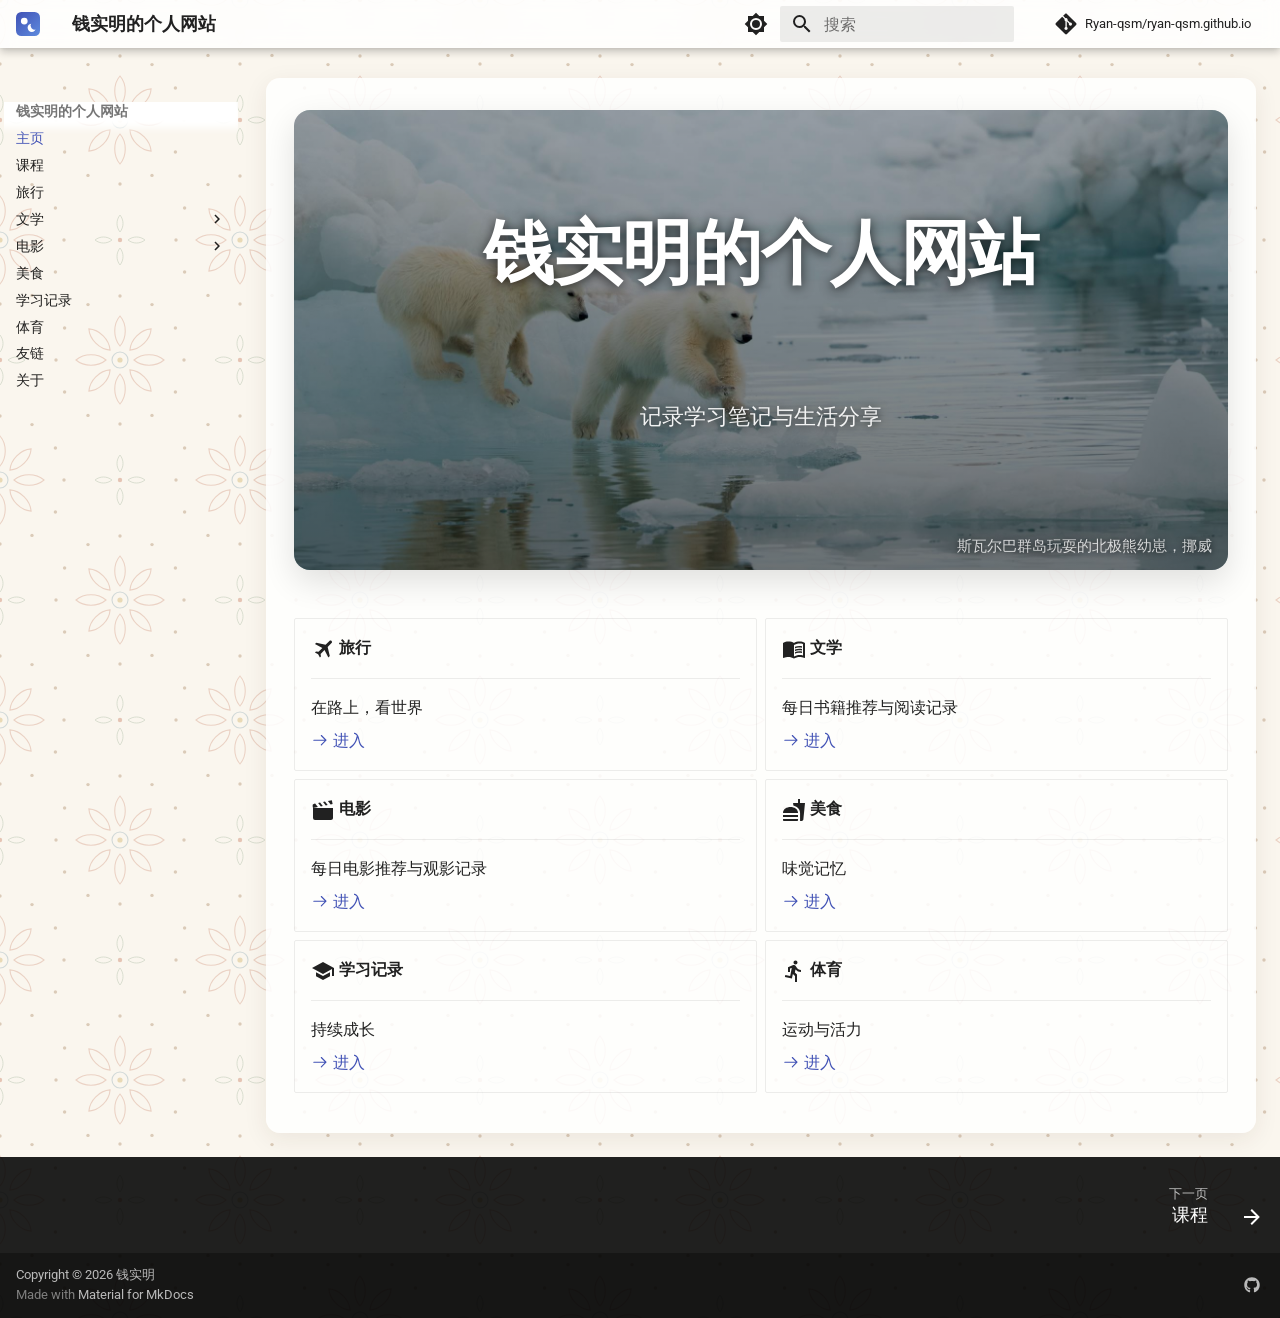
==== index.html @ 4d2e2893 "deploy: fca315c7f324380d98b144f381029b37f6d7dbcc" ====
<!DOCTYPE html><html lang="zh" class="no-js"><head>
    
      <meta charset="utf-8">
      <meta name="viewport" content="width=device-width,initial-scale=1">
      
        <meta name="description" content="钱实明的个人网站，记录学习笔记与生活分享">
      
      
        <meta name="author" content="钱实明">
      
      
        <link rel="canonical" href="https://ryan-qsm.github.io/">
      
      
      
        <link rel="next" href="course/">
      
      
        
      
      
      <link rel="icon" href="assets/logo.svg">
      <meta name="generator" content="mkdocs-1.6.1, mkdocs-material-9.7.7">
    
    
      
        <title>钱实明的个人网站</title>
      
    
    
      <link rel="stylesheet" href="assets/stylesheets/main.ec1eaa64.min.css">
      
        
        <link rel="stylesheet" href="assets/stylesheets/palette.ab4e12ef.min.css">
      
      


    
    
      
    
    
      
        
        
        <link rel="preconnect" href="https://fonts.gstatic.com" crossorigin="">
        <link rel="stylesheet" href="https://fonts.googleapis.com/css?family=Roboto:300,300i,400,400i,700,700i%7CRoboto+Mono:400,400i,700,700i&amp;display=fallback">
        <style>:root{--md-text-font:"Roboto";--md-code-font:"Roboto Mono"}</style>
      
    
    
      <link rel="stylesheet" href="stylesheets/extra.css">
    
    <script>__md_scope=new URL(".",location),__md_hash=e=>[...e].reduce(((e,_)=>(e<<5)-e+_.charCodeAt(0)),0),__md_get=(e,_=localStorage,t=__md_scope)=>JSON.parse(_.getItem(t.pathname+"."+e)),__md_set=(e,_,t=localStorage,a=__md_scope)=>{try{t.setItem(a.pathname+"."+e,JSON.stringify(_))}catch(e){}}</script>
    
      

    
    
  <link href="assets/stylesheets/glightbox.min.css" rel="stylesheet"><script src="assets/javascripts/glightbox.min.js"></script><style id="glightbox-style">
            html.glightbox-open { overflow: initial; height: 100%; }
            .gslide-title { margin-top: 0px; user-select: text; }
            .gslide-desc { color: #666; user-select: text; }
            .gslide-image img { background: white; }
            .gscrollbar-fixer { padding-right: 15px; }
            .gdesc-inner { font-size: 0.75rem; }
            body[data-md-color-scheme="slate"] .gdesc-inner { background: var(--md-default-bg-color); }
            body[data-md-color-scheme="slate"] .gslide-title { color: var(--md-default-fg-color); }
            body[data-md-color-scheme="slate"] .gslide-desc { color: var(--md-default-fg-color); }
        </style></head>
  
  
    
    
      
    
    
    
    
    <body dir="ltr" data-md-color-scheme="default" data-md-color-primary="white" data-md-color-accent="white">
  
    
    <input class="md-toggle" data-md-toggle="drawer" type="checkbox" id="__drawer" autocomplete="off">
    <input class="md-toggle" data-md-toggle="search" type="checkbox" id="__search" autocomplete="off">
    <label class="md-overlay" for="__drawer"></label>
    <div data-md-component="skip">
      
    </div>
    <div data-md-component="announce">
      
    </div>
    
    
      

  

<header class="md-header md-header--shadow" data-md-component="header">
  <nav class="md-header__inner md-grid" aria-label="页眉">
    <a href="." title="钱实明的个人网站" class="md-header__button md-logo" aria-label="钱实明的个人网站" data-md-component="logo">
      
  <img src="assets/logo.svg" alt="logo">

    </a>
    <label class="md-header__button md-icon" for="__drawer">
      
      <svg xmlns="http://www.w3.org/2000/svg" viewBox="0 0 24 24"><path d="M3 6h18v2H3zm0 5h18v2H3zm0 5h18v2H3z"></path></svg>
    </label>
    <div class="md-header__title" data-md-component="header-title">
      <div class="md-header__ellipsis">
        <div class="md-header__topic">
          <span class="md-ellipsis">
            钱实明的个人网站
          </span>
        </div>
        <div class="md-header__topic" data-md-component="header-topic">
          <span class="md-ellipsis">
            
              主页
            
          </span>
        </div>
      </div>
    </div>
    
      
        <form class="md-header__option" data-md-component="palette">
  
    
    
    
    <input class="md-option" data-md-color-media="(prefers-color-scheme: light)" data-md-color-scheme="default" data-md-color-primary="white" data-md-color-accent="white" aria-label="切换到深色模式" type="radio" name="__palette" id="__palette_0">
    
      <label class="md-header__button md-icon" title="切换到深色模式" for="__palette_1" hidden="">
        <svg xmlns="http://www.w3.org/2000/svg" viewBox="0 0 24 24"><path d="M12 8a4 4 0 0 0-4 4 4 4 0 0 0 4 4 4 4 0 0 0 4-4 4 4 0 0 0-4-4m0 10a6 6 0 0 1-6-6 6 6 0 0 1 6-6 6 6 0 0 1 6 6 6 6 0 0 1-6 6m8-9.31V4h-4.69L12 .69 8.69 4H4v4.69L.69 12 4 15.31V20h4.69L12 23.31 15.31 20H20v-4.69L23.31 12z"></path></svg>
      </label>
    
  
    
    
    
    <input class="md-option" data-md-color-media="(prefers-color-scheme: dark)" data-md-color-scheme="slate" data-md-color-primary="black" data-md-color-accent="white" aria-label="切换到浅色模式" type="radio" name="__palette" id="__palette_1">
    
      <label class="md-header__button md-icon" title="切换到浅色模式" for="__palette_0" hidden="">
        <svg xmlns="http://www.w3.org/2000/svg" viewBox="0 0 24 24"><path d="M12 18c-.89 0-1.74-.2-2.5-.55C11.56 16.5 13 14.42 13 12s-1.44-4.5-3.5-5.45C10.26 6.2 11.11 6 12 6a6 6 0 0 1 6 6 6 6 0 0 1-6 6m8-9.31V4h-4.69L12 .69 8.69 4H4v4.69L.69 12 4 15.31V20h4.69L12 23.31 15.31 20H20v-4.69L23.31 12z"></path></svg>
      </label>
    
  
</form>
      
    
    
      <script>var palette=__md_get("__palette");if(palette&&palette.color){if("(prefers-color-scheme)"===palette.color.media){var media=matchMedia("(prefers-color-scheme: light)"),input=document.querySelector(media.matches?"[data-md-color-media='(prefers-color-scheme: light)']":"[data-md-color-media='(prefers-color-scheme: dark)']");palette.color.media=input.getAttribute("data-md-color-media"),palette.color.scheme=input.getAttribute("data-md-color-scheme"),palette.color.primary=input.getAttribute("data-md-color-primary"),palette.color.accent=input.getAttribute("data-md-color-accent")}for(var[key,value]of Object.entries(palette.color))document.body.setAttribute("data-md-color-"+key,value)}</script>
    
    
    
      
      
        <label class="md-header__button md-icon" for="__search">
          
          <svg xmlns="http://www.w3.org/2000/svg" viewBox="0 0 24 24"><path d="M9.5 3A6.5 6.5 0 0 1 16 9.5c0 1.61-.59 3.09-1.56 4.23l.27.27h.79l5 5-1.5 1.5-5-5v-.79l-.27-.27A6.52 6.52 0 0 1 9.5 16 6.5 6.5 0 0 1 3 9.5 6.5 6.5 0 0 1 9.5 3m0 2C7 5 5 7 5 9.5S7 14 9.5 14 14 12 14 9.5 12 5 9.5 5"></path></svg>
        </label>
        <div class="md-search" data-md-component="search" role="dialog">
  <label class="md-search__overlay" for="__search"></label>
  <div class="md-search__inner" role="search">
    <form class="md-search__form" name="search">
      <input type="text" class="md-search__input" name="query" aria-label="搜索" placeholder="搜索" autocapitalize="off" autocorrect="off" autocomplete="off" spellcheck="false" data-md-component="search-query" required="">
      <label class="md-search__icon md-icon" for="__search">
        
        <svg xmlns="http://www.w3.org/2000/svg" viewBox="0 0 24 24"><path d="M9.5 3A6.5 6.5 0 0 1 16 9.5c0 1.61-.59 3.09-1.56 4.23l.27.27h.79l5 5-1.5 1.5-5-5v-.79l-.27-.27A6.52 6.52 0 0 1 9.5 16 6.5 6.5 0 0 1 3 9.5 6.5 6.5 0 0 1 9.5 3m0 2C7 5 5 7 5 9.5S7 14 9.5 14 14 12 14 9.5 12 5 9.5 5"></path></svg>
        
        <svg xmlns="http://www.w3.org/2000/svg" viewBox="0 0 24 24"><path d="M20 11v2H8l5.5 5.5-1.42 1.42L4.16 12l7.92-7.92L13.5 5.5 8 11z"></path></svg>
      </label>
      <nav class="md-search__options" aria-label="查找">
        
        <button type="reset" class="md-search__icon md-icon" title="清空当前内容" aria-label="清空当前内容" tabindex="-1">
          
          <svg xmlns="http://www.w3.org/2000/svg" viewBox="0 0 24 24"><path d="M19 6.41 17.59 5 12 10.59 6.41 5 5 6.41 10.59 12 5 17.59 6.41 19 12 13.41 17.59 19 19 17.59 13.41 12z"></path></svg>
        </button>
      </nav>
      
        <div class="md-search__suggest" data-md-component="search-suggest"></div>
      
    </form>
    <div class="md-search__output">
      <div class="md-search__scrollwrap" tabindex="0" data-md-scrollfix="">
        <div class="md-search-result" data-md-component="search-result">
          <div class="md-search-result__meta">
            正在初始化搜索引擎
          </div>
          <ol class="md-search-result__list" role="presentation"></ol>
        </div>
      </div>
    </div>
  </div>
</div>
      
    
    
      <div class="md-header__source">
        <a href="https://github.com/Ryan-qsm/ryan-qsm.github.io" title="前往仓库" class="md-source" data-md-component="source">
  <div class="md-source__icon md-icon">
    
    <svg xmlns="http://www.w3.org/2000/svg" viewBox="0 0 448 512"><!--! Font Awesome Free 7.1.0 by @fontawesome - https://fontawesome.com License - https://fontawesome.com/license/free (Icons: CC BY 4.0, Fonts: SIL OFL 1.1, Code: MIT License) Copyright 2025 Fonticons, Inc.--><path d="M439.6 236.1 244 40.5c-5.4-5.5-12.8-8.5-20.4-8.5s-15 3-20.4 8.4L162.5 81l51.5 51.5c27.1-9.1 52.7 16.8 43.4 43.7l49.7 49.7c34.2-11.8 61.2 31 35.5 56.7-26.5 26.5-70.2-2.9-56-37.3L240.3 199v121.9c25.3 12.5 22.3 41.8 9.1 55-6.4 6.4-15.2 10.1-24.3 10.1s-17.8-3.6-24.3-10.1c-17.6-17.6-11.1-46.9 11.2-56v-123c-20.8-8.5-24.6-30.7-18.6-45L142.6 101 8.5 235.1C3 240.6 0 247.9 0 255.5s3 15 8.5 20.4l195.6 195.7c5.4 5.4 12.7 8.4 20.4 8.4s15-3 20.4-8.4l194.7-194.7c5.4-5.4 8.4-12.8 8.4-20.4s-3-15-8.4-20.4"></path></svg>
  </div>
  <div class="md-source__repository">
    Ryan-qsm/ryan-qsm.github.io
  </div>
</a>
      </div>
    
  </nav>
  
</header>
    
    <div class="md-container" data-md-component="container">
      
      
        
          
        
      
      <main class="md-main" data-md-component="main">
        <div class="md-main__inner md-grid">
          
            
              
              <div class="md-sidebar md-sidebar--primary" data-md-component="sidebar" data-md-type="navigation">
                <div class="md-sidebar__scrollwrap">
                  <div class="md-sidebar__inner">
                    



<nav class="md-nav md-nav--primary" aria-label="导航栏" data-md-level="0">
  <label class="md-nav__title" for="__drawer">
    <a href="." title="钱实明的个人网站" class="md-nav__button md-logo" aria-label="钱实明的个人网站" data-md-component="logo">
      
  <img src="assets/logo.svg" alt="logo">

    </a>
    钱实明的个人网站
  </label>
  
    <div class="md-nav__source">
      <a href="https://github.com/Ryan-qsm/ryan-qsm.github.io" title="前往仓库" class="md-source" data-md-component="source">
  <div class="md-source__icon md-icon">
    
    <svg xmlns="http://www.w3.org/2000/svg" viewBox="0 0 448 512"><!--! Font Awesome Free 7.1.0 by @fontawesome - https://fontawesome.com License - https://fontawesome.com/license/free (Icons: CC BY 4.0, Fonts: SIL OFL 1.1, Code: MIT License) Copyright 2025 Fonticons, Inc.--><path d="M439.6 236.1 244 40.5c-5.4-5.5-12.8-8.5-20.4-8.5s-15 3-20.4 8.4L162.5 81l51.5 51.5c27.1-9.1 52.7 16.8 43.4 43.7l49.7 49.7c34.2-11.8 61.2 31 35.5 56.7-26.5 26.5-70.2-2.9-56-37.3L240.3 199v121.9c25.3 12.5 22.3 41.8 9.1 55-6.4 6.4-15.2 10.1-24.3 10.1s-17.8-3.6-24.3-10.1c-17.6-17.6-11.1-46.9 11.2-56v-123c-20.8-8.5-24.6-30.7-18.6-45L142.6 101 8.5 235.1C3 240.6 0 247.9 0 255.5s3 15 8.5 20.4l195.6 195.7c5.4 5.4 12.7 8.4 20.4 8.4s15-3 20.4-8.4l194.7-194.7c5.4-5.4 8.4-12.8 8.4-20.4s-3-15-8.4-20.4"></path></svg>
  </div>
  <div class="md-source__repository">
    Ryan-qsm/ryan-qsm.github.io
  </div>
</a>
    </div>
  
  <ul class="md-nav__list" data-md-scrollfix="">
    
      
      
  
  
    
  
  
  
    <li class="md-nav__item md-nav__item--active">
      
      <input class="md-nav__toggle md-toggle" type="checkbox" id="__toc">
      
      
      
      <a href="." class="md-nav__link md-nav__link--active">
        
  
  
  <span class="md-ellipsis">
    
  
    主页
  

    
  </span>
  
  

      </a>
      
    </li>
  

    
      
      
  
  
  
  
    <li class="md-nav__item">
      <a href="course/" class="md-nav__link">
        
  
  
  <span class="md-ellipsis">
    
  
    课程
  

    
  </span>
  
  

      </a>
    </li>
  

    
      
      
  
  
  
  
    <li class="md-nav__item">
      <a href="travel/" class="md-nav__link">
        
  
  
  <span class="md-ellipsis">
    
  
    旅行
  

    
  </span>
  
  

      </a>
    </li>
  

    
      
      
  
  
  
  
    
    
    
    
    
    <li class="md-nav__item md-nav__item--nested">
      
        
        
        <input class="md-nav__toggle md-toggle " type="checkbox" id="__nav_4">
        
          
          <label class="md-nav__link" for="__nav_4" id="__nav_4_label" tabindex="0">
            
  
  
  <span class="md-ellipsis">
    
  
    文学
  

    
  </span>
  
  

            <span class="md-nav__icon md-icon"></span>
          </label>
        
        <nav class="md-nav" data-md-level="1" aria-labelledby="__nav_4_label" aria-expanded="false">
          <label class="md-nav__title" for="__nav_4">
            <span class="md-nav__icon md-icon"></span>
            
  
    文学
  

          </label>
          <ul class="md-nav__list" data-md-scrollfix="">
            
              
                
  
  
  
  
    <li class="md-nav__item">
      <a href="literature/" class="md-nav__link">
        
  
  
  <span class="md-ellipsis">
    
  
    每日书籍推荐
  

    
  </span>
  
  

      </a>
    </li>
  

              
            
              
                
  
  
  
  
    <li class="md-nav__item">
      <a href="literature/reading/" class="md-nav__link">
        
  
  
  <span class="md-ellipsis">
    
  
    我的阅读
  

    
  </span>
  
  

      </a>
    </li>
  

              
            
          </ul>
        </nav>
      
    </li>
  

    
      
      
  
  
  
  
    
    
    
    
    
    <li class="md-nav__item md-nav__item--nested">
      
        
        
        <input class="md-nav__toggle md-toggle " type="checkbox" id="__nav_5">
        
          
          <label class="md-nav__link" for="__nav_5" id="__nav_5_label" tabindex="0">
            
  
  
  <span class="md-ellipsis">
    
  
    电影
  

    
  </span>
  
  

            <span class="md-nav__icon md-icon"></span>
          </label>
        
        <nav class="md-nav" data-md-level="1" aria-labelledby="__nav_5_label" aria-expanded="false">
          <label class="md-nav__title" for="__nav_5">
            <span class="md-nav__icon md-icon"></span>
            
  
    电影
  

          </label>
          <ul class="md-nav__list" data-md-scrollfix="">
            
              
                
  
  
  
  
    <li class="md-nav__item">
      <a href="movie/" class="md-nav__link">
        
  
  
  <span class="md-ellipsis">
    
  
    每日电影推荐
  

    
  </span>
  
  

      </a>
    </li>
  

              
            
              
                
  
  
  
  
    <li class="md-nav__item">
      <a href="movie/watching/" class="md-nav__link">
        
  
  
  <span class="md-ellipsis">
    
  
    我的观影
  

    
  </span>
  
  

      </a>
    </li>
  

              
            
          </ul>
        </nav>
      
    </li>
  

    
      
      
  
  
  
  
    <li class="md-nav__item">
      <a href="food/" class="md-nav__link">
        
  
  
  <span class="md-ellipsis">
    
  
    美食
  

    
  </span>
  
  

      </a>
    </li>
  

    
      
      
  
  
  
  
    <li class="md-nav__item">
      <a href="study/" class="md-nav__link">
        
  
  
  <span class="md-ellipsis">
    
  
    学习记录
  

    
  </span>
  
  

      </a>
    </li>
  

    
      
      
  
  
  
  
    <li class="md-nav__item">
      <a href="sports/" class="md-nav__link">
        
  
  
  <span class="md-ellipsis">
    
  
    体育
  

    
  </span>
  
  

      </a>
    </li>
  

    
      
      
  
  
  
  
    <li class="md-nav__item">
      <a href="friends/" class="md-nav__link">
        
  
  
  <span class="md-ellipsis">
    
  
    友链
  

    
  </span>
  
  

      </a>
    </li>
  

    
      
      
  
  
  
  
    <li class="md-nav__item">
      <a href="about/" class="md-nav__link">
        
  
  
  <span class="md-ellipsis">
    
  
    关于
  

    
  </span>
  
  

      </a>
    </li>
  

    
  </ul>
</nav>
                  </div>
                </div>
              </div>
            
            
              
              <div class="md-sidebar md-sidebar--secondary" data-md-component="sidebar" data-md-type="toc">
                <div class="md-sidebar__scrollwrap">
                  <div class="md-sidebar__inner">
                    

<nav class="md-nav md-nav--secondary" aria-label="目录">
  
  
  
  
</nav>
                  </div>
                </div>
              </div>
            
          
          
            <div class="md-content" data-md-component="content">
              
              <article class="md-content__inner md-typeset">
                
                  


  
  


<div class="home-hero">
  <h1>钱实明的个人网站</h1>
  <p>记录学习笔记与生活分享</p>
  <span class="home-hero__credit"></span>
</div>

<div class="grid cards home-cards">
<ul>
<li>
<p><span class="twemoji lg middle"><svg xmlns="http://www.w3.org/2000/svg" viewBox="0 0 24 24"><path d="M20.56 3.91c.59.59.59 1.54 0 2.12l-3.89 3.89 2.12 9.19-1.41 1.42-3.88-7.43L9.6 17l.36 2.47-1.07 1.06-1.76-3.18-3.19-1.77L5 14.5l2.5.37L11.37 11 3.94 7.09l1.42-1.41 9.19 2.12 3.89-3.89c.56-.58 1.56-.58 2.12 0"></path></svg></span> <strong>旅行</strong></p>
<hr>
<p>在路上，看世界</p>
<p><a href="travel/"><span class="twemoji"><svg xmlns="http://www.w3.org/2000/svg" viewBox="0 0 24 24"><path d="M13.22 19.03a.75.75 0 0 1 0-1.06L18.19 13H3.75a.75.75 0 0 1 0-1.5h14.44l-4.97-4.97a.749.749 0 0 1 .326-1.275.75.75 0 0 1 .734.215l6.25 6.25a.75.75 0 0 1 0 1.06l-6.25 6.25a.75.75 0 0 1-1.06 0"></path></svg></span> 进入</a></p>
</li>
<li>
<p><span class="twemoji lg middle"><svg xmlns="http://www.w3.org/2000/svg" viewBox="0 0 24 24"><path d="M12 21.5c-1.35-.85-3.8-1.5-5.5-1.5-1.65 0-3.35.3-4.75 1.05-.1.05-.15.05-.25.05-.25 0-.5-.25-.5-.5V6c.6-.45 1.25-.75 2-1 1.11-.35 2.33-.5 3.5-.5 1.95 0 4.05.4 5.5 1.5 1.45-1.1 3.55-1.5 5.5-1.5 1.17 0 2.39.15 3.5.5.75.25 1.4.55 2 1v14.6c0 .25-.25.5-.5.5-.1 0-.15 0-.25-.05-1.4-.75-3.1-1.05-4.75-1.05-1.7 0-4.15.65-5.5 1.5M12 8v11.5c1.35-.85 3.8-1.5 5.5-1.5 1.2 0 2.4.15 3.5.5V7c-1.1-.35-2.3-.5-3.5-.5-1.7 0-4.15.65-5.5 1.5m1 3.5c1.11-.68 2.6-1 4.5-1 .91 0 1.76.09 2.5.28V9.23c-.87-.15-1.71-.23-2.5-.23q-2.655 0-4.5.84zm4.5.17c-1.71 0-3.21.26-4.5.79v1.69c1.11-.65 2.6-.99 4.5-.99 1.04 0 1.88.08 2.5.24v-1.5c-.87-.16-1.71-.23-2.5-.23m2.5 2.9c-.87-.16-1.71-.24-2.5-.24-1.83 0-3.33.27-4.5.8v1.69c1.11-.66 2.6-.99 4.5-.99 1.04 0 1.88.08 2.5.24z"></path></svg></span> <strong>文学</strong></p>
<hr>
<p>每日书籍推荐与阅读记录</p>
<p><a href="literature/"><span class="twemoji"><svg xmlns="http://www.w3.org/2000/svg" viewBox="0 0 24 24"><path d="M13.22 19.03a.75.75 0 0 1 0-1.06L18.19 13H3.75a.75.75 0 0 1 0-1.5h14.44l-4.97-4.97a.749.749 0 0 1 .326-1.275.75.75 0 0 1 .734.215l6.25 6.25a.75.75 0 0 1 0 1.06l-6.25 6.25a.75.75 0 0 1-1.06 0"></path></svg></span> 进入</a></p>
</li>
<li>
<p><span class="twemoji lg middle"><svg xmlns="http://www.w3.org/2000/svg" viewBox="0 0 24 24"><path d="m20.84 2.18-3.93.78 2.74 3.54 1.97-.4zm-6.87 1.36L12 3.93l2.75 3.53 1.96-.39zm-4.9.96-1.97.41 2.75 3.53 1.96-.39zm-4.91 1-.98.19a2 2 0 0 0-1.57 2.35L2 10l4.9-.97zM2 10v10a2 2 0 0 0 2 2h16c1.11 0 2-.89 2-2V10z"></path></svg></span> <strong>电影</strong></p>
<hr>
<p>每日电影推荐与观影记录</p>
<p><a href="movie/"><span class="twemoji"><svg xmlns="http://www.w3.org/2000/svg" viewBox="0 0 24 24"><path d="M13.22 19.03a.75.75 0 0 1 0-1.06L18.19 13H3.75a.75.75 0 0 1 0-1.5h14.44l-4.97-4.97a.749.749 0 0 1 .326-1.275.75.75 0 0 1 .734.215l6.25 6.25a.75.75 0 0 1 0 1.06l-6.25 6.25a.75.75 0 0 1-1.06 0"></path></svg></span> 进入</a></p>
</li>
<li>
<p><span class="twemoji lg middle"><svg xmlns="http://www.w3.org/2000/svg" viewBox="0 0 24 24"><path d="M18.06 23h1.66c.84 0 1.53-.65 1.63-1.47L23 5.05h-5V1h-1.97v4.05h-4.97l.3 2.34c1.71.47 3.31 1.32 4.27 2.26 1.44 1.42 2.43 2.89 2.43 5.29zM1 22v-1h15.03v1c0 .54-.45 1-1.03 1H2c-.55 0-1-.46-1-1m15.03-7C16.03 7 1 7 1 15zM1 17h15v2H1z"></path></svg></span> <strong>美食</strong></p>
<hr>
<p>味觉记忆</p>
<p><a href="food/"><span class="twemoji"><svg xmlns="http://www.w3.org/2000/svg" viewBox="0 0 24 24"><path d="M13.22 19.03a.75.75 0 0 1 0-1.06L18.19 13H3.75a.75.75 0 0 1 0-1.5h14.44l-4.97-4.97a.749.749 0 0 1 .326-1.275.75.75 0 0 1 .734.215l6.25 6.25a.75.75 0 0 1 0 1.06l-6.25 6.25a.75.75 0 0 1-1.06 0"></path></svg></span> 进入</a></p>
</li>
<li>
<p><span class="twemoji lg middle"><svg xmlns="http://www.w3.org/2000/svg" viewBox="0 0 24 24"><path d="M12 3 1 9l11 6 9-4.91V17h2V9M5 13.18v4L12 21l7-3.82v-4L12 17z"></path></svg></span> <strong>学习记录</strong></p>
<hr>
<p>持续成长</p>
<p><a href="study/"><span class="twemoji"><svg xmlns="http://www.w3.org/2000/svg" viewBox="0 0 24 24"><path d="M13.22 19.03a.75.75 0 0 1 0-1.06L18.19 13H3.75a.75.75 0 0 1 0-1.5h14.44l-4.97-4.97a.749.749 0 0 1 .326-1.275.75.75 0 0 1 .734.215l6.25 6.25a.75.75 0 0 1 0 1.06l-6.25 6.25a.75.75 0 0 1-1.06 0"></path></svg></span> 进入</a></p>
</li>
<li>
<p><span class="twemoji lg middle"><svg xmlns="http://www.w3.org/2000/svg" viewBox="0 0 24 24"><path d="M13.5 5.5c1.09 0 2-.92 2-2a2 2 0 0 0-2-2c-1.11 0-2 .88-2 2 0 1.08.89 2 2 2M9.89 19.38l1-4.38L13 17v6h2v-7.5l-2.11-2 .61-3A7.3 7.3 0 0 0 19 13v-2c-1.91 0-3.5-1-4.31-2.42l-1-1.58c-.4-.62-1-1-1.69-1-.31 0-.5.08-.81.08L6 8.28V13h2V9.58l1.79-.7L8.19 17l-4.9-1-.4 2z"></path></svg></span> <strong>体育</strong></p>
<hr>
<p>运动与活力</p>
<p><a href="sports/"><span class="twemoji"><svg xmlns="http://www.w3.org/2000/svg" viewBox="0 0 24 24"><path d="M13.22 19.03a.75.75 0 0 1 0-1.06L18.19 13H3.75a.75.75 0 0 1 0-1.5h14.44l-4.97-4.97a.749.749 0 0 1 .326-1.275.75.75 0 0 1 .734.215l6.25 6.25a.75.75 0 0 1 0 1.06l-6.25 6.25a.75.75 0 0 1-1.06 0"></path></svg></span> 进入</a></p>
</li>
</ul>
</div>












                
              </article>
            </div>
          
          
<script>var target=document.getElementById(location.hash.slice(1));target&&target.name&&(target.checked=target.name.startsWith("__tabbed_"))</script>
        </div>
        
          <button type="button" class="md-top md-icon" data-md-component="top" hidden="">
  
  <svg xmlns="http://www.w3.org/2000/svg" viewBox="0 0 24 24"><path d="M13 20h-2V8l-5.5 5.5-1.42-1.42L12 4.16l7.92 7.92-1.42 1.42L13 8z"></path></svg>
  回到页面顶部
</button>
        
      </main>
      
        <footer class="md-footer">
  
    
      
      <nav class="md-footer__inner md-grid" aria-label="页脚">
        
        
          
          <a href="course/" class="md-footer__link md-footer__link--next" aria-label="下一页: 课程">
            <div class="md-footer__title">
              <span class="md-footer__direction">
                下一页
              </span>
              <div class="md-ellipsis">
                课程
              </div>
            </div>
            <div class="md-footer__button md-icon">
              
              <svg xmlns="http://www.w3.org/2000/svg" viewBox="0 0 24 24"><path d="M4 11v2h12l-5.5 5.5 1.42 1.42L19.84 12l-7.92-7.92L10.5 5.5 16 11z"></path></svg>
            </div>
          </a>
        
      </nav>
    
  
  <div class="md-footer-meta md-typeset">
    <div class="md-footer-meta__inner md-grid">
      <div class="md-copyright">
  
    <div class="md-copyright__highlight">
      Copyright © 2026 钱实明
    </div>
  
  
    Made with
    <a href="https://squidfunk.github.io/mkdocs-material/" target="_blank" rel="noopener">
      Material for MkDocs
    </a>
  
</div>
      
        
<div class="md-social">
  
    
    
    
    
    <a href="https://github.com/Ryan-qsm" target="_blank" rel="noopener" title="GitHub" class="md-social__link">
      <svg xmlns="http://www.w3.org/2000/svg" viewBox="0 0 512 512"><!--! Font Awesome Free 7.1.0 by @fontawesome - https://fontawesome.com License - https://fontawesome.com/license/free (Icons: CC BY 4.0, Fonts: SIL OFL 1.1, Code: MIT License) Copyright 2025 Fonticons, Inc.--><path d="M173.9 397.4c0 2-2.3 3.6-5.2 3.6-3.3.3-5.6-1.3-5.6-3.6 0-2 2.3-3.6 5.2-3.6 3-.3 5.6 1.3 5.6 3.6m-31.1-4.5c-.7 2 1.3 4.3 4.3 4.9 2.6 1 5.6 0 6.2-2s-1.3-4.3-4.3-5.2c-2.6-.7-5.5.3-6.2 2.3m44.2-1.7c-2.9.7-4.9 2.6-4.6 4.9.3 2 2.9 3.3 5.9 2.6 2.9-.7 4.9-2.6 4.6-4.6-.3-1.9-3-3.2-5.9-2.9M252.8 8C114.1 8 8 113.3 8 252c0 110.9 69.8 205.8 169.5 239.2 12.8 2.3 17.3-5.6 17.3-12.1 0-6.2-.3-40.4-.3-61.4 0 0-70 15-84.7-29.8 0 0-11.4-29.1-27.8-36.6 0 0-22.9-15.7 1.6-15.4 0 0 24.9 2 38.6 25.8 21.9 38.6 58.6 27.5 72.9 20.9 2.3-16 8.8-27.1 16-33.7-55.9-6.2-112.3-14.3-112.3-110.5 0-27.5 7.6-41.3 23.6-58.9-2.6-6.5-11.1-33.3 2.6-67.9 20.9-6.5 69 27 69 27 20-5.6 41.5-8.5 62.8-8.5s42.8 2.9 62.8 8.5c0 0 48.1-33.6 69-27 13.7 34.7 5.2 61.4 2.6 67.9 16 17.7 25.8 31.5 25.8 58.9 0 96.5-58.9 104.2-114.8 110.5 9.2 7.9 17 22.9 17 46.4 0 33.7-.3 75.4-.3 83.6 0 6.5 4.6 14.4 17.3 12.1C436.2 457.8 504 362.9 504 252 504 113.3 391.5 8 252.8 8M105.2 352.9c-1.3 1-1 3.3.7 5.2 1.6 1.6 3.9 2.3 5.2 1 1.3-1 1-3.3-.7-5.2-1.6-1.6-3.9-2.3-5.2-1m-10.8-8.1c-.7 1.3.3 2.9 2.3 3.9 1.6 1 3.6.7 4.3-.7.7-1.3-.3-2.9-2.3-3.9-2-.6-3.6-.3-4.3.7m32.4 35.6c-1.6 1.3-1 4.3 1.3 6.2 2.3 2.3 5.2 2.6 6.5 1 1.3-1.3.7-4.3-1.3-6.2-2.2-2.3-5.2-2.6-6.5-1m-11.4-14.7c-1.6 1-1.6 3.6 0 5.9s4.3 3.3 5.6 2.3c1.6-1.3 1.6-3.9 0-6.2-1.4-2.3-4-3.3-5.6-2"></path></svg>
    </a>
  
</div>
      
    </div>
  </div>
</footer>
      
    </div>
    <div class="md-dialog" data-md-component="dialog">
      <div class="md-dialog__inner md-typeset"></div>
    </div>
    
      <div class="md-progress" data-md-component="progress" role="progressbar"></div>
    
    
    
      
      
      <script id="__config" type="application/json">{"annotate": null, "base": ".", "features": ["navigation.top", "navigation.instant", "navigation.instant.progress", "navigation.footer", "search.suggest", "search.highlight", "toc.follow", "content.code.copy", "content.tooltips"], "search": "assets/javascripts/workers/search.2c215733.min.js", "tags": null, "translations": {"clipboard.copied": "\u5df2\u590d\u5236", "clipboard.copy": "\u590d\u5236", "search.result.more.one": "\u5728\u8be5\u9875\u4e0a\u8fd8\u6709 1 \u4e2a\u7b26\u5408\u6761\u4ef6\u7684\u7ed3\u679c", "search.result.more.other": "\u5728\u8be5\u9875\u4e0a\u8fd8\u6709 # \u4e2a\u7b26\u5408\u6761\u4ef6\u7684\u7ed3\u679c", "search.result.none": "\u6ca1\u6709\u627e\u5230\u7b26\u5408\u6761\u4ef6\u7684\u7ed3\u679c", "search.result.one": "\u627e\u5230 1 \u4e2a\u7b26\u5408\u6761\u4ef6\u7684\u7ed3\u679c", "search.result.other": "# \u4e2a\u7b26\u5408\u6761\u4ef6\u7684\u7ed3\u679c", "search.result.placeholder": "\u952e\u5165\u4ee5\u5f00\u59cb\u641c\u7d22", "search.result.term.missing": "\u7f3a\u5c11", "select.version": "\u9009\u62e9\u5f53\u524d\u7248\u672c"}, "version": null}</script>
    
    
      <script src="assets/javascripts/bundle.d7400e89.min.js"></script>
      
        <script src="javascripts/hero-bg.js"></script>
      
        <script src="javascripts/daily-pick.js"></script>
      
    
  
<script id="init-glightbox">const lightbox = GLightbox({"touchNavigation": true, "loop": false, "zoomable": true, "draggable": true, "openEffect": "zoom", "closeEffect": "zoom", "slideEffect": "slide"});
document$.subscribe(()=>{ lightbox.reload(); });
</script></body></html>
---- assets/stylesheets/main.ec1eaa64.min.css ----
@charset "UTF-8";html{-webkit-text-size-adjust:none;-moz-text-size-adjust:none;text-size-adjust:none;box-sizing:border-box}*,:after,:before{box-sizing:inherit}@media (prefers-reduced-motion){*,:after,:before{transition:none!important}}body{margin:0}a,button,input,label{-webkit-tap-highlight-color:transparent}a{color:inherit;text-decoration:none}hr{border:0;box-sizing:initial;display:block;height:.05rem;overflow:visible;padding:0}small{font-size:80%}sub,sup{line-height:1em}img{border-style:none}table{border-collapse:initial;border-spacing:0}td,th{font-weight:400;vertical-align:top}button{background:#0000;border:0;font-family:inherit;font-size:inherit;margin:0;padding:0}input{border:0;outline:none}:root{--md-primary-fg-color:#4051b5;--md-primary-fg-color--light:#5d6cc0;--md-primary-fg-color--dark:#303fa1;--md-primary-bg-color:#fff;--md-primary-bg-color--light:#ffffffb3;--md-accent-fg-color:#526cfe;--md-accent-fg-color--transparent:#526cfe1a;--md-accent-bg-color:#fff;--md-accent-bg-color--light:#ffffffb3}[data-md-color-scheme=default]{color-scheme:light}[data-md-color-scheme=default] img[src$="#gh-dark-mode-only"],[data-md-color-scheme=default] img[src$="#only-dark"]{display:none}:root,[data-md-color-scheme=default]{--md-hue:225deg;--md-default-fg-color:#000000de;--md-default-fg-color--light:#0000008a;--md-default-fg-color--lighter:#00000052;--md-default-fg-color--lightest:#00000012;--md-default-bg-color:#fff;--md-default-bg-color--light:#ffffffb3;--md-default-bg-color--lighter:#ffffff4d;--md-default-bg-color--lightest:#ffffff1f;--md-code-fg-color:#36464e;--md-code-bg-color:#f5f5f5;--md-code-bg-color--light:#f5f5f5b3;--md-code-bg-color--lighter:#f5f5f54d;--md-code-hl-color:#4287ff;--md-code-hl-color--light:#4287ff1a;--md-code-hl-number-color:#d52a2a;--md-code-hl-special-color:#db1457;--md-code-hl-function-color:#a846b9;--md-code-hl-constant-color:#6e59d9;--md-code-hl-keyword-color:#3f6ec6;--md-code-hl-string-color:#1c7d4d;--md-code-hl-name-color:var(--md-code-fg-color);--md-code-hl-operator-color:var(--md-default-fg-color--light);--md-code-hl-punctuation-color:var(--md-default-fg-color--light);--md-code-hl-comment-color:var(--md-default-fg-color--light);--md-code-hl-generic-color:var(--md-default-fg-color--light);--md-code-hl-variable-color:var(--md-default-fg-color--light);--md-typeset-color:var(--md-default-fg-color);--md-typeset-a-color:var(--md-primary-fg-color);--md-typeset-del-color:#f5503d26;--md-typeset-ins-color:#0bd57026;--md-typeset-kbd-color:#fafafa;--md-typeset-kbd-accent-color:#fff;--md-typeset-kbd-border-color:#b8b8b8;--md-typeset-mark-color:#ffff0080;--md-typeset-table-color:#0000001f;--md-typeset-table-color--light:rgba(0,0,0,.035);--md-admonition-fg-color:var(--md-default-fg-color);--md-admonition-bg-color:var(--md-default-bg-color);--md-warning-fg-color:#000000de;--md-warning-bg-color:#ff9;--md-footer-fg-color:#fff;--md-footer-fg-color--light:#ffffffb3;--md-footer-fg-color--lighter:#ffffff73;--md-footer-bg-color:#000000de;--md-footer-bg-color--dark:#00000052;--md-shadow-z1:0 0.2rem 0.5rem #0000000d,0 0 0.05rem #0000001a;--md-shadow-z2:0 0.2rem 0.5rem #0000001a,0 0 0.05rem #00000040;--md-shadow-z3:0 0.2rem 0.5rem #0003,0 0 0.05rem #00000059}.md-icon svg{fill:currentcolor;display:block;height:1.2rem;width:1.2rem}body{-webkit-font-smoothing:antialiased;-moz-osx-font-smoothing:grayscale;--md-text-font-family:var(--md-text-font,_),-apple-system,BlinkMacSystemFont,Helvetica,Arial,sans-serif;--md-code-font-family:var(--md-code-font,_),SFMono-Regular,Consolas,Menlo,monospace}aside,body,input{font-feature-settings:"kern","liga";color:var(--md-typeset-color);font-family:var(--md-text-font-family)}code,kbd,pre{font-feature-settings:"kern";font-family:var(--md-code-font-family)}:root{--md-typeset-table-sort-icon:url('data:image/svg+xml;charset=utf-8,<svg xmlns="http://www.w3.org/2000/svg" viewBox="0 0 24 24"><path d="m18 21-4-4h3V7h-3l4-4 4 4h-3v10h3M2 19v-2h10v2M2 13v-2h7v2M2 7V5h4v2z"/></svg>');--md-typeset-table-sort-icon--asc:url('data:image/svg+xml;charset=utf-8,<svg xmlns="http://www.w3.org/2000/svg" viewBox="0 0 24 24"><path d="M19 17h3l-4 4-4-4h3V3h2M2 17h10v2H2M6 5v2H2V5m0 6h7v2H2z"/></svg>');--md-typeset-table-sort-icon--desc:url('data:image/svg+xml;charset=utf-8,<svg xmlns="http://www.w3.org/2000/svg" viewBox="0 0 24 24"><path d="M19 7h3l-4-4-4 4h3v14h2M2 17h10v2H2M6 5v2H2V5m0 6h7v2H2z"/></svg>')}.md-typeset{-webkit-print-color-adjust:exact;color-adjust:exact;font-size:.8rem;line-height:1.6;overflow-wrap:break-word}@media print{.md-typeset{font-size:.68rem}}.md-typeset blockquote,.md-typeset dl,.md-typeset figure,.md-typeset ol,.md-typeset pre,.md-typeset ul{margin-bottom:1em;margin-top:1em}.md-typeset h1{color:var(--md-default-fg-color--light);font-size:2em;line-height:1.3;margin:0 0 1.25em}.md-typeset h1,.md-typeset h2{font-weight:300;letter-spacing:-.01em}.md-typeset h2{font-size:1.5625em;line-height:1.4;margin:1.6em 0 .64em}.md-typeset h3{font-size:1.25em;font-weight:400;letter-spacing:-.01em;line-height:1.5;margin:1.6em 0 .8em}.md-typeset h2+h3{margin-top:.8em}.md-typeset h4{font-weight:700;letter-spacing:-.01em;margin:1em 0}.md-typeset h5,.md-typeset h6{color:var(--md-default-fg-color--light);font-size:.8em;font-weight:700;letter-spacing:-.01em;margin:1.25em 0}.md-typeset h5{text-transform:uppercase}.md-typeset h5 code{text-transform:none}.md-typeset hr{border-bottom:.05rem solid var(--md-default-fg-color--lightest);display:flow-root;margin:1.5em 0}.md-typeset a{color:var(--md-typeset-a-color);word-break:break-word}.md-typeset a,.md-typeset a:before{transition:color 125ms}.md-typeset a:focus,.md-typeset a:hover{color:var(--md-accent-fg-color)}.md-typeset a:focus code,.md-typeset a:hover code{background-color:var(--md-accent-fg-color--transparent);color:var(--md-accent-fg-color)}.md-typeset a code{color:var(--md-typeset-a-color)}.md-typeset a.focus-visible{outline-color:var(--md-accent-fg-color);outline-offset:.2rem}.md-typeset code,.md-typeset kbd,.md-typeset pre{color:var(--md-code-fg-color);direction:ltr;font-variant-ligatures:none;transition:background-color 125ms}@media print{.md-typeset code,.md-typeset kbd,.md-typeset pre{white-space:pre-wrap}}.md-typeset code{background-color:var(--md-code-bg-color);border-radius:.1rem;-webkit-box-decoration-break:clone;box-decoration-break:clone;font-size:.85em;padding:0 .2941176471em;transition:color 125ms,background-color 125ms;word-break:break-word}.md-typeset code:not(.focus-visible){-webkit-tap-highlight-color:transparent;outline:none}.md-typeset pre{display:flow-root;line-height:1.4;position:relative}.md-typeset pre>code{-webkit-box-decoration-break:slice;box-decoration-break:slice;box-shadow:none;display:block;margin:0;outline-color:var(--md-accent-fg-color);overflow:auto;padding:.7720588235em 1.1764705882em;scrollbar-color:var(--md-default-fg-color--lighter) #0000;scrollbar-width:thin;touch-action:auto;word-break:normal}.md-typeset pre>code:hover{scrollbar-color:var(--md-accent-fg-color) #0000}.md-typeset pre>code::-webkit-scrollbar{height:.2rem;width:.2rem}.md-typeset pre>code::-webkit-scrollbar-thumb{background-color:var(--md-default-fg-color--lighter)}.md-typeset pre>code::-webkit-scrollbar-thumb:hover{background-color:var(--md-accent-fg-color)}.md-typeset kbd{background-color:var(--md-typeset-kbd-color);border-radius:.1rem;box-shadow:0 .1rem 0 .05rem var(--md-typeset-kbd-border-color),0 .1rem 0 var(--md-typeset-kbd-border-color),0 -.1rem .2rem var(--md-typeset-kbd-accent-color) inset;color:var(--md-default-fg-color);display:inline-block;font-size:.75em;padding:0 .6666666667em;vertical-align:text-top;word-break:break-word}.md-typeset mark{background-color:var(--md-typeset-mark-color);-webkit-box-decoration-break:clone;box-decoration-break:clone;color:inherit;word-break:break-word}.md-typeset abbr{cursor:help;text-decoration:none}.md-typeset [data-preview],.md-typeset abbr{border-bottom:.05rem dotted var(--md-default-fg-color--light)}.md-typeset small{opacity:.75}[dir=ltr] .md-typeset sub,[dir=ltr] .md-typeset sup{margin-left:.078125em}[dir=rtl] .md-typeset sub,[dir=rtl] .md-typeset sup{margin-right:.078125em}[dir=ltr] .md-typeset blockquote{padding-left:.6rem}[dir=rtl] .md-typeset blockquote{padding-right:.6rem}[dir=ltr] .md-typeset blockquote{border-left:.2rem solid var(--md-default-fg-color--lighter)}[dir=rtl] .md-typeset blockquote{border-right:.2rem solid var(--md-default-fg-color--lighter)}.md-typeset blockquote{color:var(--md-default-fg-color--light);margin-left:0;margin-right:0}.md-typeset ul{list-style-type:disc}.md-typeset ul[type]{list-style-type:revert-layer}[dir=ltr] .md-typeset ol,[dir=ltr] .md-typeset ul{margin-left:.625em}[dir=rtl] .md-typeset ol,[dir=rtl] .md-typeset ul{margin-right:.625em}.md-typeset ol,.md-typeset ul{padding:0}.md-typeset ol:not([hidden]),.md-typeset ul:not([hidden]){display:flow-root}.md-typeset ol ol,.md-typeset ul ol{list-style-type:lower-alpha}.md-typeset ol ol ol,.md-typeset ul ol ol{list-style-type:lower-roman}.md-typeset ol ol ol ol,.md-typeset ul ol ol ol{list-style-type:upper-alpha}.md-typeset ol ol ol ol ol,.md-typeset ul ol ol ol ol{list-style-type:upper-roman}.md-typeset ol[type],.md-typeset ul[type]{list-style-type:revert-layer}[dir=ltr] .md-typeset ol li,[dir=ltr] .md-typeset ul li{margin-left:1.25em}[dir=rtl] .md-typeset ol li,[dir=rtl] .md-typeset ul li{margin-right:1.25em}.md-typeset ol li,.md-typeset ul li{margin-bottom:.5em}.md-typeset ol li blockquote,.md-typeset ol li p,.md-typeset ul li blockquote,.md-typeset ul li p{margin:.5em 0}.md-typeset ol li:last-child,.md-typeset ul li:last-child{margin-bottom:0}[dir=ltr] .md-typeset ol li ol,[dir=ltr] .md-typeset ol li ul,[dir=ltr] .md-typeset ul li ol,[dir=ltr] .md-typeset ul li ul{margin-left:.625em}[dir=rtl] .md-typeset ol li ol,[dir=rtl] .md-typeset ol li ul,[dir=rtl] .md-typeset ul li ol,[dir=rtl] .md-typeset ul li ul{margin-right:.625em}.md-typeset ol li ol,.md-typeset ol li ul,.md-typeset ul li ol,.md-typeset ul li ul{margin-bottom:.5em;margin-top:.5em}[dir=ltr] .md-typeset dd{margin-left:1.875em}[dir=rtl] .md-typeset dd{margin-right:1.875em}.md-typeset dd{margin-bottom:1.5em;margin-top:1em}.md-typeset img,.md-typeset svg,.md-typeset video{height:auto;max-width:100%}.md-typeset img[align=left]{margin:1em 1em 1em 0}.md-typeset img[align=right]{margin:1em 0 1em 1em}.md-typeset img[align]:only-child{margin-top:0}.md-typeset figure{display:flow-root;margin:1em auto;max-width:100%;text-align:center;width:fit-content}.md-typeset figure img{display:block;margin:0 auto}.md-typeset figcaption{font-style:italic;margin:1em auto;max-width:24rem}.md-typeset iframe{max-width:100%}.md-typeset table:not([class]){background-color:var(--md-default-bg-color);border:.05rem solid var(--md-typeset-table-color);border-radius:.1rem;display:inline-block;font-size:.64rem;max-width:100%;overflow:auto;touch-action:auto}@media print{.md-typeset table:not([class]){display:table}}.md-typeset table:not([class])+*{margin-top:1.5em}.md-typeset table:not([class]) td>:first-child,.md-typeset table:not([class]) th>:first-child{margin-top:0}.md-typeset table:not([class]) td>:last-child,.md-typeset table:not([class]) th>:last-child{margin-bottom:0}.md-typeset table:not([class]) td:not([align]),.md-typeset table:not([class]) th:not([align]){text-align:left}[dir=rtl] .md-typeset table:not([class]) td:not([align]),[dir=rtl] .md-typeset table:not([class]) th:not([align]){text-align:right}.md-typeset table:not([class]) th{font-weight:700;min-width:5rem;padding:.9375em 1.25em;vertical-align:top}.md-typeset table:not([class]) td{border-top:.05rem solid var(--md-typeset-table-color);padding:.9375em 1.25em;vertical-align:top}.md-typeset table:not([class]) tbody tr{transition:background-color 125ms}.md-typeset table:not([class]) tbody tr:hover{background-color:var(--md-typeset-table-color--light);box-shadow:0 .05rem 0 var(--md-default-bg-color) inset}.md-typeset table:not([class]) a{word-break:normal}.md-typeset table th[role=columnheader]{cursor:pointer}[dir=ltr] .md-typeset table th[role=columnheader]:after{margin-left:.5em}[dir=rtl] .md-typeset table th[role=columnheader]:after{margin-right:.5em}.md-typeset table th[role=columnheader]:after{content:"";display:inline-block;height:1.2em;-webkit-mask-image:var(--md-typeset-table-sort-icon);mask-image:var(--md-typeset-table-sort-icon);-webkit-mask-repeat:no-repeat;mask-repeat:no-repeat;-webkit-mask-size:contain;mask-size:contain;transition:background-color 125ms;vertical-align:text-bottom;width:1.2em}.md-typeset table th[role=columnheader]:hover:after{background-color:var(--md-default-fg-color--lighter)}.md-typeset table th[role=columnheader][aria-sort=ascending]:after{background-color:var(--md-default-fg-color--light);-webkit-mask-image:var(--md-typeset-table-sort-icon--asc);mask-image:var(--md-typeset-table-sort-icon--asc)}.md-typeset table th[role=columnheader][aria-sort=descending]:after{background-color:var(--md-default-fg-color--light);-webkit-mask-image:var(--md-typeset-table-sort-icon--desc);mask-image:var(--md-typeset-table-sort-icon--desc)}.md-typeset__scrollwrap{margin:1em -.8rem;overflow-x:auto;touch-action:auto}.md-typeset__table{display:inline-block;margin-bottom:.5em;padding:0 .8rem}@media print{.md-typeset__table{display:block}}html .md-typeset__table table{display:table;margin:0;overflow:hidden;width:100%}@media screen and (max-width:44.984375em){.md-content__inner>pre{margin:1em -.8rem}.md-content__inner>pre code{border-radius:0}}.md-typeset .md-author{border-radius:100%;display:block;flex-shrink:0;height:1.6rem;overflow:hidden;position:relative;transition:color 125ms,transform 125ms;width:1.6rem}.md-typeset .md-author img{display:block}.md-typeset .md-author--more{background:var(--md-default-fg-color--lightest);color:var(--md-default-fg-color--lighter);font-size:.6rem;font-weight:700;line-height:1.6rem;text-align:center}.md-typeset .md-author--long{height:2.4rem;width:2.4rem}.md-typeset a.md-author{transform:scale(1)}.md-typeset a.md-author img{border-radius:100%;filter:grayscale(100%) opacity(75%);transition:filter 125ms}.md-typeset a.md-author:focus,.md-typeset a.md-author:hover{transform:scale(1.1);z-index:1}.md-typeset a.md-author:focus img,.md-typeset a.md-author:hover img{filter:grayscale(0)}.md-banner{background-color:var(--md-footer-bg-color);color:var(--md-footer-fg-color);overflow:auto}@media print{.md-banner{display:none}}.md-banner--warning{background-color:var(--md-warning-bg-color);color:var(--md-warning-fg-color)}.md-banner__inner{font-size:.7rem;margin:.6rem auto;padding:0 .8rem}[dir=ltr] .md-banner__button{float:right}[dir=rtl] .md-banner__button{float:left}.md-banner__button{color:inherit;cursor:pointer;transition:opacity .25s}.no-js .md-banner__button{display:none}.md-banner__button:hover{opacity:.7}html{font-size:125%;height:100%;overflow-x:hidden}@media screen and (min-width:100em){html{font-size:137.5%}}@media screen and (min-width:125em){html{font-size:150%}}body{background-color:var(--md-default-bg-color);display:flex;flex-direction:column;font-size:.5rem;min-height:100%;position:relative;width:100%}@media print{body{display:block}}@media screen and (max-width:59.984375em){body[data-md-scrolllock]{position:fixed}}.md-grid{margin-left:auto;margin-right:auto;max-width:61rem}.md-container{display:flex;flex-direction:column;flex-grow:1}@media print{.md-container{display:block}}.md-main{flex-grow:1}.md-main__inner{display:flex;height:100%;margin-top:1.5rem}.md-ellipsis{overflow:hidden;text-overflow:ellipsis}.md-toggle{display:none}.md-option{height:0;opacity:0;position:absolute;width:0}.md-option:checked+label:not([hidden]){display:block}.md-option.focus-visible+label{outline-color:var(--md-accent-fg-color);outline-style:auto}.md-skip{background-color:var(--md-default-fg-color);border-radius:.1rem;color:var(--md-default-bg-color);font-size:.64rem;margin:.5rem;opacity:0;outline-color:var(--md-accent-fg-color);padding:.3rem .5rem;position:fixed;transform:translateY(.4rem);z-index:-1}.md-skip:focus{opacity:1;transform:translateY(0);transition:transform .25s cubic-bezier(.4,0,.2,1),opacity 175ms 75ms;z-index:10}@page{margin:25mm}:root{--md-clipboard-icon:url('data:image/svg+xml;charset=utf-8,<svg xmlns="http://www.w3.org/2000/svg" viewBox="0 0 24 24"><path d="M19 21H8V7h11m0-2H8a2 2 0 0 0-2 2v14a2 2 0 0 0 2 2h11a2 2 0 0 0 2-2V7a2 2 0 0 0-2-2m-3-4H4a2 2 0 0 0-2 2v14h2V3h12z"/></svg>')}.md-clipboard{border-radius:.1rem;color:var(--md-default-fg-color--lightest);cursor:pointer;height:1.5em;outline-color:var(--md-accent-fg-color);outline-offset:.1rem;transition:color .25s;width:1.5em;z-index:1}@media print{.md-clipboard{display:none}}.md-clipboard:not(.focus-visible){-webkit-tap-highlight-color:transparent;outline:none}:hover>.md-clipboard{color:var(--md-default-fg-color--light)}.md-clipboard:focus,.md-clipboard:hover{color:var(--md-accent-fg-color)}.md-clipboard:after{background-color:currentcolor;content:"";display:block;height:1.125em;margin:0 auto;-webkit-mask-image:var(--md-clipboard-icon);mask-image:var(--md-clipboard-icon);-webkit-mask-position:center;mask-position:center;-webkit-mask-repeat:no-repeat;mask-repeat:no-repeat;-webkit-mask-size:contain;mask-size:contain;width:1.125em}.md-clipboard--inline{cursor:pointer}.md-clipboard--inline code{transition:color .25s,background-color .25s}.md-clipboard--inline:focus code,.md-clipboard--inline:hover code{background-color:var(--md-accent-fg-color--transparent);color:var(--md-accent-fg-color)}:root{--md-code-select-icon:url('data:image/svg+xml;charset=utf-8,<svg xmlns="http://www.w3.org/2000/svg" viewBox="0 0 24 24"><path d="M19 19h-4v2h4c1.1 0 2-.9 2-2v-4h-2m0-12h-4v2h4v4h2V5c0-1.1-.9-2-2-2M5 5h4V3H5c-1.1 0-2 .9-2 2v4h2m0 6H3v4c0 1.1.9 2 2 2h4v-2H5zm2-4h2v2H7zm4 0h2v2h-2zm4 0h2v2h-2zM7 7h2v2H7zm4 0h2v2h-2zm4 0h2v2h-2zm-8 8h2v2H7zm4 0h2v2h-2zm4 0h2v2h-2z"/></svg>');--md-code-copy-icon:url('data:image/svg+xml;charset=utf-8,<svg xmlns="http://www.w3.org/2000/svg" viewBox="0 0 24 24"><path d="M19 21H8V7h11m0-2H8a2 2 0 0 0-2 2v14a2 2 0 0 0 2 2h11a2 2 0 0 0 2-2V7a2 2 0 0 0-2-2m-3-4H4a2 2 0 0 0-2 2v14h2V3h12z"/></svg>')}.md-typeset .md-code__content{display:grid}.md-code__nav{background-color:var(--md-code-bg-color--lighter);border-radius:.1rem;display:flex;gap:.2rem;padding:.2rem;position:absolute;right:.25em;top:.25em;transition:background-color .25s;z-index:1}:hover>.md-code__nav{background-color:var(--md-code-bg-color--light)}.md-code__button{color:var(--md-default-fg-color--lightest);cursor:pointer;display:block;height:1.5em;outline-color:var(--md-accent-fg-color);outline-offset:.1rem;transition:color .25s;width:1.5em}:hover>*>.md-code__button{color:var(--md-default-fg-color--light)}.md-code__button.focus-visible,.md-code__button:hover{color:var(--md-accent-fg-color)}.md-code__button--active{color:var(--md-default-fg-color)!important}.md-code__button:after{background-color:currentcolor;content:"";display:block;height:1.125em;margin:0 auto;-webkit-mask-position:center;mask-position:center;-webkit-mask-repeat:no-repeat;mask-repeat:no-repeat;-webkit-mask-size:contain;mask-size:contain;width:1.125em}.md-code__button[data-md-type=select]:after{-webkit-mask-image:var(--md-code-select-icon);mask-image:var(--md-code-select-icon)}.md-code__button[data-md-type=copy]:after{-webkit-mask-image:var(--md-code-copy-icon);mask-image:var(--md-code-copy-icon)}@keyframes consent{0%{opacity:0;transform:translateY(100%)}to{opacity:1;transform:translateY(0)}}@keyframes overlay{0%{opacity:0}to{opacity:1}}.md-consent__overlay{animation:overlay .25s both;-webkit-backdrop-filter:blur(.1rem);backdrop-filter:blur(.1rem);background-color:#0000008a;height:100%;opacity:1;position:fixed;top:0;width:100%;z-index:5}.md-consent__inner{animation:consent .5s cubic-bezier(.1,.7,.1,1) both;background-color:var(--md-default-bg-color);border:0;border-radius:.1rem;bottom:0;box-shadow:0 0 .2rem #0000001a,0 .2rem .4rem #0003;max-height:100%;overflow:auto;padding:0;position:fixed;width:100%;z-index:5}.md-consent__form{padding:.8rem}.md-consent__settings{display:none;margin:1em 0}input:checked+.md-consent__settings{display:block}.md-consent__controls{margin-bottom:.8rem}.md-typeset .md-consent__controls .md-button{display:inline}@media screen and (max-width:44.984375em){.md-typeset .md-consent__controls .md-button{display:block;margin-top:.4rem;text-align:center;width:100%}}.md-consent label{cursor:pointer}.md-content{flex-grow:1;min-width:0}.md-content__inner{margin:0 .8rem 1.2rem;padding-top:.6rem}@media screen and (min-width:76.25em){[dir=ltr] .md-sidebar--primary:not([hidden])~.md-content>.md-content__inner{margin-left:1.2rem}[dir=ltr] .md-sidebar--secondary:not([hidden])~.md-content>.md-content__inner,[dir=rtl] .md-sidebar--primary:not([hidden])~.md-content>.md-content__inner{margin-right:1.2rem}[dir=rtl] .md-sidebar--secondary:not([hidden])~.md-content>.md-content__inner{margin-left:1.2rem}}.md-content__inner:before{content:"";display:block;height:.4rem}.md-content__inner>:last-child{margin-bottom:0}[dir=ltr] .md-content__button{float:right}[dir=rtl] .md-content__button{float:left}[dir=ltr] .md-content__button{margin-left:.4rem}[dir=rtl] .md-content__button{margin-right:.4rem}.md-content__button{margin:.4rem 0;padding:0}@media print{.md-content__button{display:none}}.md-typeset .md-content__button{color:var(--md-default-fg-color--lighter)}.md-content__button svg{display:inline;vertical-align:top}[dir=rtl] .md-content__button svg{transform:scaleX(-1)}[dir=ltr] .md-dialog{right:.8rem}[dir=rtl] .md-dialog{left:.8rem}.md-dialog{background-color:var(--md-default-fg-color);border-radius:.1rem;bottom:.8rem;box-shadow:var(--md-shadow-z3);min-width:11.1rem;opacity:0;padding:.4rem .6rem;pointer-events:none;position:fixed;transform:translateY(100%);transition:transform 0ms .4s,opacity .4s;z-index:4}@media print{.md-dialog{display:none}}.md-dialog--active{opacity:1;pointer-events:auto;transform:translateY(0);transition:transform .4s cubic-bezier(.075,.85,.175,1),opacity .4s}.md-dialog__inner{color:var(--md-default-bg-color);font-size:.7rem}.md-feedback{margin:2em 0 1em;text-align:center}.md-feedback fieldset{border:none;margin:0;padding:0}.md-feedback__title{font-weight:700;margin:1em auto}.md-feedback__inner{position:relative}.md-feedback__list{display:flex;flex-wrap:wrap;place-content:baseline center;position:relative}.md-feedback__list:hover .md-icon:not(:disabled){color:var(--md-default-fg-color--lighter)}:disabled .md-feedback__list{min-height:1.8rem}.md-feedback__icon{color:var(--md-default-fg-color--light);cursor:pointer;flex-shrink:0;margin:0 .1rem;transition:color 125ms}.md-feedback__icon:not(:disabled).md-icon:hover{color:var(--md-accent-fg-color)}.md-feedback__icon:disabled{color:var(--md-default-fg-color--lightest);pointer-events:none}.md-feedback__note{opacity:0;position:relative;transform:translateY(.4rem);transition:transform .4s cubic-bezier(.1,.7,.1,1),opacity .15s}.md-feedback__note>*{margin:0 auto;max-width:16rem}:disabled .md-feedback__note{opacity:1;transform:translateY(0)}@media print{.md-feedback{display:none}}.md-footer{background-color:var(--md-footer-bg-color);color:var(--md-footer-fg-color)}@media print{.md-footer{display:none}}.md-footer__inner{justify-content:space-between;overflow:auto;padding:.2rem}.md-footer__inner:not([hidden]){display:flex}.md-footer__link{align-items:end;display:flex;flex-grow:0.01;margin-bottom:.4rem;margin-top:1rem;max-width:100%;outline-color:var(--md-accent-fg-color);overflow:hidden;transition:opacity .25s}.md-footer__link:focus,.md-footer__link:hover{opacity:.7}[dir=rtl] .md-footer__link svg{transform:scaleX(-1)}@media screen and (max-width:44.984375em){.md-footer__link--prev{flex-shrink:0}.md-footer__link--prev .md-footer__title{display:none}}[dir=ltr] .md-footer__link--next{margin-left:auto}[dir=rtl] .md-footer__link--next{margin-right:auto}.md-footer__link--next{text-align:right}[dir=rtl] .md-footer__link--next{text-align:left}.md-footer__title{flex-grow:1;font-size:.9rem;margin-bottom:.7rem;max-width:calc(100% - 2.4rem);padding:0 1rem;white-space:nowrap}.md-footer__button{margin:.2rem;padding:.4rem}.md-footer__direction{font-size:.64rem;opacity:.7}.md-footer-meta{background-color:var(--md-footer-bg-color--dark)}.md-footer-meta__inner{display:flex;flex-wrap:wrap;justify-content:space-between;padding:.2rem}html .md-footer-meta.md-typeset a{color:var(--md-footer-fg-color--light)}html .md-footer-meta.md-typeset a:focus,html .md-footer-meta.md-typeset a:hover{color:var(--md-footer-fg-color)}.md-copyright{color:var(--md-footer-fg-color--lighter);font-size:.64rem;margin:auto .6rem;padding:.4rem 0;width:100%}@media screen and (min-width:45em){.md-copyright{width:auto}}.md-copyright__highlight{color:var(--md-footer-fg-color--light)}.md-social{display:inline-flex;gap:.2rem;margin:0 .4rem;padding:.2rem 0 .6rem}@media screen and (min-width:45em){.md-social{padding:.6rem 0}}.md-social__link{display:inline-block;height:1.6rem;text-align:center;width:1.6rem}.md-social__link:before{line-height:1.9}.md-social__link svg{fill:currentcolor;max-height:.8rem;vertical-align:-25%}.md-typeset .md-button{border:.1rem solid;border-radius:.1rem;color:var(--md-primary-fg-color);cursor:pointer;display:inline-block;font-weight:700;padding:.625em 2em;transition:color 125ms,background-color 125ms,border-color 125ms}.md-typeset .md-button--primary{background-color:var(--md-primary-fg-color);border-color:var(--md-primary-fg-color);color:var(--md-primary-bg-color)}.md-typeset .md-button:focus,.md-typeset .md-button:hover{background-color:var(--md-accent-fg-color);border-color:var(--md-accent-fg-color);color:var(--md-accent-bg-color)}[dir=ltr] .md-typeset .md-input{border-top-left-radius:.1rem}[dir=ltr] .md-typeset .md-input,[dir=rtl] .md-typeset .md-input{border-top-right-radius:.1rem}[dir=rtl] .md-typeset .md-input{border-top-left-radius:.1rem}.md-typeset .md-input{border-bottom:.1rem solid var(--md-default-fg-color--lighter);box-shadow:var(--md-shadow-z1);font-size:.8rem;height:1.8rem;padding:0 .6rem;transition:border .25s,box-shadow .25s}.md-typeset .md-input:focus,.md-typeset .md-input:hover{border-bottom-color:var(--md-accent-fg-color);box-shadow:var(--md-shadow-z2)}.md-typeset .md-input--stretch{width:100%}.md-header{background-color:var(--md-primary-fg-color);box-shadow:0 0 .2rem #0000,0 .2rem .4rem #0000;color:var(--md-primary-bg-color);display:block;left:0;position:sticky;right:0;top:0;z-index:4}@media print{.md-header{display:none}}.md-header[hidden]{transform:translateY(-100%);transition:transform .25s cubic-bezier(.8,0,.6,1),box-shadow .25s}.md-header--shadow{box-shadow:0 0 .2rem #0000001a,0 .2rem .4rem #0003;transition:transform .25s cubic-bezier(.1,.7,.1,1),box-shadow .25s}.md-header__inner{align-items:center;display:flex;padding:0 .2rem}.md-header__button{color:currentcolor;cursor:pointer;margin:.2rem;outline-color:var(--md-accent-fg-color);padding:.4rem;position:relative;transition:opacity .25s;vertical-align:middle;z-index:1}.md-header__button:hover{opacity:.7}.md-header__button:not([hidden]){display:inline-block}.md-header__button:not(.focus-visible){-webkit-tap-highlight-color:transparent;outline:none}.md-header__button.md-logo{margin:.2rem;padding:.4rem}@media screen and (max-width:76.234375em){.md-header__button.md-logo{display:none}}.md-header__button.md-logo img,.md-header__button.md-logo svg{fill:currentcolor;display:block;height:1.2rem;width:auto}@media screen and (min-width:60em){.md-header__button[for=__search]{display:none}}.no-js .md-header__button[for=__search]{display:none}[dir=rtl] .md-header__button[for=__search] svg{transform:scaleX(-1)}@media screen and (min-width:76.25em){.md-header__button[for=__drawer]{display:none}}.md-header__topic{display:flex;max-width:100%;position:absolute;transition:transform .4s cubic-bezier(.1,.7,.1,1),opacity .15s;white-space:nowrap}.md-header__topic+.md-header__topic{opacity:0;pointer-events:none;transform:translateX(1.25rem);transition:transform .4s cubic-bezier(1,.7,.1,.1),opacity .15s;z-index:-1}[dir=rtl] .md-header__topic+.md-header__topic{transform:translateX(-1.25rem)}.md-header__topic:first-child{font-weight:700}[dir=ltr] .md-header__title{margin-left:1rem;margin-right:.4rem}[dir=rtl] .md-header__title{margin-left:.4rem;margin-right:1rem}.md-header__title{flex-grow:1;font-size:.9rem;height:2.4rem;line-height:2.4rem}.md-header__title--active .md-header__topic{opacity:0;pointer-events:none;transform:translateX(-1.25rem);transition:transform .4s cubic-bezier(1,.7,.1,.1),opacity .15s;z-index:-1}[dir=rtl] .md-header__title--active .md-header__topic{transform:translateX(1.25rem)}.md-header__title--active .md-header__topic+.md-header__topic{opacity:1;pointer-events:auto;transform:translateX(0);transition:transform .4s cubic-bezier(.1,.7,.1,1),opacity .15s;z-index:0}.md-header__title>.md-header__ellipsis{height:100%;position:relative;width:100%}.md-header__option{display:flex;flex-shrink:0;max-width:100%;transition:max-width 0ms .25s,opacity .25s .25s;white-space:nowrap}[data-md-toggle=search]:checked~.md-header .md-header__option{max-width:0;opacity:0;transition:max-width 0ms,opacity 0ms}.md-header__option>input{bottom:0}.md-header__source{display:none}@media screen and (min-width:60em){[dir=ltr] .md-header__source{margin-left:1rem}[dir=rtl] .md-header__source{margin-right:1rem}.md-header__source{display:block;max-width:11.7rem;width:11.7rem}}@media screen and (min-width:76.25em){[dir=ltr] .md-header__source{margin-left:1.4rem}[dir=rtl] .md-header__source{margin-right:1.4rem}}.md-meta{color:var(--md-default-fg-color--light);font-size:.7rem;line-height:1.3}.md-meta__list{display:inline-flex;flex-wrap:wrap;list-style:none;margin:0;padding:0}.md-meta__item:not(:last-child):after{content:"·";margin-left:.2rem;margin-right:.2rem}.md-meta__link{color:var(--md-typeset-a-color)}.md-meta__link:focus,.md-meta__link:hover{color:var(--md-accent-fg-color)}.md-draft{background-color:#ff1744;border-radius:.125em;color:#fff;display:inline-block;font-weight:700;padding-left:.5714285714em;padding-right:.5714285714em}:root{--md-nav-icon--prev:url('data:image/svg+xml;charset=utf-8,<svg xmlns="http://www.w3.org/2000/svg" viewBox="0 0 24 24"><path d="M20 11v2H8l5.5 5.5-1.42 1.42L4.16 12l7.92-7.92L13.5 5.5 8 11z"/></svg>');--md-nav-icon--next:url('data:image/svg+xml;charset=utf-8,<svg xmlns="http://www.w3.org/2000/svg" viewBox="0 0 24 24"><path d="M8.59 16.58 13.17 12 8.59 7.41 10 6l6 6-6 6z"/></svg>');--md-toc-icon:url('data:image/svg+xml;charset=utf-8,<svg xmlns="http://www.w3.org/2000/svg" viewBox="0 0 24 24"><path d="M3 9h14V7H3zm0 4h14v-2H3zm0 4h14v-2H3zm16 0h2v-2h-2zm0-10v2h2V7zm0 6h2v-2h-2z"/></svg>')}.md-nav{font-size:.7rem;line-height:1.3}.md-nav__title{color:var(--md-default-fg-color--light);display:block;font-weight:700;overflow:hidden;padding:0 .6rem;text-overflow:ellipsis}.md-nav__title .md-nav__button{display:none}.md-nav__title .md-nav__button img{height:100%;width:auto}.md-nav__title .md-nav__button.md-logo img,.md-nav__title .md-nav__button.md-logo svg{fill:currentcolor;display:block;height:2.4rem;max-width:100%;object-fit:contain;width:auto}.md-nav__list{list-style:none;margin:0;padding:0}.md-nav__link{align-items:flex-start;display:flex;gap:.4rem;margin-top:.625em;scroll-snap-align:start;transition:color 125ms}.md-nav__link--passed,.md-nav__link--passed code{color:var(--md-default-fg-color--light)}.md-nav__item .md-nav__link--active,.md-nav__item .md-nav__link--active code{color:var(--md-typeset-a-color)}.md-nav__link .md-ellipsis{position:relative}.md-nav__link .md-ellipsis code{word-break:normal}[dir=ltr] .md-nav__link .md-icon:last-child{margin-left:auto}[dir=rtl] .md-nav__link .md-icon:last-child{margin-right:auto}.md-nav__link .md-typeset{font-size:.7rem;line-height:1.3}.md-nav__link svg{fill:currentcolor;flex-shrink:0;height:1.3em;position:relative}.md-nav__link[for]:focus,.md-nav__link[for]:hover,.md-nav__link[href]:focus,.md-nav__link[href]:hover{color:var(--md-accent-fg-color);cursor:pointer}.md-nav__link[for]:focus code,.md-nav__link[for]:hover code,.md-nav__link[href]:focus code,.md-nav__link[href]:hover code{background-color:var(--md-accent-fg-color--transparent);color:var(--md-accent-fg-color)}.md-nav__link.focus-visible{outline-color:var(--md-accent-fg-color);outline-offset:.2rem}.md-nav--primary .md-nav__link[for=__toc]{display:none}.md-nav--primary .md-nav__link[for=__toc] .md-icon:after{background-color:currentcolor;display:block;height:100%;-webkit-mask-image:var(--md-toc-icon);mask-image:var(--md-toc-icon);width:100%}.md-nav--primary .md-nav__link[for=__toc]~.md-nav{display:none}.md-nav__container>.md-nav__link{margin-top:0}.md-nav__container>.md-nav__link:first-child{flex-grow:1;min-width:0}.md-nav__icon{flex-shrink:0}.md-nav__source{display:none}@media screen and (max-width:76.234375em){.md-nav--primary,.md-nav--primary .md-nav{background-color:var(--md-default-bg-color);display:flex;flex-direction:column;height:100%;left:0;position:absolute;right:0;top:0;z-index:1}.md-nav--primary .md-nav__item,.md-nav--primary .md-nav__title{font-size:.8rem;line-height:1.5}.md-nav--primary .md-nav__title{background-color:var(--md-default-fg-color--lightest);color:var(--md-default-fg-color--light);cursor:pointer;height:5.6rem;line-height:2.4rem;padding:3rem .8rem .2rem;position:relative;white-space:nowrap}[dir=ltr] .md-nav--primary .md-nav__title .md-nav__icon{left:.4rem}[dir=rtl] .md-nav--primary .md-nav__title .md-nav__icon{right:.4rem}.md-nav--primary .md-nav__title .md-nav__icon{display:block;height:1.2rem;margin:.2rem;position:absolute;top:.4rem;width:1.2rem}.md-nav--primary .md-nav__title .md-nav__icon:after{background-color:currentcolor;content:"";display:block;height:100%;-webkit-mask-image:var(--md-nav-icon--prev);mask-image:var(--md-nav-icon--prev);-webkit-mask-position:center;mask-position:center;-webkit-mask-repeat:no-repeat;mask-repeat:no-repeat;-webkit-mask-size:contain;mask-size:contain;width:100%}.md-nav--primary .md-nav__title~.md-nav__list{background-color:var(--md-default-bg-color);box-shadow:0 .05rem 0 var(--md-default-fg-color--lightest) inset;overflow-y:auto;scroll-snap-type:y mandatory;touch-action:pan-y}.md-nav--primary .md-nav__title~.md-nav__list>:first-child{border-top:0}.md-nav--primary .md-nav__title[for=__drawer]{background-color:var(--md-primary-fg-color);color:var(--md-primary-bg-color);font-weight:700}.md-nav--primary .md-nav__title .md-logo{display:block;left:.2rem;margin:.2rem;padding:.4rem;position:absolute;right:.2rem;top:.2rem}.md-nav--primary .md-nav__list{flex:1}.md-nav--primary .md-nav__item{border-top:.05rem solid var(--md-default-fg-color--lightest)}.md-nav--primary .md-nav__item--active>.md-nav__link{color:var(--md-typeset-a-color)}.md-nav--primary .md-nav__item--active>.md-nav__link:focus,.md-nav--primary .md-nav__item--active>.md-nav__link:hover{color:var(--md-accent-fg-color)}.md-nav--primary .md-nav__link{margin-top:0;padding:.6rem .8rem}.md-nav--primary .md-nav__link svg{margin-top:.1em}.md-nav--primary .md-nav__link>.md-nav__link{padding:0}[dir=ltr] .md-nav--primary .md-nav__link .md-nav__icon{margin-right:-.2rem}[dir=rtl] .md-nav--primary .md-nav__link .md-nav__icon{margin-left:-.2rem}.md-nav--primary .md-nav__link .md-nav__icon{font-size:1.2rem;height:1.2rem;width:1.2rem}.md-nav--primary .md-nav__link .md-nav__icon:after{background-color:currentcolor;content:"";display:block;height:100%;-webkit-mask-image:var(--md-nav-icon--next);mask-image:var(--md-nav-icon--next);-webkit-mask-position:center;mask-position:center;-webkit-mask-repeat:no-repeat;mask-repeat:no-repeat;-webkit-mask-size:contain;mask-size:contain;width:100%}[dir=rtl] .md-nav--primary .md-nav__icon:after{transform:scale(-1)}.md-nav--primary .md-nav--secondary .md-nav{background-color:initial;position:static}[dir=ltr] .md-nav--primary .md-nav--secondary .md-nav .md-nav__link{padding-left:1.4rem}[dir=rtl] .md-nav--primary .md-nav--secondary .md-nav .md-nav__link{padding-right:1.4rem}[dir=ltr] .md-nav--primary .md-nav--secondary .md-nav .md-nav .md-nav__link{padding-left:2rem}[dir=rtl] .md-nav--primary .md-nav--secondary .md-nav .md-nav .md-nav__link{padding-right:2rem}[dir=ltr] .md-nav--primary .md-nav--secondary .md-nav .md-nav .md-nav .md-nav__link{padding-left:2.6rem}[dir=rtl] .md-nav--primary .md-nav--secondary .md-nav .md-nav .md-nav .md-nav__link{padding-right:2.6rem}[dir=ltr] .md-nav--primary .md-nav--secondary .md-nav .md-nav .md-nav .md-nav .md-nav__link{padding-left:3.2rem}[dir=rtl] .md-nav--primary .md-nav--secondary .md-nav .md-nav .md-nav .md-nav .md-nav__link{padding-right:3.2rem}.md-nav--secondary{background-color:initial}.md-nav__toggle~.md-nav{display:flex;opacity:0;transform:translateX(100%);transition:transform .25s cubic-bezier(.8,0,.6,1),opacity 125ms 50ms}[dir=rtl] .md-nav__toggle~.md-nav{transform:translateX(-100%)}.md-nav__toggle:checked~.md-nav{opacity:1;transform:translateX(0);transition:transform .25s cubic-bezier(.4,0,.2,1),opacity 125ms 125ms}.md-nav__toggle:checked~.md-nav>.md-nav__list{backface-visibility:hidden}}@media screen and (max-width:59.984375em){.md-nav--primary .md-nav__link[for=__toc]{display:flex}.md-nav--primary .md-nav__link[for=__toc] .md-icon:after{content:""}.md-nav--primary .md-nav__link[for=__toc]+.md-nav__link{display:none}.md-nav--primary .md-nav__link[for=__toc]~.md-nav{display:flex}.md-nav__source{background-color:var(--md-primary-fg-color--dark);color:var(--md-primary-bg-color);display:block;padding:0 .2rem}}@media screen and (min-width:60em) and (max-width:76.234375em){.md-nav--integrated .md-nav__link[for=__toc]{display:flex}.md-nav--integrated .md-nav__link[for=__toc] .md-icon:after{content:""}.md-nav--integrated .md-nav__link[for=__toc]+.md-nav__link{display:none}.md-nav--integrated .md-nav__link[for=__toc]~.md-nav{display:flex}}@media screen and (min-width:60em){.md-nav{margin-bottom:-.4rem}.md-nav--secondary .md-nav__title{background:var(--md-default-bg-color);box-shadow:0 0 .4rem .4rem var(--md-default-bg-color);position:sticky;top:0;z-index:1}.md-nav--secondary .md-nav__title[for=__toc]{scroll-snap-align:start}.md-nav--secondary .md-nav__title .md-nav__icon{display:none}[dir=ltr] .md-nav--secondary .md-nav__list{padding-left:.6rem}[dir=rtl] .md-nav--secondary .md-nav__list{padding-right:.6rem}.md-nav--secondary .md-nav__list{padding-bottom:.4rem}[dir=ltr] .md-nav--secondary .md-nav__item>.md-nav__link{margin-right:.4rem}[dir=rtl] .md-nav--secondary .md-nav__item>.md-nav__link{margin-left:.4rem}}@media screen and (min-width:76.25em){.md-nav{margin-bottom:-.4rem;transition:max-height .25s cubic-bezier(.86,0,.07,1)}.md-nav--primary .md-nav__title{background:var(--md-default-bg-color);box-shadow:0 0 .4rem .4rem var(--md-default-bg-color);position:sticky;top:0;z-index:1}.md-nav--primary .md-nav__title[for=__drawer]{scroll-snap-align:start}.md-nav--primary .md-nav__title .md-nav__icon{display:none}[dir=ltr] .md-nav--primary .md-nav__list{padding-left:.6rem}[dir=rtl] .md-nav--primary .md-nav__list{padding-right:.6rem}.md-nav--primary .md-nav__list{padding-bottom:.4rem}[dir=ltr] .md-nav--primary .md-nav__item>.md-nav__link{margin-right:.4rem}[dir=rtl] .md-nav--primary .md-nav__item>.md-nav__link{margin-left:.4rem}.md-nav__toggle~.md-nav{display:grid;grid-template-rows:minmax(.4rem,0fr);opacity:0;transition:grid-template-rows .25s cubic-bezier(.86,0,.07,1),opacity .25s,visibility 0ms .25s;visibility:collapse}.md-nav__toggle~.md-nav>.md-nav__list{overflow:hidden}.md-nav__toggle.md-toggle--indeterminate~.md-nav,.md-nav__toggle:checked~.md-nav{grid-template-rows:minmax(.4rem,1fr);opacity:1;transition:grid-template-rows .25s cubic-bezier(.86,0,.07,1),opacity .15s .1s,visibility 0ms;visibility:visible}.md-nav__toggle.md-toggle--indeterminate~.md-nav{transition:none}.md-nav__item--nested>.md-nav>.md-nav__title{display:none}.md-nav__item--section{display:block;margin:1.25em 0}.md-nav__item--section:last-child{margin-bottom:0}.md-nav__item--section>.md-nav__link{font-weight:700}.md-nav__item--section>.md-nav__link[for]{color:var(--md-default-fg-color--light)}.md-nav__item--section>.md-nav__link:not(.md-nav__container){pointer-events:none}.md-nav__item--section>.md-nav__link .md-icon,.md-nav__item--section>.md-nav__link>[for]{display:none}[dir=ltr] .md-nav__item--section>.md-nav{margin-left:-.6rem}[dir=rtl] .md-nav__item--section>.md-nav{margin-right:-.6rem}.md-nav__item--section>.md-nav{display:block;opacity:1;visibility:visible}.md-nav__item--section>.md-nav>.md-nav__list>.md-nav__item{padding:0}.md-nav__icon{border-radius:100%;height:.9rem;transition:background-color .25s;width:.9rem}.md-nav__icon:hover{background-color:var(--md-accent-fg-color--transparent)}.md-nav__icon:after{background-color:currentcolor;border-radius:100%;content:"";display:inline-block;height:100%;-webkit-mask-image:var(--md-nav-icon--next);mask-image:var(--md-nav-icon--next);-webkit-mask-position:center;mask-position:center;-webkit-mask-repeat:no-repeat;mask-repeat:no-repeat;-webkit-mask-size:contain;mask-size:contain;transition:transform .25s;vertical-align:-.1rem;width:100%}[dir=rtl] .md-nav__icon:after{transform:rotate(180deg)}.md-nav__item--nested .md-nav__toggle:checked~.md-nav__link .md-nav__icon:after,.md-nav__item--nested .md-toggle--indeterminate~.md-nav__link .md-nav__icon:after{transform:rotate(90deg)}.md-nav--lifted>.md-nav__list>.md-nav__item,.md-nav--lifted>.md-nav__title{display:none}.md-nav--lifted>.md-nav__list>.md-nav__item--active{display:block}.md-nav--lifted>.md-nav__list>.md-nav__item--active>.md-nav__link{background:var(--md-default-bg-color);box-shadow:0 0 .4rem .4rem var(--md-default-bg-color);margin-top:0;position:sticky;top:0;z-index:1}.md-nav--lifted>.md-nav__list>.md-nav__item--active>.md-nav__link:not(.md-nav__container){pointer-events:none}.md-nav--lifted>.md-nav__list>.md-nav__item--active.md-nav__item--section{margin:0}[dir=ltr] .md-nav--lifted>.md-nav__list>.md-nav__item>.md-nav:not(.md-nav--secondary){margin-left:-.6rem}[dir=rtl] .md-nav--lifted>.md-nav__list>.md-nav__item>.md-nav:not(.md-nav--secondary){margin-right:-.6rem}.md-nav--lifted>.md-nav__list>.md-nav__item>[for]{color:var(--md-default-fg-color--light)}.md-nav--lifted .md-nav[data-md-level="1"]{grid-template-rows:minmax(.4rem,1fr);opacity:1;visibility:visible}[dir=ltr] .md-nav--integrated>.md-nav__list>.md-nav__item--active .md-nav--secondary{border-left:.05rem solid var(--md-primary-fg-color)}[dir=rtl] .md-nav--integrated>.md-nav__list>.md-nav__item--active .md-nav--secondary{border-right:.05rem solid var(--md-primary-fg-color)}.md-nav--integrated>.md-nav__list>.md-nav__item--active .md-nav--secondary{display:block;margin-bottom:1.25em;opacity:1;visibility:visible}.md-nav--integrated>.md-nav__list>.md-nav__item--active .md-nav--secondary>.md-nav__list{overflow:visible;padding-bottom:0}.md-nav--integrated>.md-nav__list>.md-nav__item--active .md-nav--secondary>.md-nav__title{display:none}}.md-pagination{font-size:.8rem;font-weight:700;gap:.4rem}.md-pagination,.md-pagination>*{align-items:center;display:flex;justify-content:center}.md-pagination>*{border-radius:.2rem;height:1.8rem;min-width:1.8rem;text-align:center}.md-pagination__current{background-color:var(--md-default-fg-color--lightest);color:var(--md-default-fg-color--light)}.md-pagination__link{transition:color 125ms,background-color 125ms}.md-pagination__link:focus,.md-pagination__link:hover{background-color:var(--md-accent-fg-color--transparent);color:var(--md-accent-fg-color)}.md-pagination__link:focus svg,.md-pagination__link:hover svg{color:var(--md-accent-fg-color)}.md-pagination__link.focus-visible{outline-color:var(--md-accent-fg-color);outline-offset:.2rem}.md-pagination__link svg{fill:currentcolor;color:var(--md-default-fg-color--lighter);display:block;max-height:100%;width:1.2rem}:root{--md-path-icon:url('data:image/svg+xml;charset=utf-8,<svg xmlns="http://www.w3.org/2000/svg" viewBox="0 0 24 24"><path d="M8.59 16.58 13.17 12 8.59 7.41 10 6l6 6-6 6z"/></svg>')}.md-path{font-size:.7rem;margin:0 .8rem;overflow:auto;padding-top:1.2rem}.md-path:not([hidden]){display:block}@media screen and (min-width:76.25em){.md-path{margin:0 1.2rem}}.md-path__list{align-items:center;display:flex;gap:.2rem;list-style:none;margin:0;padding:0}.md-path__item:not(:first-child){display:inline-flex;gap:.2rem;white-space:nowrap}.md-path__item:not(:first-child):before{background-color:var(--md-default-fg-color--lighter);content:"";display:inline;height:.8rem;-webkit-mask-image:var(--md-path-icon);mask-image:var(--md-path-icon);width:.8rem}.md-path__link{align-items:center;color:var(--md-default-fg-color--light);display:flex}.md-path__link:focus,.md-path__link:hover{color:var(--md-accent-fg-color)}:root{--md-post-pin-icon:url('data:image/svg+xml;charset=utf-8,<svg xmlns="http://www.w3.org/2000/svg" viewBox="0 0 24 24"><path d="M16 12V4h1V2H7v2h1v8l-2 2v2h5.2v6h1.6v-6H18v-2z"/></svg>')}.md-post__back{border-bottom:.05rem solid var(--md-default-fg-color--lightest);margin-bottom:1.2rem;padding-bottom:1.2rem}@media screen and (max-width:76.234375em){.md-post__back{display:none}}[dir=rtl] .md-post__back svg{transform:scaleX(-1)}.md-post__authors{display:flex;flex-direction:column;gap:.6rem;margin:0 .6rem 1.2rem}.md-post .md-post__meta a{transition:color 125ms}.md-post .md-post__meta a:focus,.md-post .md-post__meta a:hover{color:var(--md-accent-fg-color)}.md-post__title{color:var(--md-default-fg-color--light);font-weight:700}.md-post--excerpt{margin-bottom:3.2rem}.md-post--excerpt .md-post__header{align-items:center;display:flex;gap:.6rem;min-height:1.6rem}.md-post--excerpt .md-post__authors{align-items:center;display:inline-flex;flex-direction:row;gap:.2rem;margin:0;min-height:2.4rem}[dir=ltr] .md-post--excerpt .md-post__meta .md-meta__list{margin-right:.4rem}[dir=rtl] .md-post--excerpt .md-post__meta .md-meta__list{margin-left:.4rem}.md-post--excerpt .md-post__content>:first-child{--md-scroll-margin:6rem;margin-top:0}.md-post>.md-nav--secondary{margin:1em 0}.md-pin{background:var(--md-default-fg-color--lightest);border-radius:1rem;margin-top:-.05rem;padding:.2rem}.md-pin:after{background-color:currentcolor;content:"";display:block;height:.6rem;margin:0 auto;-webkit-mask-image:var(--md-post-pin-icon);mask-image:var(--md-post-pin-icon);-webkit-mask-position:center;mask-position:center;-webkit-mask-repeat:no-repeat;mask-repeat:no-repeat;-webkit-mask-size:contain;mask-size:contain;width:.6rem}.md-profile{align-items:center;display:flex;font-size:.7rem;gap:.6rem;line-height:1.4;width:100%}.md-profile__description{flex-grow:1}.md-content--post{display:flex}@media screen and (max-width:76.234375em){.md-content--post{flex-flow:column-reverse}}.md-content--post>.md-content__inner{flex-grow:1;min-width:0}@media screen and (min-width:76.25em){[dir=ltr] .md-content--post>.md-content__inner{margin-left:1.2rem}[dir=rtl] .md-content--post>.md-content__inner{margin-right:1.2rem}}@media screen and (max-width:76.234375em){.md-sidebar.md-sidebar--post{padding:0;position:static;width:100%}.md-sidebar.md-sidebar--post .md-sidebar__scrollwrap{overflow:visible}.md-sidebar.md-sidebar--post .md-sidebar__inner{padding:0}.md-sidebar.md-sidebar--post .md-post__meta{margin-left:.6rem;margin-right:.6rem}.md-sidebar.md-sidebar--post .md-nav__item{border:none;display:inline}.md-sidebar.md-sidebar--post .md-nav__list{display:inline-flex;flex-wrap:wrap;gap:.6rem;padding-bottom:.6rem;padding-top:.6rem}.md-sidebar.md-sidebar--post .md-nav__link{padding:0}.md-sidebar.md-sidebar--post .md-nav{height:auto;margin-bottom:0;position:static}}:root{--md-progress-value:0;--md-progress-delay:400ms}.md-progress{background:var(--md-primary-bg-color);height:.075rem;opacity:min(clamp(0,var(--md-progress-value),1),clamp(0,100 - var(--md-progress-value),1));position:fixed;top:0;transform:scaleX(calc(var(--md-progress-value)*1%));transform-origin:left;transition:transform .5s cubic-bezier(.19,1,.22,1),opacity .25s var(--md-progress-delay);width:100%;z-index:4}:root{--md-search-result-icon:url('data:image/svg+xml;charset=utf-8,<svg xmlns="http://www.w3.org/2000/svg" viewBox="0 0 24 24"><path d="M14 2H6a2 2 0 0 0-2 2v16a2 2 0 0 0 2 2h7c-.41-.25-.8-.56-1.14-.9-.33-.33-.61-.7-.86-1.1H6V4h7v5h5v1.18c.71.16 1.39.43 2 .82V8zm6.31 16.9c1.33-2.11.69-4.9-1.4-6.22-2.11-1.33-4.91-.68-6.22 1.4-1.34 2.11-.69 4.89 1.4 6.22 1.46.93 3.32.93 4.79.02L22 23.39 23.39 22zm-3.81.1a2.5 2.5 0 0 1-2.5-2.5 2.5 2.5 0 0 1 2.5-2.5 2.5 2.5 0 0 1 2.5 2.5 2.5 2.5 0 0 1-2.5 2.5"/></svg>')}.md-search{position:relative}@media screen and (min-width:60em){.md-search{padding:.2rem 0}}.no-js .md-search{display:none}.md-search__overlay{opacity:0;z-index:1}@media screen and (max-width:59.984375em){[dir=ltr] .md-search__overlay{left:-2.2rem}[dir=rtl] .md-search__overlay{right:-2.2rem}.md-search__overlay{background-color:var(--md-default-bg-color);border-radius:1rem;height:2rem;overflow:hidden;pointer-events:none;position:absolute;top:-1rem;transform-origin:center;transition:transform .3s .1s,opacity .2s .2s;width:2rem}[data-md-toggle=search]:checked~.md-header .md-search__overlay{opacity:1;transition:transform .4s,opacity .1s}}@media screen and (min-width:60em){[dir=ltr] .md-search__overlay{left:0}[dir=rtl] .md-search__overlay{right:0}.md-search__overlay{background-color:#0000008a;cursor:pointer;height:0;position:fixed;top:0;transition:width 0ms .25s,height 0ms .25s,opacity .25s;width:0}[data-md-toggle=search]:checked~.md-header .md-search__overlay{height:200vh;opacity:1;transition:width 0ms,height 0ms,opacity .25s;width:100%}}@media screen and (max-width:29.984375em){[data-md-toggle=search]:checked~.md-header .md-search__overlay{transform:scale(45)}}@media screen and (min-width:30em) and (max-width:44.984375em){[data-md-toggle=search]:checked~.md-header .md-search__overlay{transform:scale(60)}}@media screen and (min-width:45em) and (max-width:59.984375em){[data-md-toggle=search]:checked~.md-header .md-search__overlay{transform:scale(75)}}.md-search__inner{backface-visibility:hidden}@media screen and (max-width:59.984375em){[dir=ltr] .md-search__inner{left:0}[dir=rtl] .md-search__inner{right:0}.md-search__inner{height:0;opacity:0;overflow:hidden;position:fixed;top:0;transform:translateX(5%);transition:width 0ms .3s,height 0ms .3s,transform .15s cubic-bezier(.4,0,.2,1) .15s,opacity .15s .15s;width:0;z-index:2}[dir=rtl] .md-search__inner{transform:translateX(-5%)}[data-md-toggle=search]:checked~.md-header .md-search__inner{height:100%;opacity:1;transform:translateX(0);transition:width 0ms 0ms,height 0ms 0ms,transform .15s cubic-bezier(.1,.7,.1,1) .15s,opacity .15s .15s;width:100%}}@media screen and (min-width:60em){[dir=ltr] .md-search__inner{float:right}[dir=rtl] .md-search__inner{float:left}.md-search__inner{padding:.1rem 0;position:relative;transition:width .25s cubic-bezier(.1,.7,.1,1);width:11.7rem}}@media screen and (min-width:60em) and (max-width:76.234375em){[data-md-toggle=search]:checked~.md-header .md-search__inner{width:23.4rem}}@media screen and (min-width:76.25em){[data-md-toggle=search]:checked~.md-header .md-search__inner{width:34.4rem}}.md-search__form{background-color:var(--md-default-bg-color);box-shadow:0 0 .6rem #0000;height:2.4rem;position:relative;transition:color .25s,background-color .25s;z-index:2}@media screen and (min-width:60em){.md-search__form{background-color:#00000042;border-radius:.1rem;height:1.8rem}.md-search__form:hover{background-color:#ffffff1f}}[data-md-toggle=search]:checked~.md-header .md-search__form{background-color:var(--md-default-bg-color);border-radius:.1rem .1rem 0 0;box-shadow:0 0 .6rem #00000012;color:var(--md-default-fg-color)}[dir=ltr] .md-search__input{padding-left:3.6rem;padding-right:2.2rem}[dir=rtl] .md-search__input{padding-left:2.2rem;padding-right:3.6rem}.md-search__input{background:#0000;font-size:.9rem;height:100%;position:relative;text-overflow:ellipsis;width:100%;z-index:2}.md-search__input::placeholder{transition:color .25s}.md-search__input::placeholder,.md-search__input~.md-search__icon{color:var(--md-default-fg-color--light)}.md-search__input::-ms-clear{display:none}@media screen and (max-width:59.984375em){.md-search__input{font-size:.9rem;height:2.4rem;width:100%}}@media screen and (min-width:60em){[dir=ltr] .md-search__input{padding-left:2.2rem}[dir=rtl] .md-search__input{padding-right:2.2rem}.md-search__input{color:inherit;font-size:.8rem}.md-search__input::placeholder{color:var(--md-primary-bg-color--light)}.md-search__input+.md-search__icon{color:var(--md-primary-bg-color)}[data-md-toggle=search]:checked~.md-header .md-search__input{text-overflow:clip}[data-md-toggle=search]:checked~.md-header .md-search__input+.md-search__icon{color:var(--md-default-fg-color--light)}[data-md-toggle=search]:checked~.md-header .md-search__input::placeholder{color:#0000}}.md-search__icon{cursor:pointer;display:inline-block;height:1.2rem;transition:color .25s,opacity .25s;width:1.2rem}.md-search__icon:hover{opacity:.7}[dir=ltr] .md-search__icon[for=__search]{left:.5rem}[dir=rtl] .md-search__icon[for=__search]{right:.5rem}.md-search__icon[for=__search]{position:absolute;top:.3rem;z-index:2}[dir=rtl] .md-search__icon[for=__search] svg{transform:scaleX(-1)}@media screen and (max-width:59.984375em){[dir=ltr] .md-search__icon[for=__search]{left:.8rem}[dir=rtl] .md-search__icon[for=__search]{right:.8rem}.md-search__icon[for=__search]{top:.6rem}.md-search__icon[for=__search] svg:first-child{display:none}}@media screen and (min-width:60em){.md-search__icon[for=__search]{pointer-events:none}.md-search__icon[for=__search] svg:last-child{display:none}}[dir=ltr] .md-search__options{right:.5rem}[dir=rtl] .md-search__options{left:.5rem}.md-search__options{pointer-events:none;position:absolute;top:.3rem;z-index:2}@media screen and (max-width:59.984375em){[dir=ltr] .md-search__options{right:.8rem}[dir=rtl] .md-search__options{left:.8rem}.md-search__options{top:.6rem}}[dir=ltr] .md-search__options>.md-icon{margin-left:.2rem}[dir=rtl] .md-search__options>.md-icon{margin-right:.2rem}.md-search__options>.md-icon{color:var(--md-default-fg-color--light);opacity:0;transform:scale(.75);transition:transform .15s cubic-bezier(.1,.7,.1,1),opacity .15s}.md-search__options>.md-icon:not(.focus-visible){-webkit-tap-highlight-color:transparent;outline:none}[data-md-toggle=search]:checked~.md-header .md-search__input:valid~.md-search__options>.md-icon{opacity:1;pointer-events:auto;transform:scale(1)}[data-md-toggle=search]:checked~.md-header .md-search__input:valid~.md-search__options>.md-icon:hover{opacity:.7}[dir=ltr] .md-search__suggest{padding-left:3.6rem;padding-right:2.2rem}[dir=rtl] .md-search__suggest{padding-left:2.2rem;padding-right:3.6rem}.md-search__suggest{align-items:center;color:var(--md-default-fg-color--lighter);display:flex;font-size:.9rem;height:100%;opacity:0;position:absolute;top:0;transition:opacity 50ms;white-space:pre;width:100%}@media screen and (min-width:60em){[dir=ltr] .md-search__suggest{padding-left:2.2rem}[dir=rtl] .md-search__suggest{padding-right:2.2rem}.md-search__suggest{font-size:.8rem}}[data-md-toggle=search]:checked~.md-header .md-search__suggest{opacity:1;transition:opacity .3s .1s}[dir=ltr] .md-search__output{border-bottom-left-radius:.1rem}[dir=ltr] .md-search__output,[dir=rtl] .md-search__output{border-bottom-right-radius:.1rem}[dir=rtl] .md-search__output{border-bottom-left-radius:.1rem}.md-search__output{overflow:hidden;position:absolute;width:100%;z-index:1}@media screen and (max-width:59.984375em){.md-search__output{bottom:0;top:2.4rem}}@media screen and (min-width:60em){.md-search__output{opacity:0;top:1.9rem;transition:opacity .4s}[data-md-toggle=search]:checked~.md-header .md-search__output{box-shadow:var(--md-shadow-z3);opacity:1}}.md-search__scrollwrap{backface-visibility:hidden;background-color:var(--md-default-bg-color);height:100%;overflow-y:auto;touch-action:pan-y}@media (-webkit-max-device-pixel-ratio:1),(max-resolution:1dppx){.md-search__scrollwrap{transform:translateZ(0)}}@media screen and (min-width:60em) and (max-width:76.234375em){.md-search__scrollwrap{width:23.4rem}}@media screen and (min-width:76.25em){.md-search__scrollwrap{width:34.4rem}}@media screen and (min-width:60em){.md-search__scrollwrap{max-height:0;scrollbar-color:var(--md-default-fg-color--lighter) #0000;scrollbar-width:thin}[data-md-toggle=search]:checked~.md-header .md-search__scrollwrap{max-height:75vh}.md-search__scrollwrap:hover{scrollbar-color:var(--md-accent-fg-color) #0000}.md-search__scrollwrap::-webkit-scrollbar{height:.2rem;width:.2rem}.md-search__scrollwrap::-webkit-scrollbar-thumb{background-color:var(--md-default-fg-color--lighter)}.md-search__scrollwrap::-webkit-scrollbar-thumb:hover{background-color:var(--md-accent-fg-color)}}.md-search-result{color:var(--md-default-fg-color);word-break:break-word}.md-search-result__meta{background-color:var(--md-default-fg-color--lightest);color:var(--md-default-fg-color--light);font-size:.64rem;line-height:1.8rem;padding:0 .8rem;scroll-snap-align:start}@media screen and (min-width:60em){[dir=ltr] .md-search-result__meta{padding-left:2.2rem}[dir=rtl] .md-search-result__meta{padding-right:2.2rem}}.md-search-result__list{list-style:none;margin:0;padding:0;-webkit-user-select:none;user-select:none}.md-search-result__item{box-shadow:0 -.05rem var(--md-default-fg-color--lightest)}.md-search-result__item:first-child{box-shadow:none}.md-search-result__link{display:block;outline:none;scroll-snap-align:start;transition:background-color .25s}.md-search-result__link:focus,.md-search-result__link:hover{background-color:var(--md-accent-fg-color--transparent)}.md-search-result__link:last-child p:last-child{margin-bottom:.6rem}.md-search-result__more>summary{cursor:pointer;display:block;outline:none;position:sticky;scroll-snap-align:start;top:0;z-index:1}.md-search-result__more>summary::marker{display:none}.md-search-result__more>summary::-webkit-details-marker{display:none}.md-search-result__more>summary>div{color:var(--md-typeset-a-color);font-size:.64rem;padding:.75em .8rem;transition:color .25s,background-color .25s}@media screen and (min-width:60em){[dir=ltr] .md-search-result__more>summary>div{padding-left:2.2rem}[dir=rtl] .md-search-result__more>summary>div{padding-right:2.2rem}}.md-search-result__more>summary:focus>div,.md-search-result__more>summary:hover>div{background-color:var(--md-accent-fg-color--transparent);color:var(--md-accent-fg-color)}.md-search-result__more[open]>summary{background-color:var(--md-default-bg-color)}.md-search-result__article{overflow:hidden;padding:0 .8rem;position:relative}@media screen and (min-width:60em){[dir=ltr] .md-search-result__article{padding-left:2.2rem}[dir=rtl] .md-search-result__article{padding-right:2.2rem}}[dir=ltr] .md-search-result__icon{left:0}[dir=rtl] .md-search-result__icon{right:0}.md-search-result__icon{color:var(--md-default-fg-color--light);height:1.2rem;margin:.5rem;position:absolute;width:1.2rem}@media screen and (max-width:59.984375em){.md-search-result__icon{display:none}}.md-search-result__icon:after{background-color:currentcolor;content:"";display:inline-block;height:100%;-webkit-mask-image:var(--md-search-result-icon);mask-image:var(--md-search-result-icon);-webkit-mask-position:center;mask-position:center;-webkit-mask-repeat:no-repeat;mask-repeat:no-repeat;-webkit-mask-size:contain;mask-size:contain;width:100%}[dir=rtl] .md-search-result__icon:after{transform:scaleX(-1)}.md-search-result .md-typeset{color:var(--md-default-fg-color--light);font-size:.64rem;line-height:1.6}.md-search-result .md-typeset h1{color:var(--md-default-fg-color);font-size:.8rem;font-weight:400;line-height:1.4;margin:.55rem 0}.md-search-result .md-typeset h1 mark{text-decoration:none}.md-search-result .md-typeset h2{color:var(--md-default-fg-color);font-size:.64rem;font-weight:700;line-height:1.6;margin:.5em 0}.md-search-result .md-typeset h2 mark{text-decoration:none}.md-search-result__terms{color:var(--md-default-fg-color);display:block;font-size:.64rem;font-style:italic;margin:.5em 0}.md-search-result mark{background-color:initial;color:var(--md-accent-fg-color);text-decoration:underline}.md-select{position:relative;z-index:1}.md-select__inner{background-color:var(--md-default-bg-color);border-radius:.1rem;box-shadow:var(--md-shadow-z2);color:var(--md-default-fg-color);left:50%;margin-top:.2rem;max-height:0;opacity:0;position:absolute;top:calc(100% - .2rem);transform:translate3d(-50%,.3rem,0);transition:transform .25s 375ms,opacity .25s .25s,max-height 0ms .5s}.md-select:focus-within .md-select__inner,.md-select:hover .md-select__inner{max-height:10rem;opacity:1;transform:translate3d(-50%,0,0);transition:transform .25s cubic-bezier(.1,.7,.1,1),opacity .25s,max-height 0ms}.md-select__inner:after{border-bottom:.2rem solid #0000;border-bottom-color:var(--md-default-bg-color);border-left:.2rem solid #0000;border-right:.2rem solid #0000;border-top:0;content:"";height:0;left:50%;margin-left:-.2rem;margin-top:-.2rem;position:absolute;top:0;width:0}.md-select__list{border-radius:.1rem;font-size:.8rem;list-style-type:none;margin:0;max-height:inherit;overflow:auto;padding:0}.md-select__item{line-height:1.8rem}[dir=ltr] .md-select__link{padding-left:.6rem;padding-right:1.2rem}[dir=rtl] .md-select__link{padding-left:1.2rem;padding-right:.6rem}.md-select__link{cursor:pointer;display:block;outline:none;scroll-snap-align:start;transition:background-color .25s,color .25s;width:100%}.md-select__link:focus,.md-select__link:hover{color:var(--md-accent-fg-color)}.md-select__link:focus{background-color:var(--md-default-fg-color--lightest)}.md-sidebar{align-self:flex-start;flex-shrink:0;padding:1.2rem 0;position:sticky;top:2.4rem;width:12.1rem}@media print{.md-sidebar{display:none}}@media screen and (max-width:76.234375em){[dir=ltr] .md-sidebar--primary{left:-12.1rem}[dir=rtl] .md-sidebar--primary{right:-12.1rem}.md-sidebar--primary{background-color:var(--md-default-bg-color);display:block;height:100%;position:fixed;top:0;transform:translateX(0);transition:transform .25s cubic-bezier(.4,0,.2,1),box-shadow .25s;width:12.1rem;z-index:5}[data-md-toggle=drawer]:checked~.md-container .md-sidebar--primary{box-shadow:var(--md-shadow-z3);transform:translateX(12.1rem)}[dir=rtl] [data-md-toggle=drawer]:checked~.md-container .md-sidebar--primary{transform:translateX(-12.1rem)}.md-sidebar--primary .md-sidebar__scrollwrap{bottom:0;left:0;margin:0;overflow:hidden;position:absolute;right:0;scroll-snap-type:none;top:0}}@media screen and (min-width:76.25em){.md-sidebar{height:0}.no-js .md-sidebar{height:auto}.md-header--lifted~.md-container .md-sidebar{top:4.8rem}}.md-sidebar--secondary{display:none;order:2}@media screen and (min-width:60em){.md-sidebar--secondary{height:0}.no-js .md-sidebar--secondary{height:auto}.md-sidebar--secondary:not([hidden]){display:block}.md-sidebar--secondary .md-sidebar__scrollwrap{touch-action:pan-y}}.md-sidebar__scrollwrap{backface-visibility:hidden;margin:0 .2rem;overflow-y:auto;scrollbar-color:var(--md-default-fg-color--lighter) #0000}@media screen and (min-width:60em){.md-sidebar__scrollwrap{scrollbar-gutter:stable;scrollbar-width:thin}}.md-sidebar__scrollwrap::-webkit-scrollbar{height:.2rem;width:.2rem}.md-sidebar__scrollwrap:focus-within,.md-sidebar__scrollwrap:hover{scrollbar-color:var(--md-accent-fg-color) #0000}.md-sidebar__scrollwrap:focus-within::-webkit-scrollbar-thumb,.md-sidebar__scrollwrap:hover::-webkit-scrollbar-thumb{background-color:var(--md-default-fg-color--lighter)}.md-sidebar__scrollwrap:focus-within::-webkit-scrollbar-thumb:hover,.md-sidebar__scrollwrap:hover::-webkit-scrollbar-thumb:hover{background-color:var(--md-accent-fg-color)}@supports selector(::-webkit-scrollbar){.md-sidebar__scrollwrap{scrollbar-gutter:auto}[dir=ltr] .md-sidebar__inner{padding-right:calc(100% - 11.5rem)}[dir=rtl] .md-sidebar__inner{padding-left:calc(100% - 11.5rem)}}@media screen and (max-width:76.234375em){.md-overlay{background-color:#0000008a;height:0;opacity:0;position:fixed;top:0;transition:width 0ms .25s,height 0ms .25s,opacity .25s;width:0;z-index:5}[data-md-toggle=drawer]:checked~.md-overlay{height:100%;opacity:1;transition:width 0ms,height 0ms,opacity .25s;width:100%}}@keyframes facts{0%{height:0}to{height:.65rem}}@keyframes fact{0%{opacity:0;transform:translateY(100%)}50%{opacity:0}to{opacity:1;transform:translateY(0)}}:root{--md-source-forks-icon:url('data:image/svg+xml;charset=utf-8,<svg xmlns="http://www.w3.org/2000/svg" viewBox="0 0 16 16"><path d="M5 5.372v.878c0 .414.336.75.75.75h4.5a.75.75 0 0 0 .75-.75v-.878a2.25 2.25 0 1 1 1.5 0v.878a2.25 2.25 0 0 1-2.25 2.25h-1.5v2.128a2.251 2.251 0 1 1-1.5 0V8.5h-1.5A2.25 2.25 0 0 1 3.5 6.25v-.878a2.25 2.25 0 1 1 1.5 0M5 3.25a.75.75 0 1 0-1.5 0 .75.75 0 0 0 1.5 0m6.75.75a.75.75 0 1 0 0-1.5.75.75 0 0 0 0 1.5m-3 8.75a.75.75 0 1 0-1.5 0 .75.75 0 0 0 1.5 0"/></svg>');--md-source-repositories-icon:url('data:image/svg+xml;charset=utf-8,<svg xmlns="http://www.w3.org/2000/svg" viewBox="0 0 16 16"><path d="M2 2.5A2.5 2.5 0 0 1 4.5 0h8.75a.75.75 0 0 1 .75.75v12.5a.75.75 0 0 1-.75.75h-2.5a.75.75 0 0 1 0-1.5h1.75v-2h-8a1 1 0 0 0-.714 1.7.75.75 0 1 1-1.072 1.05A2.5 2.5 0 0 1 2 11.5Zm10.5-1h-8a1 1 0 0 0-1 1v6.708A2.5 2.5 0 0 1 4.5 9h8ZM5 12.25a.25.25 0 0 1 .25-.25h3.5a.25.25 0 0 1 .25.25v3.25a.25.25 0 0 1-.4.2l-1.45-1.087a.25.25 0 0 0-.3 0L5.4 15.7a.25.25 0 0 1-.4-.2Z"/></svg>');--md-source-stars-icon:url('data:image/svg+xml;charset=utf-8,<svg xmlns="http://www.w3.org/2000/svg" viewBox="0 0 16 16"><path d="M8 .25a.75.75 0 0 1 .673.418l1.882 3.815 4.21.612a.75.75 0 0 1 .416 1.279l-3.046 2.97.719 4.192a.751.751 0 0 1-1.088.791L8 12.347l-3.766 1.98a.75.75 0 0 1-1.088-.79l.72-4.194L.818 6.374a.75.75 0 0 1 .416-1.28l4.21-.611L7.327.668A.75.75 0 0 1 8 .25m0 2.445L6.615 5.5a.75.75 0 0 1-.564.41l-3.097.45 2.24 2.184a.75.75 0 0 1 .216.664l-.528 3.084 2.769-1.456a.75.75 0 0 1 .698 0l2.77 1.456-.53-3.084a.75.75 0 0 1 .216-.664l2.24-2.183-3.096-.45a.75.75 0 0 1-.564-.41z"/></svg>');--md-source-version-icon:url('data:image/svg+xml;charset=utf-8,<svg xmlns="http://www.w3.org/2000/svg" viewBox="0 0 16 16"><path d="M1 7.775V2.75C1 1.784 1.784 1 2.75 1h5.025c.464 0 .91.184 1.238.513l6.25 6.25a1.75 1.75 0 0 1 0 2.474l-5.026 5.026a1.75 1.75 0 0 1-2.474 0l-6.25-6.25A1.75 1.75 0 0 1 1 7.775m1.5 0c0 .066.026.13.073.177l6.25 6.25a.25.25 0 0 0 .354 0l5.025-5.025a.25.25 0 0 0 0-.354l-6.25-6.25a.25.25 0 0 0-.177-.073H2.75a.25.25 0 0 0-.25.25ZM6 5a1 1 0 1 1 0 2 1 1 0 0 1 0-2"/></svg>')}.md-source{backface-visibility:hidden;display:block;font-size:.65rem;line-height:1.2;outline-color:var(--md-accent-fg-color);transition:opacity .25s;white-space:nowrap}.md-source:hover{opacity:.7}.md-source__icon{display:inline-block;height:2.4rem;vertical-align:middle;width:2rem}[dir=ltr] .md-source__icon svg{margin-left:.6rem}[dir=rtl] .md-source__icon svg{margin-right:.6rem}.md-source__icon svg{margin-top:.6rem}[dir=ltr] .md-source__icon+.md-source__repository{padding-left:2rem}[dir=rtl] .md-source__icon+.md-source__repository{padding-right:2rem}[dir=ltr] .md-source__icon+.md-source__repository{margin-left:-2rem}[dir=rtl] .md-source__icon+.md-source__repository{margin-right:-2rem}[dir=ltr] .md-source__repository{margin-left:.6rem}[dir=rtl] .md-source__repository{margin-right:.6rem}.md-source__repository{display:inline-block;max-width:calc(100% - 1.2rem);overflow:hidden;text-overflow:ellipsis;vertical-align:middle}.md-source__facts{display:flex;font-size:.55rem;gap:.4rem;list-style-type:none;margin:.1rem 0 0;opacity:.75;overflow:hidden;padding:0;width:100%}.md-source__repository--active .md-source__facts{animation:facts .25s ease-in}.md-source__fact{overflow:hidden;text-overflow:ellipsis}.md-source__repository--active .md-source__fact{animation:fact .4s ease-out}[dir=ltr] .md-source__fact:before{margin-right:.1rem}[dir=rtl] .md-source__fact:before{margin-left:.1rem}.md-source__fact:before{background-color:currentcolor;content:"";display:inline-block;height:.6rem;-webkit-mask-position:center;mask-position:center;-webkit-mask-repeat:no-repeat;mask-repeat:no-repeat;-webkit-mask-size:contain;mask-size:contain;vertical-align:text-top;width:.6rem}.md-source__fact:nth-child(1n+2){flex-shrink:0}.md-source__fact--version:before{-webkit-mask-image:var(--md-source-version-icon);mask-image:var(--md-source-version-icon)}.md-source__fact--stars:before{-webkit-mask-image:var(--md-source-stars-icon);mask-image:var(--md-source-stars-icon)}.md-source__fact--forks:before{-webkit-mask-image:var(--md-source-forks-icon);mask-image:var(--md-source-forks-icon)}.md-source__fact--repositories:before{-webkit-mask-image:var(--md-source-repositories-icon);mask-image:var(--md-source-repositories-icon)}.md-source-file{margin:1em 0}[dir=ltr] .md-source-file__fact{margin-right:.6rem}[dir=rtl] .md-source-file__fact{margin-left:.6rem}.md-source-file__fact{align-items:center;color:var(--md-default-fg-color--light);display:inline-flex;font-size:.68rem;gap:.3rem}.md-source-file__fact .md-icon{flex-shrink:0;margin-bottom:.05rem}[dir=ltr] .md-source-file__fact .md-author{float:left}[dir=rtl] .md-source-file__fact .md-author{float:right}.md-source-file__fact .md-author{margin-right:.2rem}.md-source-file__fact svg{width:.9rem}:root{--md-status:url('data:image/svg+xml;charset=utf-8,<svg xmlns="http://www.w3.org/2000/svg" viewBox="0 0 24 24"><path d="M11 9h2V7h-2m1 13c-4.41 0-8-3.59-8-8s3.59-8 8-8 8 3.59 8 8-3.59 8-8 8m0-18A10 10 0 0 0 2 12a10 10 0 0 0 10 10 10 10 0 0 0 10-10A10 10 0 0 0 12 2m-1 15h2v-6h-2z"/></svg>');--md-status--new:url('data:image/svg+xml;charset=utf-8,<svg xmlns="http://www.w3.org/2000/svg" viewBox="0 0 24 24"><path d="m23 12-2.44-2.78.34-3.68-3.61-.82-1.89-3.18L12 3 8.6 1.54 6.71 4.72l-3.61.81.34 3.68L1 12l2.44 2.78-.34 3.69 3.61.82 1.89 3.18L12 21l3.4 1.46 1.89-3.18 3.61-.82-.34-3.68zm-10 5h-2v-2h2zm0-4h-2V7h2z"/></svg>');--md-status--deprecated:url('data:image/svg+xml;charset=utf-8,<svg xmlns="http://www.w3.org/2000/svg" viewBox="0 0 24 24"><path d="M9 3v1H4v2h1v13a2 2 0 0 0 2 2h10a2 2 0 0 0 2-2V6h1V4h-5V3zm0 5h2v9H9zm4 0h2v9h-2z"/></svg>');--md-status--encrypted:url('data:image/svg+xml;charset=utf-8,<svg xmlns="http://www.w3.org/2000/svg" viewBox="0 0 24 24"><path d="M12 1 3 5v6c0 5.55 3.84 10.74 9 12 5.16-1.26 9-6.45 9-12V5zm0 6c1.4 0 2.8 1.1 2.8 2.5V11c.6 0 1.2.6 1.2 1.3v3.5c0 .6-.6 1.2-1.3 1.2H9.2c-.6 0-1.2-.6-1.2-1.3v-3.5c0-.6.6-1.2 1.2-1.2V9.5C9.2 8.1 10.6 7 12 7m0 1.2c-.8 0-1.5.5-1.5 1.3V11h3V9.5c0-.8-.7-1.3-1.5-1.3"/></svg>')}.md-status:after{background-color:var(--md-default-fg-color--light);content:"";display:inline-block;height:1.125em;-webkit-mask-image:var(--md-status);mask-image:var(--md-status);-webkit-mask-position:center;mask-position:center;-webkit-mask-repeat:no-repeat;mask-repeat:no-repeat;-webkit-mask-size:contain;mask-size:contain;vertical-align:text-bottom;width:1.125em}.md-status:hover:after{background-color:currentcolor}.md-status--new:after{-webkit-mask-image:var(--md-status--new);mask-image:var(--md-status--new)}.md-status--deprecated:after{-webkit-mask-image:var(--md-status--deprecated);mask-image:var(--md-status--deprecated)}.md-status--encrypted:after{-webkit-mask-image:var(--md-status--encrypted);mask-image:var(--md-status--encrypted)}.md-tabs{background-color:var(--md-primary-fg-color);color:var(--md-primary-bg-color);display:block;line-height:1.3;overflow:auto;width:100%;z-index:3}@media print{.md-tabs{display:none}}@media screen and (max-width:76.234375em){.md-tabs{display:none}}.md-tabs[hidden]{pointer-events:none}[dir=ltr] .md-tabs__list{margin-left:.2rem}[dir=rtl] .md-tabs__list{margin-right:.2rem}.md-tabs__list{contain:content;display:flex;list-style:none;margin:0;overflow:auto;padding:0;scrollbar-width:none;white-space:nowrap}.md-tabs__list::-webkit-scrollbar{display:none}.md-tabs__item{height:2.4rem;padding-left:.6rem;padding-right:.6rem}.md-tabs__item--active .md-tabs__link{color:inherit;opacity:1}.md-tabs__link{backface-visibility:hidden;display:flex;font-size:.7rem;margin-top:.8rem;opacity:.7;outline-color:var(--md-accent-fg-color);outline-offset:.2rem;transition:transform .4s cubic-bezier(.1,.7,.1,1),opacity .25s}.md-tabs__link:focus,.md-tabs__link:hover{color:inherit;opacity:1}[dir=ltr] .md-tabs__link svg{margin-right:.4rem}[dir=rtl] .md-tabs__link svg{margin-left:.4rem}.md-tabs__link svg{fill:currentcolor;height:1.3em}.md-tabs__item:nth-child(2) .md-tabs__link{transition-delay:20ms}.md-tabs__item:nth-child(3) .md-tabs__link{transition-delay:40ms}.md-tabs__item:nth-child(4) .md-tabs__link{transition-delay:60ms}.md-tabs__item:nth-child(5) .md-tabs__link{transition-delay:80ms}.md-tabs__item:nth-child(6) .md-tabs__link{transition-delay:.1s}.md-tabs__item:nth-child(7) .md-tabs__link{transition-delay:.12s}.md-tabs__item:nth-child(8) .md-tabs__link{transition-delay:.14s}.md-tabs__item:nth-child(9) .md-tabs__link{transition-delay:.16s}.md-tabs__item:nth-child(10) .md-tabs__link{transition-delay:.18s}.md-tabs__item:nth-child(11) .md-tabs__link{transition-delay:.2s}.md-tabs__item:nth-child(12) .md-tabs__link{transition-delay:.22s}.md-tabs__item:nth-child(13) .md-tabs__link{transition-delay:.24s}.md-tabs__item:nth-child(14) .md-tabs__link{transition-delay:.26s}.md-tabs__item:nth-child(15) .md-tabs__link{transition-delay:.28s}.md-tabs__item:nth-child(16) .md-tabs__link{transition-delay:.3s}.md-tabs[hidden] .md-tabs__link{opacity:0;transform:translateY(50%);transition:transform 0ms .1s,opacity .1s}:root{--md-tag-icon:url('data:image/svg+xml;charset=utf-8,<svg xmlns="http://www.w3.org/2000/svg" viewBox="0 0 24 24"><path d="m5.41 21 .71-4h-4l.35-2h4l1.06-6h-4l.35-2h4l.71-4h2l-.71 4h6l.71-4h2l-.71 4h4l-.35 2h-4l-1.06 6h4l-.35 2h-4l-.71 4h-2l.71-4h-6l-.71 4zM9.53 9l-1.06 6h6l1.06-6z"/></svg>')}.md-typeset .md-tags:not([hidden]){display:inline-flex;flex-wrap:wrap;gap:.5em;margin-bottom:.75em;margin-top:-.125em}.md-typeset .md-tag{align-items:center;background:var(--md-default-fg-color--lightest);border-radius:2.4rem;display:inline-flex;font-size:.64rem;font-size:min(.8em,.64rem);font-weight:700;gap:.5em;letter-spacing:normal;line-height:1.6;padding:.3125em .78125em}.md-typeset .md-tag[href]{-webkit-tap-highlight-color:transparent;color:inherit;outline:none;transition:color 125ms,background-color 125ms}.md-typeset .md-tag[href]:focus,.md-typeset .md-tag[href]:hover{background-color:var(--md-accent-fg-color);color:var(--md-accent-bg-color)}[id]>.md-typeset .md-tag{vertical-align:text-top}.md-typeset .md-tag-shadow{opacity:.5}.md-typeset .md-tag-icon:before{background-color:var(--md-default-fg-color--lighter);content:"";display:inline-block;height:1.2em;-webkit-mask-image:var(--md-tag-icon);mask-image:var(--md-tag-icon);-webkit-mask-position:center;mask-position:center;-webkit-mask-repeat:no-repeat;mask-repeat:no-repeat;-webkit-mask-size:contain;mask-size:contain;transition:background-color 125ms;vertical-align:text-bottom;width:1.2em}.md-typeset .md-tag-icon[href]:focus:before,.md-typeset .md-tag-icon[href]:hover:before{background-color:var(--md-accent-bg-color)}@keyframes pulse{0%{transform:scale(.95)}75%{transform:scale(1)}to{transform:scale(.95)}}:root{--md-annotation-bg-icon:url('data:image/svg+xml;charset=utf-8,<svg xmlns="http://www.w3.org/2000/svg" viewBox="0 0 24 24"><path d="M12 2A10 10 0 0 0 2 12a10 10 0 0 0 10 10 10 10 0 0 0 10-10A10 10 0 0 0 12 2"/></svg>');--md-annotation-icon:url('data:image/svg+xml;charset=utf-8,<svg xmlns="http://www.w3.org/2000/svg" viewBox="0 0 24 24"><path d="M17 13h-4v4h-2v-4H7v-2h4V7h2v4h4m-5-9A10 10 0 0 0 2 12a10 10 0 0 0 10 10 10 10 0 0 0 10-10A10 10 0 0 0 12 2"/></svg>')}.md-tooltip{backface-visibility:hidden;background-color:var(--md-default-bg-color);border-radius:.1rem;box-shadow:var(--md-shadow-z2);color:var(--md-default-fg-color);font-family:var(--md-text-font-family);left:clamp(var(--md-tooltip-0,0rem) + .8rem,var(--md-tooltip-x),100vw + var(--md-tooltip-0,0rem) + .8rem - var(--md-tooltip-width) - 2 * .8rem);max-width:calc(100vw - 1.6rem);opacity:0;position:absolute;top:var(--md-tooltip-y);transform:translateY(-.4rem);transition:transform 0ms .25s,opacity .25s,z-index .25s;width:var(--md-tooltip-width);z-index:0}.md-tooltip--active{opacity:1;transform:translateY(0);transition:transform .25s cubic-bezier(.1,.7,.1,1),opacity .25s,z-index 0ms;z-index:2}.md-tooltip--inline{font-weight:700;-webkit-user-select:none;user-select:none;width:auto}.md-tooltip--inline:not(.md-tooltip--active){transform:translateY(.2rem) scale(.9)}.md-tooltip--inline .md-tooltip__inner{font-size:.5rem;padding:.2rem .4rem}[hidden]+.md-tooltip--inline{display:none}.focus-visible>.md-tooltip,.md-tooltip:target{outline:var(--md-accent-fg-color) auto}.md-tooltip__inner{font-size:.64rem;padding:.8rem}.md-tooltip__inner.md-typeset>:first-child{margin-top:0}.md-tooltip__inner.md-typeset>:last-child{margin-bottom:0}.md-annotation{font-style:normal;font-weight:400;outline:none;text-align:initial;vertical-align:text-bottom;white-space:normal}[dir=rtl] .md-annotation{direction:rtl}code .md-annotation{font-family:var(--md-code-font-family);font-size:inherit}.md-annotation:not([hidden]){display:inline-block;line-height:1.25}.md-annotation__index{border-radius:.01px;cursor:pointer;display:inline-block;margin-left:.4ch;margin-right:.4ch;outline:none;overflow:hidden;position:relative;-webkit-user-select:none;user-select:none;vertical-align:text-top;z-index:0}.md-annotation .md-annotation__index{transition:z-index .25s}@media screen{.md-annotation__index{width:2.2ch}[data-md-visible]>.md-annotation__index{animation:pulse 2s infinite}.md-annotation__index:before{background:var(--md-default-bg-color);-webkit-mask-image:var(--md-annotation-bg-icon);mask-image:var(--md-annotation-bg-icon)}.md-annotation__index:after,.md-annotation__index:before{content:"";height:2.2ch;-webkit-mask-position:center;mask-position:center;-webkit-mask-repeat:no-repeat;mask-repeat:no-repeat;-webkit-mask-size:contain;mask-size:contain;position:absolute;top:-.1ch;width:2.2ch;z-index:-1}.md-annotation__index:after{background-color:var(--md-default-fg-color--lighter);-webkit-mask-image:var(--md-annotation-icon);mask-image:var(--md-annotation-icon);transform:scale(1.0001);transition:background-color .25s,transform .25s}.md-tooltip--active+.md-annotation__index:after{transform:rotate(45deg)}.md-tooltip--active+.md-annotation__index:after,:hover>.md-annotation__index:after{background-color:var(--md-accent-fg-color)}}.md-tooltip--active+.md-annotation__index{animation-play-state:paused;transition-duration:0ms;z-index:2}.md-annotation__index [data-md-annotation-id]{display:inline-block}@media print{.md-annotation__index [data-md-annotation-id]{background:var(--md-default-fg-color--lighter);border-radius:2ch;color:var(--md-default-bg-color);font-weight:700;padding:0 .6ch;white-space:nowrap}.md-annotation__index [data-md-annotation-id]:after{content:attr(data-md-annotation-id)}}.md-typeset .md-annotation-list{counter-reset:annotation;list-style:none!important}.md-typeset .md-annotation-list li{position:relative}[dir=ltr] .md-typeset .md-annotation-list li:before{left:-2.125em}[dir=rtl] .md-typeset .md-annotation-list li:before{right:-2.125em}.md-typeset .md-annotation-list li:before{background:var(--md-default-fg-color--lighter);border-radius:2ch;color:var(--md-default-bg-color);content:counter(annotation);counter-increment:annotation;font-size:.8875em;font-weight:700;height:2ch;line-height:1.25;min-width:2ch;padding:0 .6ch;position:absolute;text-align:center;top:.25em}:root{--md-tooltip-width:20rem;--md-tooltip-tail:0.3rem}.md-tooltip2{backface-visibility:hidden;color:var(--md-default-fg-color);font-family:var(--md-text-font-family);opacity:0;pointer-events:none;position:absolute;top:calc(var(--md-tooltip-host-y) + var(--md-tooltip-y));transform:translateY(-.4rem);transform-origin:calc(var(--md-tooltip-host-x) + var(--md-tooltip-x)) 0;transition:transform 0ms .25s,opacity .25s,z-index .25s;width:100%;z-index:0}.md-tooltip2:before{border-left:var(--md-tooltip-tail) solid #0000;border-right:var(--md-tooltip-tail) solid #0000;content:"";display:block;left:clamp(1.5 * .8rem,var(--md-tooltip-host-x) + var(--md-tooltip-x) - var(--md-tooltip-tail),100vw - 2 * var(--md-tooltip-tail) - 1.5 * .8rem);position:absolute;z-index:1}.md-tooltip2--top:before{border-top:var(--md-tooltip-tail) solid var(--md-default-bg-color);bottom:calc(var(--md-tooltip-tail)*-1 + .025rem);filter:drop-shadow(0 1px 0 hsla(0,0%,0%,.05))}.md-tooltip2--bottom:before{border-bottom:var(--md-tooltip-tail) solid var(--md-default-bg-color);filter:drop-shadow(0 -1px 0 hsla(0,0%,0%,.05));top:calc(var(--md-tooltip-tail)*-1 + .025rem)}.md-tooltip2--active{opacity:1;transform:translateY(0);transition:transform .4s cubic-bezier(0,1,.5,1),opacity .25s,z-index 0ms;z-index:2}.md-tooltip2__inner{scrollbar-gutter:stable;background-color:var(--md-default-bg-color);border-radius:.1rem;box-shadow:var(--md-shadow-z2);left:clamp(.8rem,var(--md-tooltip-host-x) - .8rem,100vw - var(--md-tooltip-width) - .8rem);max-height:40vh;max-width:calc(100vw - 1.6rem);position:relative;scrollbar-width:thin}.md-tooltip2__inner::-webkit-scrollbar{height:.2rem;width:.2rem}.md-tooltip2__inner::-webkit-scrollbar-thumb{background-color:var(--md-default-fg-color--lighter)}.md-tooltip2__inner::-webkit-scrollbar-thumb:hover{background-color:var(--md-accent-fg-color)}[role=dialog]>.md-tooltip2__inner{font-size:.64rem;overflow:auto;padding:0 .8rem;pointer-events:auto;width:var(--md-tooltip-width)}[role=dialog]>.md-tooltip2__inner:after,[role=dialog]>.md-tooltip2__inner:before{content:"";display:block;height:.8rem;position:sticky;width:100%;z-index:10}[role=dialog]>.md-tooltip2__inner:before{background:linear-gradient(var(--md-default-bg-color),#0000 75%);top:0}[role=dialog]>.md-tooltip2__inner:after{background:linear-gradient(#0000,var(--md-default-bg-color) 75%);bottom:0}[role=tooltip]>.md-tooltip2__inner{font-size:.5rem;font-weight:700;left:clamp(.8rem,var(--md-tooltip-host-x) + var(--md-tooltip-x) - var(--md-tooltip-width)/2,100vw - var(--md-tooltip-width) - .8rem);max-width:min(100vw - 2 * .8rem,400px);padding:.2rem .4rem;-webkit-user-select:none;user-select:none;width:fit-content}.md-tooltip2__inner.md-typeset>:first-child{margin-top:0}.md-tooltip2__inner.md-typeset>:last-child{margin-bottom:0}[dir=ltr] .md-top{margin-left:50%}[dir=rtl] .md-top{margin-right:50%}.md-top{background-color:var(--md-default-bg-color);border-radius:1.6rem;box-shadow:var(--md-shadow-z2);color:var(--md-default-fg-color--light);cursor:pointer;display:block;font-size:.7rem;outline:none;padding:.4rem .8rem;position:fixed;top:3.2rem;transform:translate(-50%);transition:color 125ms,background-color 125ms,transform 125ms cubic-bezier(.4,0,.2,1),opacity 125ms;z-index:2}@media print{.md-top{display:none}}[dir=rtl] .md-top{transform:translate(50%)}.md-top[hidden]{opacity:0;pointer-events:none;transform:translate(-50%,.2rem);transition-duration:0ms}[dir=rtl] .md-top[hidden]{transform:translate(50%,.2rem)}.md-top:focus,.md-top:hover{background-color:var(--md-accent-fg-color);color:var(--md-accent-bg-color)}.md-top svg{display:inline-block;vertical-align:-.5em}@keyframes hoverfix{0%{pointer-events:none}}:root{--md-version-icon:url('data:image/svg+xml;charset=utf-8,<svg xmlns="http://www.w3.org/2000/svg" viewBox="0 0 320 512"><!--! Font Awesome Free 7.1.0 by @fontawesome - https://fontawesome.com License - https://fontawesome.com/license/free (Icons: CC BY 4.0, Fonts: SIL OFL 1.1, Code: MIT License) Copyright 2025 Fonticons, Inc.--><path d="M140.3 376.8c12.6 10.2 31.1 9.5 42.8-2.2l128-128c9.2-9.2 11.9-22.9 6.9-34.9S301.4 192 288.5 192h-256c-12.9 0-24.6 7.8-29.6 19.8s-2.2 25.7 7 34.8l128 128z"/></svg>')}.md-version{flex-shrink:0;font-size:.8rem;height:2.4rem}[dir=ltr] .md-version__current{margin-left:1.4rem;margin-right:.4rem}[dir=rtl] .md-version__current{margin-left:.4rem;margin-right:1.4rem}.md-version__current{color:inherit;cursor:pointer;outline:none;position:relative;top:.05rem}[dir=ltr] .md-version__current:after{margin-left:.4rem}[dir=rtl] .md-version__current:after{margin-right:.4rem}.md-version__current:after{background-color:currentcolor;content:"";display:inline-block;height:.6rem;-webkit-mask-image:var(--md-version-icon);mask-image:var(--md-version-icon);-webkit-mask-position:center;mask-position:center;-webkit-mask-repeat:no-repeat;mask-repeat:no-repeat;-webkit-mask-size:contain;mask-size:contain;width:.4rem}.md-version__alias{margin-left:.3rem;opacity:.7}.md-version__list{background-color:var(--md-default-bg-color);border-radius:.1rem;box-shadow:var(--md-shadow-z2);color:var(--md-default-fg-color);list-style-type:none;margin:.2rem .8rem;max-height:0;opacity:0;overflow:auto;padding:0;position:absolute;scroll-snap-type:y mandatory;top:.15rem;transition:max-height 0ms .5s,opacity .25s .25s;z-index:3}.md-version:focus-within .md-version__list,.md-version:hover .md-version__list{max-height:10rem;opacity:1;transition:max-height 0ms,opacity .25s}@media (hover:none),(pointer:coarse){.md-version:hover .md-version__list{animation:hoverfix .25s forwards}.md-version:focus-within .md-version__list{animation:none}}.md-version__item{line-height:1.8rem}[dir=ltr] .md-version__link{padding-left:.6rem;padding-right:1.2rem}[dir=rtl] .md-version__link{padding-left:1.2rem;padding-right:.6rem}.md-version__link{cursor:pointer;display:block;outline:none;scroll-snap-align:start;transition:color .25s,background-color .25s;white-space:nowrap;width:100%}.md-version__link:focus,.md-version__link:hover{color:var(--md-accent-fg-color)}.md-version__link:focus{background-color:var(--md-default-fg-color--lightest)}:root{--md-admonition-icon--note:url('data:image/svg+xml;charset=utf-8,<svg xmlns="http://www.w3.org/2000/svg" viewBox="0 0 24 24"><path d="M12 2C6.47 2 2 6.47 2 12s4.47 10 10 10 10-4.47 10-10S17.53 2 12 2m3.1 5.07c.14 0 .28.05.4.16l1.27 1.27c.23.22.23.57 0 .78l-1 1-2.05-2.05 1-1c.1-.11.24-.16.38-.16m-1.97 1.74 2.06 2.06-6.06 6.06H7.07v-2.06z"/></svg>');--md-admonition-icon--abstract:url('data:image/svg+xml;charset=utf-8,<svg xmlns="http://www.w3.org/2000/svg" viewBox="0 0 24 24"><path d="M17 9H7V7h10m0 6H7v-2h10m-3 6H7v-2h7M12 3a1 1 0 0 1 1 1 1 1 0 0 1-1 1 1 1 0 0 1-1-1 1 1 0 0 1 1-1m7 0h-4.18C14.4 1.84 13.3 1 12 1s-2.4.84-2.82 2H5a2 2 0 0 0-2 2v14a2 2 0 0 0 2 2h14a2 2 0 0 0 2-2V5a2 2 0 0 0-2-2"/></svg>');--md-admonition-icon--info:url('data:image/svg+xml;charset=utf-8,<svg xmlns="http://www.w3.org/2000/svg" viewBox="0 0 24 24"><path d="M13 9h-2V7h2m0 10h-2v-6h2m-1-9A10 10 0 0 0 2 12a10 10 0 0 0 10 10 10 10 0 0 0 10-10A10 10 0 0 0 12 2"/></svg>');--md-admonition-icon--tip:url('data:image/svg+xml;charset=utf-8,<svg xmlns="http://www.w3.org/2000/svg" viewBox="0 0 24 24"><path d="M17.66 11.2c-.23-.3-.51-.56-.77-.82-.67-.6-1.43-1.03-2.07-1.66C13.33 7.26 13 4.85 13.95 3c-.95.23-1.78.75-2.49 1.32-2.59 2.08-3.61 5.75-2.39 8.9.04.1.08.2.08.33 0 .22-.15.42-.35.5-.23.1-.47.04-.66-.12a.6.6 0 0 1-.14-.17c-1.13-1.43-1.31-3.48-.55-5.12C5.78 10 4.87 12.3 5 14.47c.06.5.12 1 .29 1.5.14.6.41 1.2.71 1.73 1.08 1.73 2.95 2.97 4.96 3.22 2.14.27 4.43-.12 6.07-1.6 1.83-1.66 2.47-4.32 1.53-6.6l-.13-.26c-.21-.46-.77-1.26-.77-1.26m-3.16 6.3c-.28.24-.74.5-1.1.6-1.12.4-2.24-.16-2.9-.82 1.19-.28 1.9-1.16 2.11-2.05.17-.8-.15-1.46-.28-2.23-.12-.74-.1-1.37.17-2.06.19.38.39.76.63 1.06.77 1 1.98 1.44 2.24 2.8.04.14.06.28.06.43.03.82-.33 1.72-.93 2.27"/></svg>');--md-admonition-icon--success:url('data:image/svg+xml;charset=utf-8,<svg xmlns="http://www.w3.org/2000/svg" viewBox="0 0 24 24"><path d="M21 7 9 19l-5.5-5.5 1.41-1.41L9 16.17 19.59 5.59z"/></svg>');--md-admonition-icon--question:url('data:image/svg+xml;charset=utf-8,<svg xmlns="http://www.w3.org/2000/svg" viewBox="0 0 24 24"><path d="m15.07 11.25-.9.92C13.45 12.89 13 13.5 13 15h-2v-.5c0-1.11.45-2.11 1.17-2.83l1.24-1.26c.37-.36.59-.86.59-1.41a2 2 0 0 0-2-2 2 2 0 0 0-2 2H8a4 4 0 0 1 4-4 4 4 0 0 1 4 4 3.2 3.2 0 0 1-.93 2.25M13 19h-2v-2h2M12 2A10 10 0 0 0 2 12a10 10 0 0 0 10 10 10 10 0 0 0 10-10c0-5.53-4.5-10-10-10"/></svg>');--md-admonition-icon--warning:url('data:image/svg+xml;charset=utf-8,<svg xmlns="http://www.w3.org/2000/svg" viewBox="0 0 24 24"><path d="M13 14h-2V9h2m0 9h-2v-2h2M1 21h22L12 2z"/></svg>');--md-admonition-icon--failure:url('data:image/svg+xml;charset=utf-8,<svg xmlns="http://www.w3.org/2000/svg" viewBox="0 0 24 24"><path d="M19 6.41 17.59 5 12 10.59 6.41 5 5 6.41 10.59 12 5 17.59 6.41 19 12 13.41 17.59 19 19 17.59 13.41 12z"/></svg>');--md-admonition-icon--danger:url('data:image/svg+xml;charset=utf-8,<svg xmlns="http://www.w3.org/2000/svg" viewBox="0 0 24 24"><path d="m11.5 20 4.86-9.73H13V4l-5 9.73h3.5zM12 2c2.75 0 5.1 1 7.05 2.95S22 9.25 22 12s-1 5.1-2.95 7.05S14.75 22 12 22s-5.1-1-7.05-2.95S2 14.75 2 12s1-5.1 2.95-7.05S9.25 2 12 2"/></svg>');--md-admonition-icon--bug:url('data:image/svg+xml;charset=utf-8,<svg xmlns="http://www.w3.org/2000/svg" viewBox="0 0 24 24"><path d="M11 13h2v1h-2zm10-8v6c0 5.5-3.8 10.7-9 12-5.2-1.3-9-6.5-9-12V5l9-4zm-4 5h-2.2c-.2-.6-.6-1.1-1.1-1.5l1.2-1.2-.7-.7L12.8 8H12c-.2 0-.5 0-.7.1L9.9 6.6l-.8.8 1.2 1.2c-.5.3-.9.8-1.1 1.4H7v1h2v1H7v1h2v1H7v1h2.2c.4 1.2 1.5 2 2.8 2s2.4-.8 2.8-2H17v-1h-2v-1h2v-1h-2v-1h2zm-6 2h2v-1h-2z"/></svg>');--md-admonition-icon--example:url('data:image/svg+xml;charset=utf-8,<svg xmlns="http://www.w3.org/2000/svg" viewBox="0 0 24 24"><path d="M7 2v2h1v14a4 4 0 0 0 4 4 4 4 0 0 0 4-4V4h1V2zm4 14c-.6 0-1-.4-1-1s.4-1 1-1 1 .4 1 1-.4 1-1 1m2-4c-.6 0-1-.4-1-1s.4-1 1-1 1 .4 1 1-.4 1-1 1m1-5h-4V4h4z"/></svg>');--md-admonition-icon--quote:url('data:image/svg+xml;charset=utf-8,<svg xmlns="http://www.w3.org/2000/svg" viewBox="0 0 24 24"><path d="M14 17h3l2-4V7h-6v6h3M6 17h3l2-4V7H5v6h3z"/></svg>')}.md-typeset .admonition,.md-typeset details{background-color:var(--md-admonition-bg-color);border:.075rem solid #448aff;border-radius:.2rem;box-shadow:var(--md-shadow-z1);color:var(--md-admonition-fg-color);display:flow-root;font-size:.64rem;margin:1.5625em 0;padding:0 .6rem;page-break-inside:avoid;transition:box-shadow 125ms}@media print{.md-typeset .admonition,.md-typeset details{box-shadow:none}}.md-typeset .admonition:focus-within,.md-typeset details:focus-within{box-shadow:0 0 0 .2rem #448aff1a}.md-typeset .admonition>*,.md-typeset details>*{box-sizing:border-box}.md-typeset .admonition .admonition,.md-typeset .admonition details,.md-typeset details .admonition,.md-typeset details details{margin-bottom:1em;margin-top:1em}.md-typeset .admonition .md-typeset__scrollwrap,.md-typeset details .md-typeset__scrollwrap{margin:1em -.6rem}.md-typeset .admonition .md-typeset__table,.md-typeset details .md-typeset__table{padding:0 .6rem}.md-typeset .admonition>.tabbed-set:only-child,.md-typeset details>.tabbed-set:only-child{margin-top:0}html .md-typeset .admonition>:last-child,html .md-typeset details>:last-child{margin-bottom:.6rem}[dir=ltr] .md-typeset .admonition-title,[dir=ltr] .md-typeset summary{padding-left:2rem;padding-right:.6rem}[dir=rtl] .md-typeset .admonition-title,[dir=rtl] .md-typeset summary{padding-left:.6rem;padding-right:2rem}[dir=ltr] .md-typeset .admonition-title,[dir=ltr] .md-typeset summary{border-left-width:.2rem}[dir=rtl] .md-typeset .admonition-title,[dir=rtl] .md-typeset summary{border-right-width:.2rem}[dir=ltr] .md-typeset .admonition-title,[dir=ltr] .md-typeset summary{border-top-left-radius:.1rem}[dir=ltr] .md-typeset .admonition-title,[dir=ltr] .md-typeset summary,[dir=rtl] .md-typeset .admonition-title,[dir=rtl] .md-typeset summary{border-top-right-radius:.1rem}[dir=rtl] .md-typeset .admonition-title,[dir=rtl] .md-typeset summary{border-top-left-radius:.1rem}.md-typeset .admonition-title,.md-typeset summary{background-color:#448aff1a;border:none;font-weight:700;margin:0 -.6rem;padding-bottom:.4rem;padding-top:.4rem;position:relative}html .md-typeset .admonition-title:last-child,html .md-typeset summary:last-child{margin-bottom:0}[dir=ltr] .md-typeset .admonition-title:before,[dir=ltr] .md-typeset summary:before{left:.6rem}[dir=rtl] .md-typeset .admonition-title:before,[dir=rtl] .md-typeset summary:before{right:.6rem}.md-typeset .admonition-title:before,.md-typeset summary:before{background-color:#448aff;content:"";height:1rem;-webkit-mask-image:var(--md-admonition-icon--note);mask-image:var(--md-admonition-icon--note);-webkit-mask-position:center;mask-position:center;-webkit-mask-repeat:no-repeat;mask-repeat:no-repeat;-webkit-mask-size:contain;mask-size:contain;position:absolute;top:.625em;width:1rem}.md-typeset .admonition-title code,.md-typeset summary code{box-shadow:0 0 0 .05rem var(--md-default-fg-color--lightest)}.md-typeset .admonition.note,.md-typeset details.note{border-color:#448aff}.md-typeset .admonition.note:focus-within,.md-typeset details.note:focus-within{box-shadow:0 0 0 .2rem #448aff1a}.md-typeset .note>.admonition-title,.md-typeset .note>summary{background-color:#448aff1a}.md-typeset .note>.admonition-title:before,.md-typeset .note>summary:before{background-color:#448aff;-webkit-mask-image:var(--md-admonition-icon--note);mask-image:var(--md-admonition-icon--note)}.md-typeset .note>.admonition-title:after,.md-typeset .note>summary:after{color:#448aff}.md-typeset .admonition.abstract,.md-typeset details.abstract{border-color:#00b0ff}.md-typeset .admonition.abstract:focus-within,.md-typeset details.abstract:focus-within{box-shadow:0 0 0 .2rem #00b0ff1a}.md-typeset .abstract>.admonition-title,.md-typeset .abstract>summary{background-color:#00b0ff1a}.md-typeset .abstract>.admonition-title:before,.md-typeset .abstract>summary:before{background-color:#00b0ff;-webkit-mask-image:var(--md-admonition-icon--abstract);mask-image:var(--md-admonition-icon--abstract)}.md-typeset .abstract>.admonition-title:after,.md-typeset .abstract>summary:after{color:#00b0ff}.md-typeset .admonition.info,.md-typeset details.info{border-color:#00b8d4}.md-typeset .admonition.info:focus-within,.md-typeset details.info:focus-within{box-shadow:0 0 0 .2rem #00b8d41a}.md-typeset .info>.admonition-title,.md-typeset .info>summary{background-color:#00b8d41a}.md-typeset .info>.admonition-title:before,.md-typeset .info>summary:before{background-color:#00b8d4;-webkit-mask-image:var(--md-admonition-icon--info);mask-image:var(--md-admonition-icon--info)}.md-typeset .info>.admonition-title:after,.md-typeset .info>summary:after{color:#00b8d4}.md-typeset .admonition.tip,.md-typeset details.tip{border-color:#00bfa5}.md-typeset .admonition.tip:focus-within,.md-typeset details.tip:focus-within{box-shadow:0 0 0 .2rem #00bfa51a}.md-typeset .tip>.admonition-title,.md-typeset .tip>summary{background-color:#00bfa51a}.md-typeset .tip>.admonition-title:before,.md-typeset .tip>summary:before{background-color:#00bfa5;-webkit-mask-image:var(--md-admonition-icon--tip);mask-image:var(--md-admonition-icon--tip)}.md-typeset .tip>.admonition-title:after,.md-typeset .tip>summary:after{color:#00bfa5}.md-typeset .admonition.success,.md-typeset details.success{border-color:#00c853}.md-typeset .admonition.success:focus-within,.md-typeset details.success:focus-within{box-shadow:0 0 0 .2rem #00c8531a}.md-typeset .success>.admonition-title,.md-typeset .success>summary{background-color:#00c8531a}.md-typeset .success>.admonition-title:before,.md-typeset .success>summary:before{background-color:#00c853;-webkit-mask-image:var(--md-admonition-icon--success);mask-image:var(--md-admonition-icon--success)}.md-typeset .success>.admonition-title:after,.md-typeset .success>summary:after{color:#00c853}.md-typeset .admonition.question,.md-typeset details.question{border-color:#64dd17}.md-typeset .admonition.question:focus-within,.md-typeset details.question:focus-within{box-shadow:0 0 0 .2rem #64dd171a}.md-typeset .question>.admonition-title,.md-typeset .question>summary{background-color:#64dd171a}.md-typeset .question>.admonition-title:before,.md-typeset .question>summary:before{background-color:#64dd17;-webkit-mask-image:var(--md-admonition-icon--question);mask-image:var(--md-admonition-icon--question)}.md-typeset .question>.admonition-title:after,.md-typeset .question>summary:after{color:#64dd17}.md-typeset .admonition.warning,.md-typeset details.warning{border-color:#ff9100}.md-typeset .admonition.warning:focus-within,.md-typeset details.warning:focus-within{box-shadow:0 0 0 .2rem #ff91001a}.md-typeset .warning>.admonition-title,.md-typeset .warning>summary{background-color:#ff91001a}.md-typeset .warning>.admonition-title:before,.md-typeset .warning>summary:before{background-color:#ff9100;-webkit-mask-image:var(--md-admonition-icon--warning);mask-image:var(--md-admonition-icon--warning)}.md-typeset .warning>.admonition-title:after,.md-typeset .warning>summary:after{color:#ff9100}.md-typeset .admonition.failure,.md-typeset details.failure{border-color:#ff5252}.md-typeset .admonition.failure:focus-within,.md-typeset details.failure:focus-within{box-shadow:0 0 0 .2rem #ff52521a}.md-typeset .failure>.admonition-title,.md-typeset .failure>summary{background-color:#ff52521a}.md-typeset .failure>.admonition-title:before,.md-typeset .failure>summary:before{background-color:#ff5252;-webkit-mask-image:var(--md-admonition-icon--failure);mask-image:var(--md-admonition-icon--failure)}.md-typeset .failure>.admonition-title:after,.md-typeset .failure>summary:after{color:#ff5252}.md-typeset .admonition.danger,.md-typeset details.danger{border-color:#ff1744}.md-typeset .admonition.danger:focus-within,.md-typeset details.danger:focus-within{box-shadow:0 0 0 .2rem #ff17441a}.md-typeset .danger>.admonition-title,.md-typeset .danger>summary{background-color:#ff17441a}.md-typeset .danger>.admonition-title:before,.md-typeset .danger>summary:before{background-color:#ff1744;-webkit-mask-image:var(--md-admonition-icon--danger);mask-image:var(--md-admonition-icon--danger)}.md-typeset .danger>.admonition-title:after,.md-typeset .danger>summary:after{color:#ff1744}.md-typeset .admonition.bug,.md-typeset details.bug{border-color:#f50057}.md-typeset .admonition.bug:focus-within,.md-typeset details.bug:focus-within{box-shadow:0 0 0 .2rem #f500571a}.md-typeset .bug>.admonition-title,.md-typeset .bug>summary{background-color:#f500571a}.md-typeset .bug>.admonition-title:before,.md-typeset .bug>summary:before{background-color:#f50057;-webkit-mask-image:var(--md-admonition-icon--bug);mask-image:var(--md-admonition-icon--bug)}.md-typeset .bug>.admonition-title:after,.md-typeset .bug>summary:after{color:#f50057}.md-typeset .admonition.example,.md-typeset details.example{border-color:#7c4dff}.md-typeset .admonition.example:focus-within,.md-typeset details.example:focus-within{box-shadow:0 0 0 .2rem #7c4dff1a}.md-typeset .example>.admonition-title,.md-typeset .example>summary{background-color:#7c4dff1a}.md-typeset .example>.admonition-title:before,.md-typeset .example>summary:before{background-color:#7c4dff;-webkit-mask-image:var(--md-admonition-icon--example);mask-image:var(--md-admonition-icon--example)}.md-typeset .example>.admonition-title:after,.md-typeset .example>summary:after{color:#7c4dff}.md-typeset .admonition.quote,.md-typeset details.quote{border-color:#9e9e9e}.md-typeset .admonition.quote:focus-within,.md-typeset details.quote:focus-within{box-shadow:0 0 0 .2rem #9e9e9e1a}.md-typeset .quote>.admonition-title,.md-typeset .quote>summary{background-color:#9e9e9e1a}.md-typeset .quote>.admonition-title:before,.md-typeset .quote>summary:before{background-color:#9e9e9e;-webkit-mask-image:var(--md-admonition-icon--quote);mask-image:var(--md-admonition-icon--quote)}.md-typeset .quote>.admonition-title:after,.md-typeset .quote>summary:after{color:#9e9e9e}:root{--md-footnotes-icon:url('data:image/svg+xml;charset=utf-8,<svg xmlns="http://www.w3.org/2000/svg" viewBox="0 0 24 24"><path d="M19 7v4H5.83l3.58-3.59L8 6l-6 6 6 6 1.41-1.42L5.83 13H21V7z"/></svg>')}.md-typeset .footnote{color:var(--md-default-fg-color--light);font-size:.64rem}[dir=ltr] .md-typeset .footnote>ol{margin-left:0}[dir=rtl] .md-typeset .footnote>ol{margin-right:0}.md-typeset .footnote>ol>li{transition:color 125ms}.md-typeset .footnote>ol>li:target{color:var(--md-default-fg-color)}.md-typeset .footnote>ol>li:focus-within .footnote-backref{opacity:1;transform:translateX(0);transition:none}.md-typeset .footnote>ol>li:hover .footnote-backref,.md-typeset .footnote>ol>li:target .footnote-backref{opacity:1;transform:translateX(0)}.md-typeset .footnote>ol>li>:first-child{margin-top:0}.md-typeset .footnote-ref{font-size:.75em;font-weight:700}html .md-typeset .footnote-ref{outline-offset:.1rem}.md-typeset [id^="fnref:"]:target>.footnote-ref{outline:auto}.md-typeset .footnote-backref{color:var(--md-typeset-a-color);display:inline-block;font-size:0;opacity:0;transform:translateX(.25rem);transition:color .25s,transform .25s .25s,opacity 125ms .25s;vertical-align:text-bottom}@media print{.md-typeset .footnote-backref{color:var(--md-typeset-a-color);opacity:1;transform:translateX(0)}}[dir=rtl] .md-typeset .footnote-backref{transform:translateX(-.25rem)}.md-typeset .footnote-backref:hover{color:var(--md-accent-fg-color)}.md-typeset .footnote-backref:before{background-color:currentcolor;content:"";display:inline-block;height:.8rem;-webkit-mask-image:var(--md-footnotes-icon);mask-image:var(--md-footnotes-icon);-webkit-mask-position:center;mask-position:center;-webkit-mask-repeat:no-repeat;mask-repeat:no-repeat;-webkit-mask-size:contain;mask-size:contain;width:.8rem}[dir=rtl] .md-typeset .footnote-backref:before{transform:scaleX(-1)}[dir=ltr] .md-typeset .headerlink{margin-left:.5rem}[dir=rtl] .md-typeset .headerlink{margin-right:.5rem}.md-typeset .headerlink{color:var(--md-default-fg-color--lighter);display:inline-block;opacity:0;transition:color .25s,opacity 125ms}@media print{.md-typeset .headerlink{display:none}}.md-typeset .headerlink:focus,.md-typeset :hover>.headerlink,.md-typeset :target>.headerlink{opacity:1;transition:color .25s,opacity 125ms}.md-typeset .headerlink:focus,.md-typeset .headerlink:hover,.md-typeset :target>.headerlink{color:var(--md-accent-fg-color)}.md-typeset :target{--md-scroll-margin:3.6rem;--md-scroll-offset:0rem;scroll-margin-top:calc(var(--md-scroll-margin) - var(--md-scroll-offset))}@media screen and (min-width:76.25em){.md-header--lifted~.md-container .md-typeset :target{--md-scroll-margin:6rem}}.md-typeset h1:target,.md-typeset h2:target,.md-typeset h3:target{--md-scroll-offset:0.2rem}.md-typeset h4:target{--md-scroll-offset:0.15rem}.md-typeset div.arithmatex{overflow:auto}@media screen and (max-width:44.984375em){.md-typeset div.arithmatex{margin:0 -.8rem}.md-typeset div.arithmatex>*{width:min-content}}.md-typeset div.arithmatex>*{margin-left:auto!important;margin-right:auto!important;padding:0 .8rem;touch-action:auto}.md-typeset div.arithmatex>* mjx-container{margin:0!important}.md-typeset div.arithmatex mjx-assistive-mml{height:0}.md-typeset .katex-html svg{max-width:revert}.md-typeset del.critic{background-color:var(--md-typeset-del-color)}.md-typeset del.critic,.md-typeset ins.critic{-webkit-box-decoration-break:clone;box-decoration-break:clone}.md-typeset ins.critic{background-color:var(--md-typeset-ins-color)}.md-typeset .critic.comment{-webkit-box-decoration-break:clone;box-decoration-break:clone;color:var(--md-code-hl-comment-color)}.md-typeset .critic.comment:before{content:"/* "}.md-typeset .critic.comment:after{content:" */"}.md-typeset .critic.block{box-shadow:none;display:block;margin:1em 0;overflow:auto;padding-left:.8rem;padding-right:.8rem}.md-typeset .critic.block>:first-child{margin-top:.5em}.md-typeset .critic.block>:last-child{margin-bottom:.5em}:root{--md-details-icon:url('data:image/svg+xml;charset=utf-8,<svg xmlns="http://www.w3.org/2000/svg" viewBox="0 0 24 24"><path d="M8.59 16.58 13.17 12 8.59 7.41 10 6l6 6-6 6z"/></svg>')}.md-typeset details{display:flow-root;overflow:visible;padding-top:0}.md-typeset details[open]>summary:after{transform:rotate(90deg)}.md-typeset details:not([open]){box-shadow:none;padding-bottom:0}.md-typeset details:not([open])>summary{border-radius:.1rem}[dir=ltr] .md-typeset summary{padding-right:1.8rem}[dir=rtl] .md-typeset summary{padding-left:1.8rem}[dir=ltr] .md-typeset summary{border-top-left-radius:.1rem}[dir=ltr] .md-typeset summary,[dir=rtl] .md-typeset summary{border-top-right-radius:.1rem}[dir=rtl] .md-typeset summary{border-top-left-radius:.1rem}.md-typeset summary{cursor:pointer;display:block;min-height:1rem;overflow:hidden}.md-typeset summary.focus-visible{outline-color:var(--md-accent-fg-color);outline-offset:.2rem}.md-typeset summary:not(.focus-visible){-webkit-tap-highlight-color:transparent;outline:none}[dir=ltr] .md-typeset summary:after{right:.4rem}[dir=rtl] .md-typeset summary:after{left:.4rem}.md-typeset summary:after{background-color:currentcolor;content:"";height:1rem;-webkit-mask-image:var(--md-details-icon);mask-image:var(--md-details-icon);-webkit-mask-position:center;mask-position:center;-webkit-mask-repeat:no-repeat;mask-repeat:no-repeat;-webkit-mask-size:contain;mask-size:contain;position:absolute;top:.625em;transform:rotate(0deg);transition:transform .25s;width:1rem}[dir=rtl] .md-typeset summary:after{transform:rotate(180deg)}.md-typeset summary::marker{display:none}.md-typeset summary::-webkit-details-marker{display:none}.md-typeset .emojione,.md-typeset .gemoji,.md-typeset .twemoji{--md-icon-size:1.125em;display:inline-flex;height:var(--md-icon-size);vertical-align:text-top}.md-typeset .emojione svg,.md-typeset .gemoji svg,.md-typeset .twemoji svg{fill:currentcolor;max-height:100%;width:var(--md-icon-size)}.md-typeset .lg,.md-typeset .xl,.md-typeset .xxl,.md-typeset .xxxl{vertical-align:text-bottom}.md-typeset .middle{vertical-align:middle}.md-typeset .lg{--md-icon-size:1.5em}.md-typeset .xl{--md-icon-size:2.25em}.md-typeset .xxl{--md-icon-size:3em}.md-typeset .xxxl{--md-icon-size:4em}.highlight .o,.highlight .ow{color:var(--md-code-hl-operator-color)}.highlight .p{color:var(--md-code-hl-punctuation-color)}.highlight .cpf,.highlight .l,.highlight .s,.highlight .s1,.highlight .s2,.highlight .sb,.highlight .sc,.highlight .si,.highlight .ss{color:var(--md-code-hl-string-color)}.highlight .cp,.highlight .se,.highlight .sh,.highlight .sr,.highlight .sx{color:var(--md-code-hl-special-color)}.highlight .il,.highlight .m,.highlight .mb,.highlight .mf,.highlight .mh,.highlight .mi,.highlight .mo{color:var(--md-code-hl-number-color)}.highlight .k,.highlight .kd,.highlight .kn,.highlight .kp,.highlight .kr,.highlight .kt{color:var(--md-code-hl-keyword-color)}.highlight .kc,.highlight .n{color:var(--md-code-hl-name-color)}.highlight .bp,.highlight .nb,.highlight .no{color:var(--md-code-hl-constant-color)}.highlight .nc,.highlight .ne,.highlight .nf,.highlight .nn{color:var(--md-code-hl-function-color)}.highlight .nd,.highlight .ni,.highlight .nl,.highlight .nt{color:var(--md-code-hl-keyword-color)}.highlight .c,.highlight .c1,.highlight .ch,.highlight .cm,.highlight .cs,.highlight .sd{color:var(--md-code-hl-comment-color)}.highlight .na,.highlight .nv,.highlight .vc,.highlight .vg,.highlight .vi{color:var(--md-code-hl-variable-color)}.highlight .ge,.highlight .gh,.highlight .go,.highlight .gp,.highlight .gr,.highlight .gs,.highlight .gt,.highlight .gu{color:var(--md-code-hl-generic-color)}.highlight .gd,.highlight .gi{border-radius:.1rem;margin:0 -.125em;padding:0 .125em}.highlight .gd{background-color:var(--md-typeset-del-color)}.highlight .gi{background-color:var(--md-typeset-ins-color)}.highlight .hll{background-color:var(--md-code-hl-color--light);box-shadow:2px 0 0 0 var(--md-code-hl-color) inset;display:block;margin:0 -1.1764705882em;padding:0 1.1764705882em}.highlight span.filename{background-color:var(--md-code-bg-color);border-bottom:.05rem solid var(--md-default-fg-color--lightest);border-top-left-radius:.1rem;border-top-right-radius:.1rem;display:flow-root;font-size:.85em;font-weight:700;margin-top:1em;padding:.6617647059em 1.1764705882em;position:relative}.highlight span.filename+pre{margin-top:0}.highlight span.filename+pre>code{border-top-left-radius:0;border-top-right-radius:0}.highlight [data-linenos]:before{background-color:var(--md-code-bg-color);box-shadow:-.05rem 0 var(--md-default-fg-color--lightest) inset;color:var(--md-default-fg-color--light);content:attr(data-linenos);float:left;left:-1.1764705882em;margin-left:-1.1764705882em;margin-right:1.1764705882em;padding-left:1.1764705882em;position:sticky;-webkit-user-select:none;user-select:none;z-index:3}.highlight code a[id]{position:absolute;visibility:hidden}.highlight code[data-md-copying]{display:initial}.highlight code[data-md-copying] .hll{display:contents}.highlight code[data-md-copying] .md-annotation{display:none}.highlighttable{display:flow-root}.highlighttable tbody,.highlighttable td{display:block;padding:0}.highlighttable tr{display:flex}.highlighttable pre{margin:0}.highlighttable th.filename{flex-grow:1;padding:0;text-align:left}.highlighttable th.filename span.filename{margin-top:0}.highlighttable .linenos{background-color:var(--md-code-bg-color);border-bottom-left-radius:.1rem;border-top-left-radius:.1rem;font-size:.85em;padding:.7720588235em 0 .7720588235em 1.1764705882em;-webkit-user-select:none;user-select:none}.highlighttable .linenodiv{box-shadow:-.05rem 0 var(--md-default-fg-color--lightest) inset}.highlighttable .linenodiv pre{color:var(--md-default-fg-color--light);text-align:right}.highlighttable .linenodiv span[class]{padding-right:.5882352941em}.highlighttable .code{flex:1;min-width:0}.linenodiv a{color:inherit}.md-typeset .highlighttable{direction:ltr;margin:1em 0}.md-typeset .highlighttable>tbody>tr>.code>div>pre>code{border-bottom-left-radius:0;border-top-left-radius:0}.md-typeset .highlight+.result{border:.05rem solid var(--md-code-bg-color);border-bottom-left-radius:.1rem;border-bottom-right-radius:.1rem;border-top-width:.1rem;margin-top:-1.125em;overflow:visible;padding:0 1em}.md-typeset .highlight+.result:after{clear:both;content:"";display:block}@media screen and (max-width:44.984375em){.md-content__inner>.highlight{margin:1em -.8rem}.md-content__inner>.highlight>.filename,.md-content__inner>.highlight>.highlighttable>tbody>tr>.code>div>pre>code,.md-content__inner>.highlight>.highlighttable>tbody>tr>.filename span.filename,.md-content__inner>.highlight>.highlighttable>tbody>tr>.linenos,.md-content__inner>.highlight>pre>code{border-radius:0}.md-content__inner>.highlight+.result{border-left-width:0;border-radius:0;border-right-width:0;margin-left:-.8rem;margin-right:-.8rem}}.md-typeset .keys kbd:after,.md-typeset .keys kbd:before{-moz-osx-font-smoothing:initial;-webkit-font-smoothing:initial;color:inherit;margin:0;position:relative}.md-typeset .keys span{color:var(--md-default-fg-color--light);padding:0 .2em}.md-typeset .keys .key-alt:before,.md-typeset .keys .key-left-alt:before,.md-typeset .keys .key-right-alt:before{content:"⎇";padding-right:.4em}.md-typeset .keys .key-command:before,.md-typeset .keys .key-left-command:before,.md-typeset .keys .key-right-command:before{content:"⌘";padding-right:.4em}.md-typeset .keys .key-control:before,.md-typeset .keys .key-left-control:before,.md-typeset .keys .key-right-control:before{content:"⌃";padding-right:.4em}.md-typeset .keys .key-left-meta:before,.md-typeset .keys .key-meta:before,.md-typeset .keys .key-right-meta:before{content:"◆";padding-right:.4em}.md-typeset .keys .key-left-option:before,.md-typeset .keys .key-option:before,.md-typeset .keys .key-right-option:before{content:"⌥";padding-right:.4em}.md-typeset .keys .key-left-shift:before,.md-typeset .keys .key-right-shift:before,.md-typeset .keys .key-shift:before{content:"⇧";padding-right:.4em}.md-typeset .keys .key-left-super:before,.md-typeset .keys .key-right-super:before,.md-typeset .keys .key-super:before{content:"❖";padding-right:.4em}.md-typeset .keys .key-left-windows:before,.md-typeset .keys .key-right-windows:before,.md-typeset .keys .key-windows:before{content:"⊞";padding-right:.4em}.md-typeset .keys .key-arrow-down:before{content:"↓";padding-right:.4em}.md-typeset .keys .key-arrow-left:before{content:"←";padding-right:.4em}.md-typeset .keys .key-arrow-right:before{content:"→";padding-right:.4em}.md-typeset .keys .key-arrow-up:before{content:"↑";padding-right:.4em}.md-typeset .keys .key-backspace:before{content:"⌫";padding-right:.4em}.md-typeset .keys .key-backtab:before{content:"⇤";padding-right:.4em}.md-typeset .keys .key-caps-lock:before{content:"⇪";padding-right:.4em}.md-typeset .keys .key-clear:before{content:"⌧";padding-right:.4em}.md-typeset .keys .key-context-menu:before{content:"☰";padding-right:.4em}.md-typeset .keys .key-delete:before{content:"⌦";padding-right:.4em}.md-typeset .keys .key-eject:before{content:"⏏";padding-right:.4em}.md-typeset .keys .key-end:before{content:"⤓";padding-right:.4em}.md-typeset .keys .key-escape:before{content:"⎋";padding-right:.4em}.md-typeset .keys .key-home:before{content:"⤒";padding-right:.4em}.md-typeset .keys .key-insert:before{content:"⎀";padding-right:.4em}.md-typeset .keys .key-page-down:before{content:"⇟";padding-right:.4em}.md-typeset .keys .key-page-up:before{content:"⇞";padding-right:.4em}.md-typeset .keys .key-print-screen:before{content:"⎙";padding-right:.4em}.md-typeset .keys .key-tab:after{content:"⇥";padding-left:.4em}.md-typeset .keys .key-num-enter:after{content:"⌤";padding-left:.4em}.md-typeset .keys .key-enter:after{content:"⏎";padding-left:.4em}:root{--md-tabbed-icon--prev:url('data:image/svg+xml;charset=utf-8,<svg xmlns="http://www.w3.org/2000/svg" viewBox="0 0 24 24"><path d="M15.41 16.58 10.83 12l4.58-4.59L14 6l-6 6 6 6z"/></svg>');--md-tabbed-icon--next:url('data:image/svg+xml;charset=utf-8,<svg xmlns="http://www.w3.org/2000/svg" viewBox="0 0 24 24"><path d="M8.59 16.58 13.17 12 8.59 7.41 10 6l6 6-6 6z"/></svg>')}.md-typeset .tabbed-set{border-radius:.1rem;display:flex;flex-flow:column wrap;margin:1em 0;position:relative}.md-typeset .tabbed-set>input{height:0;opacity:0;position:absolute;width:0}.md-typeset .tabbed-set>input:target{--md-scroll-offset:0.625em}.md-typeset .tabbed-set>input.focus-visible~.tabbed-labels:before{background-color:var(--md-accent-fg-color)}.md-typeset .tabbed-labels{-ms-overflow-style:none;box-shadow:0 -.05rem var(--md-default-fg-color--lightest) inset;display:flex;max-width:100%;overflow:auto;scrollbar-width:none}@media print{.md-typeset .tabbed-labels{display:contents}}@media screen{.js .md-typeset .tabbed-labels{position:relative}.js .md-typeset .tabbed-labels:before{background:var(--md-default-fg-color);bottom:0;content:"";display:block;height:2px;left:0;position:absolute;transform:translateX(var(--md-indicator-x));transition:width 225ms,background-color .25s,transform .25s;transition-timing-function:cubic-bezier(.4,0,.2,1);width:var(--md-indicator-width)}}.md-typeset .tabbed-labels::-webkit-scrollbar{display:none}.md-typeset .tabbed-labels>label{border-bottom:.1rem solid #0000;border-radius:.1rem .1rem 0 0;color:var(--md-default-fg-color--light);cursor:pointer;flex-shrink:0;font-size:.64rem;font-weight:700;padding:.78125em 1.25em .625em;scroll-margin-inline-start:1rem;transition:background-color .25s,color .25s;white-space:nowrap;width:auto}@media print{.md-typeset .tabbed-labels>label:first-child{order:1}.md-typeset .tabbed-labels>label:nth-child(2){order:2}.md-typeset .tabbed-labels>label:nth-child(3){order:3}.md-typeset .tabbed-labels>label:nth-child(4){order:4}.md-typeset .tabbed-labels>label:nth-child(5){order:5}.md-typeset .tabbed-labels>label:nth-child(6){order:6}.md-typeset .tabbed-labels>label:nth-child(7){order:7}.md-typeset .tabbed-labels>label:nth-child(8){order:8}.md-typeset .tabbed-labels>label:nth-child(9){order:9}.md-typeset .tabbed-labels>label:nth-child(10){order:10}.md-typeset .tabbed-labels>label:nth-child(11){order:11}.md-typeset .tabbed-labels>label:nth-child(12){order:12}.md-typeset .tabbed-labels>label:nth-child(13){order:13}.md-typeset .tabbed-labels>label:nth-child(14){order:14}.md-typeset .tabbed-labels>label:nth-child(15){order:15}.md-typeset .tabbed-labels>label:nth-child(16){order:16}.md-typeset .tabbed-labels>label:nth-child(17){order:17}.md-typeset .tabbed-labels>label:nth-child(18){order:18}.md-typeset .tabbed-labels>label:nth-child(19){order:19}.md-typeset .tabbed-labels>label:nth-child(20){order:20}}.md-typeset .tabbed-labels>label:hover{color:var(--md-default-fg-color)}.md-typeset .tabbed-labels>label>[href]:first-child{color:inherit}.md-typeset .tabbed-labels--linked>label{padding:0}.md-typeset .tabbed-labels--linked>label>a{display:block;padding:.78125em 1.25em .625em}.md-typeset .tabbed-content{width:100%}@media print{.md-typeset .tabbed-content{display:contents}}.md-typeset .tabbed-block{display:none}@media print{.md-typeset .tabbed-block{display:block}.md-typeset .tabbed-block:first-child{order:1}.md-typeset .tabbed-block:nth-child(2){order:2}.md-typeset .tabbed-block:nth-child(3){order:3}.md-typeset .tabbed-block:nth-child(4){order:4}.md-typeset .tabbed-block:nth-child(5){order:5}.md-typeset .tabbed-block:nth-child(6){order:6}.md-typeset .tabbed-block:nth-child(7){order:7}.md-typeset .tabbed-block:nth-child(8){order:8}.md-typeset .tabbed-block:nth-child(9){order:9}.md-typeset .tabbed-block:nth-child(10){order:10}.md-typeset .tabbed-block:nth-child(11){order:11}.md-typeset .tabbed-block:nth-child(12){order:12}.md-typeset .tabbed-block:nth-child(13){order:13}.md-typeset .tabbed-block:nth-child(14){order:14}.md-typeset .tabbed-block:nth-child(15){order:15}.md-typeset .tabbed-block:nth-child(16){order:16}.md-typeset .tabbed-block:nth-child(17){order:17}.md-typeset .tabbed-block:nth-child(18){order:18}.md-typeset .tabbed-block:nth-child(19){order:19}.md-typeset .tabbed-block:nth-child(20){order:20}}.md-typeset .tabbed-block>.highlight:first-child>pre,.md-typeset .tabbed-block>pre:first-child{margin:0}.md-typeset .tabbed-block>.highlight:first-child>pre>code,.md-typeset .tabbed-block>pre:first-child>code{border-top-left-radius:0;border-top-right-radius:0}.md-typeset .tabbed-block>.highlight:first-child>.filename{border-top-left-radius:0;border-top-right-radius:0;margin:0}.md-typeset .tabbed-block>.highlight:first-child>.highlighttable{margin:0}.md-typeset .tabbed-block>.highlight:first-child>.highlighttable>tbody>tr>.filename span.filename,.md-typeset .tabbed-block>.highlight:first-child>.highlighttable>tbody>tr>.linenos{border-top-left-radius:0;border-top-right-radius:0;margin:0}.md-typeset .tabbed-block>.highlight:first-child>.highlighttable>tbody>tr>.code>div>pre>code{border-top-left-radius:0;border-top-right-radius:0}.md-typeset .tabbed-block>.highlight:first-child+.result{margin-top:-.125em}.md-typeset .tabbed-block>.tabbed-set{margin:0}.md-typeset .tabbed-button{align-self:center;border-radius:100%;color:var(--md-default-fg-color--light);cursor:pointer;display:block;height:.9rem;margin-top:.1rem;pointer-events:auto;transition:background-color .25s;width:.9rem}.md-typeset .tabbed-button:hover{background-color:var(--md-accent-fg-color--transparent);color:var(--md-accent-fg-color)}.md-typeset .tabbed-button:after{background-color:currentcolor;content:"";display:block;height:100%;-webkit-mask-image:var(--md-tabbed-icon--prev);mask-image:var(--md-tabbed-icon--prev);-webkit-mask-position:center;mask-position:center;-webkit-mask-repeat:no-repeat;mask-repeat:no-repeat;-webkit-mask-size:contain;mask-size:contain;transition:background-color .25s,transform .25s;width:100%}.md-typeset .tabbed-control{background:linear-gradient(to right,var(--md-default-bg-color) 60%,#0000);display:flex;height:1.9rem;justify-content:start;pointer-events:none;position:absolute;transition:opacity 125ms;width:1.2rem}[dir=rtl] .md-typeset .tabbed-control{transform:rotate(180deg)}.md-typeset .tabbed-control[hidden]{opacity:0}.md-typeset .tabbed-control--next{background:linear-gradient(to left,var(--md-default-bg-color) 60%,#0000);justify-content:end;right:0}.md-typeset .tabbed-control--next .tabbed-button:after{-webkit-mask-image:var(--md-tabbed-icon--next);mask-image:var(--md-tabbed-icon--next)}@media screen and (max-width:44.984375em){[dir=ltr] .md-content__inner>.tabbed-set .tabbed-labels{padding-left:.8rem}[dir=rtl] .md-content__inner>.tabbed-set .tabbed-labels{padding-right:.8rem}.md-content__inner>.tabbed-set .tabbed-labels{margin:0 -.8rem;max-width:100vw;scroll-padding-inline-start:.8rem}[dir=ltr] .md-content__inner>.tabbed-set .tabbed-labels:after{padding-right:.8rem}[dir=rtl] .md-content__inner>.tabbed-set .tabbed-labels:after{padding-left:.8rem}.md-content__inner>.tabbed-set .tabbed-labels:after{content:""}[dir=ltr] .md-content__inner>.tabbed-set .tabbed-labels~.tabbed-control--prev{padding-left:.8rem}[dir=rtl] .md-content__inner>.tabbed-set .tabbed-labels~.tabbed-control--prev{padding-right:.8rem}[dir=ltr] .md-content__inner>.tabbed-set .tabbed-labels~.tabbed-control--prev{margin-left:-.8rem}[dir=rtl] .md-content__inner>.tabbed-set .tabbed-labels~.tabbed-control--prev{margin-right:-.8rem}.md-content__inner>.tabbed-set .tabbed-labels~.tabbed-control--prev{width:2rem}[dir=ltr] .md-content__inner>.tabbed-set .tabbed-labels~.tabbed-control--next{padding-right:.8rem}[dir=rtl] .md-content__inner>.tabbed-set .tabbed-labels~.tabbed-control--next{padding-left:.8rem}[dir=ltr] .md-content__inner>.tabbed-set .tabbed-labels~.tabbed-control--next{margin-right:-.8rem}[dir=rtl] .md-content__inner>.tabbed-set .tabbed-labels~.tabbed-control--next{margin-left:-.8rem}.md-content__inner>.tabbed-set .tabbed-labels~.tabbed-control--next{width:2rem}}@media screen{.md-typeset .tabbed-set>input:first-child:checked~.tabbed-labels>:first-child,.md-typeset .tabbed-set>input:nth-child(10):checked~.tabbed-labels>:nth-child(10),.md-typeset .tabbed-set>input:nth-child(11):checked~.tabbed-labels>:nth-child(11),.md-typeset .tabbed-set>input:nth-child(12):checked~.tabbed-labels>:nth-child(12),.md-typeset .tabbed-set>input:nth-child(13):checked~.tabbed-labels>:nth-child(13),.md-typeset .tabbed-set>input:nth-child(14):checked~.tabbed-labels>:nth-child(14),.md-typeset .tabbed-set>input:nth-child(15):checked~.tabbed-labels>:nth-child(15),.md-typeset .tabbed-set>input:nth-child(16):checked~.tabbed-labels>:nth-child(16),.md-typeset .tabbed-set>input:nth-child(17):checked~.tabbed-labels>:nth-child(17),.md-typeset .tabbed-set>input:nth-child(18):checked~.tabbed-labels>:nth-child(18),.md-typeset .tabbed-set>input:nth-child(19):checked~.tabbed-labels>:nth-child(19),.md-typeset .tabbed-set>input:nth-child(2):checked~.tabbed-labels>:nth-child(2),.md-typeset .tabbed-set>input:nth-child(20):checked~.tabbed-labels>:nth-child(20),.md-typeset .tabbed-set>input:nth-child(3):checked~.tabbed-labels>:nth-child(3),.md-typeset .tabbed-set>input:nth-child(4):checked~.tabbed-labels>:nth-child(4),.md-typeset .tabbed-set>input:nth-child(5):checked~.tabbed-labels>:nth-child(5),.md-typeset .tabbed-set>input:nth-child(6):checked~.tabbed-labels>:nth-child(6),.md-typeset .tabbed-set>input:nth-child(7):checked~.tabbed-labels>:nth-child(7),.md-typeset .tabbed-set>input:nth-child(8):checked~.tabbed-labels>:nth-child(8),.md-typeset .tabbed-set>input:nth-child(9):checked~.tabbed-labels>:nth-child(9){color:var(--md-default-fg-color)}.md-typeset .no-js .tabbed-set>input:first-child:checked~.tabbed-labels>:first-child,.md-typeset .no-js .tabbed-set>input:nth-child(10):checked~.tabbed-labels>:nth-child(10),.md-typeset .no-js .tabbed-set>input:nth-child(11):checked~.tabbed-labels>:nth-child(11),.md-typeset .no-js .tabbed-set>input:nth-child(12):checked~.tabbed-labels>:nth-child(12),.md-typeset .no-js .tabbed-set>input:nth-child(13):checked~.tabbed-labels>:nth-child(13),.md-typeset .no-js .tabbed-set>input:nth-child(14):checked~.tabbed-labels>:nth-child(14),.md-typeset .no-js .tabbed-set>input:nth-child(15):checked~.tabbed-labels>:nth-child(15),.md-typeset .no-js .tabbed-set>input:nth-child(16):checked~.tabbed-labels>:nth-child(16),.md-typeset .no-js .tabbed-set>input:nth-child(17):checked~.tabbed-labels>:nth-child(17),.md-typeset .no-js .tabbed-set>input:nth-child(18):checked~.tabbed-labels>:nth-child(18),.md-typeset .no-js .tabbed-set>input:nth-child(19):checked~.tabbed-labels>:nth-child(19),.md-typeset .no-js .tabbed-set>input:nth-child(2):checked~.tabbed-labels>:nth-child(2),.md-typeset .no-js .tabbed-set>input:nth-child(20):checked~.tabbed-labels>:nth-child(20),.md-typeset .no-js .tabbed-set>input:nth-child(3):checked~.tabbed-labels>:nth-child(3),.md-typeset .no-js .tabbed-set>input:nth-child(4):checked~.tabbed-labels>:nth-child(4),.md-typeset .no-js .tabbed-set>input:nth-child(5):checked~.tabbed-labels>:nth-child(5),.md-typeset .no-js .tabbed-set>input:nth-child(6):checked~.tabbed-labels>:nth-child(6),.md-typeset .no-js .tabbed-set>input:nth-child(7):checked~.tabbed-labels>:nth-child(7),.md-typeset .no-js .tabbed-set>input:nth-child(8):checked~.tabbed-labels>:nth-child(8),.md-typeset .no-js .tabbed-set>input:nth-child(9):checked~.tabbed-labels>:nth-child(9),.md-typeset [role=dialog] .tabbed-set>input:first-child:checked~.tabbed-labels>:first-child,.md-typeset [role=dialog] .tabbed-set>input:nth-child(10):checked~.tabbed-labels>:nth-child(10),.md-typeset [role=dialog] .tabbed-set>input:nth-child(11):checked~.tabbed-labels>:nth-child(11),.md-typeset [role=dialog] .tabbed-set>input:nth-child(12):checked~.tabbed-labels>:nth-child(12),.md-typeset [role=dialog] .tabbed-set>input:nth-child(13):checked~.tabbed-labels>:nth-child(13),.md-typeset [role=dialog] .tabbed-set>input:nth-child(14):checked~.tabbed-labels>:nth-child(14),.md-typeset [role=dialog] .tabbed-set>input:nth-child(15):checked~.tabbed-labels>:nth-child(15),.md-typeset [role=dialog] .tabbed-set>input:nth-child(16):checked~.tabbed-labels>:nth-child(16),.md-typeset [role=dialog] .tabbed-set>input:nth-child(17):checked~.tabbed-labels>:nth-child(17),.md-typeset [role=dialog] .tabbed-set>input:nth-child(18):checked~.tabbed-labels>:nth-child(18),.md-typeset [role=dialog] .tabbed-set>input:nth-child(19):checked~.tabbed-labels>:nth-child(19),.md-typeset [role=dialog] .tabbed-set>input:nth-child(2):checked~.tabbed-labels>:nth-child(2),.md-typeset [role=dialog] .tabbed-set>input:nth-child(20):checked~.tabbed-labels>:nth-child(20),.md-typeset [role=dialog] .tabbed-set>input:nth-child(3):checked~.tabbed-labels>:nth-child(3),.md-typeset [role=dialog] .tabbed-set>input:nth-child(4):checked~.tabbed-labels>:nth-child(4),.md-typeset [role=dialog] .tabbed-set>input:nth-child(5):checked~.tabbed-labels>:nth-child(5),.md-typeset [role=dialog] .tabbed-set>input:nth-child(6):checked~.tabbed-labels>:nth-child(6),.md-typeset [role=dialog] .tabbed-set>input:nth-child(7):checked~.tabbed-labels>:nth-child(7),.md-typeset [role=dialog] .tabbed-set>input:nth-child(8):checked~.tabbed-labels>:nth-child(8),.md-typeset [role=dialog] .tabbed-set>input:nth-child(9):checked~.tabbed-labels>:nth-child(9),.no-js .md-typeset .tabbed-set>input:first-child:checked~.tabbed-labels>:first-child,.no-js .md-typeset .tabbed-set>input:nth-child(10):checked~.tabbed-labels>:nth-child(10),.no-js .md-typeset .tabbed-set>input:nth-child(11):checked~.tabbed-labels>:nth-child(11),.no-js .md-typeset .tabbed-set>input:nth-child(12):checked~.tabbed-labels>:nth-child(12),.no-js .md-typeset .tabbed-set>input:nth-child(13):checked~.tabbed-labels>:nth-child(13),.no-js .md-typeset .tabbed-set>input:nth-child(14):checked~.tabbed-labels>:nth-child(14),.no-js .md-typeset .tabbed-set>input:nth-child(15):checked~.tabbed-labels>:nth-child(15),.no-js .md-typeset .tabbed-set>input:nth-child(16):checked~.tabbed-labels>:nth-child(16),.no-js .md-typeset .tabbed-set>input:nth-child(17):checked~.tabbed-labels>:nth-child(17),.no-js .md-typeset .tabbed-set>input:nth-child(18):checked~.tabbed-labels>:nth-child(18),.no-js .md-typeset .tabbed-set>input:nth-child(19):checked~.tabbed-labels>:nth-child(19),.no-js .md-typeset .tabbed-set>input:nth-child(2):checked~.tabbed-labels>:nth-child(2),.no-js .md-typeset .tabbed-set>input:nth-child(20):checked~.tabbed-labels>:nth-child(20),.no-js .md-typeset .tabbed-set>input:nth-child(3):checked~.tabbed-labels>:nth-child(3),.no-js .md-typeset .tabbed-set>input:nth-child(4):checked~.tabbed-labels>:nth-child(4),.no-js .md-typeset .tabbed-set>input:nth-child(5):checked~.tabbed-labels>:nth-child(5),.no-js .md-typeset .tabbed-set>input:nth-child(6):checked~.tabbed-labels>:nth-child(6),.no-js .md-typeset .tabbed-set>input:nth-child(7):checked~.tabbed-labels>:nth-child(7),.no-js .md-typeset .tabbed-set>input:nth-child(8):checked~.tabbed-labels>:nth-child(8),.no-js .md-typeset .tabbed-set>input:nth-child(9):checked~.tabbed-labels>:nth-child(9),[role=dialog] .md-typeset .tabbed-set>input:first-child:checked~.tabbed-labels>:first-child,[role=dialog] .md-typeset .tabbed-set>input:nth-child(10):checked~.tabbed-labels>:nth-child(10),[role=dialog] .md-typeset .tabbed-set>input:nth-child(11):checked~.tabbed-labels>:nth-child(11),[role=dialog] .md-typeset .tabbed-set>input:nth-child(12):checked~.tabbed-labels>:nth-child(12),[role=dialog] .md-typeset .tabbed-set>input:nth-child(13):checked~.tabbed-labels>:nth-child(13),[role=dialog] .md-typeset .tabbed-set>input:nth-child(14):checked~.tabbed-labels>:nth-child(14),[role=dialog] .md-typeset .tabbed-set>input:nth-child(15):checked~.tabbed-labels>:nth-child(15),[role=dialog] .md-typeset .tabbed-set>input:nth-child(16):checked~.tabbed-labels>:nth-child(16),[role=dialog] .md-typeset .tabbed-set>input:nth-child(17):checked~.tabbed-labels>:nth-child(17),[role=dialog] .md-typeset .tabbed-set>input:nth-child(18):checked~.tabbed-labels>:nth-child(18),[role=dialog] .md-typeset .tabbed-set>input:nth-child(19):checked~.tabbed-labels>:nth-child(19),[role=dialog] .md-typeset .tabbed-set>input:nth-child(2):checked~.tabbed-labels>:nth-child(2),[role=dialog] .md-typeset .tabbed-set>input:nth-child(20):checked~.tabbed-labels>:nth-child(20),[role=dialog] .md-typeset .tabbed-set>input:nth-child(3):checked~.tabbed-labels>:nth-child(3),[role=dialog] .md-typeset .tabbed-set>input:nth-child(4):checked~.tabbed-labels>:nth-child(4),[role=dialog] .md-typeset .tabbed-set>input:nth-child(5):checked~.tabbed-labels>:nth-child(5),[role=dialog] .md-typeset .tabbed-set>input:nth-child(6):checked~.tabbed-labels>:nth-child(6),[role=dialog] .md-typeset .tabbed-set>input:nth-child(7):checked~.tabbed-labels>:nth-child(7),[role=dialog] .md-typeset .tabbed-set>input:nth-child(8):checked~.tabbed-labels>:nth-child(8),[role=dialog] .md-typeset .tabbed-set>input:nth-child(9):checked~.tabbed-labels>:nth-child(9){border-color:var(--md-default-fg-color)}}.md-typeset .tabbed-set>input:first-child.focus-visible~.tabbed-labels>:first-child,.md-typeset .tabbed-set>input:nth-child(10).focus-visible~.tabbed-labels>:nth-child(10),.md-typeset .tabbed-set>input:nth-child(11).focus-visible~.tabbed-labels>:nth-child(11),.md-typeset .tabbed-set>input:nth-child(12).focus-visible~.tabbed-labels>:nth-child(12),.md-typeset .tabbed-set>input:nth-child(13).focus-visible~.tabbed-labels>:nth-child(13),.md-typeset .tabbed-set>input:nth-child(14).focus-visible~.tabbed-labels>:nth-child(14),.md-typeset .tabbed-set>input:nth-child(15).focus-visible~.tabbed-labels>:nth-child(15),.md-typeset .tabbed-set>input:nth-child(16).focus-visible~.tabbed-labels>:nth-child(16),.md-typeset .tabbed-set>input:nth-child(17).focus-visible~.tabbed-labels>:nth-child(17),.md-typeset .tabbed-set>input:nth-child(18).focus-visible~.tabbed-labels>:nth-child(18),.md-typeset .tabbed-set>input:nth-child(19).focus-visible~.tabbed-labels>:nth-child(19),.md-typeset .tabbed-set>input:nth-child(2).focus-visible~.tabbed-labels>:nth-child(2),.md-typeset .tabbed-set>input:nth-child(20).focus-visible~.tabbed-labels>:nth-child(20),.md-typeset .tabbed-set>input:nth-child(3).focus-visible~.tabbed-labels>:nth-child(3),.md-typeset .tabbed-set>input:nth-child(4).focus-visible~.tabbed-labels>:nth-child(4),.md-typeset .tabbed-set>input:nth-child(5).focus-visible~.tabbed-labels>:nth-child(5),.md-typeset .tabbed-set>input:nth-child(6).focus-visible~.tabbed-labels>:nth-child(6),.md-typeset .tabbed-set>input:nth-child(7).focus-visible~.tabbed-labels>:nth-child(7),.md-typeset .tabbed-set>input:nth-child(8).focus-visible~.tabbed-labels>:nth-child(8),.md-typeset .tabbed-set>input:nth-child(9).focus-visible~.tabbed-labels>:nth-child(9){color:var(--md-accent-fg-color)}.md-typeset .tabbed-set>input:first-child:checked~.tabbed-content>:first-child,.md-typeset .tabbed-set>input:nth-child(10):checked~.tabbed-content>:nth-child(10),.md-typeset .tabbed-set>input:nth-child(11):checked~.tabbed-content>:nth-child(11),.md-typeset .tabbed-set>input:nth-child(12):checked~.tabbed-content>:nth-child(12),.md-typeset .tabbed-set>input:nth-child(13):checked~.tabbed-content>:nth-child(13),.md-typeset .tabbed-set>input:nth-child(14):checked~.tabbed-content>:nth-child(14),.md-typeset .tabbed-set>input:nth-child(15):checked~.tabbed-content>:nth-child(15),.md-typeset .tabbed-set>input:nth-child(16):checked~.tabbed-content>:nth-child(16),.md-typeset .tabbed-set>input:nth-child(17):checked~.tabbed-content>:nth-child(17),.md-typeset .tabbed-set>input:nth-child(18):checked~.tabbed-content>:nth-child(18),.md-typeset .tabbed-set>input:nth-child(19):checked~.tabbed-content>:nth-child(19),.md-typeset .tabbed-set>input:nth-child(2):checked~.tabbed-content>:nth-child(2),.md-typeset .tabbed-set>input:nth-child(20):checked~.tabbed-content>:nth-child(20),.md-typeset .tabbed-set>input:nth-child(3):checked~.tabbed-content>:nth-child(3),.md-typeset .tabbed-set>input:nth-child(4):checked~.tabbed-content>:nth-child(4),.md-typeset .tabbed-set>input:nth-child(5):checked~.tabbed-content>:nth-child(5),.md-typeset .tabbed-set>input:nth-child(6):checked~.tabbed-content>:nth-child(6),.md-typeset .tabbed-set>input:nth-child(7):checked~.tabbed-content>:nth-child(7),.md-typeset .tabbed-set>input:nth-child(8):checked~.tabbed-content>:nth-child(8),.md-typeset .tabbed-set>input:nth-child(9):checked~.tabbed-content>:nth-child(9){display:block}:root{--md-tasklist-icon:url('data:image/svg+xml;charset=utf-8,<svg xmlns="http://www.w3.org/2000/svg" viewBox="0 0 24 24"><path d="M1 12C1 5.925 5.925 1 12 1s11 4.925 11 11-4.925 11-11 11S1 18.075 1 12m16.28-2.72a.75.75 0 0 0-.018-1.042.75.75 0 0 0-1.042-.018l-5.97 5.97-2.47-2.47a.75.75 0 0 0-1.042.018.75.75 0 0 0-.018 1.042l3 3a.75.75 0 0 0 1.06 0Z"/></svg>');--md-tasklist-icon--checked:url('data:image/svg+xml;charset=utf-8,<svg xmlns="http://www.w3.org/2000/svg" viewBox="0 0 24 24"><path d="M1 12C1 5.925 5.925 1 12 1s11 4.925 11 11-4.925 11-11 11S1 18.075 1 12m16.28-2.72a.75.75 0 0 0-.018-1.042.75.75 0 0 0-1.042-.018l-5.97 5.97-2.47-2.47a.75.75 0 0 0-1.042.018.75.75 0 0 0-.018 1.042l3 3a.75.75 0 0 0 1.06 0Z"/></svg>')}.md-typeset .task-list-item{list-style-type:none;position:relative}[dir=ltr] .md-typeset .task-list-item [type=checkbox]{left:-2em}[dir=rtl] .md-typeset .task-list-item [type=checkbox]{right:-2em}.md-typeset .task-list-item [type=checkbox]{position:absolute;top:.45em}.md-typeset .task-list-control [type=checkbox]{opacity:0;z-index:-1}[dir=ltr] .md-typeset .task-list-indicator:before{left:-1.5em}[dir=rtl] .md-typeset .task-list-indicator:before{right:-1.5em}.md-typeset .task-list-indicator:before{background-color:var(--md-default-fg-color--lightest);content:"";height:1.25em;-webkit-mask-image:var(--md-tasklist-icon);mask-image:var(--md-tasklist-icon);-webkit-mask-position:center;mask-position:center;-webkit-mask-repeat:no-repeat;mask-repeat:no-repeat;-webkit-mask-size:contain;mask-size:contain;position:absolute;top:.15em;width:1.25em}.md-typeset [type=checkbox]:checked+.task-list-indicator:before{background-color:#00e676;-webkit-mask-image:var(--md-tasklist-icon--checked);mask-image:var(--md-tasklist-icon--checked)}@media print{.giscus,[id=__comments]{display:none}}:root>*{--md-mermaid-font-family:var(--md-text-font-family),sans-serif;--md-mermaid-edge-color:var(--md-code-fg-color);--md-mermaid-node-bg-color:var(--md-accent-fg-color--transparent);--md-mermaid-node-fg-color:var(--md-accent-fg-color);--md-mermaid-label-bg-color:var(--md-default-bg-color);--md-mermaid-label-fg-color:var(--md-code-fg-color);--md-mermaid-sequence-actor-bg-color:var(--md-mermaid-label-bg-color);--md-mermaid-sequence-actor-fg-color:var(--md-mermaid-label-fg-color);--md-mermaid-sequence-actor-border-color:var(--md-mermaid-node-fg-color);--md-mermaid-sequence-actor-line-color:var(--md-default-fg-color--lighter);--md-mermaid-sequence-actorman-bg-color:var(--md-mermaid-label-bg-color);--md-mermaid-sequence-actorman-line-color:var(--md-mermaid-node-fg-color);--md-mermaid-sequence-box-bg-color:var(--md-mermaid-node-bg-color);--md-mermaid-sequence-box-fg-color:var(--md-mermaid-edge-color);--md-mermaid-sequence-label-bg-color:var(--md-mermaid-node-bg-color);--md-mermaid-sequence-label-fg-color:var(--md-mermaid-node-fg-color);--md-mermaid-sequence-loop-bg-color:var(--md-mermaid-node-bg-color);--md-mermaid-sequence-loop-fg-color:var(--md-mermaid-edge-color);--md-mermaid-sequence-loop-border-color:var(--md-mermaid-node-fg-color);--md-mermaid-sequence-message-fg-color:var(--md-mermaid-edge-color);--md-mermaid-sequence-message-line-color:var(--md-mermaid-edge-color);--md-mermaid-sequence-note-bg-color:var(--md-mermaid-label-bg-color);--md-mermaid-sequence-note-fg-color:var(--md-mermaid-edge-color);--md-mermaid-sequence-note-border-color:var(--md-mermaid-label-fg-color);--md-mermaid-sequence-number-bg-color:var(--md-mermaid-node-fg-color);--md-mermaid-sequence-number-fg-color:var(--md-accent-bg-color)}.mermaid{line-height:normal;margin:1em 0}.md-typeset .grid{grid-gap:.4rem;display:grid;grid-template-columns:repeat(auto-fit,minmax(min(100%,16rem),1fr));margin:1em 0}.md-typeset .grid.cards>ol,.md-typeset .grid.cards>ul{display:contents}.md-typeset .grid.cards>ol>li,.md-typeset .grid.cards>ul>li,.md-typeset .grid>.card{border:.05rem solid var(--md-default-fg-color--lightest);border-radius:.1rem;display:block;margin:0;padding:.8rem;transition:border .25s,box-shadow .25s}.md-typeset .grid.cards>ol>li:focus-within,.md-typeset .grid.cards>ol>li:hover,.md-typeset .grid.cards>ul>li:focus-within,.md-typeset .grid.cards>ul>li:hover,.md-typeset .grid>.card:focus-within,.md-typeset .grid>.card:hover{border-color:#0000;box-shadow:var(--md-shadow-z2)}.md-typeset .grid.cards>ol>li>hr,.md-typeset .grid.cards>ul>li>hr,.md-typeset .grid>.card>hr{margin-bottom:1em;margin-top:1em}.md-typeset .grid.cards>ol>li>:first-child,.md-typeset .grid.cards>ul>li>:first-child,.md-typeset .grid>.card>:first-child{margin-top:0}.md-typeset .grid.cards>ol>li>:last-child,.md-typeset .grid.cards>ul>li>:last-child,.md-typeset .grid>.card>:last-child{margin-bottom:0}.md-typeset .grid>*,.md-typeset .grid>.admonition,.md-typeset .grid>.highlight>*,.md-typeset .grid>.highlighttable,.md-typeset .grid>.md-typeset details,.md-typeset .grid>details,.md-typeset .grid>pre{margin-bottom:0;margin-top:0}.md-typeset .grid>.highlight>pre:only-child,.md-typeset .grid>.highlight>pre>code,.md-typeset .grid>.highlighttable,.md-typeset .grid>.highlighttable>tbody,.md-typeset .grid>.highlighttable>tbody>tr,.md-typeset .grid>.highlighttable>tbody>tr>.code,.md-typeset .grid>.highlighttable>tbody>tr>.code>.highlight,.md-typeset .grid>.highlighttable>tbody>tr>.code>.highlight>pre,.md-typeset .grid>.highlighttable>tbody>tr>.code>.highlight>pre>code{height:100%}.md-typeset .grid>.tabbed-set{margin-bottom:0;margin-top:0}@media screen and (min-width:45em){[dir=ltr] .md-typeset .inline{float:left}[dir=rtl] .md-typeset .inline{float:right}[dir=ltr] .md-typeset .inline{margin-right:.8rem}[dir=rtl] .md-typeset .inline{margin-left:.8rem}.md-typeset .inline{margin-bottom:.8rem;margin-top:0;width:11.7rem}[dir=ltr] .md-typeset .inline.end{float:right}[dir=rtl] .md-typeset .inline.end{float:left}[dir=ltr] .md-typeset .inline.end{margin-left:.8rem;margin-right:0}[dir=rtl] .md-typeset .inline.end{margin-left:0;margin-right:.8rem}}
---- assets/stylesheets/palette.ab4e12ef.min.css ----
@media screen{[data-md-color-scheme=slate]{--md-default-fg-color:hsla(var(--md-hue),15%,90%,0.82);--md-default-fg-color--light:hsla(var(--md-hue),15%,90%,0.56);--md-default-fg-color--lighter:hsla(var(--md-hue),15%,90%,0.32);--md-default-fg-color--lightest:hsla(var(--md-hue),15%,90%,0.12);--md-default-bg-color:hsla(var(--md-hue),15%,14%,1);--md-default-bg-color--light:hsla(var(--md-hue),15%,14%,0.54);--md-default-bg-color--lighter:hsla(var(--md-hue),15%,14%,0.26);--md-default-bg-color--lightest:hsla(var(--md-hue),15%,14%,0.07);--md-code-fg-color:hsla(var(--md-hue),18%,86%,0.82);--md-code-bg-color:hsla(var(--md-hue),15%,18%,1);--md-code-bg-color--light:hsla(var(--md-hue),15%,18%,0.9);--md-code-bg-color--lighter:hsla(var(--md-hue),15%,18%,0.54);--md-code-hl-color:#2977ff;--md-code-hl-color--light:#2977ff1a;--md-code-hl-number-color:#e6695b;--md-code-hl-special-color:#f06090;--md-code-hl-function-color:#c973d9;--md-code-hl-constant-color:#9383e2;--md-code-hl-keyword-color:#6791e0;--md-code-hl-string-color:#2fb170;--md-code-hl-name-color:var(--md-code-fg-color);--md-code-hl-operator-color:var(--md-default-fg-color--light);--md-code-hl-punctuation-color:var(--md-default-fg-color--light);--md-code-hl-comment-color:var(--md-default-fg-color--light);--md-code-hl-generic-color:var(--md-default-fg-color--light);--md-code-hl-variable-color:var(--md-default-fg-color--light);--md-typeset-color:var(--md-default-fg-color);--md-typeset-a-color:var(--md-primary-fg-color);--md-typeset-kbd-color:hsla(var(--md-hue),15%,90%,0.12);--md-typeset-kbd-accent-color:hsla(var(--md-hue),15%,90%,0.2);--md-typeset-kbd-border-color:hsla(var(--md-hue),15%,14%,1);--md-typeset-mark-color:#4287ff4d;--md-typeset-table-color:hsla(var(--md-hue),15%,95%,0.12);--md-typeset-table-color--light:hsla(var(--md-hue),15%,95%,0.035);--md-admonition-fg-color:var(--md-default-fg-color);--md-admonition-bg-color:var(--md-default-bg-color);--md-footer-bg-color:hsla(var(--md-hue),15%,10%,0.87);--md-footer-bg-color--dark:hsla(var(--md-hue),15%,8%,1);--md-shadow-z1:0 0.2rem 0.5rem #0000000d,0 0 0.05rem #0000001a;--md-shadow-z2:0 0.2rem 0.5rem #00000040,0 0 0.05rem #00000040;--md-shadow-z3:0 0.2rem 0.5rem #0006,0 0 0.05rem #00000059;color-scheme:dark}[data-md-color-scheme=slate] img[src$="#gh-light-mode-only"],[data-md-color-scheme=slate] img[src$="#only-light"]{display:none}[data-md-color-scheme=slate][data-md-color-primary=pink]{--md-typeset-a-color:#ed5487}[data-md-color-scheme=slate][data-md-color-primary=purple]{--md-typeset-a-color:#c46fd3}[data-md-color-scheme=slate][data-md-color-primary=deep-purple]{--md-typeset-a-color:#a47bea}[data-md-color-scheme=slate][data-md-color-primary=indigo]{--md-typeset-a-color:#5488e8}[data-md-color-scheme=slate][data-md-color-primary=teal]{--md-typeset-a-color:#00ccb8}[data-md-color-scheme=slate][data-md-color-primary=green]{--md-typeset-a-color:#71c174}[data-md-color-scheme=slate][data-md-color-primary=deep-orange]{--md-typeset-a-color:#ff764d}[data-md-color-scheme=slate][data-md-color-primary=brown]{--md-typeset-a-color:#c1775c}[data-md-color-scheme=slate][data-md-color-primary=black],[data-md-color-scheme=slate][data-md-color-primary=blue-grey],[data-md-color-scheme=slate][data-md-color-primary=grey],[data-md-color-scheme=slate][data-md-color-primary=white]{--md-typeset-a-color:#5e8bde}[data-md-color-switching] *,[data-md-color-switching] :after,[data-md-color-switching] :before{transition-duration:0ms!important}}[data-md-color-accent=red]{--md-accent-fg-color:#ff1947;--md-accent-fg-color--transparent:#ff19471a;--md-accent-bg-color:#fff;--md-accent-bg-color--light:#ffffffb3}[data-md-color-accent=pink]{--md-accent-fg-color:#f50056;--md-accent-fg-color--transparent:#f500561a;--md-accent-bg-color:#fff;--md-accent-bg-color--light:#ffffffb3}[data-md-color-accent=purple]{--md-accent-fg-color:#df41fb;--md-accent-fg-color--transparent:#df41fb1a;--md-accent-bg-color:#fff;--md-accent-bg-color--light:#ffffffb3}[data-md-color-accent=deep-purple]{--md-accent-fg-color:#7c4dff;--md-accent-fg-color--transparent:#7c4dff1a;--md-accent-bg-color:#fff;--md-accent-bg-color--light:#ffffffb3}[data-md-color-accent=indigo]{--md-accent-fg-color:#526cfe;--md-accent-fg-color--transparent:#526cfe1a;--md-accent-bg-color:#fff;--md-accent-bg-color--light:#ffffffb3}[data-md-color-accent=blue]{--md-accent-fg-color:#4287ff;--md-accent-fg-color--transparent:#4287ff1a;--md-accent-bg-color:#fff;--md-accent-bg-color--light:#ffffffb3}[data-md-color-accent=light-blue]{--md-accent-fg-color:#0091eb;--md-accent-fg-color--transparent:#0091eb1a;--md-accent-bg-color:#fff;--md-accent-bg-color--light:#ffffffb3}[data-md-color-accent=cyan]{--md-accent-fg-color:#00bad6;--md-accent-fg-color--transparent:#00bad61a;--md-accent-bg-color:#fff;--md-accent-bg-color--light:#ffffffb3}[data-md-color-accent=teal]{--md-accent-fg-color:#00bda4;--md-accent-fg-color--transparent:#00bda41a;--md-accent-bg-color:#fff;--md-accent-bg-color--light:#ffffffb3}[data-md-color-accent=green]{--md-accent-fg-color:#00c753;--md-accent-fg-color--transparent:#00c7531a;--md-accent-bg-color:#fff;--md-accent-bg-color--light:#ffffffb3}[data-md-color-accent=light-green]{--md-accent-fg-color:#63de17;--md-accent-fg-color--transparent:#63de171a;--md-accent-bg-color:#fff;--md-accent-bg-color--light:#ffffffb3}[data-md-color-accent=lime]{--md-accent-fg-color:#b0eb00;--md-accent-fg-color--transparent:#b0eb001a;--md-accent-bg-color:#000000de;--md-accent-bg-color--light:#0000008a}[data-md-color-accent=yellow]{--md-accent-fg-color:#ffd500;--md-accent-fg-color--transparent:#ffd5001a;--md-accent-bg-color:#000000de;--md-accent-bg-color--light:#0000008a}[data-md-color-accent=amber]{--md-accent-fg-color:#fa0;--md-accent-fg-color--transparent:#ffaa001a;--md-accent-bg-color:#000000de;--md-accent-bg-color--light:#0000008a}[data-md-color-accent=orange]{--md-accent-fg-color:#ff9100;--md-accent-fg-color--transparent:#ff91001a;--md-accent-bg-color:#000000de;--md-accent-bg-color--light:#0000008a}[data-md-color-accent=deep-orange]{--md-accent-fg-color:#ff6e42;--md-accent-fg-color--transparent:#ff6e421a;--md-accent-bg-color:#fff;--md-accent-bg-color--light:#ffffffb3}[data-md-color-primary=red]{--md-primary-fg-color:#ef5552;--md-primary-fg-color--light:#e57171;--md-primary-fg-color--dark:#e53734;--md-primary-bg-color:#fff;--md-primary-bg-color--light:#ffffffb3}[data-md-color-primary=pink]{--md-primary-fg-color:#e92063;--md-primary-fg-color--light:#ec417a;--md-primary-fg-color--dark:#c3185d;--md-primary-bg-color:#fff;--md-primary-bg-color--light:#ffffffb3}[data-md-color-primary=purple]{--md-primary-fg-color:#ab47bd;--md-primary-fg-color--light:#bb69c9;--md-primary-fg-color--dark:#8c24a8;--md-primary-bg-color:#fff;--md-primary-bg-color--light:#ffffffb3}[data-md-color-primary=deep-purple]{--md-primary-fg-color:#7e56c2;--md-primary-fg-color--light:#9574cd;--md-primary-fg-color--dark:#673ab6;--md-primary-bg-color:#fff;--md-primary-bg-color--light:#ffffffb3}[data-md-color-primary=indigo]{--md-primary-fg-color:#4051b5;--md-primary-fg-color--light:#5d6cc0;--md-primary-fg-color--dark:#303fa1;--md-primary-bg-color:#fff;--md-primary-bg-color--light:#ffffffb3}[data-md-color-primary=blue]{--md-primary-fg-color:#2094f3;--md-primary-fg-color--light:#42a5f5;--md-primary-fg-color--dark:#1975d2;--md-primary-bg-color:#fff;--md-primary-bg-color--light:#ffffffb3}[data-md-color-primary=light-blue]{--md-primary-fg-color:#02a6f2;--md-primary-fg-color--light:#28b5f6;--md-primary-fg-color--dark:#0287cf;--md-primary-bg-color:#fff;--md-primary-bg-color--light:#ffffffb3}[data-md-color-primary=cyan]{--md-primary-fg-color:#00bdd6;--md-primary-fg-color--light:#25c5da;--md-primary-fg-color--dark:#0097a8;--md-primary-bg-color:#fff;--md-primary-bg-color--light:#ffffffb3}[data-md-color-primary=teal]{--md-primary-fg-color:#009485;--md-primary-fg-color--light:#26a699;--md-primary-fg-color--dark:#007a6c;--md-primary-bg-color:#fff;--md-primary-bg-color--light:#ffffffb3}[data-md-color-primary=green]{--md-primary-fg-color:#4cae4f;--md-primary-fg-color--light:#68bb6c;--md-primary-fg-color--dark:#398e3d;--md-primary-bg-color:#fff;--md-primary-bg-color--light:#ffffffb3}[data-md-color-primary=light-green]{--md-primary-fg-color:#8bc34b;--md-primary-fg-color--light:#9ccc66;--md-primary-fg-color--dark:#689f38;--md-primary-bg-color:#fff;--md-primary-bg-color--light:#ffffffb3}[data-md-color-primary=lime]{--md-primary-fg-color:#cbdc38;--md-primary-fg-color--light:#d3e156;--md-primary-fg-color--dark:#b0b52c;--md-primary-bg-color:#000000de;--md-primary-bg-color--light:#0000008a}[data-md-color-primary=yellow]{--md-primary-fg-color:#ffec3d;--md-primary-fg-color--light:#ffee57;--md-primary-fg-color--dark:#fbc02d;--md-primary-bg-color:#000000de;--md-primary-bg-color--light:#0000008a}[data-md-color-primary=amber]{--md-primary-fg-color:#ffc105;--md-primary-fg-color--light:#ffc929;--md-primary-fg-color--dark:#ffa200;--md-primary-bg-color:#000000de;--md-primary-bg-color--light:#0000008a}[data-md-color-primary=orange]{--md-primary-fg-color:#ffa724;--md-primary-fg-color--light:#ffa724;--md-primary-fg-color--dark:#fa8900;--md-primary-bg-color:#000000de;--md-primary-bg-color--light:#0000008a}[data-md-color-primary=deep-orange]{--md-primary-fg-color:#ff6e42;--md-primary-fg-color--light:#ff8a66;--md-primary-fg-color--dark:#f4511f;--md-primary-bg-color:#fff;--md-primary-bg-color--light:#ffffffb3}[data-md-color-primary=brown]{--md-primary-fg-color:#795649;--md-primary-fg-color--light:#8d6e62;--md-primary-fg-color--dark:#5d4037;--md-primary-bg-color:#fff;--md-primary-bg-color--light:#ffffffb3}[data-md-color-primary=grey]{--md-primary-fg-color:#757575;--md-primary-fg-color--light:#9e9e9e;--md-primary-fg-color--dark:#616161;--md-primary-bg-color:#fff;--md-primary-bg-color--light:#ffffffb3;--md-typeset-a-color:#4051b5}[data-md-color-primary=blue-grey]{--md-primary-fg-color:#546d78;--md-primary-fg-color--light:#607c8a;--md-primary-fg-color--dark:#455a63;--md-primary-bg-color:#fff;--md-primary-bg-color--light:#ffffffb3;--md-typeset-a-color:#4051b5}[data-md-color-primary=light-green]:not([data-md-color-scheme=slate]){--md-typeset-a-color:#72ad2e}[data-md-color-primary=lime]:not([data-md-color-scheme=slate]){--md-typeset-a-color:#8b990a}[data-md-color-primary=yellow]:not([data-md-color-scheme=slate]){--md-typeset-a-color:#b8a500}[data-md-color-primary=amber]:not([data-md-color-scheme=slate]){--md-typeset-a-color:#d19d00}[data-md-color-primary=orange]:not([data-md-color-scheme=slate]){--md-typeset-a-color:#e68a00}[data-md-color-primary=white]{--md-primary-fg-color:hsla(var(--md-hue),0%,100%,1);--md-primary-fg-color--light:hsla(var(--md-hue),0%,100%,0.7);--md-primary-fg-color--dark:hsla(var(--md-hue),0%,0%,0.07);--md-primary-bg-color:hsla(var(--md-hue),0%,0%,0.87);--md-primary-bg-color--light:hsla(var(--md-hue),0%,0%,0.54);--md-typeset-a-color:#4051b5}[data-md-color-primary=white] .md-button{color:var(--md-typeset-a-color)}[data-md-color-primary=white] .md-button--primary{background-color:var(--md-typeset-a-color);border-color:var(--md-typeset-a-color);color:hsla(var(--md-hue),0%,100%,1)}@media screen and (min-width:60em){[data-md-color-primary=white] .md-search__form{background-color:hsla(var(--md-hue),0%,0%,.07)}[data-md-color-primary=white] .md-search__form:hover{background-color:hsla(var(--md-hue),0%,0%,.32)}[data-md-color-primary=white] .md-search__input+.md-search__icon{color:hsla(var(--md-hue),0%,0%,.87)}}@media screen and (min-width:76.25em){[data-md-color-primary=white] .md-tabs{border-bottom:.05rem solid #00000012}}[data-md-color-primary=black]{--md-primary-fg-color:hsla(var(--md-hue),15%,9%,1);--md-primary-fg-color--light:hsla(var(--md-hue),15%,9%,0.54);--md-primary-fg-color--dark:hsla(var(--md-hue),15%,9%,1);--md-primary-bg-color:hsla(var(--md-hue),15%,100%,1);--md-primary-bg-color--light:hsla(var(--md-hue),15%,100%,0.7);--md-typeset-a-color:#4051b5}[data-md-color-primary=black] .md-button{color:var(--md-typeset-a-color)}[data-md-color-primary=black] .md-button--primary{background-color:var(--md-typeset-a-color);border-color:var(--md-typeset-a-color);color:hsla(var(--md-hue),0%,100%,1)}[data-md-color-primary=black] .md-header{background-color:hsla(var(--md-hue),15%,9%,1)}@media screen and (max-width:59.984375em){[data-md-color-primary=black] .md-nav__source{background-color:hsla(var(--md-hue),15%,11%,.87)}}@media screen and (max-width:76.234375em){html [data-md-color-primary=black] .md-nav--primary .md-nav__title[for=__drawer]{background-color:hsla(var(--md-hue),15%,9%,1)}}@media screen and (min-width:76.25em){[data-md-color-primary=black] .md-tabs{background-color:hsla(var(--md-hue),15%,9%,1)}}
---- stylesheets/extra.css ----
/* ----- 全站：加宽版心，减少两侧留白 ----- */
.md-grid {
  max-width: 76.25rem;
}

/* ----- 首页：隐藏空的右侧目录栏，让内容铺开 ----- */
.md-main__inner:has(.home-hero) .md-sidebar--secondary {
  display: none;
}

/* ----- 全站背景：敦煌纹样平铺（浅色） ----- */
body[data-md-color-scheme="default"] {
  background-color: #faf6ee;
  background-image: url("../assets/pattern/dunhuang-light.svg");
  background-size: 240px 240px;
}

/* ----- 全站背景：敦煌纹样平铺（深色，调暗） ----- */
body[data-md-color-scheme="slate"] {
  background-color: #14171f;
  background-image: url("../assets/pattern/dunhuang-dark.svg");
  background-size: 240px 240px;
}

/* ----- 正文纸面板：半透明底，花纹四周可见 ----- */
.md-content__inner {
  background: rgba(255, 255, 255, 0.86);
  border-radius: 14px;
  box-shadow: 0 6px 24px rgba(60, 40, 20, 0.08);
  padding: 1.2rem 1.4rem;
}

body[data-md-color-scheme="slate"] .md-content__inner {
  background: rgba(28, 32, 42, 0.72);
  box-shadow: 0 6px 24px rgba(0, 0, 0, 0.25);
}

/* ----- 顶栏毛玻璃：花纹从后面透出 ----- */
body[data-md-color-scheme="default"] .md-header {
  background-color: rgba(255, 255, 255, 0.82);
  backdrop-filter: blur(8px);
  -webkit-backdrop-filter: blur(8px);
}

body[data-md-color-scheme="slate"] .md-header {
  background-color: rgba(18, 21, 28, 0.82);
  backdrop-filter: blur(8px);
  -webkit-backdrop-filter: blur(8px);
}

/* ----- 首页卡片网格（6 张卡，3×2 均匀排布） ----- */

/* ----- 每日推荐卡片（书籍/电影） ----- */
.daily-pick {
  display: flex;
  gap: 24px;
  align-items: flex-start;
  margin: 24px 0 8px;
  padding: 20px;
  border-radius: 14px;
  background: rgba(255, 255, 255, 0.9);
  border: 1px solid rgba(120, 90, 50, 0.12);
  box-shadow: 0 6px 24px rgba(60, 40, 20, 0.08);
}

body[data-md-color-scheme="slate"] .daily-pick {
  background: rgba(28, 32, 42, 0.72);
  border-color: rgba(255, 255, 255, 0.08);
  box-shadow: 0 6px 24px rgba(0, 0, 0, 0.25);
}

.daily-pick__cover-wrap {
  flex: 0 0 150px;
}

.daily-pick__cover-wrap--empty {
  display: none;
}

.daily-pick__cover {
  display: block;
  width: 150px;
  border-radius: 8px;
  box-shadow: 0 6px 18px rgba(0, 0, 0, 0.22);
}

.daily-pick__body {
  flex: 1 1 auto;
  min-width: 0;
}

.daily-pick__title {
  display: flex;
  flex-wrap: wrap;
  align-items: baseline;
  gap: 10px;
  margin: 0 0 6px;
  font-size: 1.45rem;
  font-weight: 700;
}

.daily-pick__score {
  font-size: 0.95rem;
  font-weight: 700;
  color: #b8860b;
  white-space: nowrap;
}

body[data-md-color-scheme="slate"] .daily-pick__score {
  color: #d9a94a;
}

.daily-pick__meta {
  margin: 0 0 10px;
  font-size: 0.85rem;
  opacity: 0.72;
}

.daily-pick__quote {
  margin: 10px 0;
  padding: 10px 14px;
  border-left: 3px solid #d9b98a;
  border-radius: 0 8px 8px 0;
  background: rgba(217, 185, 138, 0.14);
  font-size: 0.92rem;
  line-height: 1.75;
  color: rgba(58, 48, 38, 0.92);
}

body[data-md-color-scheme="slate"] .daily-pick__quote {
  background: rgba(217, 185, 138, 0.1);
  color: rgba(232, 228, 220, 0.88);
}

.daily-pick__from {
  display: block;
  margin-top: 6px;
  font-size: 0.78rem;
  opacity: 0.62;
}

.daily-pick__source {
  margin: 12px 0 0;
  font-size: 0.8rem;
  opacity: 0.75;
}

.daily-pick__link {
  margin-left: 10px;
}

.daily-pick__loading {
  opacity: 0.7;
}

@media screen and (max-width: 600px) {
  .daily-pick {
    flex-direction: column;
    align-items: center;
  }

  .daily-pick__body {
    width: 100%;
  }
}

.home-hero {
  position: relative;
  display: flex;
  flex-direction: column;
  align-items: center;
  justify-content: center;
  text-align: center;
  min-height: 460px;
  margin: 0 0 48px;
  padding: 48px 24px 64px;
  border-radius: 16px;
  overflow: hidden;
  background-color: #101322;
  background-size: cover;
  background-position: center;
  box-shadow: 0 12px 32px rgba(0, 0, 0, 0.12);
}

.home-hero::before {
  content: "";
  position: absolute;
  inset: 0;
  background: linear-gradient(180deg, rgba(0, 0, 0, 0.35), rgba(0, 0, 0, 0.55));
}

.home-hero > h1,
.home-hero > p {
  position: relative;
  z-index: 1;
}

.home-hero h1 {
  font-size: 3.5rem;
  font-weight: 700;
  color: #ffffff;
  text-shadow: 0 2px 12px rgba(0, 0, 0, 0.7);
}

.home-hero p {
  margin-top: 12px;
  font-size: 1.1rem;
  color: rgba(255, 255, 255, 0.92);
  text-shadow: 0 1px 8px rgba(0, 0, 0, 0.7);
}

.home-hero__credit {
  position: absolute;
  right: 16px;
  bottom: 12px;
  z-index: 1;
  font-size: 0.75rem;
  color: rgba(255, 255, 255, 0.78);
  text-shadow: 0 1px 6px rgba(0, 0, 0, 0.8);
}

@media screen and (max-width: 600px) {
  .home-hero {
    min-height: 320px;
    padding: 32px 16px 56px;
  }

  .home-hero h1 {
    font-size: 1.5rem;
  }

  .md-content__inner {
    padding: 0.9rem 0.9rem;
  }
}
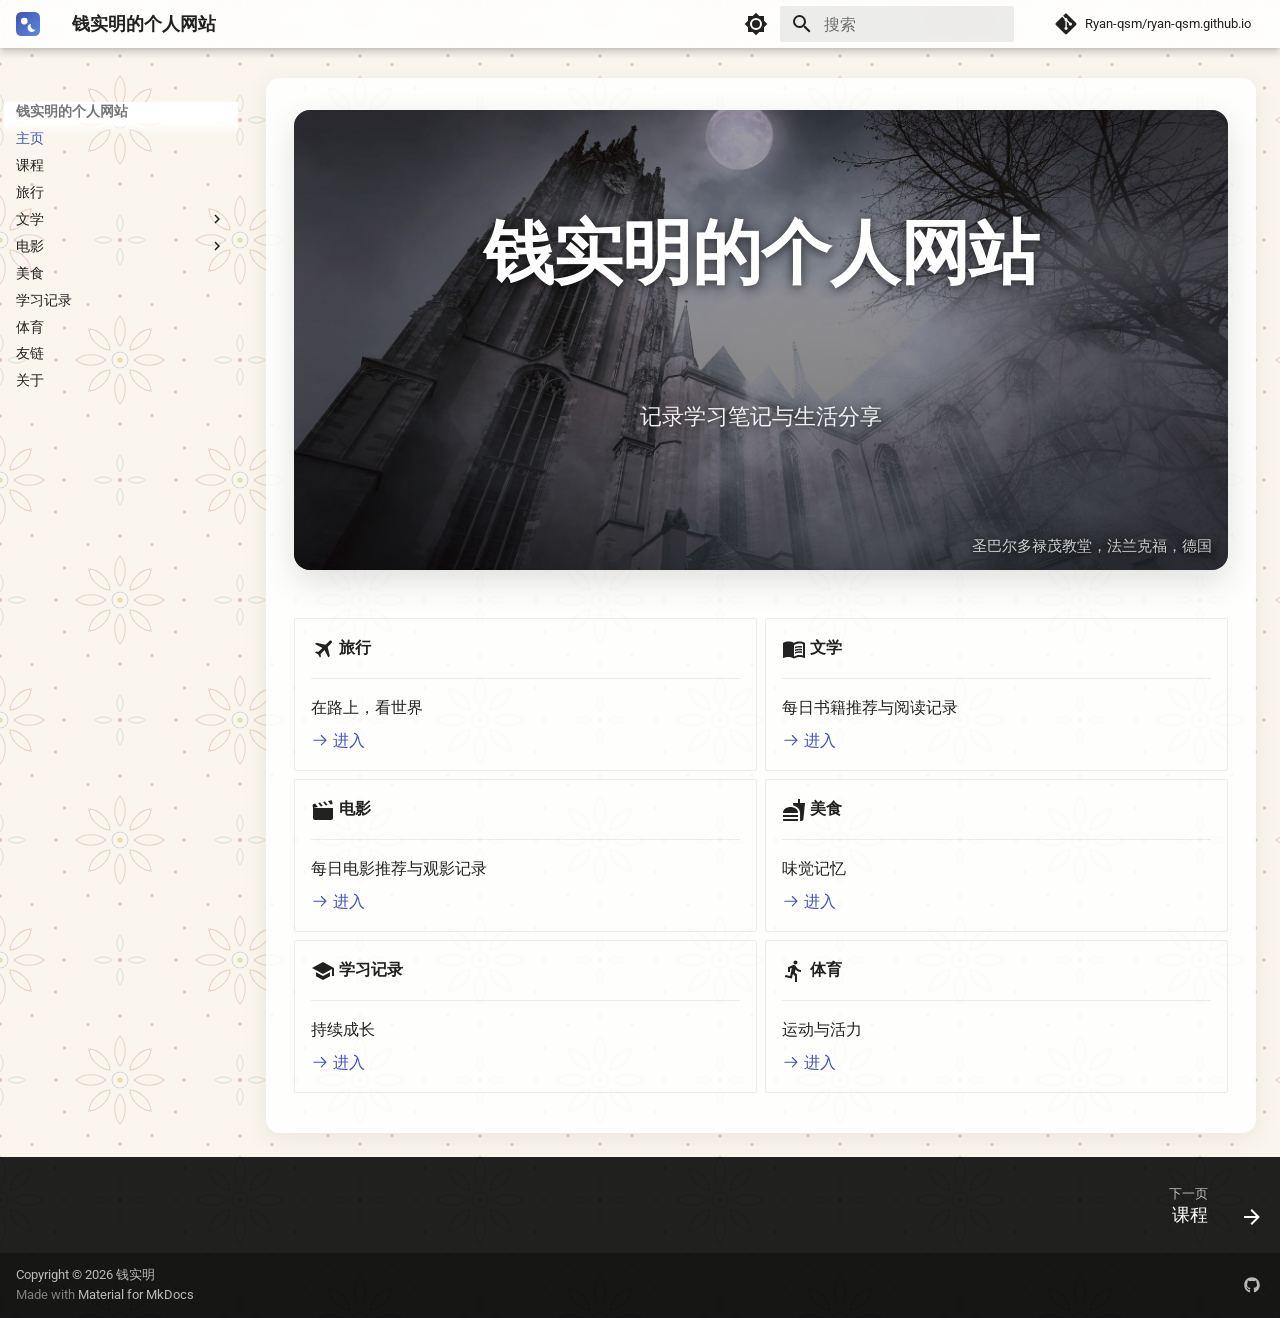
==== commit ff06be4f: "deploy: fca315c7f324380d98b144f381029b37f6d7dbcc" ====
--- a/index.html
+++ b/index.html
@@ -20,7 +20,7 @@
       
       
       <link rel="icon" href="assets/logo.svg">
-      <meta name="generator" content="mkdocs-1.6.1, mkdocs-material-9.7.7">
+      <meta name="generator" content="mkdocs-1.6.1, mkdocs-material-9.8.0">
     
     
       
@@ -28,10 +28,10 @@
       
     
     
-      <link rel="stylesheet" href="assets/stylesheets/main.ec1eaa64.min.css">
-      
-        
-        <link rel="stylesheet" href="assets/stylesheets/palette.ab4e12ef.min.css">
+      <link rel="stylesheet" href="assets/stylesheets/main.57a0d79d.min.css">
+      
+        
+        <link rel="stylesheet" href="assets/stylesheets/palette.fb2fffe2.min.css">
       
       
 
@@ -881,10 +881,10 @@
     
       
       
-      <script id="__config" type="application/json">{"annotate": null, "base": ".", "features": ["navigation.top", "navigation.instant", "navigation.instant.progress", "navigation.footer", "search.suggest", "search.highlight", "toc.follow", "content.code.copy", "content.tooltips"], "search": "assets/javascripts/workers/search.2c215733.min.js", "tags": null, "translations": {"clipboard.copied": "\u5df2\u590d\u5236", "clipboard.copy": "\u590d\u5236", "search.result.more.one": "\u5728\u8be5\u9875\u4e0a\u8fd8\u6709 1 \u4e2a\u7b26\u5408\u6761\u4ef6\u7684\u7ed3\u679c", "search.result.more.other": "\u5728\u8be5\u9875\u4e0a\u8fd8\u6709 # \u4e2a\u7b26\u5408\u6761\u4ef6\u7684\u7ed3\u679c", "search.result.none": "\u6ca1\u6709\u627e\u5230\u7b26\u5408\u6761\u4ef6\u7684\u7ed3\u679c", "search.result.one": "\u627e\u5230 1 \u4e2a\u7b26\u5408\u6761\u4ef6\u7684\u7ed3\u679c", "search.result.other": "# \u4e2a\u7b26\u5408\u6761\u4ef6\u7684\u7ed3\u679c", "search.result.placeholder": "\u952e\u5165\u4ee5\u5f00\u59cb\u641c\u7d22", "search.result.term.missing": "\u7f3a\u5c11", "select.version": "\u9009\u62e9\u5f53\u524d\u7248\u672c"}, "version": null}</script>
-    
-    
-      <script src="assets/javascripts/bundle.d7400e89.min.js"></script>
+      <script id="__config" type="application/json">{"annotate": null, "base": ".", "features": ["navigation.top", "navigation.instant", "navigation.instant.progress", "navigation.footer", "search.suggest", "search.highlight", "toc.follow", "content.code.copy", "content.tooltips"], "search": "assets/javascripts/workers/search.a7633da7.min.js", "tags": null, "translations": {"clipboard.copied": "\u5df2\u590d\u5236", "clipboard.copy": "\u590d\u5236", "search.result.more.one": "\u5728\u8be5\u9875\u4e0a\u8fd8\u6709 1 \u4e2a\u7b26\u5408\u6761\u4ef6\u7684\u7ed3\u679c", "search.result.more.other": "\u5728\u8be5\u9875\u4e0a\u8fd8\u6709 # \u4e2a\u7b26\u5408\u6761\u4ef6\u7684\u7ed3\u679c", "search.result.none": "\u6ca1\u6709\u627e\u5230\u7b26\u5408\u6761\u4ef6\u7684\u7ed3\u679c", "search.result.one": "\u627e\u5230 1 \u4e2a\u7b26\u5408\u6761\u4ef6\u7684\u7ed3\u679c", "search.result.other": "# \u4e2a\u7b26\u5408\u6761\u4ef6\u7684\u7ed3\u679c", "search.result.placeholder": "\u952e\u5165\u4ee5\u5f00\u59cb\u641c\u7d22", "search.result.term.missing": "\u7f3a\u5c11", "select.version": "\u9009\u62e9\u5f53\u524d\u7248\u672c"}, "version": null}</script>
+    
+    
+      <script src="assets/javascripts/bundle.c21346df.min.js"></script>
       
         <script src="javascripts/hero-bg.js"></script>
       
--- a/assets/stylesheets/main.57a0d79d.min.css
+++ b/assets/stylesheets/main.57a0d79d.min.css
@@ -0,0 +1,6 @@
+@charset "UTF-8";html{box-sizing:border-box;-webkit-text-size-adjust:none;-moz-text-size-adjust:none;text-size-adjust:none}*,:after,:before{box-sizing:inherit}@media(prefers-reduced-motion){*,:after,:before{transition:none!important}}body{margin:0;-webkit-font-smoothing:antialiased;-moz-osx-font-smoothing:grayscale;--md-text-font-family:var(--md-text-font, _),
+    -apple-system, BlinkMacSystemFont, Helvetica, Arial, sans-serif;--md-code-font-family:var(--md-code-font, _),
+    SFMono-Regular, Consolas, Menlo, monospace}.md-typeset code:not(.focus-visible),a,button,input,label{-webkit-tap-highlight-color:transparent}a{color:inherit;text-decoration:none}hr{box-sizing:initial;display:block;height:.05rem;padding:0;overflow:visible;border:0}small{font-size:80%}sub,sup{line-height:1em}img{border-style:none}table{border-spacing:0;border-collapse:initial}td,th{font-weight:400;vertical-align:top}button{padding:0;margin:0;font-family:inherit;font-size:inherit;background:#0000;border:0}input{border:0;outline:none}:root{--md-primary-fg-color:#4051b5;--md-primary-fg-color--light:#5d6cc0;--md-primary-fg-color--dark:#303fa1;--md-primary-bg-color:#fff;--md-primary-bg-color--light:#ffffffb3;--md-accent-fg-color:#526cfe;--md-accent-fg-color--transparent:#526cfe1a;--md-accent-bg-color:#fff;--md-accent-bg-color--light:#ffffffb3;--md-typeset-table-sort-icon:url("data:image/svg+xml;charset=utf-8,<svg xmlns='http://www.w3.org/2000/svg' viewBox='0 0 24 24'><path d='m18 21-4-4h3V7h-3l4-4 4 4h-3v10h3M2 19v-2h10v2M2 13v-2h7v2M2 7V5h4v2z'/></svg>");--md-typeset-table-sort-icon--asc:url("data:image/svg+xml;charset=utf-8,<svg xmlns='http://www.w3.org/2000/svg' viewBox='0 0 24 24'><path d='M19 17h3l-4 4-4-4h3V3h2M2 17h10v2H2M6 5v2H2V5m0 6h7v2H2z'/></svg>");--md-typeset-table-sort-icon--desc:url("data:image/svg+xml;charset=utf-8,<svg xmlns='http://www.w3.org/2000/svg' viewBox='0 0 24 24'><path d='M19 7h3l-4-4-4 4h3v14h2M2 17h10v2H2M6 5v2H2V5m0 6h7v2H2z'/></svg>")}[data-md-color-scheme=default]{color-scheme:light}[data-md-color-scheme=default] img[src$="#gh-dark-mode-only"],[data-md-color-scheme=default] img[src$="#only-dark"]{display:none}:root,[data-md-color-scheme=default]{--md-hue:225deg;--md-default-fg-color:#000000de;--md-default-fg-color--light:#0000008a;--md-default-fg-color--lighter:#00000052;--md-default-fg-color--lightest:#00000012;--md-default-bg-color:#fff;--md-default-bg-color--light:#ffffffb3;--md-default-bg-color--lighter:#ffffff4d;--md-default-bg-color--lightest:#ffffff1f;--md-code-fg-color:#36464e;--md-code-bg-color:#f5f5f5;--md-code-bg-color--light:#f5f5f5b3;--md-code-bg-color--lighter:#f5f5f54d;--md-code-hl-color:#4287ff;--md-code-hl-color--light:#4287ff1a;--md-code-hl-number-color:#d52a2a;--md-code-hl-special-color:#db1457;--md-code-hl-function-color:#a846b9;--md-code-hl-constant-color:#6e59d9;--md-code-hl-keyword-color:#3f6ec6;--md-code-hl-string-color:#1c7d4d;--md-code-hl-name-color:var(--md-code-fg-color);--md-code-hl-operator-color:var(--md-default-fg-color--light);--md-code-hl-punctuation-color:var(--md-default-fg-color--light);--md-code-hl-comment-color:var(--md-default-fg-color--light);--md-code-hl-generic-color:var(--md-default-fg-color--light);--md-code-hl-variable-color:var(--md-default-fg-color--light);--md-typeset-color:var(--md-default-fg-color);--md-typeset-a-color:var(--md-primary-fg-color);--md-typeset-del-color:#f5503d26;--md-typeset-ins-color:#0bd57026;--md-typeset-kbd-color:#fafafa;--md-typeset-kbd-accent-color:#fff;--md-typeset-kbd-border-color:#b8b8b8;--md-typeset-mark-color:#ffff0080;--md-typeset-table-color:#0000001f;--md-typeset-table-color--light:#00000009;--md-admonition-fg-color:var(--md-default-fg-color);--md-admonition-bg-color:var(--md-default-bg-color);--md-warning-fg-color:#000000de;--md-warning-bg-color:#ff9;--md-footer-fg-color:#fff;--md-footer-fg-color--light:#ffffffb3;--md-footer-fg-color--lighter:#ffffff73;--md-footer-bg-color:#000000de;--md-footer-bg-color--dark:#00000052;--md-shadow-z1:0 0.2rem 0.5rem #0000000d,
+    0 0 0.05rem #0000001a;--md-shadow-z2:0 0.2rem 0.5rem #0000001a,
+    0 0 0.05rem #00000040;--md-shadow-z3:0 0.2rem 0.5rem #0003,
+    0 0 0.05rem #00000059}.md-icon svg{display:block;width:1.2rem;height:1.2rem;fill:currentcolor}aside,body,input{font-family:var(--md-text-font-family);font-feature-settings:"kern","liga";color:var(--md-typeset-color)}code,kbd,pre{font-family:var(--md-code-font-family);font-feature-settings:"kern"}.md-typeset{font-size:.8rem;line-height:1.6;overflow-wrap:break-word;-webkit-print-color-adjust:exact;color-adjust:exact}@media print{.md-typeset{font-size:.68rem}.md-typeset code,.md-typeset kbd,.md-typeset pre{white-space:pre-wrap}}.md-typeset blockquote,.md-typeset dl,.md-typeset figure,.md-typeset ol,.md-typeset pre,.md-typeset ul{margin-top:1em;margin-bottom:1em}.md-typeset h1{margin:0 0 1.25em;font-size:2em;line-height:1.3;color:var(--md-default-fg-color--light)}.md-typeset h1,.md-typeset h2{font-weight:300;letter-spacing:-.01em}.md-typeset h2{margin:1.6em 0 .64em;font-size:1.5625em;line-height:1.4}.md-typeset h3{margin:1.6em 0 .8em;font-size:1.25em;font-weight:400;line-height:1.5;letter-spacing:-.01em}.md-typeset h2+h3{margin-top:.8em}.md-typeset h4{margin:1em 0;font-weight:700;letter-spacing:-.01em}.md-typeset h5,.md-typeset h6{margin:1.25em 0;font-size:.8em;font-weight:700;color:var(--md-default-fg-color--light);letter-spacing:-.01em}.md-typeset h5{text-transform:uppercase}.md-typeset h5 code{text-transform:none}.md-typeset hr{display:flow-root;margin:1.5em 0;border-bottom:.05rem solid var(--md-default-fg-color--lightest)}.md-typeset a{color:var(--md-typeset-a-color);word-break:break-word}.md-typeset a,.md-typeset a:before{transition:color 125ms}.md-typeset a:focus,.md-typeset a:hover{color:var(--md-accent-fg-color)}.md-typeset a:focus code,.md-typeset a:hover code{color:var(--md-accent-fg-color);background-color:var(--md-accent-fg-color--transparent)}.md-typeset a code{color:var(--md-typeset-a-color)}.md-typeset a.focus-visible{outline-color:var(--md-accent-fg-color);outline-offset:.2rem}.md-typeset code,.md-typeset kbd,.md-typeset pre{font-variant-ligatures:none;color:var(--md-code-fg-color);direction:ltr;transition:background-color 125ms}.md-typeset code{padding:0 .2941176471em;font-size:.85em;word-break:break-word;background-color:var(--md-code-bg-color);border-radius:.1rem;-webkit-box-decoration-break:clone;box-decoration-break:clone;transition:color 125ms,background-color 125ms}.md-typeset code:not(.focus-visible){outline:none}.md-typeset pre{position:relative;display:flow-root;line-height:1.4}.md-typeset pre>code{display:block;padding:.7720588235em 1.1764705882em;margin:0;overflow:auto;word-break:normal;touch-action:auto;scrollbar-color:var(--md-default-fg-color--lighter) #0000;scrollbar-width:thin;outline-color:var(--md-accent-fg-color);box-shadow:none;-webkit-box-decoration-break:slice;box-decoration-break:slice}.md-typeset pre>code:hover{scrollbar-color:var(--md-accent-fg-color) #0000}.md-typeset pre>code::-webkit-scrollbar{width:.2rem;height:.2rem}.md-typeset pre>code::-webkit-scrollbar-thumb{background-color:var(--md-default-fg-color--lighter)}.md-typeset pre>code::-webkit-scrollbar-thumb:hover{background-color:var(--md-accent-fg-color)}.md-typeset kbd{display:inline-block;padding:0 .6666666667em;font-size:.75em;color:var(--md-default-fg-color);word-break:break-word;vertical-align:text-top;background-color:var(--md-typeset-kbd-color);border-radius:.1rem;box-shadow:0 .1rem 0 .05rem var(--md-typeset-kbd-border-color),0 .1rem 0 var(--md-typeset-kbd-border-color),0 -.1rem .2rem var(--md-typeset-kbd-accent-color) inset}.md-typeset mark{color:inherit;word-break:break-word;background-color:var(--md-typeset-mark-color);-webkit-box-decoration-break:clone;box-decoration-break:clone}.md-typeset abbr{text-decoration:none;cursor:help}.md-typeset [data-preview],.md-typeset abbr{border-bottom:.05rem dotted var(--md-default-fg-color--light)}.md-typeset small{opacity:.75}[dir=ltr] .md-typeset sub,[dir=ltr] .md-typeset sup{margin-left:.078125em}[dir=rtl] .md-typeset sub,[dir=rtl] .md-typeset sup{margin-right:.078125em}[dir=ltr] .md-typeset blockquote{padding-left:.6rem;border-left:.2rem solid var(--md-default-fg-color--lighter)}[dir=rtl] .md-typeset blockquote{padding-right:.6rem;border-right:.2rem solid var(--md-default-fg-color--lighter)}.md-typeset blockquote{margin-left:0;margin-right:0;color:var(--md-default-fg-color--light)}.md-typeset ul{list-style-type:disc}.md-typeset ul[type]{list-style-type:revert-layer}[dir=ltr] .md-typeset ol,[dir=ltr] .md-typeset ol li ol,[dir=ltr] .md-typeset ol li ul,[dir=ltr] .md-typeset ul,[dir=ltr] .md-typeset ul li ol,[dir=ltr] .md-typeset ul li ul{margin-left:.625em}[dir=rtl] .md-typeset ol,[dir=rtl] .md-typeset ol li ol,[dir=rtl] .md-typeset ol li ul,[dir=rtl] .md-typeset ul,[dir=rtl] .md-typeset ul li ol,[dir=rtl] .md-typeset ul li ul{margin-right:.625em}.md-typeset ol,.md-typeset ul{padding:0}.md-typeset ol:not([hidden]),.md-typeset ul:not([hidden]){display:flow-root}.md-typeset ol ol,.md-typeset ul ol{list-style-type:lower-alpha}.md-typeset ol ol ol,.md-typeset ul ol ol{list-style-type:lower-roman}.md-typeset ol ol ol ol,.md-typeset ul ol ol ol{list-style-type:upper-alpha}.md-typeset ol ol ol ol ol,.md-typeset ul ol ol ol ol{list-style-type:upper-roman}.md-typeset ol[type],.md-typeset ul[type]{list-style-type:revert-layer}[dir=ltr] .md-typeset ol li,[dir=ltr] .md-typeset ul li{margin-left:1.25em}[dir=rtl] .md-typeset ol li,[dir=rtl] .md-typeset ul li{margin-right:1.25em}.md-typeset ol li,.md-typeset ul li{margin-bottom:.5em}.md-typeset ol li blockquote,.md-typeset ol li p,.md-typeset ul li blockquote,.md-typeset ul li p{margin:.5em 0}.md-typeset ol li:last-child,.md-typeset ul li:last-child{margin-bottom:0}.md-typeset ol li ol,.md-typeset ol li ul,.md-typeset ul li ol,.md-typeset ul li ul{margin-top:.5em;margin-bottom:.5em}[dir=ltr] .md-typeset dd{margin-left:1.875em}[dir=rtl] .md-typeset dd{margin-right:1.875em}.md-typeset dd{margin-top:1em;margin-bottom:1.5em}.md-typeset img,.md-typeset svg,.md-typeset video{max-width:100%;height:auto}.md-typeset img[align=left]{margin:1em 1em 1em 0}.md-typeset img[align=right]{margin:1em 0 1em 1em}.md-typeset img[align]:only-child{margin-top:0}.md-typeset figure{display:flow-root;width:fit-content;max-width:100%;margin:1em auto;text-align:center}.md-typeset figure img{display:block;margin:0 auto}.md-typeset figcaption{max-width:24rem;margin:1em auto;font-style:italic}.md-typeset iframe{max-width:100%}.md-typeset table:not([class]){display:inline-block;max-width:100%;overflow:auto;font-size:.64rem;touch-action:auto;background-color:var(--md-default-bg-color);border:.05rem solid var(--md-typeset-table-color);border-radius:.1rem}@media print{.md-typeset table:not([class]){display:table}}.md-typeset table:not([class])+*{margin-top:1.5em}.md-typeset table:not([class]) td>:first-child,.md-typeset table:not([class]) th>:first-child{margin-top:0}.md-typeset table:not([class]) td>:last-child,.md-typeset table:not([class]) th>:last-child{margin-bottom:0}.md-typeset table:not([class]) td:not([align]),.md-typeset table:not([class]) th:not([align]){text-align:left}[dir=rtl] .md-typeset table:not([class]) td:not([align]),[dir=rtl] .md-typeset table:not([class]) th:not([align]){text-align:right}.md-typeset table:not([class]) th{min-width:5rem;padding:.9375em 1.25em;font-weight:700;vertical-align:top}.md-typeset table:not([class]) td{padding:.9375em 1.25em;vertical-align:top;border-top:.05rem solid var(--md-typeset-table-color)}.md-typeset table:not([class]) tbody tr{transition:background-color 125ms}.md-typeset table:not([class]) tbody tr:hover{background-color:var(--md-typeset-table-color--light);box-shadow:0 .05rem 0 var(--md-default-bg-color) inset}.md-typeset table:not([class]) a{word-break:normal}.md-typeset table th[role=columnheader]{cursor:pointer}[dir=ltr] .md-typeset table th[role=columnheader]:after{margin-left:.5em}[dir=rtl] .md-typeset table th[role=columnheader]:after{margin-right:.5em}.md-typeset table th[role=columnheader]:after{display:inline-block;width:1.2em;height:1.2em;vertical-align:text-bottom;content:"";-webkit-mask-image:var(--md-typeset-table-sort-icon);mask-image:var(--md-typeset-table-sort-icon);-webkit-mask-repeat:no-repeat;mask-repeat:no-repeat;-webkit-mask-size:contain;mask-size:contain;transition:background-color 125ms}.md-typeset table th[role=columnheader]:hover:after{background-color:var(--md-default-fg-color--lighter)}.md-typeset table th[role=columnheader][aria-sort=ascending]:after{background-color:var(--md-default-fg-color--light);-webkit-mask-image:var(--md-typeset-table-sort-icon--asc);mask-image:var(--md-typeset-table-sort-icon--asc)}.md-typeset table th[role=columnheader][aria-sort=descending]:after{background-color:var(--md-default-fg-color--light);-webkit-mask-image:var(--md-typeset-table-sort-icon--desc);mask-image:var(--md-typeset-table-sort-icon--desc)}.md-typeset__scrollwrap{margin:1em -.8rem;overflow-x:auto;touch-action:auto}.md-typeset__table{display:inline-block;padding:0 .8rem;margin-bottom:.5em}@media print{.md-typeset__table{display:block}}html .md-typeset__table table{display:table;width:100%;margin:0;overflow:hidden}@media screen and (max-width:44.984375em){.md-content__inner>pre{margin:1em -.8rem}.md-content__inner>pre code{border-radius:0}}.md-typeset .md-author{position:relative;display:block;flex-shrink:0;width:1.6rem;height:1.6rem;overflow:hidden;border-radius:100%;transition:color 125ms,transform 125ms}.md-typeset .md-author img{display:block}.md-typeset .md-author--more{font-size:.6rem;font-weight:700;line-height:1.6rem;color:var(--md-default-fg-color--lighter);text-align:center;background:var(--md-default-fg-color--lightest)}.md-typeset .md-author--long{width:2.4rem;height:2.4rem}.md-typeset a.md-author{transform:scale(1)}.md-typeset a.md-author img{filter:grayscale(100%) opacity(75%);border-radius:100%;transition:filter 125ms}.md-typeset a.md-author:focus,.md-typeset a.md-author:hover{z-index:1;transform:scale(1.1)}.md-typeset a.md-author:focus img,.md-typeset a.md-author:hover img{filter:grayscale(0)}.md-banner{overflow:auto;color:var(--md-footer-fg-color);background-color:var(--md-footer-bg-color)}@media print{.md-banner{display:none}}.md-banner--warning{color:var(--md-warning-fg-color);background-color:var(--md-warning-bg-color)}.md-banner__inner{padding:0 .8rem;margin:.6rem auto;font-size:.7rem}[dir=ltr] .md-banner__button{float:right}[dir=rtl] .md-banner__button{float:left}.md-banner__button{color:inherit;cursor:pointer;transition:opacity .25s}.no-js .md-banner__button{display:none}.md-banner__button:hover{opacity:.7}html{height:100%;overflow-x:hidden;font-size:125%}@media screen and (min-width:100em){html{font-size:137.5%}}@media screen and (min-width:125em){html{font-size:150%}}body{position:relative;display:flex;flex-direction:column;width:100%;min-height:100%;font-size:.5rem;background-color:var(--md-default-bg-color)}@media print{body{display:block}}@media screen and (max-width:59.984375em){body[data-md-scrolllock]{position:fixed}}.md-grid{max-width:61rem;margin-left:auto;margin-right:auto}.md-container{display:flex;flex-grow:1;flex-direction:column}@media print{.md-container{display:block}}.md-main{flex-grow:1}.md-main__inner{display:flex;height:100%;margin-top:1.5rem}.md-ellipsis{overflow:hidden;text-overflow:ellipsis}.md-toggle{display:none}.md-option{position:absolute;width:0;height:0;opacity:0}.md-option:checked+label:not([hidden]){display:block}.md-option.focus-visible+label{outline-style:auto;outline-color:var(--md-accent-fg-color)}.md-skip{position:fixed;z-index:-1;padding:.3rem .5rem;margin:.5rem;font-size:.64rem;color:var(--md-default-bg-color);background-color:var(--md-default-fg-color);border-radius:.1rem;outline-color:var(--md-accent-fg-color);opacity:0;transform:translateY(.4rem)}.md-skip:focus{z-index:10;opacity:1;transition:transform .25s cubic-bezier(.4,0,.2,1),opacity 175ms 75ms;transform:translateY(0)}@page{margin:25mm}:root{--md-clipboard-icon:url("data:image/svg+xml;charset=utf-8,<svg xmlns='http://www.w3.org/2000/svg' viewBox='0 0 24 24'><path d='M19 21H8V7h11m0-2H8a2 2 0 0 0-2 2v14a2 2 0 0 0 2 2h11a2 2 0 0 0 2-2V7a2 2 0 0 0-2-2m-3-4H4a2 2 0 0 0-2 2v14h2V3h12z'/></svg>");--md-code-select-icon:url("data:image/svg+xml;charset=utf-8,<svg xmlns='http://www.w3.org/2000/svg' viewBox='0 0 24 24'><path d='M19 19h-4v2h4c1.1 0 2-.9 2-2v-4h-2m0-12h-4v2h4v4h2V5c0-1.1-.9-2-2-2M5 5h4V3H5c-1.1 0-2 .9-2 2v4h2m0 6H3v4c0 1.1.9 2 2 2h4v-2H5zm2-4h2v2H7zm4 0h2v2h-2zm4 0h2v2h-2zM7 7h2v2H7zm4 0h2v2h-2zm4 0h2v2h-2zm-8 8h2v2H7zm4 0h2v2h-2zm4 0h2v2h-2z'/></svg>");--md-code-copy-icon:url("data:image/svg+xml;charset=utf-8,<svg xmlns='http://www.w3.org/2000/svg' viewBox='0 0 24 24'><path d='M19 21H8V7h11m0-2H8a2 2 0 0 0-2 2v14a2 2 0 0 0 2 2h11a2 2 0 0 0 2-2V7a2 2 0 0 0-2-2m-3-4H4a2 2 0 0 0-2 2v14h2V3h12z'/></svg>")}.md-clipboard{z-index:1;width:1.5em;height:1.5em;color:var(--md-default-fg-color--lightest);cursor:pointer;border-radius:.1rem;outline-color:var(--md-accent-fg-color);outline-offset:.1rem;transition:color .25s}@media print{.md-clipboard{display:none}}.md-clipboard:not(.focus-visible){outline:none;-webkit-tap-highlight-color:transparent}:hover>.md-clipboard{color:var(--md-default-fg-color--light)}.md-clipboard:focus,.md-clipboard:hover{color:var(--md-accent-fg-color)}.md-clipboard:after{display:block;width:1.125em;height:1.125em;margin:0 auto;content:"";background-color:currentcolor;-webkit-mask-image:var(--md-clipboard-icon);mask-image:var(--md-clipboard-icon);-webkit-mask-repeat:no-repeat;mask-repeat:no-repeat;-webkit-mask-position:center;mask-position:center;-webkit-mask-size:contain;mask-size:contain}.md-clipboard--inline{cursor:pointer}.md-clipboard--inline code{transition:color .25s,background-color .25s}.md-clipboard--inline:focus code,.md-clipboard--inline:hover code{color:var(--md-accent-fg-color);background-color:var(--md-accent-fg-color--transparent)}.md-typeset .md-code__content{display:grid}.md-code__nav{position:absolute;top:.25em;right:.25em;z-index:1;display:flex;gap:.2rem;padding:.2rem;background-color:var(--md-code-bg-color--lighter);border-radius:.1rem;transition:background-color .25s}:hover>.md-code__nav{background-color:var(--md-code-bg-color--light)}.md-code__button{display:block;width:1.5em;height:1.5em;color:var(--md-default-fg-color--lightest);cursor:pointer;outline-color:var(--md-accent-fg-color);outline-offset:.1rem;transition:color .25s}:hover>*>.md-code__button{color:var(--md-default-fg-color--light)}.md-code__button.focus-visible,.md-code__button:hover{color:var(--md-accent-fg-color)}.md-code__button--active{color:var(--md-default-fg-color)!important}.md-code__button:after{display:block;width:1.125em;height:1.125em;margin:0 auto;content:"";background-color:currentcolor;-webkit-mask-repeat:no-repeat;mask-repeat:no-repeat;-webkit-mask-position:center;mask-position:center;-webkit-mask-size:contain;mask-size:contain}.md-code__button[data-md-type=select]:after{-webkit-mask-image:var(--md-code-select-icon);mask-image:var(--md-code-select-icon)}.md-code__button[data-md-type=copy]:after{-webkit-mask-image:var(--md-code-copy-icon);mask-image:var(--md-code-copy-icon)}@keyframes consent{0%{opacity:0;transform:translateY(100%)}to{opacity:1;transform:translateY(0)}}@keyframes overlay{0%{opacity:0}to{opacity:1}}.md-consent__overlay{position:fixed;top:0;z-index:5;width:100%;height:100%;background-color:#0000008a;-webkit-backdrop-filter:blur(.1rem);backdrop-filter:blur(.1rem);opacity:1;animation:overlay .25s both}.md-consent__inner{position:fixed;bottom:0;z-index:5;width:100%;max-height:100%;padding:0;overflow:auto;background-color:var(--md-default-bg-color);border:0;border-radius:.1rem;box-shadow:0 0 .2rem #0000001a,0 .2rem .4rem #0003;animation:consent .5s cubic-bezier(.1,.7,.1,1) both}.md-consent__form{padding:.8rem}.md-consent__settings{display:none;margin:1em 0}input:checked+.md-consent__settings{display:block}.md-consent__controls{margin-bottom:.8rem}.md-typeset .md-consent__controls .md-button{display:inline}@media screen and (max-width:44.984375em){.md-typeset .md-consent__controls .md-button{display:block;width:100%;margin-top:.4rem;text-align:center}}.md-consent label{cursor:pointer}.md-content{flex-grow:1;min-width:0}.md-content__inner{padding-top:.6rem;margin:0 .8rem 1.2rem}@media screen and (min-width:76.25em){[dir=ltr] .md-sidebar--primary:not([hidden])~.md-content>.md-content__inner,[dir=rtl] .md-sidebar--secondary:not([hidden])~.md-content>.md-content__inner{margin-left:1.2rem}[dir=ltr] .md-sidebar--secondary:not([hidden])~.md-content>.md-content__inner,[dir=rtl] .md-sidebar--primary:not([hidden])~.md-content>.md-content__inner{margin-right:1.2rem}}.md-content__inner:before{display:block;height:.4rem;content:""}.md-content__inner>:last-child{margin-bottom:0}[dir=ltr] .md-content__button{float:right;margin-left:.4rem}[dir=rtl] .md-content__button{float:left;margin-right:.4rem}.md-content__button{padding:0;margin:.4rem 0}@media print{.md-content__button{display:none}}.md-typeset .md-content__button{color:var(--md-default-fg-color--lighter)}.md-content__button svg{display:inline;vertical-align:top}[dir=rtl] .md-content__button svg{transform:scaleX(-1)}[dir=ltr] .md-dialog{right:.8rem}[dir=rtl] .md-dialog{left:.8rem}.md-dialog{position:fixed;bottom:.8rem;z-index:4;min-width:11.1rem;padding:.4rem .6rem;pointer-events:none;background-color:var(--md-default-fg-color);border-radius:.1rem;box-shadow:var(--md-shadow-z3);opacity:0;transition:transform 0s .4s,opacity .4s;transform:translateY(100%)}@media print{.md-dialog{display:none}}.md-dialog--active{pointer-events:auto;opacity:1;transition:transform .4s cubic-bezier(.075,.85,.175,1),opacity .4s;transform:translateY(0)}.md-dialog__inner{font-size:.7rem;color:var(--md-default-bg-color)}.md-feedback{margin:2em 0 1em;text-align:center}.md-feedback fieldset{padding:0;margin:0;border:none}.md-feedback__title{margin:1em auto;font-weight:700}.md-feedback__inner{position:relative}.md-feedback__list{position:relative;display:flex;flex-wrap:wrap;place-content:baseline center}.md-feedback__list:hover .md-icon:not(:disabled){color:var(--md-default-fg-color--lighter)}:disabled .md-feedback__list{min-height:1.8rem}.md-feedback__icon{flex-shrink:0;margin:0 .1rem;color:var(--md-default-fg-color--light);cursor:pointer;transition:color 125ms}.md-feedback__icon:not(:disabled).md-icon:hover{color:var(--md-accent-fg-color)}.md-feedback__icon:disabled{color:var(--md-default-fg-color--lightest);pointer-events:none}.md-feedback__note{position:relative;opacity:0;transition:transform .4s cubic-bezier(.1,.7,.1,1),opacity .15s;transform:translateY(.4rem)}.md-feedback__note>*{max-width:16rem;margin:0 auto}:disabled .md-feedback__note{opacity:1;transform:translateY(0)}@media print{.md-feedback,.md-footer{display:none}}.md-footer{color:var(--md-footer-fg-color);background-color:var(--md-footer-bg-color)}.md-footer__inner{justify-content:space-between;padding:.2rem;overflow:auto}.md-footer__inner:not([hidden]){display:flex}.md-footer__link{display:flex;flex-grow:.01;align-items:end;max-width:100%;margin-top:1rem;margin-bottom:.4rem;overflow:hidden;outline-color:var(--md-accent-fg-color);transition:opacity .25s}.md-footer__link:focus,.md-footer__link:hover{opacity:.7}[dir=rtl] .md-footer__link svg{transform:scaleX(-1)}@media screen and (max-width:44.984375em){.md-footer__link--prev{flex-shrink:0}.md-footer__link--prev .md-footer__title{display:none}}[dir=ltr] .md-footer__link--next{margin-left:auto}.md-footer__link--next{text-align:right}[dir=rtl] .md-footer__link--next{margin-right:auto;text-align:left}.md-footer__title{flex-grow:1;max-width:calc(100% - 2.4rem);padding:0 1rem;margin-bottom:.7rem;font-size:.9rem;white-space:nowrap}.md-footer__button{padding:.4rem;margin:.2rem}.md-footer__direction{font-size:.64rem;opacity:.7}.md-footer-meta{background-color:var(--md-footer-bg-color--dark)}.md-footer-meta__inner{display:flex;flex-wrap:wrap;justify-content:space-between;padding:.2rem}html .md-footer-meta.md-typeset a{color:var(--md-footer-fg-color--light)}html .md-footer-meta.md-typeset a:focus,html .md-footer-meta.md-typeset a:hover{color:var(--md-footer-fg-color)}.md-copyright{width:100%;padding:.4rem 0;margin:auto .6rem;font-size:.64rem;color:var(--md-footer-fg-color--lighter)}.md-copyright__highlight{color:var(--md-footer-fg-color--light)}.md-social{display:inline-flex;gap:.2rem;padding:.2rem 0 .6rem;margin:0 .4rem}@media screen and (min-width:45em){.md-copyright{width:auto}.md-social{padding:.6rem 0}}.md-social__link{display:inline-block;width:1.6rem;height:1.6rem;text-align:center}.md-social__link:before{line-height:1.9}.md-social__link svg{max-height:.8rem;vertical-align:-25%;fill:currentcolor}.md-typeset .md-button{display:inline-block;padding:.625em 2em;font-weight:700;color:var(--md-primary-fg-color);cursor:pointer;border:.1rem solid;border-radius:.1rem;transition:color 125ms,background-color 125ms,border-color 125ms}.md-typeset .md-button--primary{color:var(--md-primary-bg-color);background-color:var(--md-primary-fg-color);border-color:var(--md-primary-fg-color)}.md-typeset .md-button:focus,.md-typeset .md-button:hover{color:var(--md-accent-bg-color);background-color:var(--md-accent-fg-color);border-color:var(--md-accent-fg-color)}[dir=ltr] .md-typeset .md-input,[dir=rtl] .md-typeset .md-input{border-top-left-radius:.1rem}[dir=ltr] .md-typeset .md-input,[dir=rtl] .md-typeset .md-input{border-top-right-radius:.1rem}.md-typeset .md-input{height:1.8rem;padding:0 .6rem;font-size:.8rem;border-bottom:.1rem solid var(--md-default-fg-color--lighter);box-shadow:var(--md-shadow-z1);transition:border .25s,box-shadow .25s}.md-typeset .md-input:focus,.md-typeset .md-input:hover{border-bottom-color:var(--md-accent-fg-color);box-shadow:var(--md-shadow-z2)}.md-typeset .md-input--stretch{width:100%}.md-header{position:sticky;left:0;right:0;top:0;z-index:4;display:block;color:var(--md-primary-bg-color);background-color:var(--md-primary-fg-color);box-shadow:0 0 .2rem #0000,0 .2rem .4rem #0000}@media print{.md-header{display:none}}.md-header[hidden]{transition:transform .25s cubic-bezier(.8,0,.6,1),box-shadow .25s;transform:translateY(-100%)}.md-header--shadow{box-shadow:0 0 .2rem #0000001a,0 .2rem .4rem #0003;transition:transform .25s cubic-bezier(.1,.7,.1,1),box-shadow .25s}.md-header__inner{display:flex;align-items:center;padding:0 .2rem}.md-header__button{position:relative;z-index:1;padding:.4rem;margin:.2rem;color:currentcolor;vertical-align:middle;cursor:pointer;outline-color:var(--md-accent-fg-color);transition:opacity .25s}.md-header__button:hover{opacity:.7}.md-header__button:not([hidden]){display:inline-block}.md-header__button:not(.focus-visible){outline:none;-webkit-tap-highlight-color:transparent}.md-header__button.md-logo{padding:.4rem;margin:.2rem}@media screen and (max-width:76.234375em){.md-header__button.md-logo{display:none}}.md-header__button.md-logo img,.md-header__button.md-logo svg{display:block;width:auto;height:1.2rem;fill:currentcolor}@media screen and (min-width:60em){.md-header__button[for=__search]{display:none}}.no-js .md-header__button[for=__search]{display:none}[dir=rtl] .md-header__button[for=__search] svg{transform:scaleX(-1)}@media screen and (min-width:76.25em){.md-header__button[for=__drawer]{display:none}}.md-header__topic{position:absolute;display:flex;max-width:100%;white-space:nowrap;transition:transform .4s cubic-bezier(.1,.7,.1,1),opacity .15s}.md-header__topic+.md-header__topic{z-index:-1;pointer-events:none;opacity:0;transition:transform .4s cubic-bezier(1,.7,.1,.1),opacity .15s;transform:translateX(1.25rem)}[dir=rtl] .md-header__topic+.md-header__topic{transform:translateX(-1.25rem)}.md-draft,.md-header__topic:first-child,.md-nav__title{font-weight:700}[dir=ltr] .md-header__title{margin-left:1rem;margin-right:.4rem}[dir=rtl] .md-header__title{margin-right:1rem;margin-left:.4rem}.md-header__title{flex-grow:1;height:2.4rem;font-size:.9rem;line-height:2.4rem}.md-header__title--active .md-header__topic{z-index:-1;pointer-events:none;opacity:0;transition:transform .4s cubic-bezier(1,.7,.1,.1),opacity .15s;transform:translateX(-1.25rem)}[dir=rtl] .md-header__title--active .md-header__topic{transform:translateX(1.25rem)}.md-header__title--active .md-header__topic+.md-header__topic{z-index:0;pointer-events:auto;opacity:1;transition:transform .4s cubic-bezier(.1,.7,.1,1),opacity .15s;transform:translateX(0)}.md-header__title>.md-header__ellipsis{position:relative;width:100%;height:100%}.md-header__option{display:flex;flex-shrink:0;max-width:100%;white-space:nowrap;transition:max-width 0s .25s,opacity .25s .25s}[data-md-toggle=search]:checked~.md-header .md-header__option{max-width:0;opacity:0;transition:max-width,opacity}.md-header__option>input{bottom:0}.md-header__source{display:none}@media screen and (min-width:60em){[dir=ltr] .md-header__source{margin-left:1rem}[dir=rtl] .md-header__source{margin-right:1rem}.md-header__source{display:block;width:11.7rem;max-width:11.7rem}}@media screen and (min-width:76.25em){[dir=ltr] .md-header__source{margin-left:1.4rem}[dir=rtl] .md-header__source{margin-right:1.4rem}}.md-meta{font-size:.7rem;line-height:1.3;color:var(--md-default-fg-color--light)}.md-meta__list{display:inline-flex;flex-wrap:wrap;padding:0;margin:0;list-style:none}.md-meta__item:not(:last-child):after{margin-left:.2rem;margin-right:.2rem;content:"·"}.md-meta__link{color:var(--md-typeset-a-color)}.md-meta__link:focus,.md-meta__link:hover{color:var(--md-accent-fg-color)}.md-draft{display:inline-block;padding-left:.5714285714em;padding-right:.5714285714em;color:#fff;background-color:#ff1744;border-radius:.125em}:root{--md-nav-icon--prev:url("data:image/svg+xml;charset=utf-8,<svg xmlns='http://www.w3.org/2000/svg' viewBox='0 0 24 24'><path d='M20 11v2H8l5.5 5.5-1.42 1.42L4.16 12l7.92-7.92L13.5 5.5 8 11z'/></svg>");--md-nav-icon--next:url("data:image/svg+xml;charset=utf-8,<svg xmlns='http://www.w3.org/2000/svg' viewBox='0 0 24 24'><path d='M8.59 16.58 13.17 12 8.59 7.41 10 6l6 6-6 6z'/></svg>");--md-toc-icon:url("data:image/svg+xml;charset=utf-8,<svg xmlns='http://www.w3.org/2000/svg' viewBox='0 0 24 24'><path d='M3 9h14V7H3zm0 4h14v-2H3zm0 4h14v-2H3zm16 0h2v-2h-2zm0-10v2h2V7zm0 6h2v-2h-2z'/></svg>");--md-path-icon:url("data:image/svg+xml;charset=utf-8,<svg xmlns='http://www.w3.org/2000/svg' viewBox='0 0 24 24'><path d='M8.59 16.58 13.17 12 8.59 7.41 10 6l6 6-6 6z'/></svg>");--md-post-pin-icon:url("data:image/svg+xml;charset=utf-8,<svg xmlns='http://www.w3.org/2000/svg' viewBox='0 0 24 24'><path d='M16 12V4h1V2H7v2h1v8l-2 2v2h5.2v6h1.6v-6H18v-2z'/></svg>");--md-progress-value:0;--md-progress-delay:400ms;--md-search-result-icon:url("data:image/svg+xml;charset=utf-8,<svg xmlns='http://www.w3.org/2000/svg' viewBox='0 0 24 24'><path d='M14 2H6a2 2 0 0 0-2 2v16a2 2 0 0 0 2 2h7c-.41-.25-.8-.56-1.14-.9-.33-.33-.61-.7-.86-1.1H6V4h7v5h5v1.18c.71.16 1.39.43 2 .82V8zm6.31 16.9c1.33-2.11.69-4.9-1.4-6.22-2.11-1.33-4.91-.68-6.22 1.4-1.34 2.11-.69 4.89 1.4 6.22 1.46.93 3.32.93 4.79.02L22 23.39 23.39 22zm-3.81.1a2.5 2.5 0 0 1-2.5-2.5 2.5 2.5 0 0 1 2.5-2.5 2.5 2.5 0 0 1 2.5 2.5 2.5 2.5 0 0 1-2.5 2.5'/></svg>")}.md-nav,.md-nav__link .md-typeset{font-size:.7rem;line-height:1.3}.md-nav__title{display:block;padding:0 .6rem;overflow:hidden;color:var(--md-default-fg-color--light);text-overflow:ellipsis}.md-nav__title .md-nav__button{display:none}.md-nav__title .md-nav__button img{width:auto;height:100%}.md-nav__title .md-nav__button.md-logo img,.md-nav__title .md-nav__button.md-logo svg{display:block;width:auto;max-width:100%;height:2.4rem;object-fit:contain;fill:currentcolor}.md-nav__list{padding:0;margin:0;list-style:none}.md-nav__link{display:flex;gap:.4rem;align-items:flex-start;margin-top:.625em;scroll-snap-align:start;transition:color 125ms}.md-nav__link--passed,.md-nav__link--passed code{color:var(--md-default-fg-color--light)}.md-nav__item .md-nav__link--active,.md-nav__item .md-nav__link--active code{color:var(--md-typeset-a-color)}.md-nav__link .md-ellipsis{position:relative}.md-nav__link .md-ellipsis code{word-break:normal}[dir=ltr] .md-nav__link .md-icon:last-child{margin-left:auto}[dir=rtl] .md-nav__link .md-icon:last-child{margin-right:auto}.md-nav__link svg{position:relative;flex-shrink:0;height:1.3em;fill:currentcolor}.md-nav__link[for]:focus,.md-nav__link[for]:hover,.md-nav__link[href]:focus,.md-nav__link[href]:hover{color:var(--md-accent-fg-color);cursor:pointer}.md-nav__link[for]:focus code,.md-nav__link[for]:hover code,.md-nav__link[href]:focus code,.md-nav__link[href]:hover code{color:var(--md-accent-fg-color);background-color:var(--md-accent-fg-color--transparent)}.md-nav__link.focus-visible,.md-pagination__link.focus-visible{outline-color:var(--md-accent-fg-color);outline-offset:.2rem}.md-nav--primary .md-nav__link[for=__toc]{display:none}.md-nav--primary .md-nav__link[for=__toc] .md-icon:after{display:block;width:100%;height:100%;background-color:currentcolor;-webkit-mask-image:var(--md-toc-icon);mask-image:var(--md-toc-icon)}.md-nav--primary .md-nav__link[for=__toc]~.md-nav,.md-nav__source{display:none}.md-nav__container>.md-nav__link{margin-top:0}.md-nav__container>.md-nav__link:first-child{flex-grow:1;min-width:0}.md-nav__icon{flex-shrink:0}@media screen and (max-width:76.234375em){.md-nav--primary,.md-nav--primary .md-nav{position:absolute;left:0;right:0;top:0;z-index:1;display:flex;flex-direction:column;height:100%;background-color:var(--md-default-bg-color)}.md-nav--primary .md-nav__item,.md-nav--primary .md-nav__title{font-size:.8rem;line-height:1.5}.md-nav--primary .md-nav__title{position:relative;height:5.6rem;padding:3rem .8rem .2rem;line-height:2.4rem;color:var(--md-default-fg-color--light);white-space:nowrap;cursor:pointer;background-color:var(--md-default-fg-color--lightest)}[dir=ltr] .md-nav--primary .md-nav__title .md-nav__icon{left:.4rem}[dir=rtl] .md-nav--primary .md-nav__title .md-nav__icon{right:.4rem}.md-nav--primary .md-nav__title .md-nav__icon{position:absolute;top:.4rem;display:block;width:1.2rem;height:1.2rem;margin:.2rem}.md-nav--primary .md-nav__title .md-nav__icon:after{display:block;width:100%;height:100%;content:"";background-color:currentcolor;-webkit-mask-image:var(--md-nav-icon--prev);mask-image:var(--md-nav-icon--prev);-webkit-mask-repeat:no-repeat;mask-repeat:no-repeat;-webkit-mask-position:center;mask-position:center;-webkit-mask-size:contain;mask-size:contain}.md-nav--primary .md-nav__title~.md-nav__list{overflow-y:auto;touch-action:pan-y;scroll-snap-type:y mandatory;background-color:var(--md-default-bg-color);box-shadow:0 .05rem 0 var(--md-default-fg-color--lightest) inset}.md-nav--primary .md-nav__title~.md-nav__list>:first-child{border-top:0}.md-nav--primary .md-nav__title[for=__drawer]{font-weight:700;color:var(--md-primary-bg-color);background-color:var(--md-primary-fg-color)}.md-nav--primary .md-nav__title .md-logo{position:absolute;left:.2rem;right:.2rem;top:.2rem;display:block;padding:.4rem;margin:.2rem}.md-nav--primary .md-nav__list{flex:1}.md-nav--primary .md-nav__item{border-top:.05rem solid var(--md-default-fg-color--lightest)}.md-nav--primary .md-nav__item--active>.md-nav__link{color:var(--md-typeset-a-color)}.md-nav--primary .md-nav__item--active>.md-nav__link:focus,.md-nav--primary .md-nav__item--active>.md-nav__link:hover{color:var(--md-accent-fg-color)}.md-nav--primary .md-nav__link{padding:.6rem .8rem;margin-top:0}.md-nav--primary .md-nav__link svg{margin-top:.1em}.md-nav--primary .md-nav__link>.md-nav__link{padding:0}[dir=ltr] .md-nav--primary .md-nav__link .md-nav__icon{margin-right:-.2rem}[dir=rtl] .md-nav--primary .md-nav__link .md-nav__icon{margin-left:-.2rem}.md-nav--primary .md-nav__link .md-nav__icon{width:1.2rem;height:1.2rem;font-size:1.2rem}.md-nav--primary .md-nav__link .md-nav__icon:after{display:block;width:100%;height:100%;content:"";background-color:currentcolor;-webkit-mask-image:var(--md-nav-icon--next);mask-image:var(--md-nav-icon--next);-webkit-mask-repeat:no-repeat;mask-repeat:no-repeat;-webkit-mask-position:center;mask-position:center;-webkit-mask-size:contain;mask-size:contain}[dir=rtl] .md-nav--primary .md-nav__icon:after{transform:scale(-1)}.md-nav--primary .md-nav--secondary .md-nav{position:static;background-color:initial}[dir=ltr] .md-nav--primary .md-nav--secondary .md-nav .md-nav__link{padding-left:1.4rem}[dir=rtl] .md-nav--primary .md-nav--secondary .md-nav .md-nav__link{padding-right:1.4rem}[dir=ltr] .md-nav--primary .md-nav--secondary .md-nav .md-nav .md-nav__link{padding-left:2rem}[dir=rtl] .md-nav--primary .md-nav--secondary .md-nav .md-nav .md-nav__link{padding-right:2rem}[dir=ltr] .md-nav--primary .md-nav--secondary .md-nav .md-nav .md-nav .md-nav__link{padding-left:2.6rem}[dir=rtl] .md-nav--primary .md-nav--secondary .md-nav .md-nav .md-nav .md-nav__link{padding-right:2.6rem}[dir=ltr] .md-nav--primary .md-nav--secondary .md-nav .md-nav .md-nav .md-nav .md-nav__link{padding-left:3.2rem}[dir=rtl] .md-nav--primary .md-nav--secondary .md-nav .md-nav .md-nav .md-nav .md-nav__link{padding-right:3.2rem}.md-nav--secondary{background-color:initial}.md-nav__toggle~.md-nav{display:flex;opacity:0;transition:transform .25s cubic-bezier(.8,0,.6,1),opacity 125ms 50ms;transform:translateX(100%)}[dir=rtl] .md-nav__toggle~.md-nav{transform:translateX(-100%)}.md-nav__toggle:checked~.md-nav{opacity:1;transition:transform .25s cubic-bezier(.4,0,.2,1),opacity 125ms 125ms;transform:translateX(0)}.md-nav__toggle:checked~.md-nav>.md-nav__list{backface-visibility:hidden}}@media screen and (max-width:59.984375em){.md-nav--primary .md-nav__link[for=__toc]{display:flex}.md-nav--primary .md-nav__link[for=__toc] .md-icon:after{content:""}.md-nav--primary .md-nav__link[for=__toc]+.md-nav__link{display:none}.md-nav--primary .md-nav__link[for=__toc]~.md-nav{display:flex}.md-nav__source{display:block;padding:0 .2rem;color:var(--md-primary-bg-color);background-color:var(--md-primary-fg-color--dark)}}@media screen and (min-width:60em) and (max-width:76.234375em){.md-nav--integrated .md-nav__link[for=__toc]{display:flex}.md-nav--integrated .md-nav__link[for=__toc] .md-icon:after{content:""}.md-nav--integrated .md-nav__link[for=__toc]+.md-nav__link{display:none}.md-nav--integrated .md-nav__link[for=__toc]~.md-nav{display:flex}}@media screen and (min-width:60em){.md-nav{margin-bottom:-.4rem}.md-nav--secondary .md-nav__title{position:sticky;top:0;z-index:1;background:var(--md-default-bg-color);box-shadow:0 0 .4rem .4rem var(--md-default-bg-color)}.md-nav--secondary .md-nav__title[for=__toc]{scroll-snap-align:start}.md-nav--secondary .md-nav__title .md-nav__icon{display:none}[dir=ltr] .md-nav--secondary .md-nav__list{padding-left:.6rem}[dir=rtl] .md-nav--secondary .md-nav__list{padding-right:.6rem}.md-nav--secondary .md-nav__list{padding-bottom:.4rem}[dir=ltr] .md-nav--secondary .md-nav__item>.md-nav__link{margin-right:.4rem}[dir=rtl] .md-nav--secondary .md-nav__item>.md-nav__link{margin-left:.4rem}}@media screen and (min-width:76.25em){.md-nav{margin-bottom:-.4rem;transition:max-height .25s cubic-bezier(.86,0,.07,1)}.md-nav--primary .md-nav__title{position:sticky;top:0;z-index:1;background:var(--md-default-bg-color);box-shadow:0 0 .4rem .4rem var(--md-default-bg-color)}.md-nav--primary .md-nav__title[for=__drawer]{scroll-snap-align:start}.md-nav--primary .md-nav__title .md-nav__icon{display:none}[dir=ltr] .md-nav--primary .md-nav__list{padding-left:.6rem}[dir=rtl] .md-nav--primary .md-nav__list{padding-right:.6rem}.md-nav--primary .md-nav__list{padding-bottom:.4rem}[dir=ltr] .md-nav--primary .md-nav__item>.md-nav__link{margin-right:.4rem}[dir=rtl] .md-nav--primary .md-nav__item>.md-nav__link{margin-left:.4rem}.md-nav__toggle~.md-nav{display:grid;grid-template-rows:minmax(.4rem,0fr);visibility:collapse;opacity:0;transition:grid-template-rows .25s cubic-bezier(.86,0,.07,1),opacity .25s,visibility 0s .25s}.md-nav__toggle~.md-nav>.md-nav__list{overflow:hidden}.md-nav__toggle.md-toggle--indeterminate~.md-nav,.md-nav__toggle:checked~.md-nav{grid-template-rows:minmax(.4rem,1fr);visibility:visible;opacity:1;transition:grid-template-rows .25s cubic-bezier(.86,0,.07,1),opacity .15s .1s,visibility}.md-nav__toggle.md-toggle--indeterminate~.md-nav{transition:none}.md-nav__item--nested>.md-nav>.md-nav__title{display:none}.md-nav__item--section{display:block;margin:1.25em 0}.md-nav__item--section:last-child{margin-bottom:0}.md-nav__item--section>.md-nav__link{font-weight:700}.md-nav--lifted>.md-nav__list>.md-nav__item>[for],.md-nav__item--section>.md-nav__link[for]{color:var(--md-default-fg-color--light)}.md-nav--lifted>.md-nav__list>.md-nav__item--active>.md-nav__link:not(.md-nav__container),.md-nav__item--section>.md-nav__link:not(.md-nav__container){pointer-events:none}.md-nav__item--section>.md-nav__link .md-icon,.md-nav__item--section>.md-nav__link>[for]{display:none}[dir=ltr] .md-nav__item--section>.md-nav{margin-left:-.6rem}[dir=rtl] .md-nav__item--section>.md-nav{margin-right:-.6rem}.md-nav__item--section>.md-nav{display:block;visibility:visible;opacity:1}.md-nav__item--section>.md-nav>.md-nav__list>.md-nav__item{padding:0}.md-nav__icon{width:.9rem;height:.9rem;border-radius:100%;transition:background-color .25s}.md-nav__icon:hover{background-color:var(--md-accent-fg-color--transparent)}.md-nav__icon:after{display:inline-block;width:100%;height:100%;vertical-align:-.1rem;content:"";background-color:currentcolor;border-radius:100%;-webkit-mask-image:var(--md-nav-icon--next);mask-image:var(--md-nav-icon--next);-webkit-mask-repeat:no-repeat;mask-repeat:no-repeat;-webkit-mask-position:center;mask-position:center;-webkit-mask-size:contain;mask-size:contain;transition:transform .25s}[dir=rtl] .md-nav__icon:after{transform:rotate(180deg)}.md-nav__item--nested .md-nav__toggle:checked~.md-nav__link .md-nav__icon:after,.md-nav__item--nested .md-toggle--indeterminate~.md-nav__link .md-nav__icon:after{transform:rotate(90deg)}.md-nav--lifted>.md-nav__list>.md-nav__item,.md-nav--lifted>.md-nav__title{display:none}.md-nav--lifted>.md-nav__list>.md-nav__item--active{display:block}.md-nav--lifted>.md-nav__list>.md-nav__item--active>.md-nav__link{position:sticky;top:0;z-index:1;margin-top:0;background:var(--md-default-bg-color);box-shadow:0 0 .4rem .4rem var(--md-default-bg-color)}.md-nav--lifted>.md-nav__list>.md-nav__item--active.md-nav__item--section{margin:0}[dir=ltr] .md-nav--lifted>.md-nav__list>.md-nav__item>.md-nav:not(.md-nav--secondary){margin-left:-.6rem}[dir=rtl] .md-nav--lifted>.md-nav__list>.md-nav__item>.md-nav:not(.md-nav--secondary){margin-right:-.6rem}.md-nav--lifted .md-nav[data-md-level="1"]{grid-template-rows:minmax(.4rem,1fr);visibility:visible;opacity:1}[dir=ltr] .md-nav--integrated>.md-nav__list>.md-nav__item--active .md-nav--secondary{border-left:.05rem solid var(--md-primary-fg-color)}[dir=rtl] .md-nav--integrated>.md-nav__list>.md-nav__item--active .md-nav--secondary{border-right:.05rem solid var(--md-primary-fg-color)}.md-nav--integrated>.md-nav__list>.md-nav__item--active .md-nav--secondary{display:block;margin-bottom:1.25em;visibility:visible;opacity:1}.md-nav--integrated>.md-nav__list>.md-nav__item--active .md-nav--secondary>.md-nav__list{padding-bottom:0;overflow:visible}.md-nav--integrated>.md-nav__list>.md-nav__item--active .md-nav--secondary>.md-nav__title{display:none}}.md-pagination{gap:.4rem;font-size:.8rem;font-weight:700}.md-pagination,.md-pagination>*{display:flex;align-items:center;justify-content:center}.md-pagination>*{min-width:1.8rem;height:1.8rem;text-align:center;border-radius:.2rem}.md-pagination__current{color:var(--md-default-fg-color--light);background-color:var(--md-default-fg-color--lightest)}.md-pagination__link{transition:color 125ms,background-color 125ms}.md-pagination__link:focus,.md-pagination__link:hover{color:var(--md-accent-fg-color);background-color:var(--md-accent-fg-color--transparent)}.md-pagination__link:focus svg,.md-pagination__link:hover svg{color:var(--md-accent-fg-color)}.md-pagination__link svg{display:block;width:1.2rem;max-height:100%;color:var(--md-default-fg-color--lighter);fill:currentcolor}.md-path{padding-top:1.2rem;margin:0 .8rem;overflow:auto;font-size:.7rem}.md-path:not([hidden]){display:block}@media screen and (min-width:76.25em){.md-path{margin:0 1.2rem}}.md-path__list{display:flex;gap:.2rem;align-items:center;padding:0;margin:0;list-style:none}.md-path__item:not(:first-child){display:inline-flex;gap:.2rem;white-space:nowrap}.md-path__item:not(:first-child):before{display:inline;width:.8rem;height:.8rem;content:"";background-color:var(--md-default-fg-color--lighter);-webkit-mask-image:var(--md-path-icon);mask-image:var(--md-path-icon)}.md-path__link{display:flex;align-items:center;color:var(--md-default-fg-color--light)}.md-path__link:focus,.md-path__link:hover,.md-post .md-post__meta a:focus,.md-post .md-post__meta a:hover{color:var(--md-accent-fg-color)}.md-post__back{padding-bottom:1.2rem;margin-bottom:1.2rem;border-bottom:.05rem solid var(--md-default-fg-color--lightest)}@media screen and (max-width:76.234375em){.md-post__back{display:none}}[dir=rtl] .md-post__back svg{transform:scaleX(-1)}.md-post__authors{display:flex;flex-direction:column;gap:.6rem;margin:0 .6rem 1.2rem}.md-post .md-post__meta a{transition:color 125ms}.md-post__title{font-weight:700;color:var(--md-default-fg-color--light)}.md-post--excerpt{margin-bottom:3.2rem}.md-post--excerpt .md-post__header{display:flex;gap:.6rem;align-items:center;min-height:1.6rem}.md-post--excerpt .md-post__authors{display:inline-flex;flex-direction:row;gap:.2rem;align-items:center;min-height:2.4rem;margin:0}[dir=ltr] .md-post--excerpt .md-post__meta .md-meta__list{margin-right:.4rem}[dir=rtl] .md-post--excerpt .md-post__meta .md-meta__list{margin-left:.4rem}.md-post--excerpt .md-post__content>:first-child{--md-scroll-margin:6rem;margin-top:0}.md-post>.md-nav--secondary{margin:1em 0}.md-pin{padding:.2rem;margin-top:-.05rem;background:var(--md-default-fg-color--lightest);border-radius:1rem}.md-pin:after{display:block;width:.6rem;height:.6rem;margin:0 auto;content:"";background-color:currentcolor;-webkit-mask-image:var(--md-post-pin-icon);mask-image:var(--md-post-pin-icon);-webkit-mask-repeat:no-repeat;mask-repeat:no-repeat;-webkit-mask-position:center;mask-position:center;-webkit-mask-size:contain;mask-size:contain}.md-profile{display:flex;gap:.6rem;align-items:center;width:100%;font-size:.7rem;line-height:1.4}.md-profile__description{flex-grow:1}.md-content--post{display:flex}.md-content--post>.md-content__inner{flex-grow:1;min-width:0}@media screen and (min-width:76.25em){[dir=ltr] .md-content--post>.md-content__inner{margin-left:1.2rem}[dir=rtl] .md-content--post>.md-content__inner{margin-right:1.2rem}}@media screen and (max-width:76.234375em){.md-content--post{flex-flow:column-reverse}.md-sidebar.md-sidebar--post{position:static;width:100%;padding:0}.md-sidebar.md-sidebar--post .md-sidebar__scrollwrap{overflow:visible}.md-sidebar.md-sidebar--post .md-sidebar__inner{padding:0}.md-sidebar.md-sidebar--post .md-post__meta{margin-left:.6rem;margin-right:.6rem}.md-sidebar.md-sidebar--post .md-nav__item{display:inline;border:none}.md-sidebar.md-sidebar--post .md-nav__list{display:inline-flex;flex-wrap:wrap;gap:.6rem;padding-top:.6rem;padding-bottom:.6rem}.md-sidebar.md-sidebar--post .md-nav__link{padding:0}.md-sidebar.md-sidebar--post .md-nav{position:static;height:auto;margin-bottom:0}}.md-progress{position:fixed;top:0;z-index:4;width:100%;height:.075rem;background:var(--md-primary-bg-color);opacity:min(clamp(0,var(--md-progress-value),1),clamp(0,100 - var(--md-progress-value),1));transition:transform .5s cubic-bezier(.19,1,.22,1),opacity .25s var(--md-progress-delay);transform:scaleX(calc(var(--md-progress-value) * 1%));transform-origin:left}.md-search{position:relative}.no-js .md-search{display:none}.md-search__overlay{z-index:1;opacity:0}@media screen and (max-width:59.984375em){[dir=ltr] .md-search__overlay{left:-2.2rem}[dir=rtl] .md-search__overlay{right:-2.2rem}.md-search__overlay{position:absolute;top:-1rem;width:2rem;height:2rem;overflow:hidden;pointer-events:none;background-color:var(--md-default-bg-color);border-radius:1rem;transition:transform .3s .1s,opacity .2s .2s;transform-origin:center}[data-md-toggle=search]:checked~.md-header .md-search__overlay{opacity:1;transition:transform .4s,opacity .1s}}@media screen and (min-width:60em){.md-search{padding:.2rem 0}[dir=ltr] .md-search__overlay{left:0}[dir=rtl] .md-search__overlay{right:0}.md-search__overlay{position:fixed;top:0;width:0;height:0;cursor:pointer;background-color:#0000008a;transition:width 0s .25s,height 0s .25s,opacity .25s}[data-md-toggle=search]:checked~.md-header .md-search__overlay{width:100%;height:200vh;opacity:1;transition:width,height,opacity .25s}}@media screen and (max-width:29.984375em){[data-md-toggle=search]:checked~.md-header .md-search__overlay{transform:scale(45)}}@media screen and (min-width:30em) and (max-width:44.984375em){[data-md-toggle=search]:checked~.md-header .md-search__overlay{transform:scale(60)}}@media screen and (min-width:45em) and (max-width:59.984375em){[data-md-toggle=search]:checked~.md-header .md-search__overlay{transform:scale(75)}}.md-search__inner,.md-search__scrollwrap,.md-sidebar__scrollwrap{backface-visibility:hidden}@media screen and (max-width:59.984375em){[dir=ltr] .md-search__inner{left:0}.md-search__inner{position:fixed;top:0;z-index:2;width:0;height:0;overflow:hidden;opacity:0;transition:width 0s .3s,height 0s .3s,transform .15s cubic-bezier(.4,0,.2,1) .15s,opacity .15s .15s;transform:translateX(5%)}[dir=rtl] .md-search__inner{right:0;transform:translateX(-5%)}[data-md-toggle=search]:checked~.md-header .md-search__inner{width:100%;height:100%;opacity:1;transition:width,height,transform .15s cubic-bezier(.1,.7,.1,1) .15s,opacity .15s .15s;transform:translateX(0)}}@media screen and (min-width:60em){[dir=ltr] .md-search__inner{float:right}[dir=rtl] .md-search__inner{float:left}.md-search__inner{position:relative;width:11.7rem;padding:.1rem 0;transition:width .25s cubic-bezier(.1,.7,.1,1)}}@media screen and (min-width:60em) and (max-width:76.234375em){[data-md-toggle=search]:checked~.md-header .md-search__inner{width:23.4rem}}@media screen and (min-width:76.25em){[data-md-toggle=search]:checked~.md-header .md-search__inner{width:34.4rem}}.md-search__form{position:relative;z-index:2;height:2.4rem;background-color:var(--md-default-bg-color);box-shadow:0 0 .6rem #0000;transition:color .25s,background-color .25s}@media screen and (min-width:60em){.md-search__form{height:1.8rem;background-color:#00000042;border-radius:.1rem}.md-search__form:hover{background-color:#ffffff1f}}[data-md-toggle=search]:checked~.md-header .md-search__form{color:var(--md-default-fg-color);background-color:var(--md-default-bg-color);border-radius:.1rem .1rem 0 0;box-shadow:0 0 .6rem #00000012}[dir=ltr] .md-search__input{padding-left:3.6rem;padding-right:2.2rem}[dir=rtl] .md-search__input{padding-right:3.6rem;padding-left:2.2rem}.md-search__input{position:relative;z-index:2;width:100%;height:100%;font-size:.9rem;text-overflow:ellipsis;background:#0000}.md-search__input::placeholder{transition:color .25s}.md-search__input::placeholder,.md-search__input~.md-search__icon{color:var(--md-default-fg-color--light)}.md-search__input::-ms-clear{display:none}@media screen and (max-width:59.984375em){.md-search__input{width:100%;height:2.4rem;font-size:.9rem}}.md-search__icon{display:inline-block;width:1.2rem;height:1.2rem;cursor:pointer;transition:color .25s,opacity .25s}.md-search__icon:hover{opacity:.7}[dir=ltr] .md-search__icon[for=__search]{left:.5rem}[dir=rtl] .md-search__icon[for=__search]{right:.5rem}.md-search__icon[for=__search]{position:absolute;top:.3rem;z-index:2}[dir=rtl] .md-search__icon[for=__search] svg{transform:scaleX(-1)}@media screen and (max-width:59.984375em){[dir=ltr] .md-search__icon[for=__search]{left:.8rem}[dir=rtl] .md-search__icon[for=__search]{right:.8rem}.md-search__icon[for=__search]{top:.6rem}.md-search__icon[for=__search] svg:first-child{display:none}}@media screen and (min-width:60em){[dir=ltr] .md-search__input{padding-left:2.2rem}[dir=rtl] .md-search__input{padding-right:2.2rem}.md-search__input{font-size:.8rem;color:inherit}.md-search__input::placeholder{color:var(--md-primary-bg-color--light)}.md-search__input+.md-search__icon{color:var(--md-primary-bg-color)}[data-md-toggle=search]:checked~.md-header .md-search__input{text-overflow:clip}[data-md-toggle=search]:checked~.md-header .md-search__input+.md-search__icon{color:var(--md-default-fg-color--light)}[data-md-toggle=search]:checked~.md-header .md-search__input::placeholder{color:#0000}.md-search__icon[for=__search]{pointer-events:none}.md-search__icon[for=__search] svg:last-child{display:none}}[dir=ltr] .md-search__options{right:.5rem}[dir=rtl] .md-search__options{left:.5rem}.md-search__options{position:absolute;top:.3rem;z-index:2;pointer-events:none}@media screen and (max-width:59.984375em){[dir=ltr] .md-search__options{right:.8rem}[dir=rtl] .md-search__options{left:.8rem}.md-search__options{top:.6rem}}[dir=ltr] .md-search__options>.md-icon{margin-left:.2rem}[dir=rtl] .md-search__options>.md-icon{margin-right:.2rem}.md-search__options>.md-icon{color:var(--md-default-fg-color--light);opacity:0;transition:transform .15s cubic-bezier(.1,.7,.1,1),opacity .15s;transform:scale(.75)}.md-search__options>.md-icon:not(.focus-visible){outline:none;-webkit-tap-highlight-color:transparent}[data-md-toggle=search]:checked~.md-header .md-search__input:valid~.md-search__options>.md-icon{pointer-events:auto;opacity:1;transform:scale(1)}[data-md-toggle=search]:checked~.md-header .md-search__input:valid~.md-search__options>.md-icon:hover{opacity:.7}[dir=ltr] .md-search__suggest{padding-left:3.6rem;padding-right:2.2rem}[dir=rtl] .md-search__suggest{padding-right:3.6rem;padding-left:2.2rem}.md-search__suggest{position:absolute;top:0;display:flex;align-items:center;width:100%;height:100%;font-size:.9rem;color:var(--md-default-fg-color--lighter);white-space:pre;opacity:0;transition:opacity 50ms}[data-md-toggle=search]:checked~.md-header .md-search__suggest{opacity:1;transition:opacity .3s .1s}[dir=ltr] .md-search__output,[dir=rtl] .md-search__output{border-bottom-left-radius:.1rem}[dir=ltr] .md-search__output,[dir=rtl] .md-search__output{border-bottom-right-radius:.1rem}.md-search__output{position:absolute;z-index:1;width:100%;overflow:hidden}@media screen and (max-width:59.984375em){.md-search__output{top:2.4rem;bottom:0}}.md-search__scrollwrap{height:100%;overflow-y:auto;touch-action:pan-y;background-color:var(--md-default-bg-color)}@media(max-resolution:1dppx){.md-search__scrollwrap{transform:translateZ(0)}}@media screen and (min-width:60em) and (max-width:76.234375em){.md-search__scrollwrap{width:23.4rem}}@media screen and (min-width:76.25em){.md-search__scrollwrap{width:34.4rem}}@media screen and (min-width:60em){[dir=ltr] .md-search__suggest{padding-left:2.2rem}[dir=rtl] .md-search__suggest{padding-right:2.2rem}.md-search__suggest{font-size:.8rem}.md-search__output{top:1.9rem;opacity:0;transition:opacity .4s}[data-md-toggle=search]:checked~.md-header .md-search__output{box-shadow:var(--md-shadow-z3);opacity:1}.md-search__scrollwrap{max-height:0;scrollbar-color:var(--md-default-fg-color--lighter) #0000;scrollbar-width:thin}[data-md-toggle=search]:checked~.md-header .md-search__scrollwrap{max-height:75vh}.md-search__scrollwrap:hover{scrollbar-color:var(--md-accent-fg-color) #0000}.md-search__scrollwrap::-webkit-scrollbar{width:.2rem;height:.2rem}.md-search__scrollwrap::-webkit-scrollbar-thumb{background-color:var(--md-default-fg-color--lighter)}.md-search__scrollwrap::-webkit-scrollbar-thumb:hover{background-color:var(--md-accent-fg-color)}}.md-search-result{color:var(--md-default-fg-color);word-break:break-word}.md-search-result__meta{padding:0 .8rem;font-size:.64rem;line-height:1.8rem;color:var(--md-default-fg-color--light);scroll-snap-align:start;background-color:var(--md-default-fg-color--lightest)}@media screen and (min-width:60em){[dir=ltr] .md-search-result__meta{padding-left:2.2rem}[dir=rtl] .md-search-result__meta{padding-right:2.2rem}}.md-search-result__list{padding:0;margin:0;list-style:none;-webkit-user-select:none;user-select:none}.md-search-result__item{box-shadow:0 -.05rem var(--md-default-fg-color--lightest)}.md-search-result__item:first-child{box-shadow:none}.md-search-result__link{display:block;scroll-snap-align:start;outline:none;transition:background-color .25s}.md-search-result__link:focus,.md-search-result__link:hover{background-color:var(--md-accent-fg-color--transparent)}.md-search-result__link:last-child p:last-child{margin-bottom:.6rem}.md-search-result__more>summary{position:sticky;top:0;z-index:1;display:block;cursor:pointer;scroll-snap-align:start;outline:none}.md-search-result__more>summary::marker{display:none}.md-search-result__more>summary::-webkit-details-marker{display:none}.md-search-result__more>summary>div{padding:.75em .8rem;font-size:.64rem;color:var(--md-typeset-a-color);transition:color .25s,background-color .25s}@media screen and (min-width:60em){[dir=ltr] .md-search-result__more>summary>div{padding-left:2.2rem}[dir=rtl] .md-search-result__more>summary>div{padding-right:2.2rem}}.md-search-result__more>summary:focus>div,.md-search-result__more>summary:hover>div{color:var(--md-accent-fg-color);background-color:var(--md-accent-fg-color--transparent)}.md-search-result__more[open]>summary{background-color:var(--md-default-bg-color)}.md-search-result__article{position:relative;padding:0 .8rem;overflow:hidden}@media screen and (min-width:60em){[dir=ltr] .md-search-result__article{padding-left:2.2rem}[dir=rtl] .md-search-result__article{padding-right:2.2rem}}[dir=ltr] .md-search-result__icon{left:0}[dir=rtl] .md-search-result__icon{right:0}.md-search-result__icon{position:absolute;width:1.2rem;height:1.2rem;margin:.5rem;color:var(--md-default-fg-color--light)}@media screen and (max-width:59.984375em){.md-search-result__icon{display:none}}.md-search-result__icon:after{display:inline-block;width:100%;height:100%;content:"";background-color:currentcolor;-webkit-mask-image:var(--md-search-result-icon);mask-image:var(--md-search-result-icon);-webkit-mask-repeat:no-repeat;mask-repeat:no-repeat;-webkit-mask-position:center;mask-position:center;-webkit-mask-size:contain;mask-size:contain}[dir=rtl] .md-search-result__icon:after{transform:scaleX(-1)}.md-search-result .md-typeset{font-size:.64rem;line-height:1.6;color:var(--md-default-fg-color--light)}.md-search-result .md-typeset h1{margin:.55rem 0;font-size:.8rem;font-weight:400;line-height:1.4;color:var(--md-default-fg-color)}.md-search-result .md-typeset h1 mark,.md-search-result .md-typeset h2 mark{text-decoration:none}.md-search-result .md-typeset h2{font-weight:700;line-height:1.6}.md-search-result .md-typeset h2,.md-search-result__terms{margin:.5em 0;font-size:.64rem;color:var(--md-default-fg-color)}.md-search-result__terms{display:block;font-style:italic}.md-search-result mark{color:var(--md-accent-fg-color);text-decoration:underline;background-color:initial}.md-select{position:relative;z-index:1}.md-select__inner{position:absolute;top:calc(100% - .2rem);left:50%;max-height:0;margin-top:.2rem;color:var(--md-default-fg-color);background-color:var(--md-default-bg-color);border-radius:.1rem;box-shadow:var(--md-shadow-z2);opacity:0;transition:transform .25s 375ms,opacity .25s .25s,max-height 0s .5s;transform:translate3d(-50%,.3rem,0)}.md-select:focus-within .md-select__inner,.md-select:hover .md-select__inner{max-height:10rem;opacity:1;transition:transform .25s cubic-bezier(.1,.7,.1,1),opacity .25s,max-height;transform:translate3d(-50%,0,0)}.md-select__inner:after{position:absolute;top:0;left:50%;width:0;height:0;margin-top:-.2rem;margin-left:-.2rem;content:"";border:.2rem solid #0000;border-top:0;border-bottom-color:var(--md-default-bg-color)}.md-select__list{max-height:inherit;padding:0;margin:0;overflow:auto;font-size:.8rem;list-style-type:none;border-radius:.1rem}.md-select__item{line-height:1.8rem}[dir=ltr] .md-select__link{padding-left:.6rem;padding-right:1.2rem}[dir=rtl] .md-select__link{padding-right:.6rem;padding-left:1.2rem}.md-select__link{display:block;width:100%;cursor:pointer;scroll-snap-align:start;outline:none;transition:background-color .25s,color .25s}.md-select__link:focus,.md-select__link:hover{color:var(--md-accent-fg-color)}.md-select__link:focus{background-color:var(--md-default-fg-color--lightest)}.md-sidebar{position:sticky;top:2.4rem;flex-shrink:0;align-self:flex-start;width:12.1rem;padding:1.2rem 0}@media print{.md-sidebar{display:none}}@media screen and (max-width:76.234375em){[dir=ltr] .md-sidebar--primary{left:-12.1rem}[dir=rtl] .md-sidebar--primary{right:-12.1rem}.md-sidebar--primary{position:fixed;top:0;z-index:5;display:block;width:12.1rem;height:100%;background-color:var(--md-default-bg-color);transition:transform .25s cubic-bezier(.4,0,.2,1),box-shadow .25s;transform:translateX(0)}[data-md-toggle=drawer]:checked~.md-container .md-sidebar--primary{box-shadow:var(--md-shadow-z3);transform:translateX(12.1rem)}[dir=rtl] [data-md-toggle=drawer]:checked~.md-container .md-sidebar--primary{transform:translateX(-12.1rem)}.md-sidebar--primary .md-sidebar__scrollwrap{position:absolute;top:0;right:0;bottom:0;left:0;margin:0;overflow:hidden;scroll-snap-type:none}}@media screen and (min-width:76.25em){.md-sidebar{height:0}.no-js .md-sidebar{height:auto}.md-header--lifted~.md-container .md-sidebar{top:4.8rem}}.md-sidebar--secondary{display:none;order:2}@media screen and (min-width:60em){.md-sidebar--secondary{height:0}.no-js .md-sidebar--secondary{height:auto}.md-sidebar--secondary:not([hidden]){display:block}.md-sidebar--secondary .md-sidebar__scrollwrap{touch-action:pan-y}.md-sidebar__scrollwrap{scrollbar-gutter:stable;scrollbar-width:thin}}.md-sidebar__scrollwrap{margin:0 .2rem;overflow-y:auto;scrollbar-color:var(--md-default-fg-color--lighter) #0000}.md-sidebar__scrollwrap::-webkit-scrollbar{width:.2rem;height:.2rem}.md-sidebar__scrollwrap:focus-within,.md-sidebar__scrollwrap:hover{scrollbar-color:var(--md-accent-fg-color) #0000}.md-sidebar__scrollwrap:focus-within::-webkit-scrollbar-thumb,.md-sidebar__scrollwrap:hover::-webkit-scrollbar-thumb{background-color:var(--md-default-fg-color--lighter)}.md-sidebar__scrollwrap:focus-within::-webkit-scrollbar-thumb:hover,.md-sidebar__scrollwrap:hover::-webkit-scrollbar-thumb:hover{background-color:var(--md-accent-fg-color)}@supports selector(::-webkit-scrollbar){.md-sidebar__scrollwrap{scrollbar-gutter:auto}[dir=ltr] .md-sidebar__inner{padding-right:calc(100% - 11.5rem)}[dir=rtl] .md-sidebar__inner{padding-left:calc(100% - 11.5rem)}}@media screen and (max-width:76.234375em){.md-overlay{position:fixed;top:0;z-index:5;width:0;height:0;background-color:#0000008a;opacity:0;transition:width 0s .25s,height 0s .25s,opacity .25s}[data-md-toggle=drawer]:checked~.md-overlay{width:100%;height:100%;opacity:1;transition:width,height,opacity .25s}}@keyframes facts{0%{height:0}to{height:.65rem}}@keyframes fact{0%{opacity:0;transform:translateY(100%)}50%{opacity:0}to{opacity:1;transform:translateY(0)}}:root{--md-source-forks-icon:url("data:image/svg+xml;charset=utf-8,<svg xmlns='http://www.w3.org/2000/svg' viewBox='0 0 16 16'><path d='M5 5.372v.878c0 .414.336.75.75.75h4.5a.75.75 0 0 0 .75-.75v-.878a2.25 2.25 0 1 1 1.5 0v.878a2.25 2.25 0 0 1-2.25 2.25h-1.5v2.128a2.251 2.251 0 1 1-1.5 0V8.5h-1.5A2.25 2.25 0 0 1 3.5 6.25v-.878a2.25 2.25 0 1 1 1.5 0M5 3.25a.75.75 0 1 0-1.5 0 .75.75 0 0 0 1.5 0m6.75.75a.75.75 0 1 0 0-1.5.75.75 0 0 0 0 1.5m-3 8.75a.75.75 0 1 0-1.5 0 .75.75 0 0 0 1.5 0'/></svg>");--md-source-repositories-icon:url("data:image/svg+xml;charset=utf-8,<svg xmlns='http://www.w3.org/2000/svg' viewBox='0 0 16 16'><path d='M2 2.5A2.5 2.5 0 0 1 4.5 0h8.75a.75.75 0 0 1 .75.75v12.5a.75.75 0 0 1-.75.75h-2.5a.75.75 0 0 1 0-1.5h1.75v-2h-8a1 1 0 0 0-.714 1.7.75.75 0 1 1-1.072 1.05A2.5 2.5 0 0 1 2 11.5Zm10.5-1h-8a1 1 0 0 0-1 1v6.708A2.5 2.5 0 0 1 4.5 9h8ZM5 12.25a.25.25 0 0 1 .25-.25h3.5a.25.25 0 0 1 .25.25v3.25a.25.25 0 0 1-.4.2l-1.45-1.087a.25.25 0 0 0-.3 0L5.4 15.7a.25.25 0 0 1-.4-.2Z'/></svg>");--md-source-stars-icon:url("data:image/svg+xml;charset=utf-8,<svg xmlns='http://www.w3.org/2000/svg' viewBox='0 0 16 16'><path d='M8 .25a.75.75 0 0 1 .673.418l1.882 3.815 4.21.612a.75.75 0 0 1 .416 1.279l-3.046 2.97.719 4.192a.751.751 0 0 1-1.088.791L8 12.347l-3.766 1.98a.75.75 0 0 1-1.088-.79l.72-4.194L.818 6.374a.75.75 0 0 1 .416-1.28l4.21-.611L7.327.668A.75.75 0 0 1 8 .25m0 2.445L6.615 5.5a.75.75 0 0 1-.564.41l-3.097.45 2.24 2.184a.75.75 0 0 1 .216.664l-.528 3.084 2.769-1.456a.75.75 0 0 1 .698 0l2.77 1.456-.53-3.084a.75.75 0 0 1 .216-.664l2.24-2.183-3.096-.45a.75.75 0 0 1-.564-.41z'/></svg>");--md-source-version-icon:url("data:image/svg+xml;charset=utf-8,<svg xmlns='http://www.w3.org/2000/svg' viewBox='0 0 16 16'><path d='M1 7.775V2.75C1 1.784 1.784 1 2.75 1h5.025c.464 0 .91.184 1.238.513l6.25 6.25a1.75 1.75 0 0 1 0 2.474l-5.026 5.026a1.75 1.75 0 0 1-2.474 0l-6.25-6.25A1.75 1.75 0 0 1 1 7.775m1.5 0c0 .066.026.13.073.177l6.25 6.25a.25.25 0 0 0 .354 0l5.025-5.025a.25.25 0 0 0 0-.354l-6.25-6.25a.25.25 0 0 0-.177-.073H2.75a.25.25 0 0 0-.25.25ZM6 5a1 1 0 1 1 0 2 1 1 0 0 1 0-2'/></svg>");--md-status:url("data:image/svg+xml;charset=utf-8,<svg xmlns='http://www.w3.org/2000/svg' viewBox='0 0 24 24'><path d='M11 9h2V7h-2m1 13c-4.41 0-8-3.59-8-8s3.59-8 8-8 8 3.59 8 8-3.59 8-8 8m0-18A10 10 0 0 0 2 12a10 10 0 0 0 10 10 10 10 0 0 0 10-10A10 10 0 0 0 12 2m-1 15h2v-6h-2z'/></svg>");--md-status--new:url("data:image/svg+xml;charset=utf-8,<svg xmlns='http://www.w3.org/2000/svg' viewBox='0 0 24 24'><path d='m23 12-2.44-2.78.34-3.68-3.61-.82-1.89-3.18L12 3 8.6 1.54 6.71 4.72l-3.61.81.34 3.68L1 12l2.44 2.78-.34 3.69 3.61.82 1.89 3.18L12 21l3.4 1.46 1.89-3.18 3.61-.82-.34-3.68zm-10 5h-2v-2h2zm0-4h-2V7h2z'/></svg>");--md-status--deprecated:url("data:image/svg+xml;charset=utf-8,<svg xmlns='http://www.w3.org/2000/svg' viewBox='0 0 24 24'><path d='M9 3v1H4v2h1v13a2 2 0 0 0 2 2h10a2 2 0 0 0 2-2V6h1V4h-5V3zm0 5h2v9H9zm4 0h2v9h-2z'/></svg>");--md-status--encrypted:url("data:image/svg+xml;charset=utf-8,<svg xmlns='http://www.w3.org/2000/svg' viewBox='0 0 24 24'><path d='M12 1 3 5v6c0 5.55 3.84 10.74 9 12 5.16-1.26 9-6.45 9-12V5zm0 6c1.4 0 2.8 1.1 2.8 2.5V11c.6 0 1.2.6 1.2 1.3v3.5c0 .6-.6 1.2-1.3 1.2H9.2c-.6 0-1.2-.6-1.2-1.3v-3.5c0-.6.6-1.2 1.2-1.2V9.5C9.2 8.1 10.6 7 12 7m0 1.2c-.8 0-1.5.5-1.5 1.3V11h3V9.5c0-.8-.7-1.3-1.5-1.3'/></svg>");--md-tag-icon:url("data:image/svg+xml;charset=utf-8,<svg xmlns='http://www.w3.org/2000/svg' viewBox='0 0 24 24'><path d='m5.41 21 .71-4h-4l.35-2h4l1.06-6h-4l.35-2h4l.71-4h2l-.71 4h6l.71-4h2l-.71 4h4l-.35 2h-4l-1.06 6h4l-.35 2h-4l-.71 4h-2l.71-4h-6l-.71 4zM9.53 9l-1.06 6h6l1.06-6z'/></svg>")}.md-source{display:block;font-size:.65rem;line-height:1.2;white-space:nowrap;outline-color:var(--md-accent-fg-color);backface-visibility:hidden;transition:opacity .25s}.md-source:hover{opacity:.7}.md-source__icon{display:inline-block;width:2rem;height:2.4rem;vertical-align:middle}[dir=ltr] .md-source__icon svg{margin-left:.6rem}[dir=rtl] .md-source__icon svg{margin-right:.6rem}.md-source__icon svg{margin-top:.6rem}[dir=ltr] .md-source__icon+.md-source__repository{padding-left:2rem;margin-left:-2rem}[dir=rtl] .md-source__icon+.md-source__repository{padding-right:2rem;margin-right:-2rem}[dir=ltr] .md-source__repository{margin-left:.6rem}[dir=rtl] .md-source__repository{margin-right:.6rem}.md-source__repository{display:inline-block;max-width:calc(100% - 1.2rem);overflow:hidden;text-overflow:ellipsis;vertical-align:middle}.md-source__facts{display:flex;gap:.4rem;width:100%;padding:0;margin:.1rem 0 0;overflow:hidden;font-size:.55rem;list-style-type:none;opacity:.75}.md-source__repository--active .md-source__facts{animation:facts .25s ease-in}.md-source__fact{overflow:hidden;text-overflow:ellipsis}.md-source__repository--active .md-source__fact{animation:fact .4s ease-out}[dir=ltr] .md-source__fact:before{margin-right:.1rem}[dir=rtl] .md-source__fact:before{margin-left:.1rem}.md-source__fact:before{display:inline-block;width:.6rem;height:.6rem;vertical-align:text-top;content:"";background-color:currentcolor;-webkit-mask-repeat:no-repeat;mask-repeat:no-repeat;-webkit-mask-position:center;mask-position:center;-webkit-mask-size:contain;mask-size:contain}.md-source__fact:nth-child(1n+2){flex-shrink:0}.md-source__fact--version:before{-webkit-mask-image:var(--md-source-version-icon);mask-image:var(--md-source-version-icon)}.md-source__fact--stars:before{-webkit-mask-image:var(--md-source-stars-icon);mask-image:var(--md-source-stars-icon)}.md-source__fact--forks:before{-webkit-mask-image:var(--md-source-forks-icon);mask-image:var(--md-source-forks-icon)}.md-source__fact--repositories:before{-webkit-mask-image:var(--md-source-repositories-icon);mask-image:var(--md-source-repositories-icon)}.md-source-file{margin:1em 0}[dir=ltr] .md-source-file__fact{margin-right:.6rem}[dir=rtl] .md-source-file__fact{margin-left:.6rem}.md-source-file__fact{display:inline-flex;gap:.3rem;align-items:center;font-size:.68rem;color:var(--md-default-fg-color--light)}.md-source-file__fact .md-icon{flex-shrink:0;margin-bottom:.05rem}[dir=ltr] .md-source-file__fact .md-author{float:left}[dir=rtl] .md-source-file__fact .md-author{float:right}.md-source-file__fact .md-author,[dir=rtl] .md-tabs__list{margin-right:.2rem}.md-source-file__fact svg{width:.9rem}.md-status:after{display:inline-block;width:1.125em;height:1.125em;vertical-align:text-bottom;content:"";background-color:var(--md-default-fg-color--light);-webkit-mask-image:var(--md-status);mask-image:var(--md-status);-webkit-mask-repeat:no-repeat;mask-repeat:no-repeat;-webkit-mask-position:center;mask-position:center;-webkit-mask-size:contain;mask-size:contain}.md-status:hover:after{background-color:currentcolor}.md-status--new:after{-webkit-mask-image:var(--md-status--new);mask-image:var(--md-status--new)}.md-status--deprecated:after{-webkit-mask-image:var(--md-status--deprecated);mask-image:var(--md-status--deprecated)}.md-status--encrypted:after{-webkit-mask-image:var(--md-status--encrypted);mask-image:var(--md-status--encrypted)}.md-tabs{z-index:3;display:block;width:100%;overflow:auto;line-height:1.3;color:var(--md-primary-bg-color);background-color:var(--md-primary-fg-color)}@media print{.md-tabs{display:none}}@media screen and (max-width:76.234375em){.md-tabs{display:none}}.md-tabs[hidden]{pointer-events:none}[dir=ltr] .md-tabs__list{margin-left:.2rem}.md-tabs__list{display:flex;padding:0;margin:0;overflow:auto;white-space:nowrap;list-style:none;contain:content;scrollbar-width:none}.md-tabs__list::-webkit-scrollbar{display:none}.md-tabs__item{height:2.4rem;padding-left:.6rem;padding-right:.6rem}.md-tabs__item--active .md-tabs__link{color:inherit;opacity:1}.md-tabs__link{display:flex;margin-top:.8rem;font-size:.7rem;outline-color:var(--md-accent-fg-color);outline-offset:.2rem;backface-visibility:hidden;opacity:.7;transition:transform .4s cubic-bezier(.1,.7,.1,1),opacity .25s}.md-tabs__link:focus,.md-tabs__link:hover{color:inherit;opacity:1}[dir=ltr] .md-tabs__link svg{margin-right:.4rem}[dir=rtl] .md-tabs__link svg{margin-left:.4rem}.md-tabs__link svg{height:1.3em;fill:currentcolor}.md-tabs__item:nth-child(2) .md-tabs__link{transition-delay:20ms}.md-tabs__item:nth-child(3) .md-tabs__link{transition-delay:40ms}.md-tabs__item:nth-child(4) .md-tabs__link{transition-delay:60ms}.md-tabs__item:nth-child(5) .md-tabs__link{transition-delay:80ms}.md-tabs__item:nth-child(6) .md-tabs__link{transition-delay:.1s}.md-tabs__item:nth-child(7) .md-tabs__link{transition-delay:.12s}.md-tabs__item:nth-child(8) .md-tabs__link{transition-delay:.14s}.md-tabs__item:nth-child(9) .md-tabs__link{transition-delay:.16s}.md-tabs__item:nth-child(10) .md-tabs__link{transition-delay:.18s}.md-tabs__item:nth-child(11) .md-tabs__link{transition-delay:.2s}.md-tabs__item:nth-child(12) .md-tabs__link{transition-delay:.22s}.md-tabs__item:nth-child(13) .md-tabs__link{transition-delay:.24s}.md-tabs__item:nth-child(14) .md-tabs__link{transition-delay:.26s}.md-tabs__item:nth-child(15) .md-tabs__link{transition-delay:.28s}.md-tabs__item:nth-child(16) .md-tabs__link{transition-delay:.3s}.md-tabs[hidden] .md-tabs__link{opacity:0;transition:transform 0s .1s,opacity .1s;transform:translateY(50%)}.md-typeset .md-tags:not([hidden]){display:inline-flex;flex-wrap:wrap;gap:.5em;margin-top:-.125em;margin-bottom:.75em}.md-typeset .md-tag{display:inline-flex;gap:.5em;align-items:center;padding:.3125em .78125em;font-size:.64rem;font-size:calc(min(.8em,.64rem));font-weight:700;line-height:1.6;letter-spacing:normal;background:var(--md-default-fg-color--lightest);border-radius:2.4rem}.md-typeset .md-tag[href]{color:inherit;outline:none;-webkit-tap-highlight-color:transparent;transition:color 125ms,background-color 125ms}.md-typeset .md-tag[href]:focus,.md-typeset .md-tag[href]:hover{color:var(--md-accent-bg-color);background-color:var(--md-accent-fg-color)}[id]>.md-typeset .md-tag{vertical-align:text-top}.md-typeset .md-tag-shadow{opacity:.5}.md-typeset .md-tag-icon:before{display:inline-block;width:1.2em;height:1.2em;vertical-align:text-bottom;content:"";background-color:var(--md-default-fg-color--lighter);-webkit-mask-image:var(--md-tag-icon);mask-image:var(--md-tag-icon);-webkit-mask-repeat:no-repeat;mask-repeat:no-repeat;-webkit-mask-position:center;mask-position:center;-webkit-mask-size:contain;mask-size:contain;transition:background-color 125ms}.md-typeset .md-tag-icon[href]:focus:before,.md-typeset .md-tag-icon[href]:hover:before{background-color:var(--md-accent-bg-color)}@keyframes pulse{0%{transform:scale(.95)}75%{transform:scale(1)}to{transform:scale(.95)}}:root{--md-annotation-bg-icon:url("data:image/svg+xml;charset=utf-8,<svg xmlns='http://www.w3.org/2000/svg' viewBox='0 0 24 24'><path d='M12 2A10 10 0 0 0 2 12a10 10 0 0 0 10 10 10 10 0 0 0 10-10A10 10 0 0 0 12 2'/></svg>");--md-annotation-icon:url("data:image/svg+xml;charset=utf-8,<svg xmlns='http://www.w3.org/2000/svg' viewBox='0 0 24 24'><path d='M17 13h-4v4h-2v-4H7v-2h4V7h2v4h4m-5-9A10 10 0 0 0 2 12a10 10 0 0 0 10 10 10 10 0 0 0 10-10A10 10 0 0 0 12 2'/></svg>");--md-tooltip-width:20rem;--md-tooltip-tail:0.3rem}.md-tooltip{position:absolute;top:var(--md-tooltip-y);left:clamp(.8rem + var(--md-tooltip-0,0rem),var(--md-tooltip-x),100vw - .8rem + var(--md-tooltip-0,0rem) - var(--md-tooltip-width));z-index:0;width:var(--md-tooltip-width);max-width:calc(100vw - 1.6rem);font-family:var(--md-text-font-family);color:var(--md-default-fg-color);background-color:var(--md-default-bg-color);border-radius:.1rem;box-shadow:var(--md-shadow-z2);opacity:0;transition:transform 0s .25s,opacity .25s,z-index .25s;transform:translateY(-.4rem);backface-visibility:hidden}.md-tooltip--active{z-index:2;opacity:1;transition:transform .25s cubic-bezier(.1,.7,.1,1),opacity .25s,z-index;transform:translateY(0)}.md-tooltip--inline{width:auto;font-weight:700;-webkit-user-select:none;user-select:none}.md-tooltip--inline:not(.md-tooltip--active){transform:translateY(.2rem) scale(.9)}.md-tooltip--inline .md-tooltip__inner{padding:.2rem .4rem;font-size:.5rem}[hidden]+.md-tooltip--inline{display:none}.focus-visible>.md-tooltip,.md-tooltip:target{outline:var(--md-accent-fg-color) auto}.md-tooltip__inner{padding:.8rem;font-size:.64rem}.md-tooltip2__inner.md-typeset>:first-child,.md-tooltip__inner.md-typeset>:first-child{margin-top:0}.md-tooltip2__inner.md-typeset>:last-child,.md-tooltip__inner.md-typeset>:last-child{margin-bottom:0}.md-annotation{font-style:normal;font-weight:400;text-align:initial;white-space:normal;vertical-align:text-bottom;outline:none}[dir=rtl] .md-annotation{direction:rtl}code .md-annotation{font-family:var(--md-code-font-family);font-size:inherit}.md-annotation:not([hidden]){display:inline-block;line-height:1.25}.md-annotation__index{position:relative;z-index:0;display:inline-block;margin-left:.4ch;margin-right:.4ch;vertical-align:text-top;cursor:pointer;-webkit-user-select:none;user-select:none;outline:none;overflow:hidden;border-radius:.01px}.md-annotation .md-annotation__index{transition:z-index .25s}@media screen{.md-annotation__index{width:2.2ch}[data-md-visible]>.md-annotation__index{animation:pulse 2s infinite}.md-annotation__index:before{background:var(--md-default-bg-color);-webkit-mask-image:var(--md-annotation-bg-icon);mask-image:var(--md-annotation-bg-icon)}.md-annotation__index:after,.md-annotation__index:before{position:absolute;top:-.1ch;z-index:-1;width:2.2ch;height:2.2ch;content:"";-webkit-mask-repeat:no-repeat;mask-repeat:no-repeat;-webkit-mask-position:center;mask-position:center;-webkit-mask-size:contain;mask-size:contain}.md-annotation__index:after{background-color:var(--md-default-fg-color--lighter);-webkit-mask-image:var(--md-annotation-icon);mask-image:var(--md-annotation-icon);transition:background-color .25s,transform .25s;transform:scale(1.0001)}.md-tooltip--active+.md-annotation__index:after{transform:rotate(45deg)}.md-tooltip--active+.md-annotation__index:after,:hover>.md-annotation__index:after{background-color:var(--md-accent-fg-color)}}.md-tooltip--active+.md-annotation__index{z-index:2;transition-duration:0s;animation-play-state:paused}.md-annotation__index [data-md-annotation-id]{display:inline-block}@media print{.md-annotation__index [data-md-annotation-id]{padding:0 .6ch;font-weight:700;color:var(--md-default-bg-color);white-space:nowrap;background:var(--md-default-fg-color--lighter);border-radius:2ch}.md-annotation__index [data-md-annotation-id]:after{content:attr(data-md-annotation-id)}}.md-typeset .md-annotation-list{list-style:none!important;counter-reset:annotation}.md-typeset .md-annotation-list li{position:relative}[dir=ltr] .md-typeset .md-annotation-list li:before{left:-2.125em}[dir=rtl] .md-typeset .md-annotation-list li:before{right:-2.125em}.md-typeset .md-annotation-list li:before{position:absolute;top:.25em;min-width:2ch;height:2ch;padding:0 .6ch;font-size:.8875em;font-weight:700;line-height:1.25;color:var(--md-default-bg-color);text-align:center;content:counter(annotation);counter-increment:annotation;background:var(--md-default-fg-color--lighter);border-radius:2ch}.md-tooltip2{position:absolute;top:calc(var(--md-tooltip-host-y) + var(--md-tooltip-y));z-index:0;width:100%;font-family:var(--md-text-font-family);color:var(--md-default-fg-color);pointer-events:none;opacity:0;transition:transform 0s .25s,opacity .25s,z-index .25s;transform:translateY(-.4rem);transform-origin:calc(var(--md-tooltip-host-x) + var(--md-tooltip-x)) 0;backface-visibility:hidden}.md-tooltip2:before{position:absolute;left:clamp(1.2rem,var(--md-tooltip-host-x) + var(--md-tooltip-x) - var(--md-tooltip-tail),100vw - 1.2rem - 2 * var(--md-tooltip-tail));z-index:1;display:block;content:"";border-left:var(--md-tooltip-tail) solid #0000;border-right:var(--md-tooltip-tail) solid #0000}.md-tooltip2--top:before{bottom:calc(.025rem + -1 * var(--md-tooltip-tail));filter:drop-shadow(0 1px 0 hsla(0,0%,0%,.05));border-top:var(--md-tooltip-tail) solid var(--md-default-bg-color)}.md-tooltip2--bottom:before{top:calc(.025rem + -1 * var(--md-tooltip-tail));filter:drop-shadow(0 -1px 0 hsla(0,0%,0%,.05));border-bottom:var(--md-tooltip-tail) solid var(--md-default-bg-color)}.md-tooltip2--active{z-index:2;opacity:1;transition:transform .4s cubic-bezier(0,1,.5,1),opacity .25s,z-index;transform:translateY(0)}.md-tooltip2__inner{position:relative;left:clamp(.8rem,-.8rem + var(--md-tooltip-host-x),100vw - .8rem - var(--md-tooltip-width));max-width:calc(100vw - 1.6rem);max-height:40vh;scrollbar-gutter:stable;scrollbar-width:thin;background-color:var(--md-default-bg-color);border-radius:.1rem;box-shadow:var(--md-shadow-z2)}.md-tooltip2__inner::-webkit-scrollbar{width:.2rem;height:.2rem}.md-tooltip2__inner::-webkit-scrollbar-thumb{background-color:var(--md-default-fg-color--lighter)}.md-tooltip2__inner::-webkit-scrollbar-thumb:hover{background-color:var(--md-accent-fg-color)}[role=dialog]>.md-tooltip2__inner{width:var(--md-tooltip-width);padding:0 .8rem;overflow:auto;font-size:.64rem;pointer-events:auto}[role=dialog]>.md-tooltip2__inner:after,[role=dialog]>.md-tooltip2__inner:before{position:sticky;z-index:10;display:block;width:100%;height:.8rem;content:""}[role=dialog]>.md-tooltip2__inner:before{top:0;background:linear-gradient(var(--md-default-bg-color),#0000 75%)}[role=dialog]>.md-tooltip2__inner:after{bottom:0;background:linear-gradient(#0000,var(--md-default-bg-color) 75%)}[role=tooltip]>.md-tooltip2__inner{left:clamp(.8rem,var(--md-tooltip-host-x) + var(--md-tooltip-x) - var(--md-tooltip-width) / 2,100vw - .8rem - var(--md-tooltip-width));width:fit-content;max-width:calc(min(100vw - 1.6rem,400px));padding:.2rem .4rem;font-size:.5rem;font-weight:700;-webkit-user-select:none;user-select:none}[dir=ltr] .md-top{margin-left:50%}.md-top{position:fixed;top:3.2rem;z-index:2;display:block;padding:.4rem .8rem;font-size:.7rem;color:var(--md-default-fg-color--light);cursor:pointer;background-color:var(--md-default-bg-color);border-radius:1.6rem;outline:none;box-shadow:var(--md-shadow-z2);transition:color 125ms,background-color 125ms,transform 125ms cubic-bezier(.4,0,.2,1),opacity 125ms;transform:translate(-50%)}@media print{.md-top{display:none}}[dir=rtl] .md-top{margin-right:50%;transform:translate(50%)}.md-top[hidden]{pointer-events:none;opacity:0;transition-duration:0s;transform:translate(-50%,.2rem)}[dir=rtl] .md-top[hidden]{transform:translate(50%,.2rem)}.md-top:focus,.md-top:hover{color:var(--md-accent-bg-color);background-color:var(--md-accent-fg-color)}.md-top svg{display:inline-block;vertical-align:-.5em}@keyframes hoverfix{0%{pointer-events:none}}:root{--md-version-icon:url("data:image/svg+xml;charset=utf-8,<svg xmlns='http://www.w3.org/2000/svg' viewBox='0 0 320 512'>\3c !--! Font Awesome Free 7.1.0 by @fontawesome - https://fontawesome.com License - https://fontawesome.com/license/free (Icons: CC BY 4.0, Fonts: SIL OFL 1.1, Code: MIT License) Copyright 2025 Fonticons, Inc.--><path d='M140.3 376.8c12.6 10.2 31.1 9.5 42.8-2.2l128-128c9.2-9.2 11.9-22.9 6.9-34.9S301.4 192 288.5 192h-256c-12.9 0-24.6 7.8-29.6 19.8s-2.2 25.7 7 34.8l128 128z'/></svg>");--md-admonition-icon--note:url("data:image/svg+xml;charset=utf-8,<svg xmlns='http://www.w3.org/2000/svg' viewBox='0 0 24 24'><path d='M12 2C6.47 2 2 6.47 2 12s4.47 10 10 10 10-4.47 10-10S17.53 2 12 2m3.1 5.07c.14 0 .28.05.4.16l1.27 1.27c.23.22.23.57 0 .78l-1 1-2.05-2.05 1-1c.1-.11.24-.16.38-.16m-1.97 1.74 2.06 2.06-6.06 6.06H7.07v-2.06z'/></svg>");--md-admonition-icon--abstract:url("data:image/svg+xml;charset=utf-8,<svg xmlns='http://www.w3.org/2000/svg' viewBox='0 0 24 24'><path d='M17 9H7V7h10m0 6H7v-2h10m-3 6H7v-2h7M12 3a1 1 0 0 1 1 1 1 1 0 0 1-1 1 1 1 0 0 1-1-1 1 1 0 0 1 1-1m7 0h-4.18C14.4 1.84 13.3 1 12 1s-2.4.84-2.82 2H5a2 2 0 0 0-2 2v14a2 2 0 0 0 2 2h14a2 2 0 0 0 2-2V5a2 2 0 0 0-2-2'/></svg>");--md-admonition-icon--info:url("data:image/svg+xml;charset=utf-8,<svg xmlns='http://www.w3.org/2000/svg' viewBox='0 0 24 24'><path d='M13 9h-2V7h2m0 10h-2v-6h2m-1-9A10 10 0 0 0 2 12a10 10 0 0 0 10 10 10 10 0 0 0 10-10A10 10 0 0 0 12 2'/></svg>");--md-admonition-icon--tip:url("data:image/svg+xml;charset=utf-8,<svg xmlns='http://www.w3.org/2000/svg' viewBox='0 0 24 24'><path d='M17.66 11.2c-.23-.3-.51-.56-.77-.82-.67-.6-1.43-1.03-2.07-1.66C13.33 7.26 13 4.85 13.95 3c-.95.23-1.78.75-2.49 1.32-2.59 2.08-3.61 5.75-2.39 8.9.04.1.08.2.08.33 0 .22-.15.42-.35.5-.23.1-.47.04-.66-.12a.6.6 0 0 1-.14-.17c-1.13-1.43-1.31-3.48-.55-5.12C5.78 10 4.87 12.3 5 14.47c.06.5.12 1 .29 1.5.14.6.41 1.2.71 1.73 1.08 1.73 2.95 2.97 4.96 3.22 2.14.27 4.43-.12 6.07-1.6 1.83-1.66 2.47-4.32 1.53-6.6l-.13-.26c-.21-.46-.77-1.26-.77-1.26m-3.16 6.3c-.28.24-.74.5-1.1.6-1.12.4-2.24-.16-2.9-.82 1.19-.28 1.9-1.16 2.11-2.05.17-.8-.15-1.46-.28-2.23-.12-.74-.1-1.37.17-2.06.19.38.39.76.63 1.06.77 1 1.98 1.44 2.24 2.8.04.14.06.28.06.43.03.82-.33 1.72-.93 2.27'/></svg>");--md-admonition-icon--success:url("data:image/svg+xml;charset=utf-8,<svg xmlns='http://www.w3.org/2000/svg' viewBox='0 0 24 24'><path d='M21 7 9 19l-5.5-5.5 1.41-1.41L9 16.17 19.59 5.59z'/></svg>");--md-admonition-icon--question:url("data:image/svg+xml;charset=utf-8,<svg xmlns='http://www.w3.org/2000/svg' viewBox='0 0 24 24'><path d='m15.07 11.25-.9.92C13.45 12.89 13 13.5 13 15h-2v-.5c0-1.11.45-2.11 1.17-2.83l1.24-1.26c.37-.36.59-.86.59-1.41a2 2 0 0 0-2-2 2 2 0 0 0-2 2H8a4 4 0 0 1 4-4 4 4 0 0 1 4 4 3.2 3.2 0 0 1-.93 2.25M13 19h-2v-2h2M12 2A10 10 0 0 0 2 12a10 10 0 0 0 10 10 10 10 0 0 0 10-10c0-5.53-4.5-10-10-10'/></svg>");--md-admonition-icon--warning:url("data:image/svg+xml;charset=utf-8,<svg xmlns='http://www.w3.org/2000/svg' viewBox='0 0 24 24'><path d='M13 14h-2V9h2m0 9h-2v-2h2M1 21h22L12 2z'/></svg>");--md-admonition-icon--failure:url("data:image/svg+xml;charset=utf-8,<svg xmlns='http://www.w3.org/2000/svg' viewBox='0 0 24 24'><path d='M19 6.41 17.59 5 12 10.59 6.41 5 5 6.41 10.59 12 5 17.59 6.41 19 12 13.41 17.59 19 19 17.59 13.41 12z'/></svg>");--md-admonition-icon--danger:url("data:image/svg+xml;charset=utf-8,<svg xmlns='http://www.w3.org/2000/svg' viewBox='0 0 24 24'><path d='m11.5 20 4.86-9.73H13V4l-5 9.73h3.5zM12 2c2.75 0 5.1 1 7.05 2.95S22 9.25 22 12s-1 5.1-2.95 7.05S14.75 22 12 22s-5.1-1-7.05-2.95S2 14.75 2 12s1-5.1 2.95-7.05S9.25 2 12 2'/></svg>");--md-admonition-icon--bug:url("data:image/svg+xml;charset=utf-8,<svg xmlns='http://www.w3.org/2000/svg' viewBox='0 0 24 24'><path d='M11 13h2v1h-2zm10-8v6c0 5.5-3.8 10.7-9 12-5.2-1.3-9-6.5-9-12V5l9-4zm-4 5h-2.2c-.2-.6-.6-1.1-1.1-1.5l1.2-1.2-.7-.7L12.8 8H12c-.2 0-.5 0-.7.1L9.9 6.6l-.8.8 1.2 1.2c-.5.3-.9.8-1.1 1.4H7v1h2v1H7v1h2v1H7v1h2.2c.4 1.2 1.5 2 2.8 2s2.4-.8 2.8-2H17v-1h-2v-1h2v-1h-2v-1h2zm-6 2h2v-1h-2z'/></svg>");--md-admonition-icon--example:url("data:image/svg+xml;charset=utf-8,<svg xmlns='http://www.w3.org/2000/svg' viewBox='0 0 24 24'><path d='M7 2v2h1v14a4 4 0 0 0 4 4 4 4 0 0 0 4-4V4h1V2zm4 14c-.6 0-1-.4-1-1s.4-1 1-1 1 .4 1 1-.4 1-1 1m2-4c-.6 0-1-.4-1-1s.4-1 1-1 1 .4 1 1-.4 1-1 1m1-5h-4V4h4z'/></svg>");--md-admonition-icon--quote:url("data:image/svg+xml;charset=utf-8,<svg xmlns='http://www.w3.org/2000/svg' viewBox='0 0 24 24'><path d='M14 17h3l2-4V7h-6v6h3M6 17h3l2-4V7H5v6h3z'/></svg>");--md-footnotes-icon:url("data:image/svg+xml;charset=utf-8,<svg xmlns='http://www.w3.org/2000/svg' viewBox='0 0 24 24'><path d='M19 7v4H5.83l3.58-3.59L8 6l-6 6 6 6 1.41-1.42L5.83 13H21V7z'/></svg>");--md-details-icon:url("data:image/svg+xml;charset=utf-8,<svg xmlns='http://www.w3.org/2000/svg' viewBox='0 0 24 24'><path d='M8.59 16.58 13.17 12 8.59 7.41 10 6l6 6-6 6z'/></svg>");--md-tabbed-icon--prev:url("data:image/svg+xml;charset=utf-8,<svg xmlns='http://www.w3.org/2000/svg' viewBox='0 0 24 24'><path d='M15.41 16.58 10.83 12l4.58-4.59L14 6l-6 6 6 6z'/></svg>");--md-tabbed-icon--next:url("data:image/svg+xml;charset=utf-8,<svg xmlns='http://www.w3.org/2000/svg' viewBox='0 0 24 24'><path d='M8.59 16.58 13.17 12 8.59 7.41 10 6l6 6-6 6z'/></svg>");--md-tasklist-icon:url("data:image/svg+xml;charset=utf-8,<svg xmlns='http://www.w3.org/2000/svg' viewBox='0 0 24 24'><path d='M1 12C1 5.925 5.925 1 12 1s11 4.925 11 11-4.925 11-11 11S1 18.075 1 12m16.28-2.72a.75.75 0 0 0-.018-1.042.75.75 0 0 0-1.042-.018l-5.97 5.97-2.47-2.47a.75.75 0 0 0-1.042.018.75.75 0 0 0-.018 1.042l3 3a.75.75 0 0 0 1.06 0Z'/></svg>");--md-tasklist-icon--checked:url("data:image/svg+xml;charset=utf-8,<svg xmlns='http://www.w3.org/2000/svg' viewBox='0 0 24 24'><path d='M1 12C1 5.925 5.925 1 12 1s11 4.925 11 11-4.925 11-11 11S1 18.075 1 12m16.28-2.72a.75.75 0 0 0-.018-1.042.75.75 0 0 0-1.042-.018l-5.97 5.97-2.47-2.47a.75.75 0 0 0-1.042.018.75.75 0 0 0-.018 1.042l3 3a.75.75 0 0 0 1.06 0Z'/></svg>")}.md-version{flex-shrink:0;height:2.4rem;font-size:.8rem}[dir=ltr] .md-version__current{margin-left:1.4rem;margin-right:.4rem}[dir=rtl] .md-version__current{margin-right:1.4rem;margin-left:.4rem}.md-version__current{position:relative;top:.05rem;color:inherit;cursor:pointer;outline:none}[dir=ltr] .md-version__current:after{margin-left:.4rem}[dir=rtl] .md-version__current:after{margin-right:.4rem}.md-version__current:after{display:inline-block;width:.4rem;height:.6rem;content:"";background-color:currentcolor;-webkit-mask-image:var(--md-version-icon);mask-image:var(--md-version-icon);-webkit-mask-repeat:no-repeat;mask-repeat:no-repeat;-webkit-mask-position:center;mask-position:center;-webkit-mask-size:contain;mask-size:contain}.md-version__alias{margin-left:.3rem;opacity:.7}.md-version__list{position:absolute;top:.15rem;z-index:3;max-height:0;padding:0;margin:.2rem .8rem;overflow:auto;color:var(--md-default-fg-color);list-style-type:none;scroll-snap-type:y mandatory;background-color:var(--md-default-bg-color);border-radius:.1rem;box-shadow:var(--md-shadow-z2);opacity:0;transition:max-height 0s .5s,opacity .25s .25s}.md-version:focus-within .md-version__list,.md-version:hover .md-version__list{max-height:10rem;opacity:1;transition:max-height,opacity .25s}@media(hover:none),(pointer:coarse){.md-version:hover .md-version__list{animation:hoverfix .25s forwards}.md-version:focus-within .md-version__list{animation:none}}.md-version__item{line-height:1.8rem}[dir=ltr] .md-version__link{padding-left:.6rem;padding-right:1.2rem}[dir=rtl] .md-version__link{padding-right:.6rem;padding-left:1.2rem}.md-version__link{display:block;width:100%;white-space:nowrap;cursor:pointer;scroll-snap-align:start;outline:none;transition:color .25s,background-color .25s}.md-version__link:focus,.md-version__link:hover{color:var(--md-accent-fg-color)}.md-version__link:focus{background-color:var(--md-default-fg-color--lightest)}.md-typeset .admonition,.md-typeset details{display:flow-root;padding:0 .6rem;margin:1.5625em 0;font-size:.64rem;color:var(--md-admonition-fg-color);background-color:var(--md-admonition-bg-color);border:.075rem solid #448aff;border-radius:.2rem;box-shadow:var(--md-shadow-z1);transition:box-shadow 125ms;page-break-inside:avoid}@media print{.md-typeset .admonition,.md-typeset details{box-shadow:none}}.md-typeset .admonition:focus-within,.md-typeset details:focus-within{box-shadow:0 0 0 .2rem #448aff1a}.md-typeset .admonition>*,.md-typeset details>*{box-sizing:border-box}.md-typeset .admonition .admonition,.md-typeset .admonition details,.md-typeset details .admonition,.md-typeset details details{margin-top:1em;margin-bottom:1em}.md-typeset .admonition .md-typeset__scrollwrap,.md-typeset details .md-typeset__scrollwrap{margin:1em -.6rem}.md-typeset .admonition .md-typeset__table,.md-typeset details .md-typeset__table{padding:0 .6rem}.md-typeset .admonition>.tabbed-set:only-child,.md-typeset details>.tabbed-set:only-child{margin-top:0}html .md-typeset .admonition>:last-child,html .md-typeset details>:last-child{margin-bottom:.6rem}[dir=ltr] .md-typeset .admonition-title,[dir=ltr] .md-typeset summary{padding-left:2rem;padding-right:.6rem;border-left-width:.2rem;border-top-left-radius:.1rem}[dir=rtl] .md-typeset .admonition-title,[dir=rtl] .md-typeset summary{padding-right:2rem;padding-left:.6rem;border-right-width:.2rem;border-top-left-radius:.1rem}[dir=ltr] .md-typeset .admonition-title,[dir=ltr] .md-typeset summary,[dir=rtl] .md-typeset .admonition-title,[dir=rtl] .md-typeset summary{border-top-right-radius:.1rem}.md-typeset .admonition-title,.md-typeset summary{position:relative;padding-top:.4rem;padding-bottom:.4rem;margin:0 -.6rem;font-weight:700;background-color:#448aff1a;border:none}html .md-typeset .admonition-title:last-child,html .md-typeset summary:last-child{margin-bottom:0}[dir=ltr] .md-typeset .admonition-title:before,[dir=ltr] .md-typeset summary:before{left:.6rem}[dir=rtl] .md-typeset .admonition-title:before,[dir=rtl] .md-typeset summary:before{right:.6rem}.md-typeset .admonition-title:before,.md-typeset summary:before{position:absolute;top:.625em;width:1rem;height:1rem;content:"";background-color:#448aff;-webkit-mask-image:var(--md-admonition-icon--note);mask-image:var(--md-admonition-icon--note);-webkit-mask-repeat:no-repeat;mask-repeat:no-repeat;-webkit-mask-position:center;mask-position:center;-webkit-mask-size:contain;mask-size:contain}.md-typeset .admonition-title code,.md-typeset summary code{box-shadow:0 0 0 .05rem var(--md-default-fg-color--lightest)}.md-typeset .admonition.note,.md-typeset details.note{border-color:#448aff}.md-typeset .admonition.note:focus-within,.md-typeset details.note:focus-within{box-shadow:0 0 0 .2rem #448aff1a}.md-typeset .note>.admonition-title,.md-typeset .note>summary{background-color:#448aff1a}.md-typeset .note>.admonition-title:before,.md-typeset .note>summary:before{background-color:#448aff;-webkit-mask-image:var(--md-admonition-icon--note);mask-image:var(--md-admonition-icon--note)}.md-typeset .note>.admonition-title:after,.md-typeset .note>summary:after{color:#448aff}.md-typeset .admonition.abstract,.md-typeset details.abstract{border-color:#00b0ff}.md-typeset .admonition.abstract:focus-within,.md-typeset details.abstract:focus-within{box-shadow:0 0 0 .2rem #00b0ff1a}.md-typeset .abstract>.admonition-title,.md-typeset .abstract>summary{background-color:#00b0ff1a}.md-typeset .abstract>.admonition-title:before,.md-typeset .abstract>summary:before{background-color:#00b0ff;-webkit-mask-image:var(--md-admonition-icon--abstract);mask-image:var(--md-admonition-icon--abstract)}.md-typeset .abstract>.admonition-title:after,.md-typeset .abstract>summary:after{color:#00b0ff}.md-typeset .admonition.info,.md-typeset details.info{border-color:#00b8d4}.md-typeset .admonition.info:focus-within,.md-typeset details.info:focus-within{box-shadow:0 0 0 .2rem #00b8d41a}.md-typeset .info>.admonition-title,.md-typeset .info>summary{background-color:#00b8d41a}.md-typeset .info>.admonition-title:before,.md-typeset .info>summary:before{background-color:#00b8d4;-webkit-mask-image:var(--md-admonition-icon--info);mask-image:var(--md-admonition-icon--info)}.md-typeset .info>.admonition-title:after,.md-typeset .info>summary:after{color:#00b8d4}.md-typeset .admonition.tip,.md-typeset details.tip{border-color:#00bfa5}.md-typeset .admonition.tip:focus-within,.md-typeset details.tip:focus-within{box-shadow:0 0 0 .2rem #00bfa51a}.md-typeset .tip>.admonition-title,.md-typeset .tip>summary{background-color:#00bfa51a}.md-typeset .tip>.admonition-title:before,.md-typeset .tip>summary:before{background-color:#00bfa5;-webkit-mask-image:var(--md-admonition-icon--tip);mask-image:var(--md-admonition-icon--tip)}.md-typeset .tip>.admonition-title:after,.md-typeset .tip>summary:after{color:#00bfa5}.md-typeset .admonition.success,.md-typeset details.success{border-color:#00c853}.md-typeset .admonition.success:focus-within,.md-typeset details.success:focus-within{box-shadow:0 0 0 .2rem #00c8531a}.md-typeset .success>.admonition-title,.md-typeset .success>summary{background-color:#00c8531a}.md-typeset .success>.admonition-title:before,.md-typeset .success>summary:before{background-color:#00c853;-webkit-mask-image:var(--md-admonition-icon--success);mask-image:var(--md-admonition-icon--success)}.md-typeset .success>.admonition-title:after,.md-typeset .success>summary:after{color:#00c853}.md-typeset .admonition.question,.md-typeset details.question{border-color:#64dd17}.md-typeset .admonition.question:focus-within,.md-typeset details.question:focus-within{box-shadow:0 0 0 .2rem #64dd171a}.md-typeset .question>.admonition-title,.md-typeset .question>summary{background-color:#64dd171a}.md-typeset .question>.admonition-title:before,.md-typeset .question>summary:before{background-color:#64dd17;-webkit-mask-image:var(--md-admonition-icon--question);mask-image:var(--md-admonition-icon--question)}.md-typeset .question>.admonition-title:after,.md-typeset .question>summary:after{color:#64dd17}.md-typeset .admonition.warning,.md-typeset details.warning{border-color:#ff9100}.md-typeset .admonition.warning:focus-within,.md-typeset details.warning:focus-within{box-shadow:0 0 0 .2rem #ff91001a}.md-typeset .warning>.admonition-title,.md-typeset .warning>summary{background-color:#ff91001a}.md-typeset .warning>.admonition-title:before,.md-typeset .warning>summary:before{background-color:#ff9100;-webkit-mask-image:var(--md-admonition-icon--warning);mask-image:var(--md-admonition-icon--warning)}.md-typeset .warning>.admonition-title:after,.md-typeset .warning>summary:after{color:#ff9100}.md-typeset .admonition.failure,.md-typeset details.failure{border-color:#ff5252}.md-typeset .admonition.failure:focus-within,.md-typeset details.failure:focus-within{box-shadow:0 0 0 .2rem #ff52521a}.md-typeset .failure>.admonition-title,.md-typeset .failure>summary{background-color:#ff52521a}.md-typeset .failure>.admonition-title:before,.md-typeset .failure>summary:before{background-color:#ff5252;-webkit-mask-image:var(--md-admonition-icon--failure);mask-image:var(--md-admonition-icon--failure)}.md-typeset .failure>.admonition-title:after,.md-typeset .failure>summary:after{color:#ff5252}.md-typeset .admonition.danger,.md-typeset details.danger{border-color:#ff1744}.md-typeset .admonition.danger:focus-within,.md-typeset details.danger:focus-within{box-shadow:0 0 0 .2rem #ff17441a}.md-typeset .danger>.admonition-title,.md-typeset .danger>summary{background-color:#ff17441a}.md-typeset .danger>.admonition-title:before,.md-typeset .danger>summary:before{background-color:#ff1744;-webkit-mask-image:var(--md-admonition-icon--danger);mask-image:var(--md-admonition-icon--danger)}.md-typeset .danger>.admonition-title:after,.md-typeset .danger>summary:after{color:#ff1744}.md-typeset .admonition.bug,.md-typeset details.bug{border-color:#f50057}.md-typeset .admonition.bug:focus-within,.md-typeset details.bug:focus-within{box-shadow:0 0 0 .2rem #f500571a}.md-typeset .bug>.admonition-title,.md-typeset .bug>summary{background-color:#f500571a}.md-typeset .bug>.admonition-title:before,.md-typeset .bug>summary:before{background-color:#f50057;-webkit-mask-image:var(--md-admonition-icon--bug);mask-image:var(--md-admonition-icon--bug)}.md-typeset .bug>.admonition-title:after,.md-typeset .bug>summary:after{color:#f50057}.md-typeset .admonition.example,.md-typeset details.example{border-color:#7c4dff}.md-typeset .admonition.example:focus-within,.md-typeset details.example:focus-within{box-shadow:0 0 0 .2rem #7c4dff1a}.md-typeset .example>.admonition-title,.md-typeset .example>summary{background-color:#7c4dff1a}.md-typeset .example>.admonition-title:before,.md-typeset .example>summary:before{background-color:#7c4dff;-webkit-mask-image:var(--md-admonition-icon--example);mask-image:var(--md-admonition-icon--example)}.md-typeset .example>.admonition-title:after,.md-typeset .example>summary:after{color:#7c4dff}.md-typeset .admonition.quote,.md-typeset details.quote{border-color:#9e9e9e}.md-typeset .admonition.quote:focus-within,.md-typeset details.quote:focus-within{box-shadow:0 0 0 .2rem #9e9e9e1a}.md-typeset .quote>.admonition-title,.md-typeset .quote>summary{background-color:#9e9e9e1a}.md-typeset .quote>.admonition-title:before,.md-typeset .quote>summary:before{background-color:#9e9e9e;-webkit-mask-image:var(--md-admonition-icon--quote);mask-image:var(--md-admonition-icon--quote)}.md-typeset .quote>.admonition-title:after,.md-typeset .quote>summary:after{color:#9e9e9e}.md-typeset .footnote{font-size:.64rem;color:var(--md-default-fg-color--light)}[dir=ltr] .md-typeset .footnote>ol{margin-left:0}[dir=rtl] .md-typeset .footnote>ol{margin-right:0}.md-typeset .footnote>ol>li{transition:color 125ms}.md-typeset .footnote>ol>li:target{color:var(--md-default-fg-color)}.md-typeset .footnote>ol>li:focus-within .footnote-backref{opacity:1;transition:none;transform:translateX(0)}.md-typeset .footnote>ol>li:hover .footnote-backref,.md-typeset .footnote>ol>li:target .footnote-backref{opacity:1;transform:translateX(0)}.md-typeset .footnote>ol>li>:first-child{margin-top:0}.md-typeset .footnote-ref{font-size:.75em;font-weight:700}html .md-typeset .footnote-ref{outline-offset:.1rem}.md-typeset [id^="fnref:"]:target>.footnote-ref{outline:auto}.md-typeset .footnote-backref{display:inline-block;font-size:0;color:var(--md-typeset-a-color);vertical-align:text-bottom;opacity:0;transition:color .25s,transform .25s .25s,opacity 125ms .25s;transform:translateX(.25rem)}@media print{.md-typeset .footnote-backref{color:var(--md-typeset-a-color);opacity:1;transform:translateX(0)}}[dir=rtl] .md-typeset .footnote-backref{transform:translateX(-.25rem)}.md-typeset .footnote-backref:hover{color:var(--md-accent-fg-color)}.md-typeset .footnote-backref:before{display:inline-block;width:.8rem;height:.8rem;content:"";background-color:currentcolor;-webkit-mask-image:var(--md-footnotes-icon);mask-image:var(--md-footnotes-icon);-webkit-mask-repeat:no-repeat;mask-repeat:no-repeat;-webkit-mask-position:center;mask-position:center;-webkit-mask-size:contain;mask-size:contain}[dir=rtl] .md-typeset .footnote-backref:before{transform:scaleX(-1)}[dir=ltr] .md-typeset .headerlink{margin-left:.5rem}[dir=rtl] .md-typeset .headerlink{margin-right:.5rem}.md-typeset .headerlink{display:inline-block;color:var(--md-default-fg-color--lighter);opacity:0;transition:color .25s,opacity 125ms}@media print{.md-typeset .headerlink{display:none}}.md-typeset .headerlink:focus,.md-typeset :hover>.headerlink,.md-typeset :target>.headerlink{opacity:1;transition:color .25s,opacity 125ms}.md-typeset .headerlink:focus,.md-typeset .headerlink:hover,.md-typeset :target>.headerlink{color:var(--md-accent-fg-color)}.md-typeset :target{--md-scroll-margin:3.6rem;--md-scroll-offset:0rem;scroll-margin-top:calc(var(--md-scroll-margin) - var(--md-scroll-offset))}@media screen and (min-width:76.25em){.md-header--lifted~.md-container .md-typeset :target{--md-scroll-margin:6rem}}.md-typeset h1:target,.md-typeset h2:target,.md-typeset h3:target{--md-scroll-offset:0.2rem}.md-typeset h4:target{--md-scroll-offset:0.15rem}.md-typeset div.arithmatex{overflow:auto}@media screen and (max-width:44.984375em){.md-typeset div.arithmatex{margin:0 -.8rem}.md-typeset div.arithmatex>*{width:min-content}}.md-typeset div.arithmatex>*{padding:0 .8rem;margin-left:auto!important;margin-right:auto!important;touch-action:auto}.md-typeset div.arithmatex>* mjx-container{margin:0!important}.md-typeset div.arithmatex mjx-assistive-mml{height:0}.md-typeset .katex-html svg{max-width:revert}.md-typeset del.critic{background-color:var(--md-typeset-del-color)}.md-typeset .critic.comment,.md-typeset del.critic,.md-typeset ins.critic{-webkit-box-decoration-break:clone;box-decoration-break:clone}.md-typeset ins.critic{background-color:var(--md-typeset-ins-color)}.md-typeset .critic.comment{color:var(--md-code-hl-comment-color)}.md-typeset .critic.comment:before{content:"/* "}.md-typeset .critic.comment:after{content:" */"}.md-typeset .critic.block{display:block;padding-left:.8rem;padding-right:.8rem;margin:1em 0;overflow:auto;box-shadow:none}.md-typeset .critic.block>:first-child{margin-top:.5em}.md-typeset .critic.block>:last-child{margin-bottom:.5em}.md-typeset details{display:flow-root;padding-top:0;overflow:visible}.md-typeset details[open]>summary:after{transform:rotate(90deg)}.md-typeset details:not([open]){padding-bottom:0;box-shadow:none}.md-typeset details:not([open])>summary{border-radius:.1rem}[dir=ltr] .md-typeset summary{padding-right:1.8rem;border-top-left-radius:.1rem}[dir=rtl] .md-typeset summary{padding-left:1.8rem;border-top-left-radius:.1rem}[dir=ltr] .md-typeset summary,[dir=rtl] .md-typeset summary{border-top-right-radius:.1rem}.md-typeset summary{display:block;min-height:1rem;overflow:hidden;cursor:pointer}.md-typeset summary.focus-visible{outline-color:var(--md-accent-fg-color);outline-offset:.2rem}.md-typeset summary:not(.focus-visible){outline:none;-webkit-tap-highlight-color:transparent}[dir=ltr] .md-typeset summary:after{right:.4rem}.md-typeset summary:after{position:absolute;top:.625em;width:1rem;height:1rem;content:"";background-color:currentcolor;-webkit-mask-image:var(--md-details-icon);mask-image:var(--md-details-icon);-webkit-mask-repeat:no-repeat;mask-repeat:no-repeat;-webkit-mask-position:center;mask-position:center;-webkit-mask-size:contain;mask-size:contain;transition:transform .25s;transform:rotate(0deg)}[dir=rtl] .md-typeset summary:after{left:.4rem;transform:rotate(180deg)}.md-typeset summary::marker{display:none}.md-typeset summary::-webkit-details-marker{display:none}.md-typeset .emojione,.md-typeset .gemoji,.md-typeset .twemoji{--md-icon-size:1.125em;display:inline-flex;height:var(--md-icon-size);vertical-align:text-top}.md-typeset .emojione svg,.md-typeset .gemoji svg,.md-typeset .twemoji svg{width:var(--md-icon-size);max-height:100%;fill:currentcolor}.md-typeset .lg,.md-typeset .xl,.md-typeset .xxl,.md-typeset .xxxl{vertical-align:text-bottom}.md-typeset .middle{vertical-align:middle}.md-typeset .lg{--md-icon-size:1.5em}.md-typeset .xl{--md-icon-size:2.25em}.md-typeset .xxl{--md-icon-size:3em}.md-typeset .xxxl{--md-icon-size:4em}.highlight .o,.highlight .ow{color:var(--md-code-hl-operator-color)}.highlight .p{color:var(--md-code-hl-punctuation-color)}.highlight .cpf,.highlight .l,.highlight .s,.highlight .s1,.highlight .s2,.highlight .sb,.highlight .sc,.highlight .si,.highlight .ss{color:var(--md-code-hl-string-color)}.highlight .cp,.highlight .se,.highlight .sh,.highlight .sr,.highlight .sx{color:var(--md-code-hl-special-color)}.highlight .il,.highlight .m,.highlight .mb,.highlight .mf,.highlight .mh,.highlight .mi,.highlight .mo{color:var(--md-code-hl-number-color)}.highlight .k,.highlight .kd,.highlight .kn,.highlight .kp,.highlight .kr,.highlight .kt{color:var(--md-code-hl-keyword-color)}.highlight .kc,.highlight .n{color:var(--md-code-hl-name-color)}.highlight .bp,.highlight .nb,.highlight .no{color:var(--md-code-hl-constant-color)}.highlight .nc,.highlight .ne,.highlight .nf,.highlight .nn{color:var(--md-code-hl-function-color)}.highlight .nd,.highlight .ni,.highlight .nl,.highlight .nt{color:var(--md-code-hl-keyword-color)}.highlight .c,.highlight .c1,.highlight .ch,.highlight .cm,.highlight .cs,.highlight .sd{color:var(--md-code-hl-comment-color)}.highlight .na,.highlight .nv,.highlight .vc,.highlight .vg,.highlight .vi{color:var(--md-code-hl-variable-color)}.highlight .ge,.highlight .gh,.highlight .go,.highlight .gp,.highlight .gr,.highlight .gs,.highlight .gt,.highlight .gu{color:var(--md-code-hl-generic-color)}.highlight .gd,.highlight .gi{padding:0 .125em;margin:0 -.125em;border-radius:.1rem}.highlight .gd{background-color:var(--md-typeset-del-color)}.highlight .gi{background-color:var(--md-typeset-ins-color)}.highlight .hll{display:block;padding:0 1.1764705882em;margin:0 -1.1764705882em;background-color:var(--md-code-hl-color--light);box-shadow:2px 0 0 0 var(--md-code-hl-color) inset}.highlight span.filename{position:relative;display:flow-root;padding:.6617647059em 1.1764705882em;margin-top:1em;font-size:.85em;font-weight:700;background-color:var(--md-code-bg-color);border-bottom:.05rem solid var(--md-default-fg-color--lightest);border-top-left-radius:.1rem;border-top-right-radius:.1rem}.highlight span.filename+pre{margin-top:0}.highlight span.filename+pre>code{border-top-left-radius:0;border-top-right-radius:0}.highlight [data-linenos]:before{position:sticky;left:-1.1764705882em;z-index:3;float:left;padding-left:1.1764705882em;margin-right:1.1764705882em;margin-left:-1.1764705882em;color:var(--md-default-fg-color--light);content:attr(data-linenos);-webkit-user-select:none;user-select:none;background-color:var(--md-code-bg-color);box-shadow:-.05rem 0 var(--md-default-fg-color--lightest) inset}.highlight code a[id]{position:absolute;visibility:hidden}.highlight code[data-md-copying]{display:initial}.highlight code[data-md-copying] .hll{display:contents}.highlight code[data-md-copying] .md-annotation{display:none}.highlighttable{display:flow-root}.highlighttable tbody,.highlighttable td{display:block;padding:0}.highlighttable tr{display:flex}.highlighttable pre{margin:0}.highlighttable th.filename{flex-grow:1;padding:0;text-align:left}.highlighttable th.filename span.filename{margin-top:0}.highlighttable .linenos{padding:.7720588235em 0 .7720588235em 1.1764705882em;font-size:.85em;-webkit-user-select:none;user-select:none;background-color:var(--md-code-bg-color);border-top-left-radius:.1rem;border-bottom-left-radius:.1rem}.highlighttable .linenodiv{box-shadow:-.05rem 0 var(--md-default-fg-color--lightest) inset}.highlighttable .linenodiv pre{color:var(--md-default-fg-color--light);text-align:right}.highlighttable .linenodiv span[class]{padding-right:.5882352941em}.highlighttable .code{flex:1;min-width:0}.linenodiv a{color:inherit}.md-typeset .highlighttable{margin:1em 0;direction:ltr}.md-typeset .highlighttable>tbody>tr>.code>div>pre>code{border-top-left-radius:0;border-bottom-left-radius:0}.md-typeset .highlight+.result{padding:0 1em;margin-top:calc(-1.125em);overflow:visible;border:.05rem solid var(--md-code-bg-color);border-top-width:.1rem;border-bottom-right-radius:.1rem;border-bottom-left-radius:.1rem}.md-typeset .highlight+.result:after{display:block;clear:both;content:""}@media screen and (max-width:44.984375em){.md-content__inner>.highlight{margin:1em -.8rem}.md-content__inner>.highlight>.filename,.md-content__inner>.highlight>.highlighttable>tbody>tr>.code>div>pre>code,.md-content__inner>.highlight>.highlighttable>tbody>tr>.filename span.filename,.md-content__inner>.highlight>.highlighttable>tbody>tr>.linenos,.md-content__inner>.highlight>pre>code{border-radius:0}.md-content__inner>.highlight+.result{margin-left:-.8rem;margin-right:-.8rem;border-left-width:0;border-right-width:0;border-radius:0}}.md-typeset .keys kbd:after,.md-typeset .keys kbd:before{position:relative;margin:0;color:inherit;-moz-osx-font-smoothing:initial;-webkit-font-smoothing:initial}.md-typeset .keys span{padding:0 .2em;color:var(--md-default-fg-color--light)}.md-typeset .keys .key-alt:before,.md-typeset .keys .key-left-alt:before,.md-typeset .keys .key-right-alt:before{padding-right:.4em;content:"⎇"}.md-typeset .keys .key-command:before,.md-typeset .keys .key-left-command:before,.md-typeset .keys .key-right-command:before{padding-right:.4em;content:"⌘"}.md-typeset .keys .key-control:before,.md-typeset .keys .key-left-control:before,.md-typeset .keys .key-right-control:before{padding-right:.4em;content:"⌃"}.md-typeset .keys .key-left-meta:before,.md-typeset .keys .key-meta:before,.md-typeset .keys .key-right-meta:before{padding-right:.4em;content:"◆"}.md-typeset .keys .key-left-option:before,.md-typeset .keys .key-option:before,.md-typeset .keys .key-right-option:before{padding-right:.4em;content:"⌥"}.md-typeset .keys .key-left-shift:before,.md-typeset .keys .key-right-shift:before,.md-typeset .keys .key-shift:before{padding-right:.4em;content:"⇧"}.md-typeset .keys .key-left-super:before,.md-typeset .keys .key-right-super:before,.md-typeset .keys .key-super:before{padding-right:.4em;content:"❖"}.md-typeset .keys .key-left-windows:before,.md-typeset .keys .key-right-windows:before,.md-typeset .keys .key-windows:before{padding-right:.4em;content:"⊞"}.md-typeset .keys .key-arrow-down:before{padding-right:.4em;content:"↓"}.md-typeset .keys .key-arrow-left:before{padding-right:.4em;content:"←"}.md-typeset .keys .key-arrow-right:before{padding-right:.4em;content:"→"}.md-typeset .keys .key-arrow-up:before{padding-right:.4em;content:"↑"}.md-typeset .keys .key-backspace:before{padding-right:.4em;content:"⌫"}.md-typeset .keys .key-backtab:before{padding-right:.4em;content:"⇤"}.md-typeset .keys .key-caps-lock:before{padding-right:.4em;content:"⇪"}.md-typeset .keys .key-clear:before{padding-right:.4em;content:"⌧"}.md-typeset .keys .key-context-menu:before{padding-right:.4em;content:"☰"}.md-typeset .keys .key-delete:before{padding-right:.4em;content:"⌦"}.md-typeset .keys .key-eject:before{padding-right:.4em;content:"⏏"}.md-typeset .keys .key-end:before{padding-right:.4em;content:"⤓"}.md-typeset .keys .key-escape:before{padding-right:.4em;content:"⎋"}.md-typeset .keys .key-home:before{padding-right:.4em;content:"⤒"}.md-typeset .keys .key-insert:before{padding-right:.4em;content:"⎀"}.md-typeset .keys .key-page-down:before{padding-right:.4em;content:"⇟"}.md-typeset .keys .key-page-up:before{padding-right:.4em;content:"⇞"}.md-typeset .keys .key-print-screen:before{padding-right:.4em;content:"⎙"}.md-typeset .keys .key-tab:after{padding-left:.4em;content:"⇥"}.md-typeset .keys .key-num-enter:after{padding-left:.4em;content:"⌤"}.md-typeset .keys .key-enter:after{padding-left:.4em;content:"⏎"}.md-typeset .tabbed-set{position:relative;display:flex;flex-flow:column wrap;margin:1em 0;border-radius:.1rem}.md-typeset .tabbed-set>input{position:absolute;width:0;height:0;opacity:0}.md-typeset .tabbed-set>input:target{--md-scroll-offset:0.625em}.md-typeset .tabbed-set>input.focus-visible~.tabbed-labels:before{background-color:var(--md-accent-fg-color)}.md-typeset .tabbed-labels{display:flex;max-width:100%;overflow:auto;scrollbar-width:none;box-shadow:0 -.05rem var(--md-default-fg-color--lightest) inset;-ms-overflow-style:none}@media print{.md-typeset .tabbed-labels{display:contents}.md-typeset .tabbed-labels>label:first-child{order:1}.md-typeset .tabbed-labels>label:nth-child(2){order:2}.md-typeset .tabbed-labels>label:nth-child(3){order:3}.md-typeset .tabbed-labels>label:nth-child(4){order:4}.md-typeset .tabbed-labels>label:nth-child(5){order:5}.md-typeset .tabbed-labels>label:nth-child(6){order:6}.md-typeset .tabbed-labels>label:nth-child(7){order:7}.md-typeset .tabbed-labels>label:nth-child(8){order:8}.md-typeset .tabbed-labels>label:nth-child(9){order:9}.md-typeset .tabbed-labels>label:nth-child(10){order:10}.md-typeset .tabbed-labels>label:nth-child(11){order:11}.md-typeset .tabbed-labels>label:nth-child(12){order:12}.md-typeset .tabbed-labels>label:nth-child(13){order:13}.md-typeset .tabbed-labels>label:nth-child(14){order:14}.md-typeset .tabbed-labels>label:nth-child(15){order:15}.md-typeset .tabbed-labels>label:nth-child(16){order:16}.md-typeset .tabbed-labels>label:nth-child(17){order:17}.md-typeset .tabbed-labels>label:nth-child(18){order:18}.md-typeset .tabbed-labels>label:nth-child(19){order:19}.md-typeset .tabbed-labels>label:nth-child(20){order:20}}@media screen{.js .md-typeset .tabbed-labels{position:relative}.js .md-typeset .tabbed-labels:before{position:absolute;bottom:0;left:0;display:block;width:var(--md-indicator-width);height:2px;content:"";background:var(--md-default-fg-color);transition:width 225ms,background-color .25s,transform .25s;transition-timing-function:cubic-bezier(.4,0,.2,1);transform:translateX(var(--md-indicator-x))}}.md-typeset .tabbed-labels::-webkit-scrollbar{display:none}.md-typeset .tabbed-labels>label{flex-shrink:0;width:auto;padding:.78125em 1.25em .625em;font-size:.64rem;font-weight:700;color:var(--md-default-fg-color--light);white-space:nowrap;cursor:pointer;scroll-margin-inline-start:1rem;border-bottom:.1rem solid #0000;border-radius:.1rem .1rem 0 0;transition:background-color .25s,color .25s}.md-typeset .tabbed-labels>label:hover{color:var(--md-default-fg-color)}.md-typeset .tabbed-labels>label>[href]:first-child{color:inherit}.md-typeset .tabbed-labels--linked>label{padding:0}.md-typeset .tabbed-labels--linked>label>a{display:block;padding:.78125em 1.25em .625em}.md-typeset .tabbed-content{width:100%}@media print{.md-typeset .tabbed-content{display:contents}}.md-typeset .tabbed-block{display:none}@media print{.md-typeset .tabbed-block{display:block}.md-typeset .tabbed-block:first-child{order:1}.md-typeset .tabbed-block:nth-child(2){order:2}.md-typeset .tabbed-block:nth-child(3){order:3}.md-typeset .tabbed-block:nth-child(4){order:4}.md-typeset .tabbed-block:nth-child(5){order:5}.md-typeset .tabbed-block:nth-child(6){order:6}.md-typeset .tabbed-block:nth-child(7){order:7}.md-typeset .tabbed-block:nth-child(8){order:8}.md-typeset .tabbed-block:nth-child(9){order:9}.md-typeset .tabbed-block:nth-child(10){order:10}.md-typeset .tabbed-block:nth-child(11){order:11}.md-typeset .tabbed-block:nth-child(12){order:12}.md-typeset .tabbed-block:nth-child(13){order:13}.md-typeset .tabbed-block:nth-child(14){order:14}.md-typeset .tabbed-block:nth-child(15){order:15}.md-typeset .tabbed-block:nth-child(16){order:16}.md-typeset .tabbed-block:nth-child(17){order:17}.md-typeset .tabbed-block:nth-child(18){order:18}.md-typeset .tabbed-block:nth-child(19){order:19}.md-typeset .tabbed-block:nth-child(20){order:20}}.md-typeset .tabbed-block>.highlight:first-child>pre,.md-typeset .tabbed-block>pre:first-child{margin:0}.md-typeset .tabbed-block>.highlight:first-child>pre>code,.md-typeset .tabbed-block>pre:first-child>code{border-top-left-radius:0;border-top-right-radius:0}.md-typeset .tabbed-block>.highlight:first-child>.filename{margin:0;border-top-left-radius:0;border-top-right-radius:0}.md-typeset .tabbed-block>.highlight:first-child>.highlighttable{margin:0}.md-typeset .tabbed-block>.highlight:first-child>.highlighttable>tbody>tr>.filename span.filename,.md-typeset .tabbed-block>.highlight:first-child>.highlighttable>tbody>tr>.linenos{margin:0;border-top-left-radius:0;border-top-right-radius:0}.md-typeset .tabbed-block>.highlight:first-child>.highlighttable>tbody>tr>.code>div>pre>code{border-top-left-radius:0;border-top-right-radius:0}.md-typeset .tabbed-block>.highlight:first-child+.result{margin-top:-.125em}.md-typeset .tabbed-block>.tabbed-set{margin:0}.md-typeset .tabbed-button{display:block;align-self:center;width:.9rem;height:.9rem;margin-top:.1rem;color:var(--md-default-fg-color--light);pointer-events:auto;cursor:pointer;border-radius:100%;transition:background-color .25s}.md-typeset .tabbed-button:hover{color:var(--md-accent-fg-color);background-color:var(--md-accent-fg-color--transparent)}.md-typeset .tabbed-button:after{display:block;width:100%;height:100%;content:"";background-color:currentcolor;-webkit-mask-image:var(--md-tabbed-icon--prev);mask-image:var(--md-tabbed-icon--prev);-webkit-mask-repeat:no-repeat;mask-repeat:no-repeat;-webkit-mask-position:center;mask-position:center;-webkit-mask-size:contain;mask-size:contain;transition:background-color .25s,transform .25s}.md-typeset .tabbed-control{position:absolute;display:flex;justify-content:start;width:1.2rem;height:1.9rem;pointer-events:none;background:linear-gradient(to right,var(--md-default-bg-color) 60%,#0000);transition:opacity 125ms}[dir=rtl] .md-typeset .tabbed-control{transform:rotate(180deg)}.md-typeset .tabbed-control[hidden]{opacity:0}.md-typeset .tabbed-control--next{right:0;justify-content:end;background:linear-gradient(to left,var(--md-default-bg-color) 60%,#0000)}.md-typeset .tabbed-control--next .tabbed-button:after{-webkit-mask-image:var(--md-tabbed-icon--next);mask-image:var(--md-tabbed-icon--next)}@media screen and (max-width:44.984375em){[dir=ltr] .md-content__inner>.tabbed-set .tabbed-labels,[dir=rtl] .md-content__inner>.tabbed-set .tabbed-labels:after{padding-left:.8rem}[dir=ltr] .md-content__inner>.tabbed-set .tabbed-labels:after,[dir=rtl] .md-content__inner>.tabbed-set .tabbed-labels{padding-right:.8rem}.md-content__inner>.tabbed-set .tabbed-labels{max-width:100vw;margin:0 -.8rem;scroll-padding-inline-start:.8rem}.md-content__inner>.tabbed-set .tabbed-labels:after{content:""}[dir=ltr] .md-content__inner>.tabbed-set .tabbed-labels~.tabbed-control--prev,[dir=rtl] .md-content__inner>.tabbed-set .tabbed-labels~.tabbed-control--next{padding-left:.8rem;margin-left:-.8rem}[dir=ltr] .md-content__inner>.tabbed-set .tabbed-labels~.tabbed-control--next,[dir=rtl] .md-content__inner>.tabbed-set .tabbed-labels~.tabbed-control--prev{padding-right:.8rem;margin-right:-.8rem}.md-content__inner>.tabbed-set .tabbed-labels~.tabbed-control--next,.md-content__inner>.tabbed-set .tabbed-labels~.tabbed-control--prev{width:2rem}}@media screen{.md-typeset .tabbed-set>input:first-child:checked~.tabbed-labels>:first-child,.md-typeset .tabbed-set>input:nth-child(10):checked~.tabbed-labels>:nth-child(10),.md-typeset .tabbed-set>input:nth-child(11):checked~.tabbed-labels>:nth-child(11),.md-typeset .tabbed-set>input:nth-child(12):checked~.tabbed-labels>:nth-child(12),.md-typeset .tabbed-set>input:nth-child(13):checked~.tabbed-labels>:nth-child(13),.md-typeset .tabbed-set>input:nth-child(14):checked~.tabbed-labels>:nth-child(14),.md-typeset .tabbed-set>input:nth-child(15):checked~.tabbed-labels>:nth-child(15),.md-typeset .tabbed-set>input:nth-child(16):checked~.tabbed-labels>:nth-child(16),.md-typeset .tabbed-set>input:nth-child(17):checked~.tabbed-labels>:nth-child(17),.md-typeset .tabbed-set>input:nth-child(18):checked~.tabbed-labels>:nth-child(18),.md-typeset .tabbed-set>input:nth-child(19):checked~.tabbed-labels>:nth-child(19),.md-typeset .tabbed-set>input:nth-child(2):checked~.tabbed-labels>:nth-child(2),.md-typeset .tabbed-set>input:nth-child(20):checked~.tabbed-labels>:nth-child(20),.md-typeset .tabbed-set>input:nth-child(3):checked~.tabbed-labels>:nth-child(3),.md-typeset .tabbed-set>input:nth-child(4):checked~.tabbed-labels>:nth-child(4),.md-typeset .tabbed-set>input:nth-child(5):checked~.tabbed-labels>:nth-child(5),.md-typeset .tabbed-set>input:nth-child(6):checked~.tabbed-labels>:nth-child(6),.md-typeset .tabbed-set>input:nth-child(7):checked~.tabbed-labels>:nth-child(7),.md-typeset .tabbed-set>input:nth-child(8):checked~.tabbed-labels>:nth-child(8),.md-typeset .tabbed-set>input:nth-child(9):checked~.tabbed-labels>:nth-child(9){color:var(--md-default-fg-color)}.md-typeset .no-js .tabbed-set>input:first-child:checked~.tabbed-labels>:first-child,.md-typeset .no-js .tabbed-set>input:nth-child(10):checked~.tabbed-labels>:nth-child(10),.md-typeset .no-js .tabbed-set>input:nth-child(11):checked~.tabbed-labels>:nth-child(11),.md-typeset .no-js .tabbed-set>input:nth-child(12):checked~.tabbed-labels>:nth-child(12),.md-typeset .no-js .tabbed-set>input:nth-child(13):checked~.tabbed-labels>:nth-child(13),.md-typeset .no-js .tabbed-set>input:nth-child(14):checked~.tabbed-labels>:nth-child(14),.md-typeset .no-js .tabbed-set>input:nth-child(15):checked~.tabbed-labels>:nth-child(15),.md-typeset .no-js .tabbed-set>input:nth-child(16):checked~.tabbed-labels>:nth-child(16),.md-typeset .no-js .tabbed-set>input:nth-child(17):checked~.tabbed-labels>:nth-child(17),.md-typeset .no-js .tabbed-set>input:nth-child(18):checked~.tabbed-labels>:nth-child(18),.md-typeset .no-js .tabbed-set>input:nth-child(19):checked~.tabbed-labels>:nth-child(19),.md-typeset .no-js .tabbed-set>input:nth-child(2):checked~.tabbed-labels>:nth-child(2),.md-typeset .no-js .tabbed-set>input:nth-child(20):checked~.tabbed-labels>:nth-child(20),.md-typeset .no-js .tabbed-set>input:nth-child(3):checked~.tabbed-labels>:nth-child(3),.md-typeset .no-js .tabbed-set>input:nth-child(4):checked~.tabbed-labels>:nth-child(4),.md-typeset .no-js .tabbed-set>input:nth-child(5):checked~.tabbed-labels>:nth-child(5),.md-typeset .no-js .tabbed-set>input:nth-child(6):checked~.tabbed-labels>:nth-child(6),.md-typeset .no-js .tabbed-set>input:nth-child(7):checked~.tabbed-labels>:nth-child(7),.md-typeset .no-js .tabbed-set>input:nth-child(8):checked~.tabbed-labels>:nth-child(8),.md-typeset .no-js .tabbed-set>input:nth-child(9):checked~.tabbed-labels>:nth-child(9),.md-typeset [role=dialog] .tabbed-set>input:first-child:checked~.tabbed-labels>:first-child,.md-typeset [role=dialog] .tabbed-set>input:nth-child(10):checked~.tabbed-labels>:nth-child(10),.md-typeset [role=dialog] .tabbed-set>input:nth-child(11):checked~.tabbed-labels>:nth-child(11),.md-typeset [role=dialog] .tabbed-set>input:nth-child(12):checked~.tabbed-labels>:nth-child(12),.md-typeset [role=dialog] .tabbed-set>input:nth-child(13):checked~.tabbed-labels>:nth-child(13),.md-typeset [role=dialog] .tabbed-set>input:nth-child(14):checked~.tabbed-labels>:nth-child(14),.md-typeset [role=dialog] .tabbed-set>input:nth-child(15):checked~.tabbed-labels>:nth-child(15),.md-typeset [role=dialog] .tabbed-set>input:nth-child(16):checked~.tabbed-labels>:nth-child(16),.md-typeset [role=dialog] .tabbed-set>input:nth-child(17):checked~.tabbed-labels>:nth-child(17),.md-typeset [role=dialog] .tabbed-set>input:nth-child(18):checked~.tabbed-labels>:nth-child(18),.md-typeset [role=dialog] .tabbed-set>input:nth-child(19):checked~.tabbed-labels>:nth-child(19),.md-typeset [role=dialog] .tabbed-set>input:nth-child(2):checked~.tabbed-labels>:nth-child(2),.md-typeset [role=dialog] .tabbed-set>input:nth-child(20):checked~.tabbed-labels>:nth-child(20),.md-typeset [role=dialog] .tabbed-set>input:nth-child(3):checked~.tabbed-labels>:nth-child(3),.md-typeset [role=dialog] .tabbed-set>input:nth-child(4):checked~.tabbed-labels>:nth-child(4),.md-typeset [role=dialog] .tabbed-set>input:nth-child(5):checked~.tabbed-labels>:nth-child(5),.md-typeset [role=dialog] .tabbed-set>input:nth-child(6):checked~.tabbed-labels>:nth-child(6),.md-typeset [role=dialog] .tabbed-set>input:nth-child(7):checked~.tabbed-labels>:nth-child(7),.md-typeset [role=dialog] .tabbed-set>input:nth-child(8):checked~.tabbed-labels>:nth-child(8),.md-typeset [role=dialog] .tabbed-set>input:nth-child(9):checked~.tabbed-labels>:nth-child(9),.no-js .md-typeset .tabbed-set>input:first-child:checked~.tabbed-labels>:first-child,.no-js .md-typeset .tabbed-set>input:nth-child(10):checked~.tabbed-labels>:nth-child(10),.no-js .md-typeset .tabbed-set>input:nth-child(11):checked~.tabbed-labels>:nth-child(11),.no-js .md-typeset .tabbed-set>input:nth-child(12):checked~.tabbed-labels>:nth-child(12),.no-js .md-typeset .tabbed-set>input:nth-child(13):checked~.tabbed-labels>:nth-child(13),.no-js .md-typeset .tabbed-set>input:nth-child(14):checked~.tabbed-labels>:nth-child(14),.no-js .md-typeset .tabbed-set>input:nth-child(15):checked~.tabbed-labels>:nth-child(15),.no-js .md-typeset .tabbed-set>input:nth-child(16):checked~.tabbed-labels>:nth-child(16),.no-js .md-typeset .tabbed-set>input:nth-child(17):checked~.tabbed-labels>:nth-child(17),.no-js .md-typeset .tabbed-set>input:nth-child(18):checked~.tabbed-labels>:nth-child(18),.no-js .md-typeset .tabbed-set>input:nth-child(19):checked~.tabbed-labels>:nth-child(19),.no-js .md-typeset .tabbed-set>input:nth-child(2):checked~.tabbed-labels>:nth-child(2),.no-js .md-typeset .tabbed-set>input:nth-child(20):checked~.tabbed-labels>:nth-child(20),.no-js .md-typeset .tabbed-set>input:nth-child(3):checked~.tabbed-labels>:nth-child(3),.no-js .md-typeset .tabbed-set>input:nth-child(4):checked~.tabbed-labels>:nth-child(4),.no-js .md-typeset .tabbed-set>input:nth-child(5):checked~.tabbed-labels>:nth-child(5),.no-js .md-typeset .tabbed-set>input:nth-child(6):checked~.tabbed-labels>:nth-child(6),.no-js .md-typeset .tabbed-set>input:nth-child(7):checked~.tabbed-labels>:nth-child(7),.no-js .md-typeset .tabbed-set>input:nth-child(8):checked~.tabbed-labels>:nth-child(8),.no-js .md-typeset .tabbed-set>input:nth-child(9):checked~.tabbed-labels>:nth-child(9),[role=dialog] .md-typeset .tabbed-set>input:first-child:checked~.tabbed-labels>:first-child,[role=dialog] .md-typeset .tabbed-set>input:nth-child(10):checked~.tabbed-labels>:nth-child(10),[role=dialog] .md-typeset .tabbed-set>input:nth-child(11):checked~.tabbed-labels>:nth-child(11),[role=dialog] .md-typeset .tabbed-set>input:nth-child(12):checked~.tabbed-labels>:nth-child(12),[role=dialog] .md-typeset .tabbed-set>input:nth-child(13):checked~.tabbed-labels>:nth-child(13),[role=dialog] .md-typeset .tabbed-set>input:nth-child(14):checked~.tabbed-labels>:nth-child(14),[role=dialog] .md-typeset .tabbed-set>input:nth-child(15):checked~.tabbed-labels>:nth-child(15),[role=dialog] .md-typeset .tabbed-set>input:nth-child(16):checked~.tabbed-labels>:nth-child(16),[role=dialog] .md-typeset .tabbed-set>input:nth-child(17):checked~.tabbed-labels>:nth-child(17),[role=dialog] .md-typeset .tabbed-set>input:nth-child(18):checked~.tabbed-labels>:nth-child(18),[role=dialog] .md-typeset .tabbed-set>input:nth-child(19):checked~.tabbed-labels>:nth-child(19),[role=dialog] .md-typeset .tabbed-set>input:nth-child(2):checked~.tabbed-labels>:nth-child(2),[role=dialog] .md-typeset .tabbed-set>input:nth-child(20):checked~.tabbed-labels>:nth-child(20),[role=dialog] .md-typeset .tabbed-set>input:nth-child(3):checked~.tabbed-labels>:nth-child(3),[role=dialog] .md-typeset .tabbed-set>input:nth-child(4):checked~.tabbed-labels>:nth-child(4),[role=dialog] .md-typeset .tabbed-set>input:nth-child(5):checked~.tabbed-labels>:nth-child(5),[role=dialog] .md-typeset .tabbed-set>input:nth-child(6):checked~.tabbed-labels>:nth-child(6),[role=dialog] .md-typeset .tabbed-set>input:nth-child(7):checked~.tabbed-labels>:nth-child(7),[role=dialog] .md-typeset .tabbed-set>input:nth-child(8):checked~.tabbed-labels>:nth-child(8),[role=dialog] .md-typeset .tabbed-set>input:nth-child(9):checked~.tabbed-labels>:nth-child(9){border-color:var(--md-default-fg-color)}}.md-typeset .tabbed-set>input:first-child.focus-visible~.tabbed-labels>:first-child,.md-typeset .tabbed-set>input:nth-child(10).focus-visible~.tabbed-labels>:nth-child(10),.md-typeset .tabbed-set>input:nth-child(11).focus-visible~.tabbed-labels>:nth-child(11),.md-typeset .tabbed-set>input:nth-child(12).focus-visible~.tabbed-labels>:nth-child(12),.md-typeset .tabbed-set>input:nth-child(13).focus-visible~.tabbed-labels>:nth-child(13),.md-typeset .tabbed-set>input:nth-child(14).focus-visible~.tabbed-labels>:nth-child(14),.md-typeset .tabbed-set>input:nth-child(15).focus-visible~.tabbed-labels>:nth-child(15),.md-typeset .tabbed-set>input:nth-child(16).focus-visible~.tabbed-labels>:nth-child(16),.md-typeset .tabbed-set>input:nth-child(17).focus-visible~.tabbed-labels>:nth-child(17),.md-typeset .tabbed-set>input:nth-child(18).focus-visible~.tabbed-labels>:nth-child(18),.md-typeset .tabbed-set>input:nth-child(19).focus-visible~.tabbed-labels>:nth-child(19),.md-typeset .tabbed-set>input:nth-child(2).focus-visible~.tabbed-labels>:nth-child(2),.md-typeset .tabbed-set>input:nth-child(20).focus-visible~.tabbed-labels>:nth-child(20),.md-typeset .tabbed-set>input:nth-child(3).focus-visible~.tabbed-labels>:nth-child(3),.md-typeset .tabbed-set>input:nth-child(4).focus-visible~.tabbed-labels>:nth-child(4),.md-typeset .tabbed-set>input:nth-child(5).focus-visible~.tabbed-labels>:nth-child(5),.md-typeset .tabbed-set>input:nth-child(6).focus-visible~.tabbed-labels>:nth-child(6),.md-typeset .tabbed-set>input:nth-child(7).focus-visible~.tabbed-labels>:nth-child(7),.md-typeset .tabbed-set>input:nth-child(8).focus-visible~.tabbed-labels>:nth-child(8),.md-typeset .tabbed-set>input:nth-child(9).focus-visible~.tabbed-labels>:nth-child(9){color:var(--md-accent-fg-color)}.md-typeset .tabbed-set>input:first-child:checked~.tabbed-content>:first-child,.md-typeset .tabbed-set>input:nth-child(10):checked~.tabbed-content>:nth-child(10),.md-typeset .tabbed-set>input:nth-child(11):checked~.tabbed-content>:nth-child(11),.md-typeset .tabbed-set>input:nth-child(12):checked~.tabbed-content>:nth-child(12),.md-typeset .tabbed-set>input:nth-child(13):checked~.tabbed-content>:nth-child(13),.md-typeset .tabbed-set>input:nth-child(14):checked~.tabbed-content>:nth-child(14),.md-typeset .tabbed-set>input:nth-child(15):checked~.tabbed-content>:nth-child(15),.md-typeset .tabbed-set>input:nth-child(16):checked~.tabbed-content>:nth-child(16),.md-typeset .tabbed-set>input:nth-child(17):checked~.tabbed-content>:nth-child(17),.md-typeset .tabbed-set>input:nth-child(18):checked~.tabbed-content>:nth-child(18),.md-typeset .tabbed-set>input:nth-child(19):checked~.tabbed-content>:nth-child(19),.md-typeset .tabbed-set>input:nth-child(2):checked~.tabbed-content>:nth-child(2),.md-typeset .tabbed-set>input:nth-child(20):checked~.tabbed-content>:nth-child(20),.md-typeset .tabbed-set>input:nth-child(3):checked~.tabbed-content>:nth-child(3),.md-typeset .tabbed-set>input:nth-child(4):checked~.tabbed-content>:nth-child(4),.md-typeset .tabbed-set>input:nth-child(5):checked~.tabbed-content>:nth-child(5),.md-typeset .tabbed-set>input:nth-child(6):checked~.tabbed-content>:nth-child(6),.md-typeset .tabbed-set>input:nth-child(7):checked~.tabbed-content>:nth-child(7),.md-typeset .tabbed-set>input:nth-child(8):checked~.tabbed-content>:nth-child(8),.md-typeset .tabbed-set>input:nth-child(9):checked~.tabbed-content>:nth-child(9){display:block}.md-typeset .task-list-item{position:relative;list-style-type:none}[dir=ltr] .md-typeset .task-list-item [type=checkbox]{left:-2em}[dir=rtl] .md-typeset .task-list-item [type=checkbox]{right:-2em}.md-typeset .task-list-item [type=checkbox]{position:absolute;top:.45em}.md-typeset .task-list-control [type=checkbox]{z-index:-1;opacity:0}[dir=ltr] .md-typeset .task-list-indicator:before{left:-1.5em}[dir=rtl] .md-typeset .task-list-indicator:before{right:-1.5em}.md-typeset .task-list-indicator:before{position:absolute;top:.15em;width:1.25em;height:1.25em;content:"";background-color:var(--md-default-fg-color--lightest);-webkit-mask-image:var(--md-tasklist-icon);mask-image:var(--md-tasklist-icon);-webkit-mask-repeat:no-repeat;mask-repeat:no-repeat;-webkit-mask-position:center;mask-position:center;-webkit-mask-size:contain;mask-size:contain}.md-typeset [type=checkbox]:checked+.task-list-indicator:before{background-color:#00e676;-webkit-mask-image:var(--md-tasklist-icon--checked);mask-image:var(--md-tasklist-icon--checked)}@media print{.giscus,[id=__comments]{display:none}}:root>*{--md-mermaid-font-family:var(--md-text-font-family), sans-serif;--md-mermaid-edge-color:var(--md-code-fg-color);--md-mermaid-node-bg-color:var(--md-accent-fg-color--transparent);--md-mermaid-node-fg-color:var(--md-accent-fg-color);--md-mermaid-label-bg-color:var(--md-default-bg-color);--md-mermaid-label-fg-color:var(--md-code-fg-color);--md-mermaid-sequence-actor-bg-color:var(--md-mermaid-label-bg-color);--md-mermaid-sequence-actor-fg-color:var(--md-mermaid-label-fg-color);--md-mermaid-sequence-actor-border-color:var(--md-mermaid-node-fg-color);--md-mermaid-sequence-actor-line-color:var(--md-default-fg-color--lighter);--md-mermaid-sequence-actorman-bg-color:var(--md-mermaid-label-bg-color);--md-mermaid-sequence-actorman-line-color:var(--md-mermaid-node-fg-color);--md-mermaid-sequence-box-bg-color:var(--md-mermaid-node-bg-color);--md-mermaid-sequence-box-fg-color:var(--md-mermaid-edge-color);--md-mermaid-sequence-label-bg-color:var(--md-mermaid-node-bg-color);--md-mermaid-sequence-label-fg-color:var(--md-mermaid-node-fg-color);--md-mermaid-sequence-loop-bg-color:var(--md-mermaid-node-bg-color);--md-mermaid-sequence-loop-fg-color:var(--md-mermaid-edge-color);--md-mermaid-sequence-loop-border-color:var(--md-mermaid-node-fg-color);--md-mermaid-sequence-message-fg-color:var(--md-mermaid-edge-color);--md-mermaid-sequence-message-line-color:var(--md-mermaid-edge-color);--md-mermaid-sequence-note-bg-color:var(--md-mermaid-label-bg-color);--md-mermaid-sequence-note-fg-color:var(--md-mermaid-edge-color);--md-mermaid-sequence-note-border-color:var(--md-mermaid-label-fg-color);--md-mermaid-sequence-number-bg-color:var(--md-mermaid-node-fg-color);--md-mermaid-sequence-number-fg-color:var(--md-accent-bg-color)}.mermaid{margin:1em 0;line-height:normal}.md-typeset .grid{display:grid;grid-template-columns:repeat(auto-fit,minmax(min(100%,16rem),1fr));grid-gap:.4rem;margin:1em 0}.md-typeset .grid.cards>ol,.md-typeset .grid.cards>ul{display:contents}.md-typeset .grid.cards>ol>li,.md-typeset .grid.cards>ul>li,.md-typeset .grid>.card{display:block;padding:.8rem;margin:0;border:.05rem solid var(--md-default-fg-color--lightest);border-radius:.1rem;transition:border .25s,box-shadow .25s}.md-typeset .grid.cards>ol>li:focus-within,.md-typeset .grid.cards>ol>li:hover,.md-typeset .grid.cards>ul>li:focus-within,.md-typeset .grid.cards>ul>li:hover,.md-typeset .grid>.card:focus-within,.md-typeset .grid>.card:hover{border-color:#0000;box-shadow:var(--md-shadow-z2)}.md-typeset .grid.cards>ol>li>hr,.md-typeset .grid.cards>ul>li>hr,.md-typeset .grid>.card>hr{margin-top:1em;margin-bottom:1em}.md-typeset .grid.cards>ol>li>:first-child,.md-typeset .grid.cards>ul>li>:first-child,.md-typeset .grid>.card>:first-child{margin-top:0}.md-typeset .grid.cards>ol>li>:last-child,.md-typeset .grid.cards>ul>li>:last-child,.md-typeset .grid>.card>:last-child{margin-bottom:0}.md-typeset .grid>*,.md-typeset .grid>.admonition,.md-typeset .grid>.highlight>*,.md-typeset .grid>.highlighttable,.md-typeset .grid>.md-typeset details,.md-typeset .grid>.tabbed-set,.md-typeset .grid>details,.md-typeset .grid>pre{margin-top:0;margin-bottom:0}.md-typeset .grid>.highlight>pre:only-child,.md-typeset .grid>.highlight>pre>code,.md-typeset .grid>.highlighttable,.md-typeset .grid>.highlighttable>tbody,.md-typeset .grid>.highlighttable>tbody>tr,.md-typeset .grid>.highlighttable>tbody>tr>.code,.md-typeset .grid>.highlighttable>tbody>tr>.code>.highlight,.md-typeset .grid>.highlighttable>tbody>tr>.code>.highlight>pre,.md-typeset .grid>.highlighttable>tbody>tr>.code>.highlight>pre>code{height:100%}@media screen and (min-width:45em){[dir=ltr] .md-typeset .inline{float:left;margin-right:.8rem}[dir=rtl] .md-typeset .inline{float:right;margin-left:.8rem}.md-typeset .inline{width:11.7rem;margin-top:0;margin-bottom:.8rem}[dir=ltr] .md-typeset .inline.end{float:right;margin-left:.8rem;margin-right:0}[dir=rtl] .md-typeset .inline.end{float:left;margin-right:.8rem;margin-left:0}}
--- a/assets/stylesheets/palette.fb2fffe2.min.css
+++ b/assets/stylesheets/palette.fb2fffe2.min.css
@@ -0,0 +1,4 @@
+@media screen{[data-md-color-scheme=slate]{color-scheme:dark;--md-default-fg-color:hsla(var(--md-hue), 15%, 90%, 0.82);--md-default-fg-color--light:hsla(var(--md-hue), 15%, 90%, 0.56);--md-default-fg-color--lighter:hsla(var(--md-hue), 15%, 90%, 0.32);--md-default-fg-color--lightest:hsla(var(--md-hue), 15%, 90%, 0.12);--md-default-bg-color:hsla(var(--md-hue), 15%, 14%, 1);--md-default-bg-color--light:hsla(var(--md-hue), 15%, 14%, 0.54);--md-default-bg-color--lighter:hsla(var(--md-hue), 15%, 14%, 0.26);--md-default-bg-color--lightest:hsla(var(--md-hue), 15%, 14%, 0.07);--md-code-fg-color:hsla(var(--md-hue), 18%, 86%, 0.82);--md-code-bg-color:hsla(var(--md-hue), 15%, 18%, 1);--md-code-bg-color--light:hsla(var(--md-hue), 15%, 18%, 0.9);--md-code-bg-color--lighter:hsla(var(--md-hue), 15%, 18%, 0.54);--md-code-hl-color:#2977ff;--md-code-hl-color--light:#2977ff1a;--md-code-hl-number-color:#e6695b;--md-code-hl-special-color:#f06090;--md-code-hl-function-color:#c973d9;--md-code-hl-constant-color:#9383e2;--md-code-hl-keyword-color:#6791e0;--md-code-hl-string-color:#2fb170;--md-code-hl-name-color:var(--md-code-fg-color);--md-code-hl-operator-color:var(--md-default-fg-color--light);--md-code-hl-punctuation-color:var(--md-default-fg-color--light);--md-code-hl-comment-color:var(--md-default-fg-color--light);--md-code-hl-generic-color:var(--md-default-fg-color--light);--md-code-hl-variable-color:var(--md-default-fg-color--light);--md-typeset-color:var(--md-default-fg-color);--md-typeset-a-color:var(--md-primary-fg-color);--md-typeset-kbd-color:hsla(var(--md-hue), 15%, 90%, 0.12);--md-typeset-kbd-accent-color:hsla(var(--md-hue), 15%, 90%, 0.2);--md-typeset-kbd-border-color:hsla(var(--md-hue), 15%, 14%, 1);--md-typeset-mark-color:#4287ff4d;--md-typeset-table-color:hsla(var(--md-hue), 15%, 95%, 0.12);--md-typeset-table-color--light:hsla(var(--md-hue), 15%, 95%, 0.035);--md-admonition-fg-color:var(--md-default-fg-color);--md-admonition-bg-color:var(--md-default-bg-color);--md-footer-bg-color:hsla(var(--md-hue), 15%, 10%, 0.87);--md-footer-bg-color--dark:hsla(var(--md-hue), 15%, 8%, 1);--md-shadow-z1:0 0.2rem 0.5rem #0000000d,
+      0 0 0.05rem #0000001a;--md-shadow-z2:0 0.2rem 0.5rem #00000040,
+      0 0 0.05rem #00000040;--md-shadow-z3:0 0.2rem 0.5rem #0006,
+      0 0 0.05rem #00000059}[data-md-color-scheme=slate] img[src$="#gh-light-mode-only"],[data-md-color-scheme=slate] img[src$="#only-light"]{display:none}[data-md-color-scheme=slate][data-md-color-primary=pink]{--md-typeset-a-color:#ed5487}[data-md-color-scheme=slate][data-md-color-primary=purple]{--md-typeset-a-color:#c46fd3}[data-md-color-scheme=slate][data-md-color-primary=deep-purple]{--md-typeset-a-color:#a47bea}[data-md-color-scheme=slate][data-md-color-primary=indigo]{--md-typeset-a-color:#5488e8}[data-md-color-scheme=slate][data-md-color-primary=teal]{--md-typeset-a-color:#00ccb8}[data-md-color-scheme=slate][data-md-color-primary=green]{--md-typeset-a-color:#71c174}[data-md-color-scheme=slate][data-md-color-primary=deep-orange]{--md-typeset-a-color:#ff764d}[data-md-color-scheme=slate][data-md-color-primary=brown]{--md-typeset-a-color:#c1775c}[data-md-color-scheme=slate][data-md-color-primary=black],[data-md-color-scheme=slate][data-md-color-primary=blue-grey],[data-md-color-scheme=slate][data-md-color-primary=grey],[data-md-color-scheme=slate][data-md-color-primary=white]{--md-typeset-a-color:#5e8bde}[data-md-color-switching] *,[data-md-color-switching] :after,[data-md-color-switching] :before{transition-duration:0s!important}}[data-md-color-accent=red]{--md-accent-fg-color:#ff1a47;--md-accent-fg-color--transparent:#ff1a471a}[data-md-color-accent=blue],[data-md-color-accent=cyan],[data-md-color-accent=deep-purple],[data-md-color-accent=green],[data-md-color-accent=indigo],[data-md-color-accent=light-blue],[data-md-color-accent=light-green],[data-md-color-accent=pink],[data-md-color-accent=purple],[data-md-color-accent=red],[data-md-color-accent=teal]{--md-accent-bg-color:#fff;--md-accent-bg-color--light:#ffffffb3}[data-md-color-accent=pink]{--md-accent-fg-color:#f50056;--md-accent-fg-color--transparent:#f500561a}[data-md-color-accent=purple]{--md-accent-fg-color:#df41fb;--md-accent-fg-color--transparent:#df41fb1a}[data-md-color-accent=deep-purple]{--md-accent-fg-color:#7c4dff;--md-accent-fg-color--transparent:#7c4dff1a}[data-md-color-accent=indigo]{--md-accent-fg-color:#526cfe;--md-accent-fg-color--transparent:#526cfe1a}[data-md-color-accent=blue]{--md-accent-fg-color:#4287ff;--md-accent-fg-color--transparent:#4287ff1a}[data-md-color-accent=light-blue]{--md-accent-fg-color:#0091eb;--md-accent-fg-color--transparent:#0091eb1a}[data-md-color-accent=cyan]{--md-accent-fg-color:#00bad6;--md-accent-fg-color--transparent:#00bad61a}[data-md-color-accent=teal]{--md-accent-fg-color:#00bda4;--md-accent-fg-color--transparent:#00bda41a}[data-md-color-accent=green]{--md-accent-fg-color:#00c753;--md-accent-fg-color--transparent:#00c7531a}[data-md-color-accent=light-green]{--md-accent-fg-color:#63de17;--md-accent-fg-color--transparent:#63de171a}[data-md-color-accent=lime]{--md-accent-fg-color:#b0eb00;--md-accent-fg-color--transparent:#b0eb001a}[data-md-color-accent=amber],[data-md-color-accent=lime],[data-md-color-accent=orange],[data-md-color-accent=yellow]{--md-accent-bg-color:#000000de;--md-accent-bg-color--light:#0000008a}[data-md-color-accent=yellow]{--md-accent-fg-color:hsl(50,100%,50%);--md-accent-fg-color--transparent:hsla(50,100%,50%,.1)}[data-md-color-accent=amber]{--md-accent-fg-color:#fa0;--md-accent-fg-color--transparent:#ffaa001a}[data-md-color-accent=orange]{--md-accent-fg-color:hsl(34,100%,50%);--md-accent-fg-color--transparent:hsla(34,100%,50%,.1)}[data-md-color-accent=deep-orange]{--md-accent-fg-color:#ff6e42;--md-accent-fg-color--transparent:#ff6e421a;--md-accent-bg-color:#fff;--md-accent-bg-color--light:#ffffffb3}[data-md-color-primary=red]{--md-primary-fg-color:#ef5552;--md-primary-fg-color--light:#e57171;--md-primary-fg-color--dark:#e53734}[data-md-color-primary=blue],[data-md-color-primary=cyan],[data-md-color-primary=deep-purple],[data-md-color-primary=green],[data-md-color-primary=indigo],[data-md-color-primary=light-blue],[data-md-color-primary=light-green],[data-md-color-primary=pink],[data-md-color-primary=purple],[data-md-color-primary=red],[data-md-color-primary=teal]{--md-primary-bg-color:#fff;--md-primary-bg-color--light:#ffffffb3}[data-md-color-primary=pink]{--md-primary-fg-color:#e92063;--md-primary-fg-color--light:#ec417a;--md-primary-fg-color--dark:#c3185d}[data-md-color-primary=purple]{--md-primary-fg-color:#ab47bd;--md-primary-fg-color--light:#bb69c9;--md-primary-fg-color--dark:#8c24a8}[data-md-color-primary=deep-purple]{--md-primary-fg-color:#7e56c2;--md-primary-fg-color--light:#9574cd;--md-primary-fg-color--dark:#673ab6}[data-md-color-primary=indigo]{--md-primary-fg-color:#4051b5;--md-primary-fg-color--light:#5d6cc0;--md-primary-fg-color--dark:#303fa1}[data-md-color-primary=blue]{--md-primary-fg-color:#2094f3;--md-primary-fg-color--light:hsl(207,90%,61%);--md-primary-fg-color--dark:#1975d2}[data-md-color-primary=light-blue]{--md-primary-fg-color:#02a6f2;--md-primary-fg-color--light:#28b5f6;--md-primary-fg-color--dark:#0287cf}[data-md-color-primary=cyan]{--md-primary-fg-color:#00bdd6;--md-primary-fg-color--light:#25c5da;--md-primary-fg-color--dark:#0097a8}[data-md-color-primary=teal]{--md-primary-fg-color:#009485;--md-primary-fg-color--light:#26a699;--md-primary-fg-color--dark:#007a6c}[data-md-color-primary=green]{--md-primary-fg-color:#4cae4f;--md-primary-fg-color--light:#68bb6c;--md-primary-fg-color--dark:#398e3d}[data-md-color-primary=light-green]{--md-primary-fg-color:#8bc34b;--md-primary-fg-color--light:#9ccc66;--md-primary-fg-color--dark:#689f38}[data-md-color-primary=lime]{--md-primary-fg-color:#cbdc38;--md-primary-fg-color--light:#d3e156;--md-primary-fg-color--dark:#b0b52c}[data-md-color-primary=amber],[data-md-color-primary=lime],[data-md-color-primary=orange],[data-md-color-primary=yellow]{--md-primary-bg-color:#000000de;--md-primary-bg-color--light:#0000008a}[data-md-color-primary=yellow]{--md-primary-fg-color:#ffec3d;--md-primary-fg-color--light:#ffee57;--md-primary-fg-color--dark:#fbc02d}[data-md-color-primary=amber]{--md-primary-fg-color:#ffc105;--md-primary-fg-color--light:#ffc929;--md-primary-fg-color--dark:hsl(38,100%,50%)}[data-md-color-primary=orange]{--md-primary-fg-color:#ffa724;--md-primary-fg-color--light:#ffa724;--md-primary-fg-color--dark:#fa8900}[data-md-color-primary=deep-orange]{--md-primary-fg-color:#ff6e42;--md-primary-fg-color--light:#ff8a66;--md-primary-fg-color--dark:#f4511f}[data-md-color-primary=blue-grey],[data-md-color-primary=brown],[data-md-color-primary=deep-orange],[data-md-color-primary=grey]{--md-primary-bg-color:#fff;--md-primary-bg-color--light:#ffffffb3}[data-md-color-primary=brown]{--md-primary-fg-color:#795649;--md-primary-fg-color--light:#8d6e62;--md-primary-fg-color--dark:#5d4037}[data-md-color-primary=grey]{--md-primary-fg-color:#757575;--md-primary-fg-color--light:#9e9e9e;--md-primary-fg-color--dark:#616161;--md-typeset-a-color:#4051b5}[data-md-color-primary=blue-grey]{--md-primary-fg-color:#546d78;--md-primary-fg-color--light:#607c8a;--md-primary-fg-color--dark:#455a63;--md-typeset-a-color:#4051b5}[data-md-color-primary=light-green]:not([data-md-color-scheme=slate]){--md-typeset-a-color:#72ad2e}[data-md-color-primary=lime]:not([data-md-color-scheme=slate]){--md-typeset-a-color:#8b990a}[data-md-color-primary=yellow]:not([data-md-color-scheme=slate]){--md-typeset-a-color:#b8a500}[data-md-color-primary=amber]:not([data-md-color-scheme=slate]){--md-typeset-a-color:#d19d00}[data-md-color-primary=orange]:not([data-md-color-scheme=slate]){--md-typeset-a-color:#e68a00}[data-md-color-primary=white]{--md-primary-fg-color:hsla(var(--md-hue), 0%, 100%, 1);--md-primary-fg-color--light:hsla(var(--md-hue), 0%, 100%, 0.7);--md-primary-fg-color--dark:hsla(var(--md-hue), 0%, 0%, 0.07);--md-primary-bg-color:hsla(var(--md-hue), 0%, 0%, 0.87);--md-primary-bg-color--light:hsla(var(--md-hue), 0%, 0%, 0.54);--md-typeset-a-color:#4051b5}[data-md-color-primary=white] .md-button{color:var(--md-typeset-a-color)}[data-md-color-primary=white] .md-button--primary{color:hsla(var(--md-hue),0%,100%,1);background-color:var(--md-typeset-a-color);border-color:var(--md-typeset-a-color)}@media screen and (min-width:60em){[data-md-color-primary=white] .md-search__form{background-color:hsla(var(--md-hue),0%,0%,.07)}[data-md-color-primary=white] .md-search__form:hover{background-color:hsla(var(--md-hue),0%,0%,.32)}[data-md-color-primary=white] .md-search__input+.md-search__icon{color:hsla(var(--md-hue),0%,0%,.87)}}@media screen and (min-width:76.25em){[data-md-color-primary=white] .md-tabs{border-bottom:.05rem solid #00000012}}[data-md-color-primary=black]{--md-primary-fg-color:hsla(var(--md-hue), 15%, 9%, 1);--md-primary-fg-color--light:hsla(var(--md-hue), 15%, 9%, 0.54);--md-primary-fg-color--dark:hsla(var(--md-hue), 15%, 9%, 1);--md-primary-bg-color:hsla(var(--md-hue), 15%, 100%, 1);--md-primary-bg-color--light:hsla(var(--md-hue), 15%, 100%, 0.7);--md-typeset-a-color:#4051b5}[data-md-color-primary=black] .md-button{color:var(--md-typeset-a-color)}[data-md-color-primary=black] .md-button--primary{color:hsla(var(--md-hue),0%,100%,1);background-color:var(--md-typeset-a-color);border-color:var(--md-typeset-a-color)}[data-md-color-primary=black] .md-header{background-color:hsla(var(--md-hue),15%,9%,1)}@media screen and (max-width:59.984375em){[data-md-color-primary=black] .md-nav__source{background-color:hsla(var(--md-hue),15%,11%,.87)}}@media screen and (max-width:76.234375em){html [data-md-color-primary=black] .md-nav--primary .md-nav__title[for=__drawer]{background-color:hsla(var(--md-hue),15%,9%,1)}}@media screen and (min-width:76.25em){[data-md-color-primary=black] .md-tabs{background-color:hsla(var(--md-hue),15%,9%,1)}}
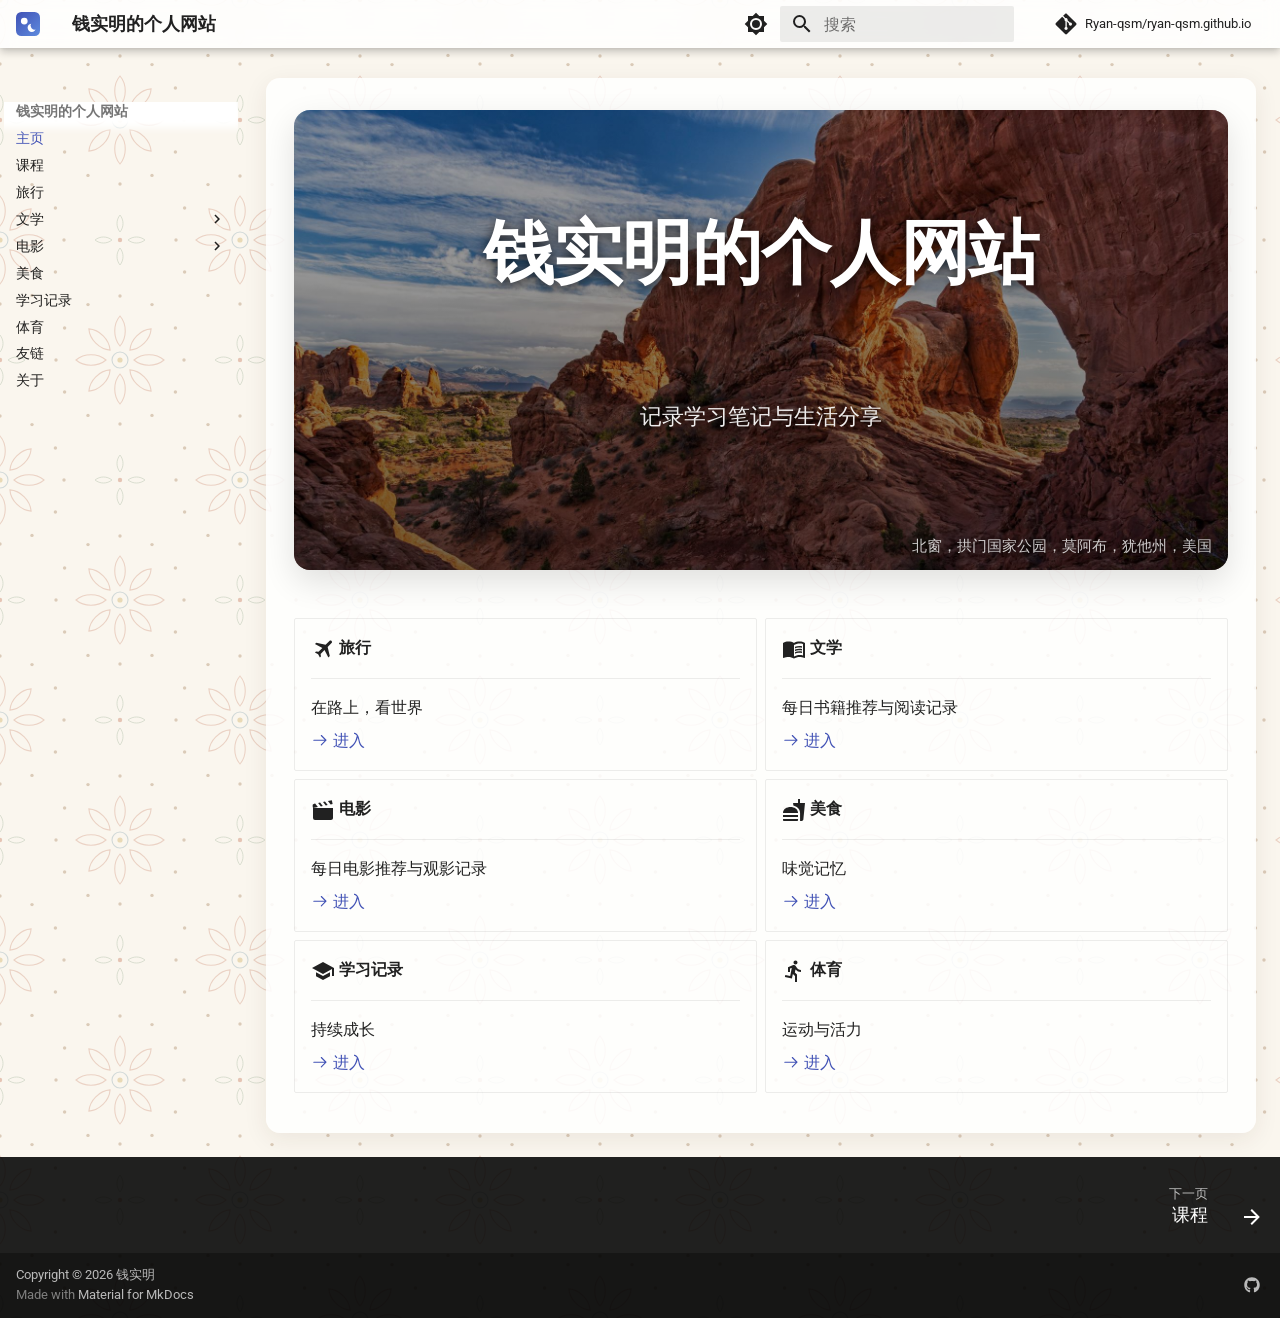
==== commit b323a439: "deploy: fca315c7f324380d98b144f381029b37f6d7dbcc" ====
--- a/index.html
+++ b/index.html
@@ -20,7 +20,7 @@
       
       
       <link rel="icon" href="assets/logo.svg">
-      <meta name="generator" content="mkdocs-1.6.1, mkdocs-material-9.8.0">
+      <meta name="generator" content="mkdocs-1.6.1, mkdocs-material-9.8.1">
     
     
       
@@ -884,7 +884,7 @@
       <script id="__config" type="application/json">{"annotate": null, "base": ".", "features": ["navigation.top", "navigation.instant", "navigation.instant.progress", "navigation.footer", "search.suggest", "search.highlight", "toc.follow", "content.code.copy", "content.tooltips"], "search": "assets/javascripts/workers/search.a7633da7.min.js", "tags": null, "translations": {"clipboard.copied": "\u5df2\u590d\u5236", "clipboard.copy": "\u590d\u5236", "search.result.more.one": "\u5728\u8be5\u9875\u4e0a\u8fd8\u6709 1 \u4e2a\u7b26\u5408\u6761\u4ef6\u7684\u7ed3\u679c", "search.result.more.other": "\u5728\u8be5\u9875\u4e0a\u8fd8\u6709 # \u4e2a\u7b26\u5408\u6761\u4ef6\u7684\u7ed3\u679c", "search.result.none": "\u6ca1\u6709\u627e\u5230\u7b26\u5408\u6761\u4ef6\u7684\u7ed3\u679c", "search.result.one": "\u627e\u5230 1 \u4e2a\u7b26\u5408\u6761\u4ef6\u7684\u7ed3\u679c", "search.result.other": "# \u4e2a\u7b26\u5408\u6761\u4ef6\u7684\u7ed3\u679c", "search.result.placeholder": "\u952e\u5165\u4ee5\u5f00\u59cb\u641c\u7d22", "search.result.term.missing": "\u7f3a\u5c11", "select.version": "\u9009\u62e9\u5f53\u524d\u7248\u672c"}, "version": null}</script>
     
     
-      <script src="assets/javascripts/bundle.c21346df.min.js"></script>
+      <script src="assets/javascripts/bundle.a5f9d56c.min.js"></script>
       
         <script src="javascripts/hero-bg.js"></script>
       
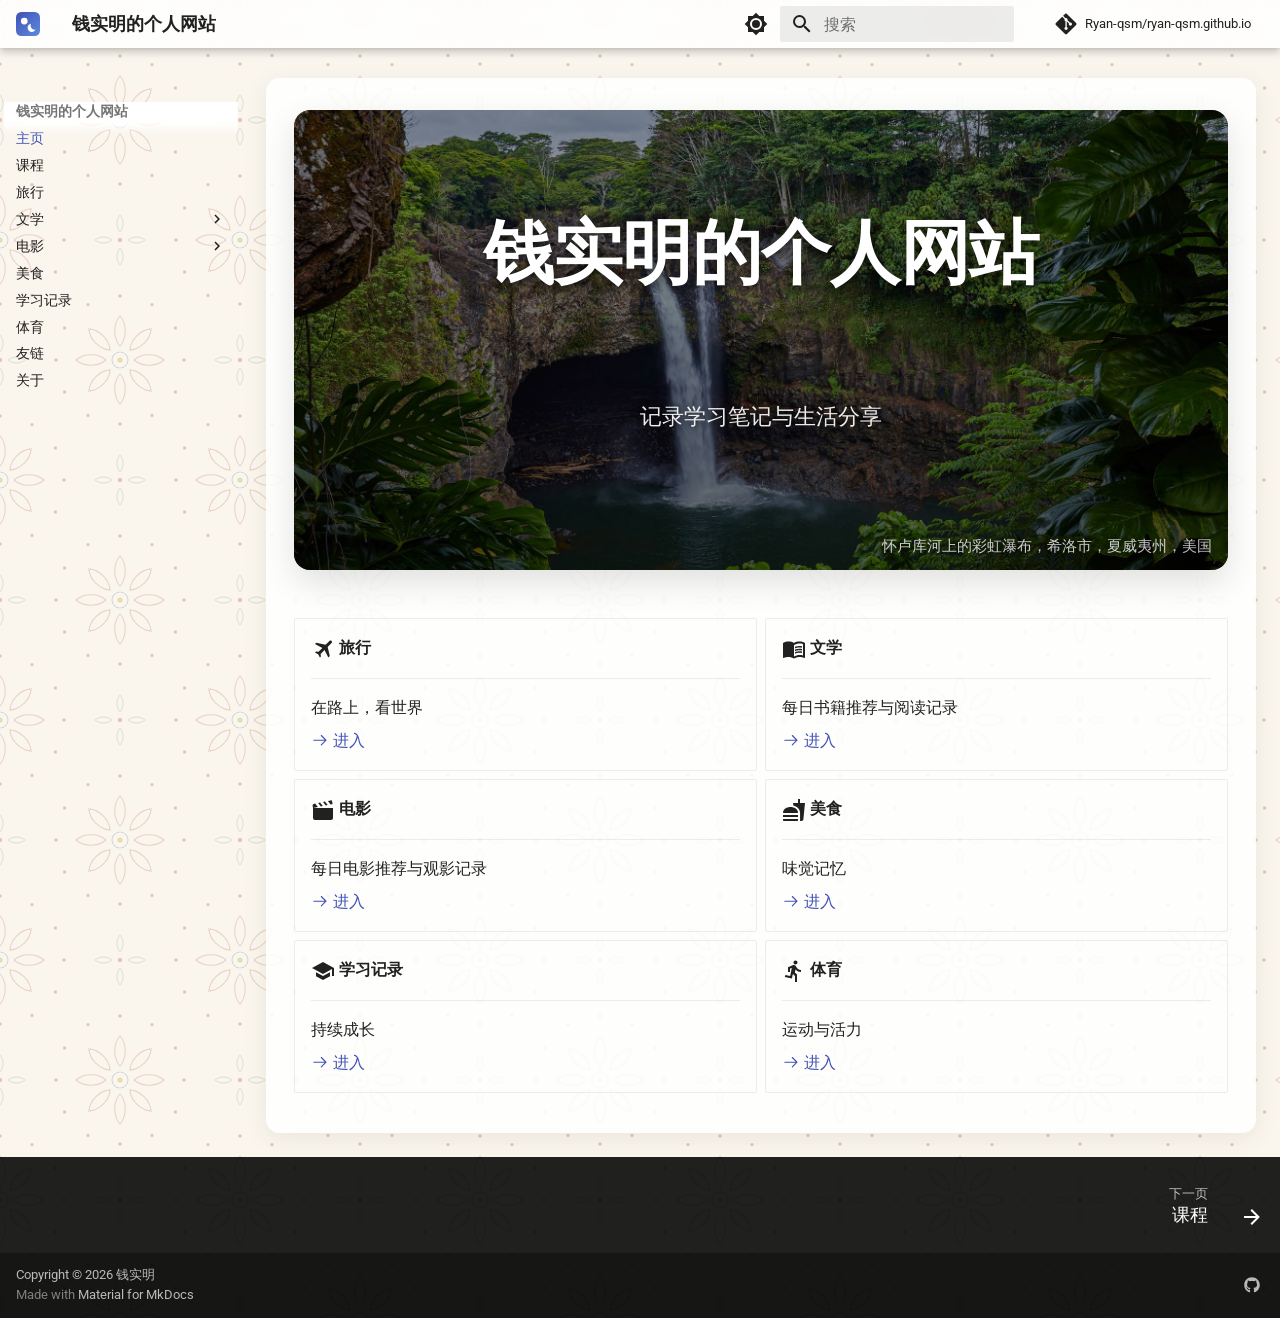
==== commit 0fb9e360: "deploy: fca315c7f324380d98b144f381029b37f6d7dbcc" ====
--- a/index.html
+++ b/index.html
@@ -20,7 +20,7 @@
       
       
       <link rel="icon" href="assets/logo.svg">
-      <meta name="generator" content="mkdocs-1.6.1, mkdocs-material-9.8.1">
+      <meta name="generator" content="mkdocs-1.6.1, mkdocs-material-9.8.2">
     
     
       
